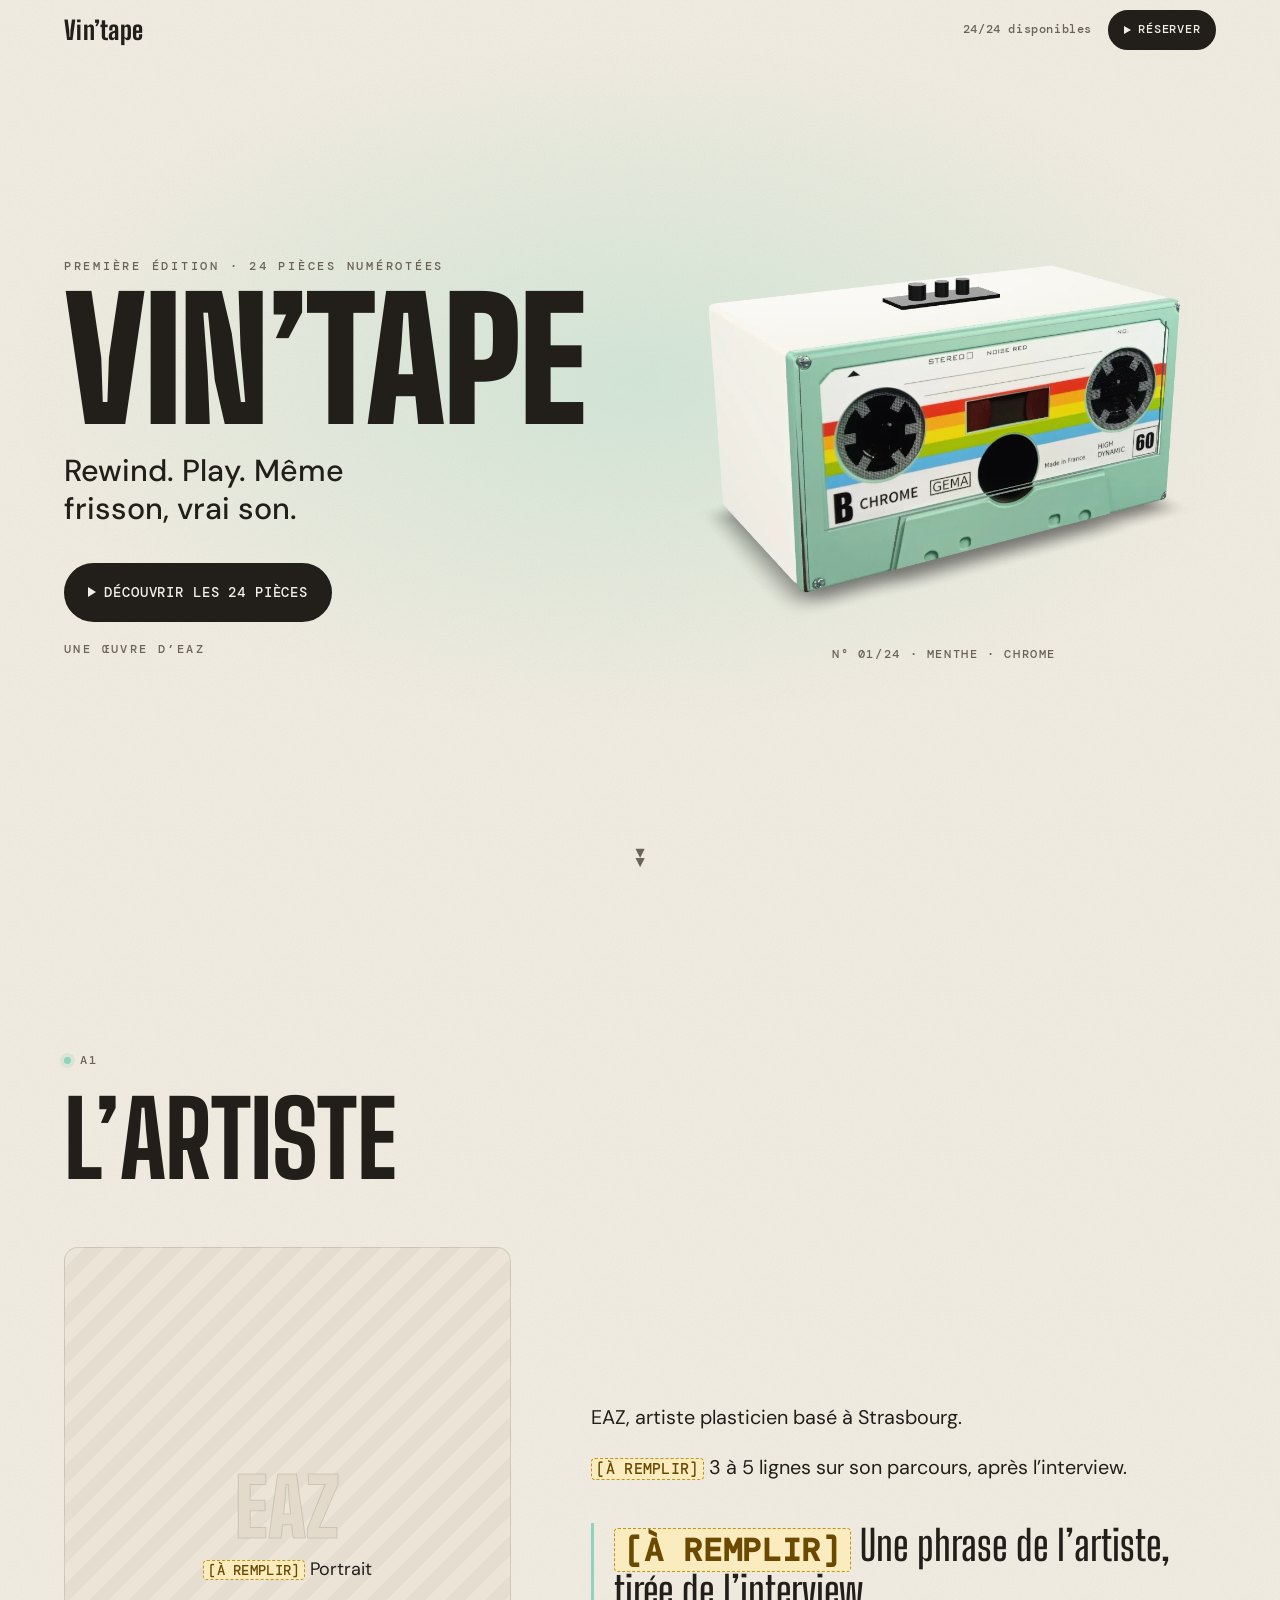
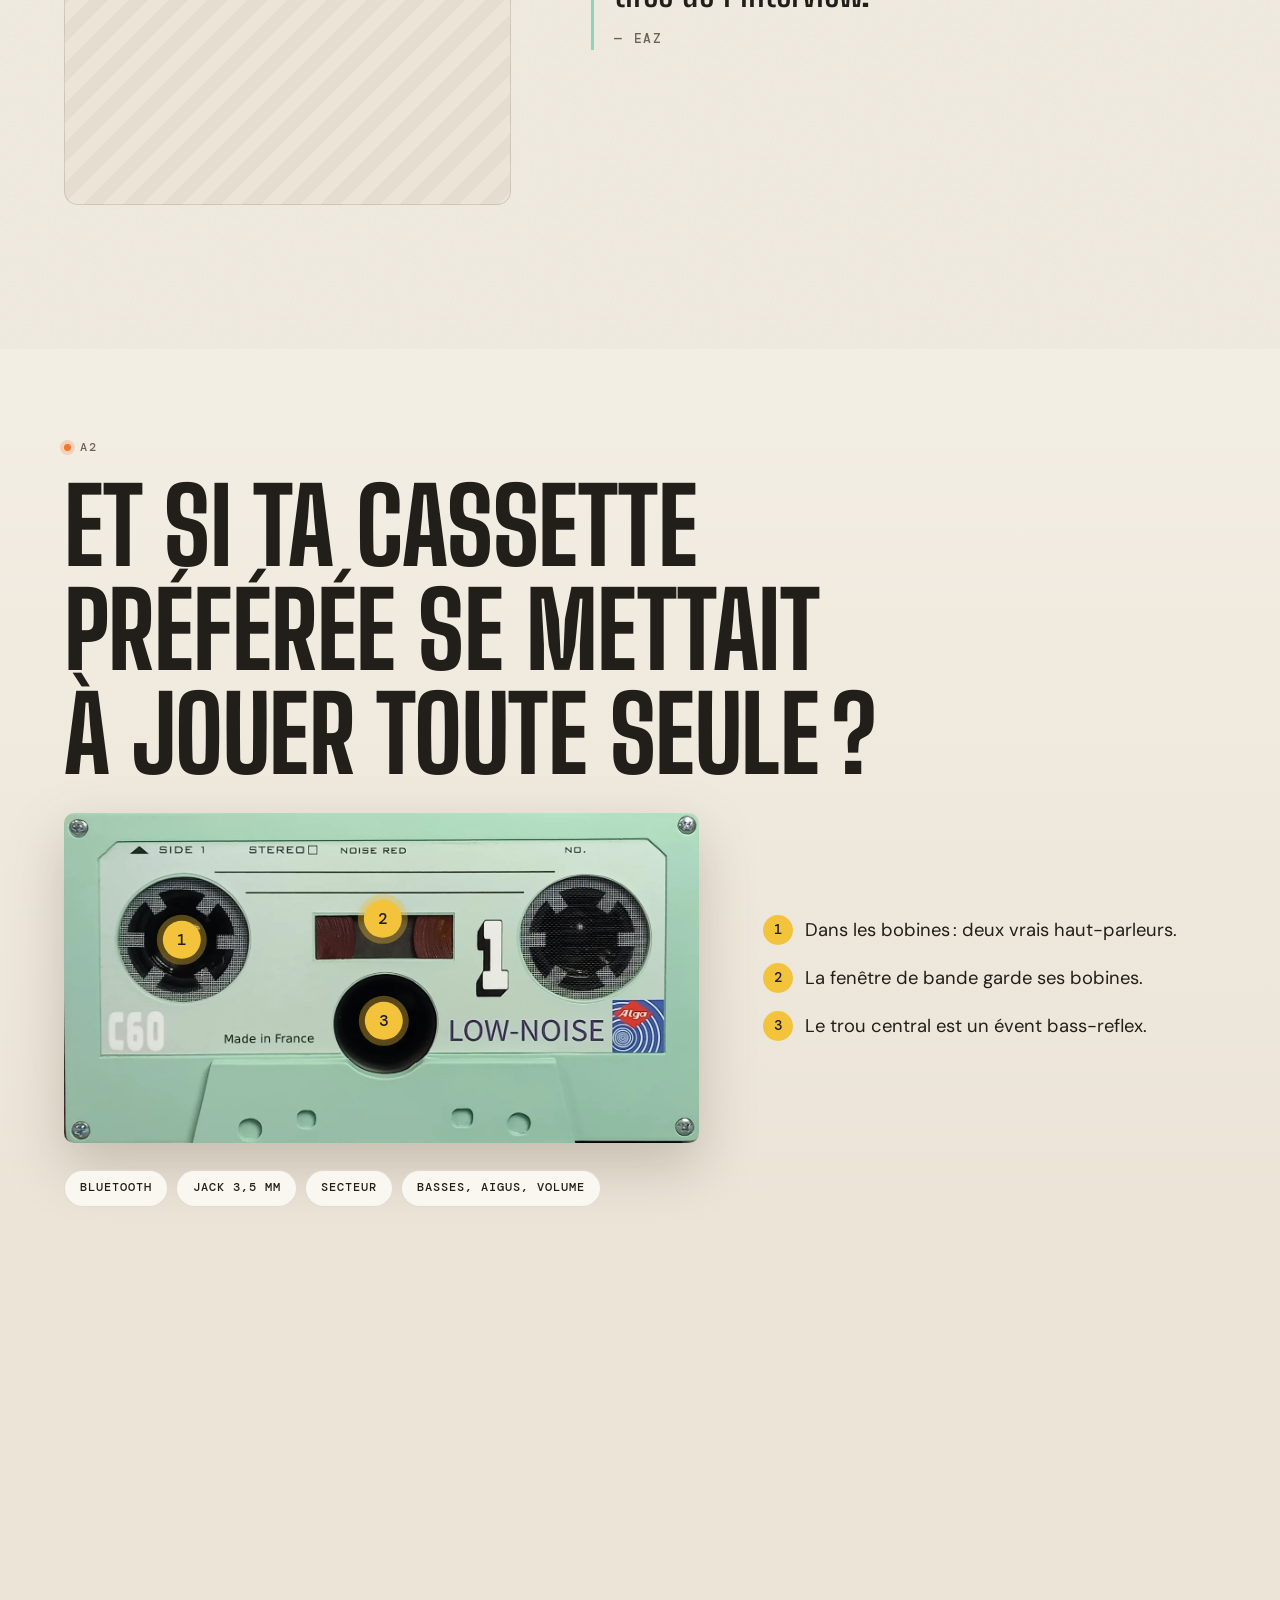
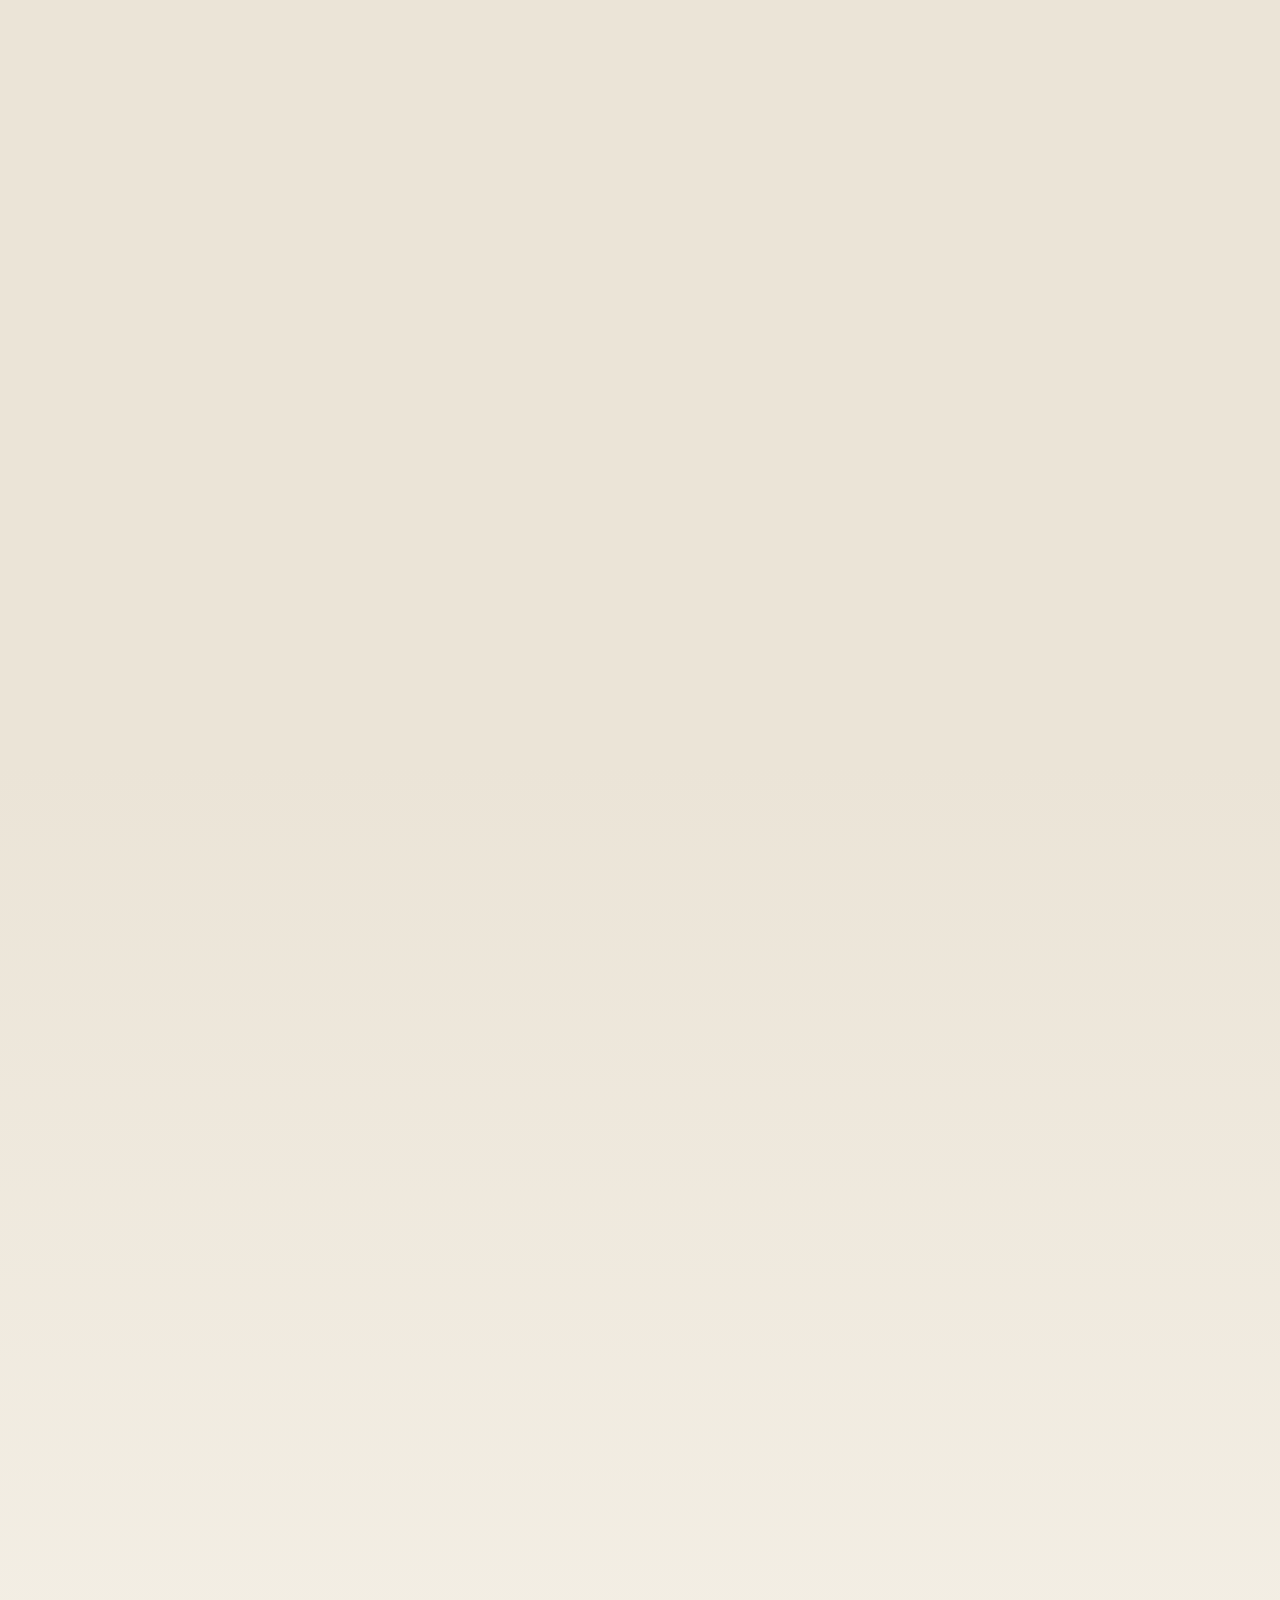
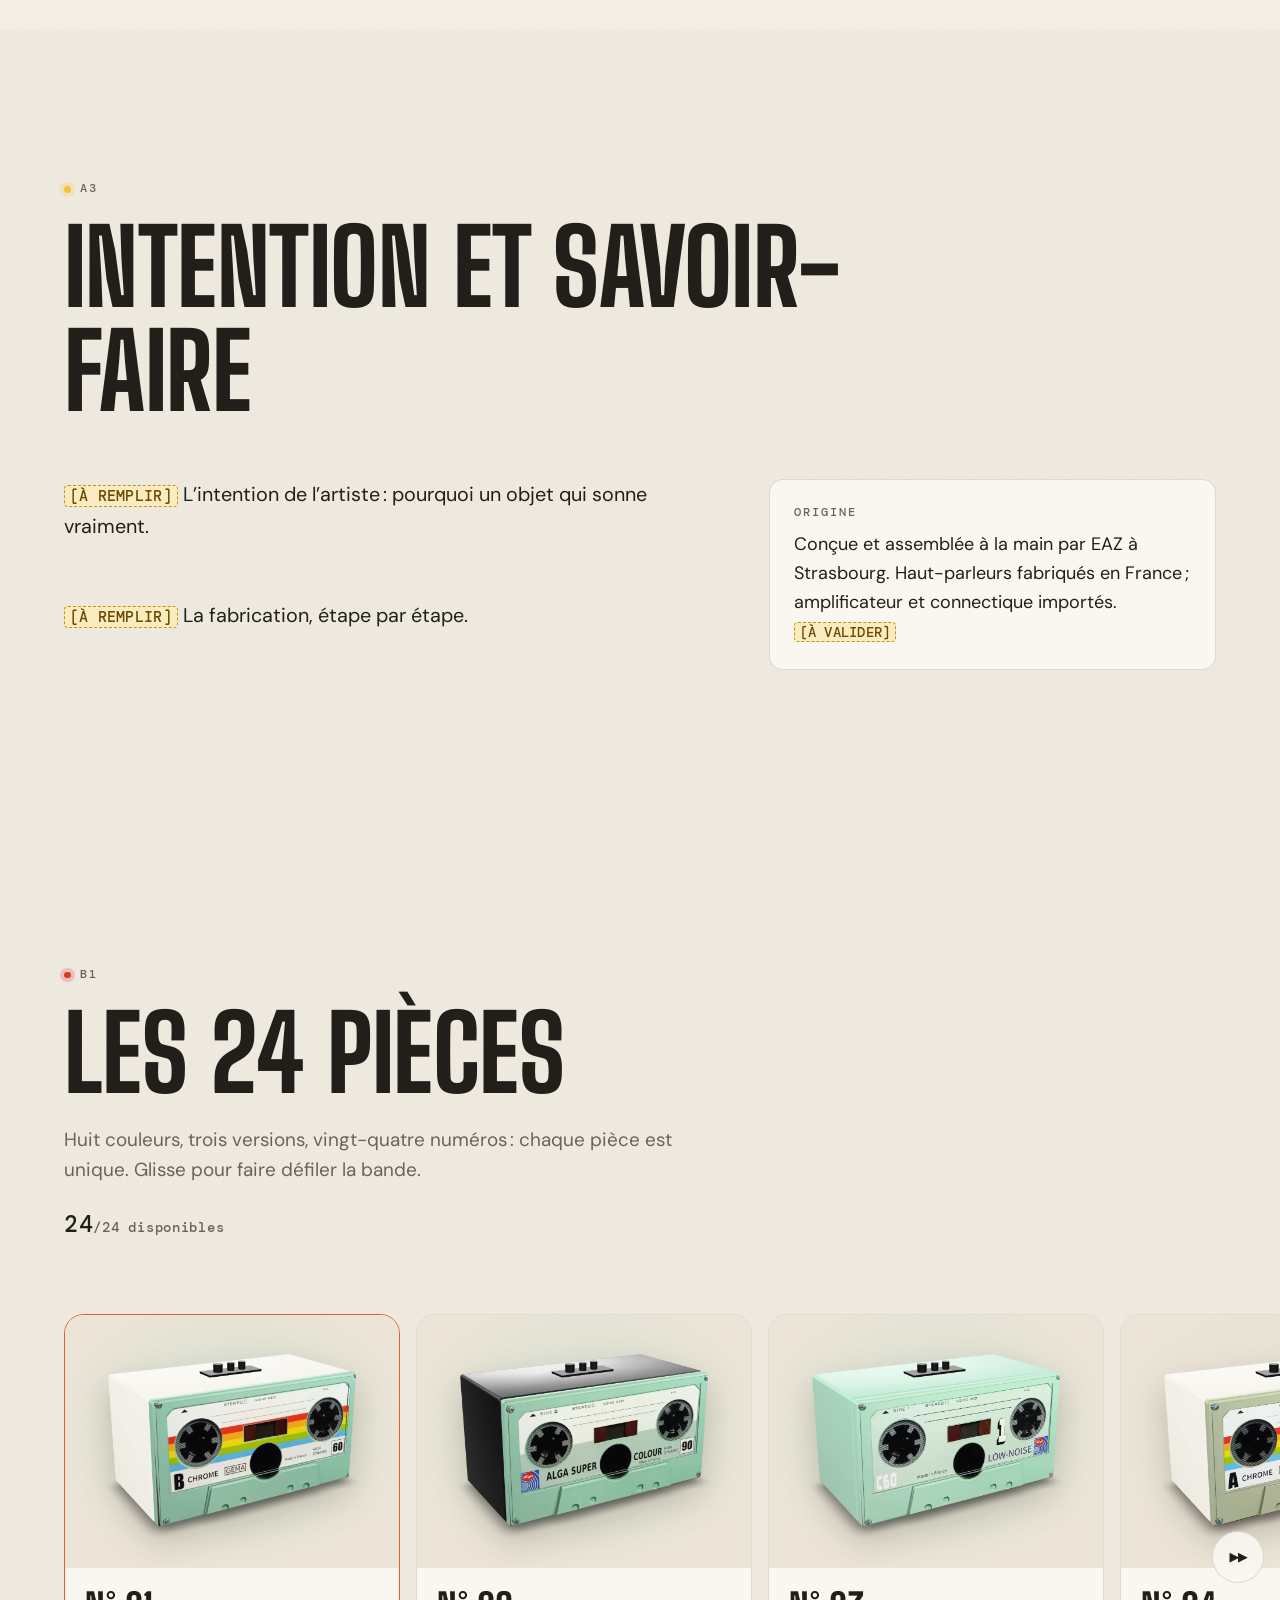
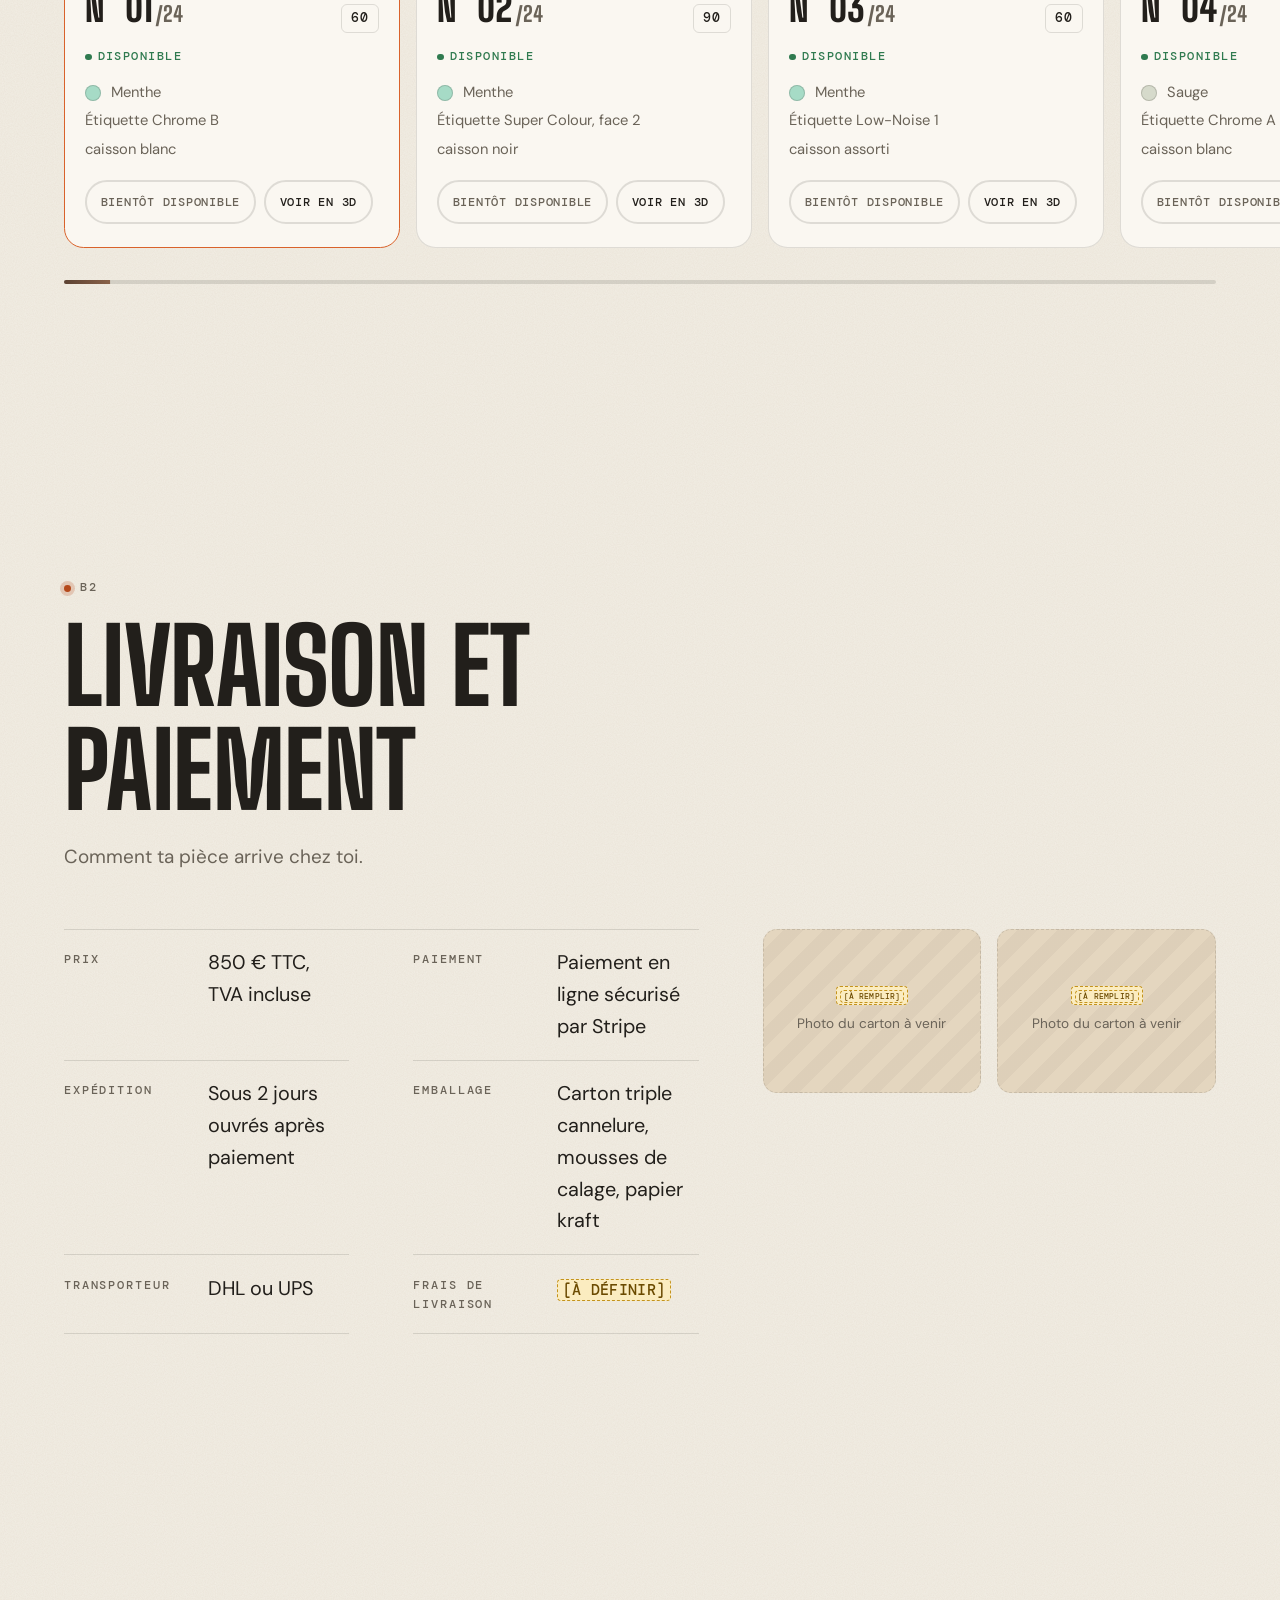
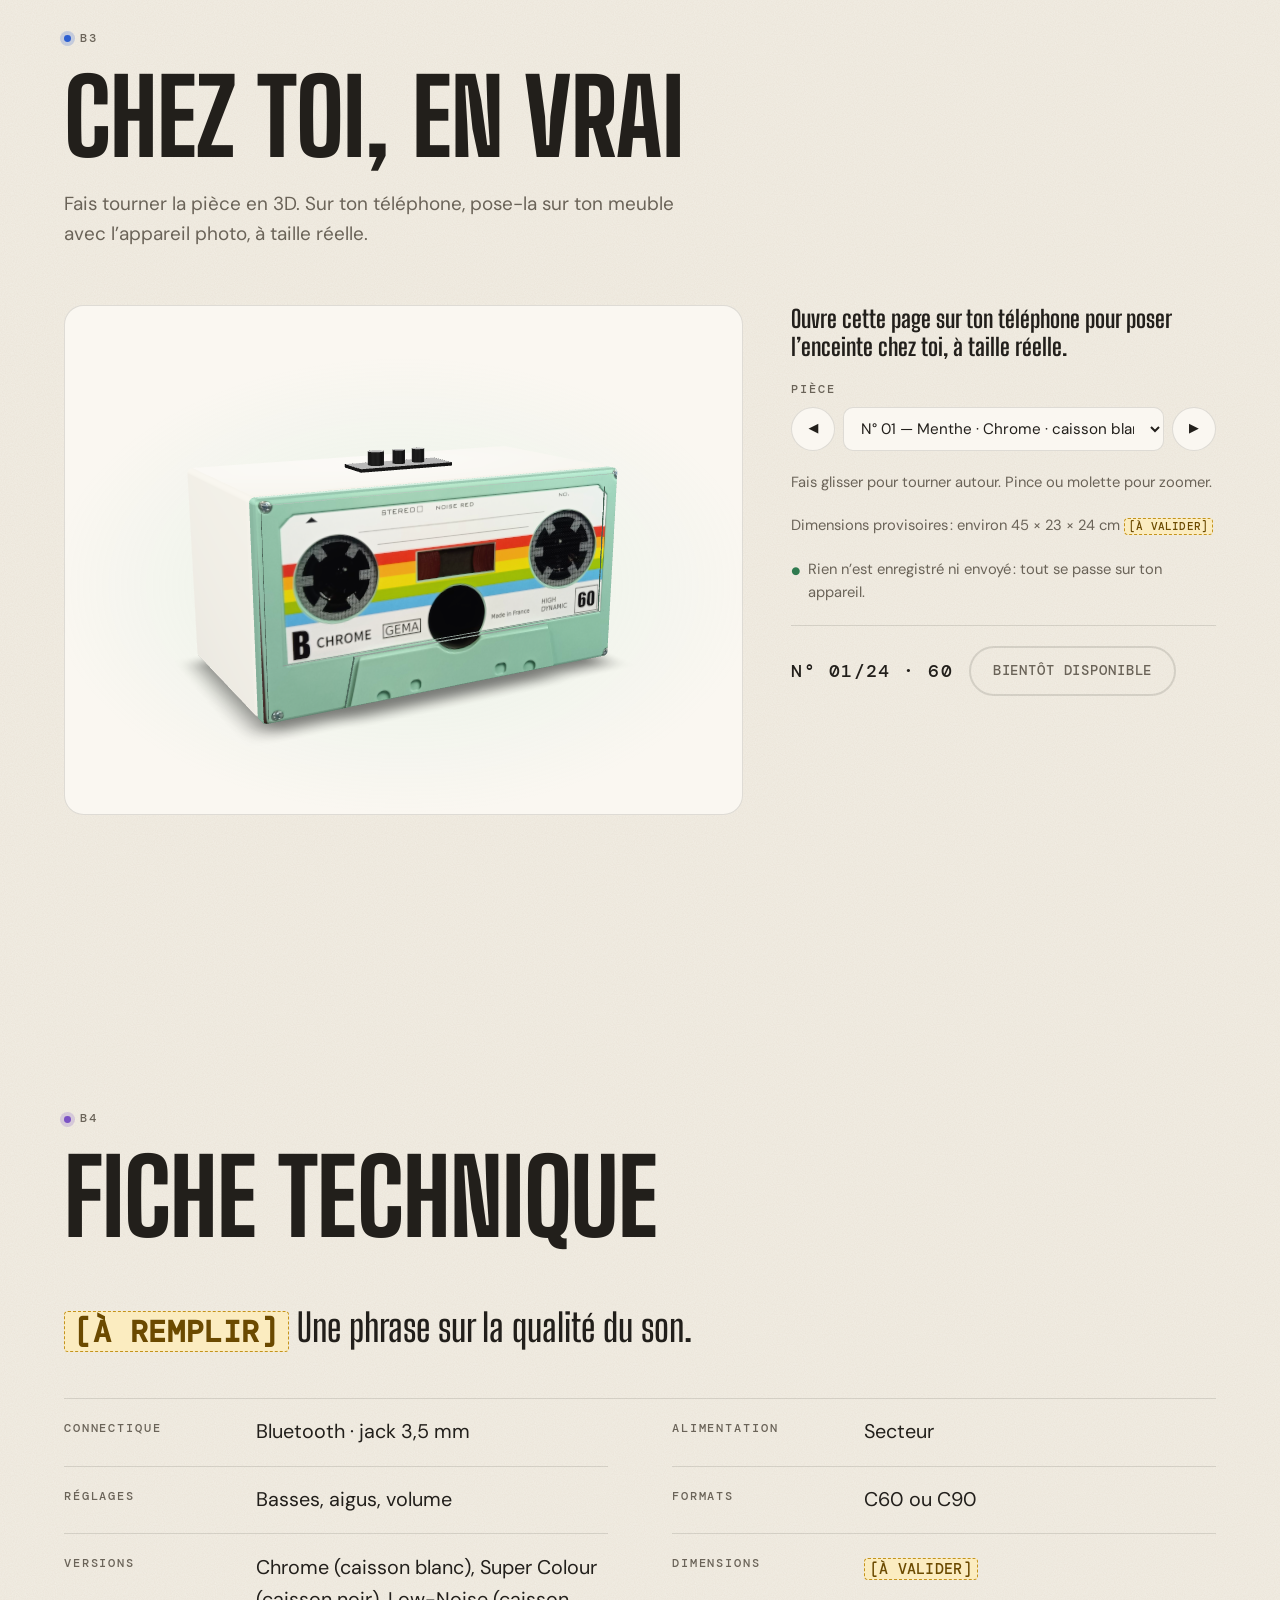
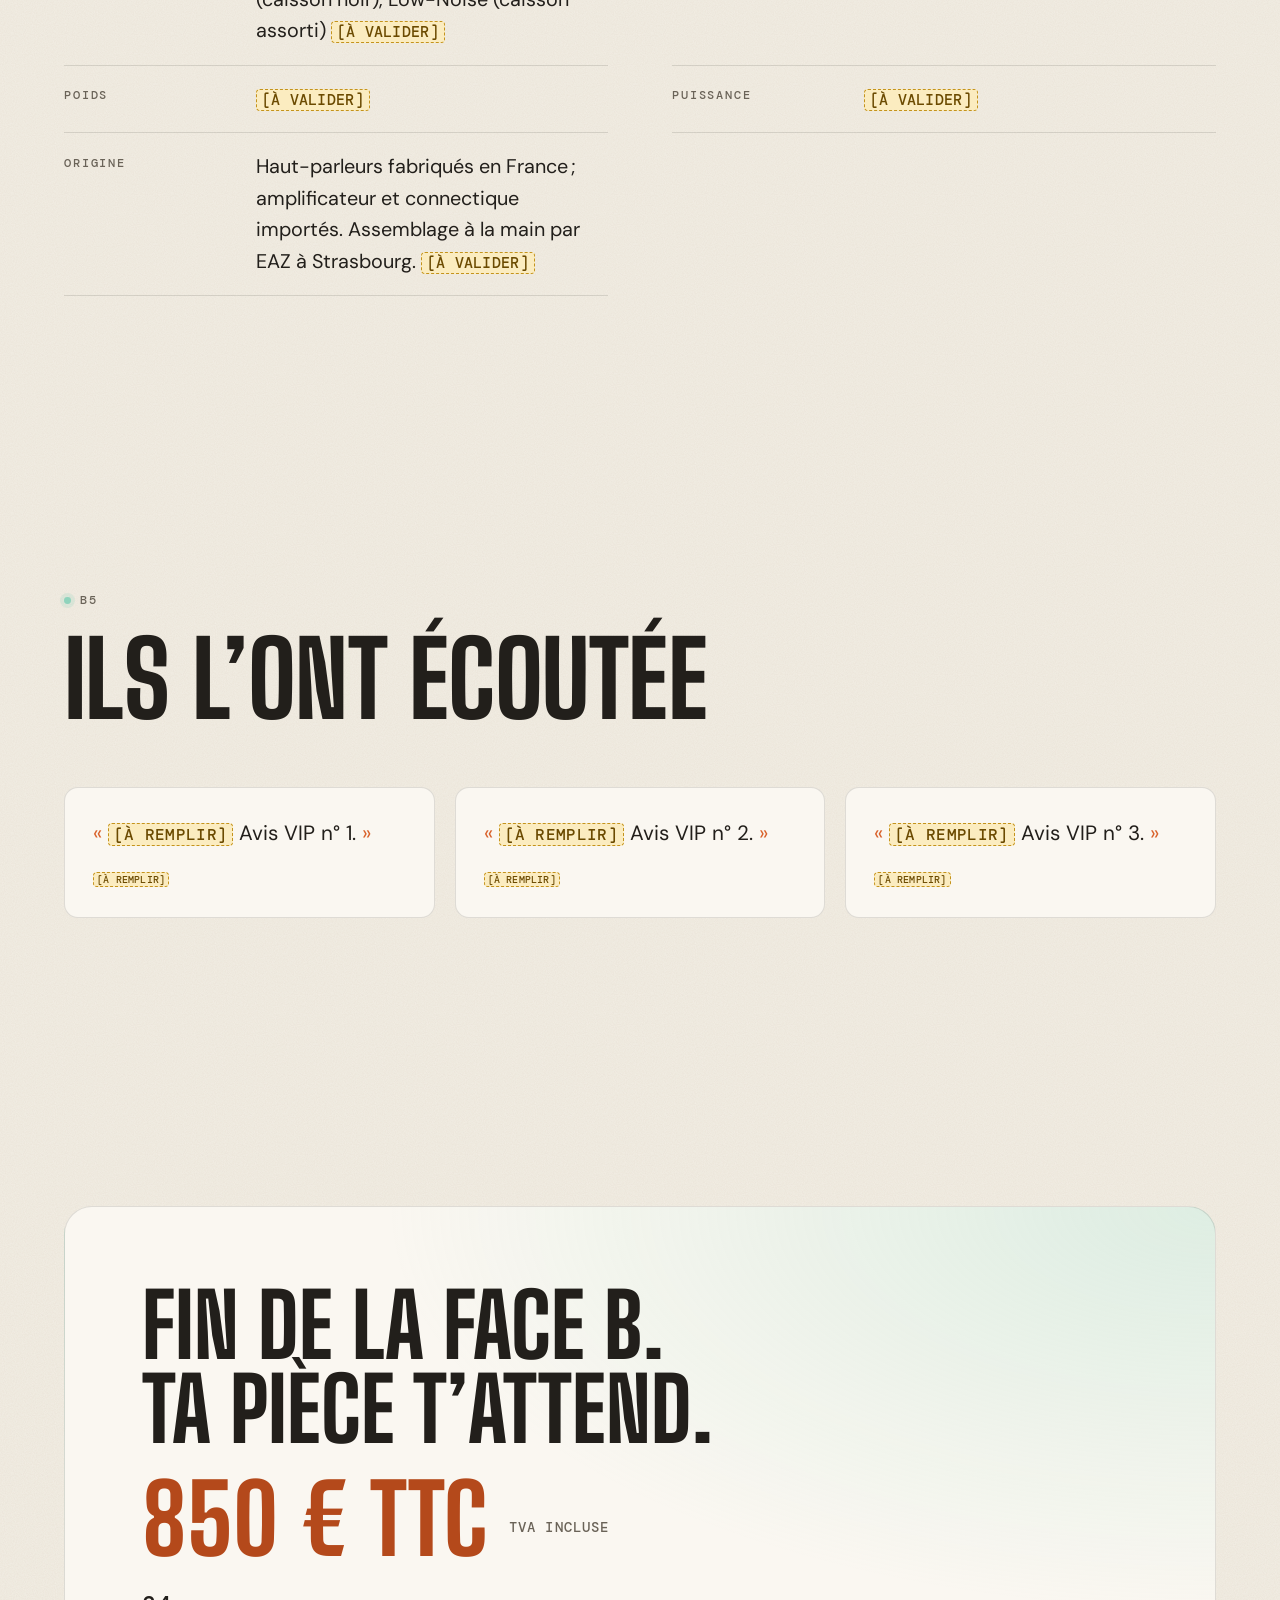
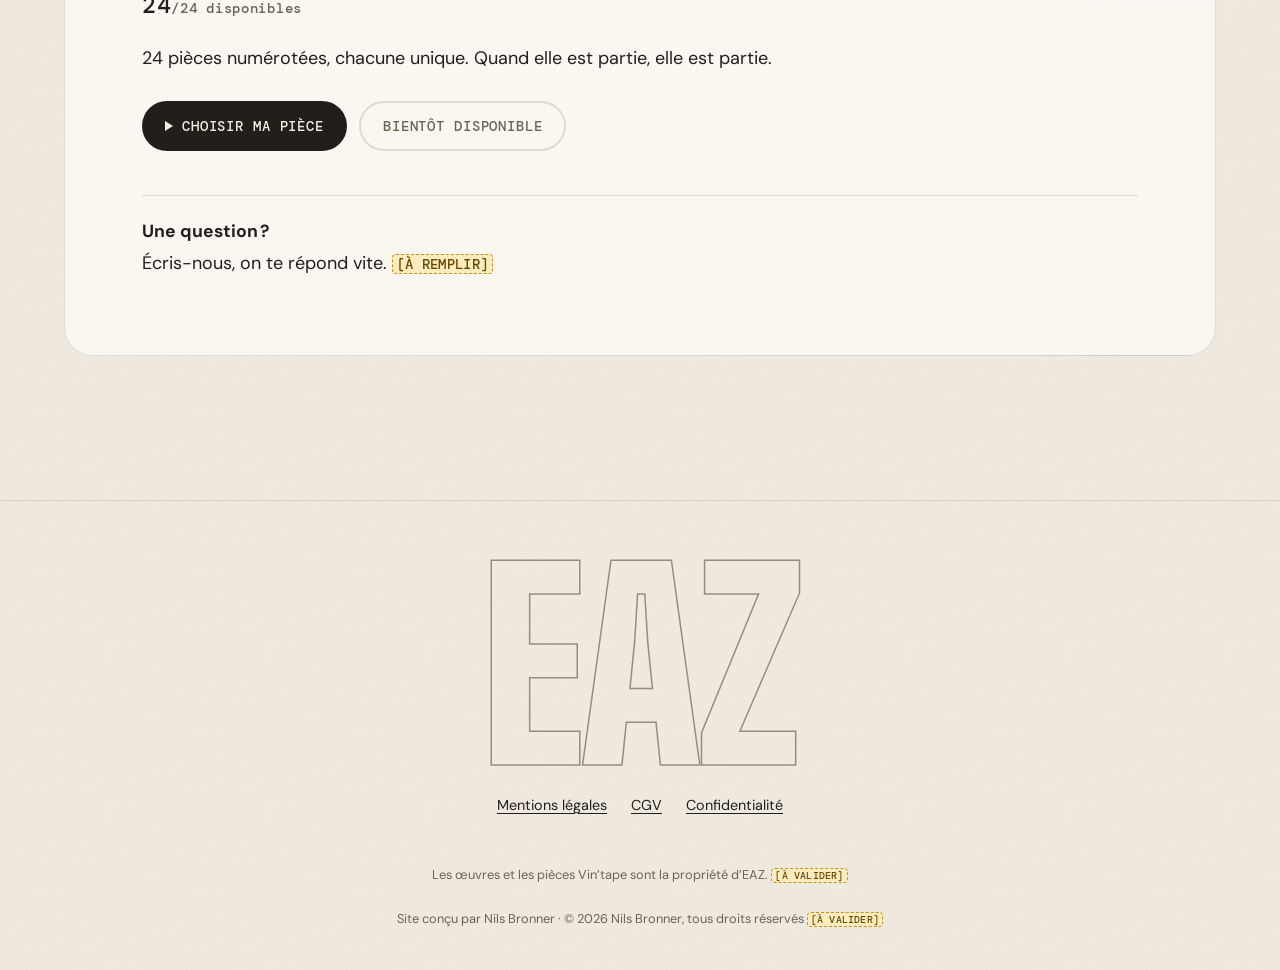
==== index.html @ d163a6dd "Ajoute la section Livraison et paiement et la mention TVA incluse Co-Authored-By: Claude Opus 5.5 <n" ====
<!doctype html>
<html lang="fr">
<head>
  <meta charset="utf-8">
  <meta name="viewport" content="width=device-width, initial-scale=1, viewport-fit=cover">
  <title>Vin'tape — 24 enceintes-cassettes uniques par EAZ</title>
  <meta name="description" content="Vin'tape, première édition de 24 enceintes-cassettes uniques et numérotées, œuvre de l'artiste plasticien EAZ (Strasbourg). Bluetooth, jack, vrai son. 850 € TTC.">
  <meta name="theme-color" content="#f3eee4">
  <meta name="color-scheme" content="light">
  <link rel="canonical" href="https://vintape.vercel.app/">
  <link rel="icon" href="/favicon.svg" type="image/svg+xml">

  <meta property="og:type" content="website">
  <meta property="og:locale" content="fr_FR">
  <meta property="og:site_name" content="Vin'tape">
  <meta property="og:title" content="Vin'tape — 24 enceintes-cassettes uniques par EAZ">
  <meta property="og:description" content="Rewind. Play. Même frisson, vrai son. Première édition de 24 pièces numérotées, 850 € TTC.">
  <meta property="og:url" content="https://vintape.vercel.app/">
  <meta property="og:image" content="https://vintape.vercel.app/assets/img/og-v4.png">
  <meta property="og:image:width" content="1200">
  <meta property="og:image:height" content="630">
  <meta property="og:image:alt" content="Trois enceintes Vin'tape : violet Chrome, jaune Low-Noise et menthe Super Colour">
  <meta name="twitter:card" content="summary_large_image">

  <link rel="preload" href="/assets/fonts/big-shoulders-display-v1.woff2" as="font" type="font/woff2" crossorigin>
  <link rel="preload" href="/assets/fonts/dm-sans-v1.woff2" as="font" type="font/woff2" crossorigin>
  <link rel="preload" href="/assets/pieces/packshot-menthe-chrome-v5.webp" as="image" type="image/webp" fetchpriority="high">
  <link rel="preload" href="/contenu.json" as="fetch" crossorigin>
  <link rel="preload" href="/pieces.json" as="fetch" crossorigin>
  <link rel="modulepreload" href="/js/donnees.js">
  <script type="application/ld+json">
  {
    "@context": "https://schema.org",
    "@type": "Product",
    "name": "Vin'tape — enceinte-cassette, première édition",
    "description": "Enceinte en forme de cassette audio, pièce unique numérotée parmi 24, œuvre de l'artiste plasticien EAZ (Strasbourg). Bluetooth, jack 3,5 mm, secteur.",
    "image": "https://vintape.vercel.app/assets/img/og-v4.png",
    "brand": { "@type": "Brand", "name": "EAZ" },
    "offers": { "@type": "Offer", "price": "850", "priceCurrency": "EUR", "url": "https://vintape.vercel.app/#catalogue" }
  }
  </script>
  <link rel="stylesheet" href="/css/vintape.css">
  <script type="module" src="/js/app.js"></script>
</head>
<body>
  <a class="lien-evitement" href="#contenu">Aller au contenu</a>

  <header class="entete" data-entete>
    <a class="entete__logo" href="#accueil" aria-label="Vin’tape, retour en haut">Vin’tape</a>
    <p class="entete__stock"><span data-compteur>–</span>/24 <span data-contenu="catalogue.disponibles">disponibles</span></p>
    <a class="bouton bouton--petit" href="#catalogue" data-contenu="entete.reserver">Réserver</a>
  </header>

  <main id="contenu">

    <!-- 1. Hero -->
    <section class="hero" id="accueil" aria-labelledby="hero-titre">
      <div class="hero__texte">
        <p class="surtitre" data-contenu="hero.surtitre"></p>
        <h1 class="hero__titre" id="hero-titre">Vin’tape</h1>
        <p class="hero__accroche" data-contenu="accroche"></p>
        <a class="bouton" href="#catalogue" data-contenu="hero.bouton">Découvrir les 24 pièces</a>
        <p class="hero__signature" data-contenu="hero.signature"></p>
      </div>
      <figure class="hero__visuel">
        <div class="hero__piece" data-hero-visuel>
          <img class="est-active" src="/assets/pieces/packshot-menthe-chrome-v5.webp" width="951" height="650" alt="Enceinte Vin’tape menthe, façade cassette Chrome arc-en-ciel" fetchpriority="high" decoding="async">
        </div>
        <figcaption class="hero__legende" data-hero-legende aria-live="off"></figcaption>
      </figure>
      <a class="hero__suite" href="#artiste" aria-label="Faire défiler vers la suite">
        <span aria-hidden="true">▶▶</span>
      </a>
    </section>

    <!-- 2. Histoire de l'artiste -->
    <section class="section artiste" id="artiste" aria-labelledby="artiste-titre">
      <header class="section__tete revele">
        <p class="piste" data-contenu="histoire.piste"></p>
        <h2 id="artiste-titre" data-contenu="histoire.titre">L'artiste</h2>
      </header>
      <div class="artiste__grille">
        <figure class="artiste__portrait revele" data-portrait></figure>
        <div class="artiste__texte revele">
          <div class="prose" data-contenu-paragraphes="histoire.texte"></div>
          <blockquote class="citation">
            <p data-contenu="histoire.citation"></p>
            <footer>— <span data-contenu="histoire.auteurCitation"></span></footer>
          </blockquote>
        </div>
      </div>
    </section>

    <!-- 3. L'idée du produit -->
    <section class="idee" id="idee" aria-labelledby="idee-titre" data-idee>
      <div class="idee__scene">
        <header class="section__tete idee__tete">
          <p class="piste" data-contenu="idee.piste"></p>
          <h2 id="idee-titre" class="idee__phrase" data-phrase-ouverture></h2>
        </header>
        <div class="idee__visuel">
          <figure class="idee__facade" data-idee-facade></figure>
          <ol class="idee__etapes" data-idee-etapes></ol>
        </div>
        <ul class="idee__connectique" data-idee-connectique aria-label="Connectique et réglages"></ul>
      </div>
    </section>

    <!-- 4. Intention et savoir-faire -->
    <section class="section savoir-faire" id="savoir-faire" aria-labelledby="sf-titre">
      <header class="section__tete revele">
        <p class="piste" data-contenu="savoirFaire.piste"></p>
        <h2 id="sf-titre" data-contenu="savoirFaire.titre"></h2>
      </header>
      <div class="savoir-faire__grille">
        <div class="prose revele" data-contenu-paragraphes="savoirFaire.texte"></div>
        <div class="origine revele">
          <h3 class="origine__titre" data-contenu="savoirFaire.origineTitre"></h3>
          <p data-contenu="savoirFaire.origine"></p>
        </div>
      </div>
    </section>

    <!-- 5. Catalogue -->
    <section class="section catalogue" id="catalogue" aria-labelledby="catalogue-titre">
      <header class="section__tete revele">
        <p class="piste" data-contenu="catalogue.piste"></p>
        <h2 id="catalogue-titre" data-contenu="catalogue.titre"></h2>
        <p class="section__intro" data-contenu="catalogue.intro"></p>
        <p class="compteur"><strong data-compteur>–</strong>/24 <span data-contenu="catalogue.disponibles"></span></p>
      </header>
      <div class="catalogue__cadre">
        <button class="catalogue__fleche catalogue__fleche--prec" type="button" data-cat-prec aria-label="Pièces précédentes">◀◀</button>
        <ul class="catalogue__piste" data-catalogue tabindex="0" aria-label="Les 24 pièces, défilement horizontal"></ul>
        <button class="catalogue__fleche catalogue__fleche--suiv" type="button" data-cat-suiv aria-label="Pièces suivantes">▶▶</button>
      </div>
      <div class="catalogue__bande" aria-hidden="true"><span data-cat-progression></span></div>
    </section>

    <!-- 5 bis. Livraison et paiement -->
    <section class="section livraison" id="livraison" aria-labelledby="livraison-titre" data-livraison>
      <header class="section__tete revele">
        <p class="piste" data-contenu="livraison.piste"></p>
        <h2 id="livraison-titre" data-contenu="livraison.titre"></h2>
        <p class="section__intro" data-contenu="livraison.intro"></p>
      </header>
      <div class="livraison__grille">
        <dl class="fiche__chiffres livraison__liste revele" data-livraison-liste></dl>
        <div class="livraison__photos revele" data-livraison-photos></div>
      </div>
    </section>

    <!-- 5 ter. Où le voir (masquée tant que boutiques.json est vide) -->
    <section class="section boutiques" id="ou-le-voir" aria-labelledby="boutiques-titre" data-boutiques hidden>
      <header class="section__tete revele">
        <p class="piste" data-contenu="ouLeVoir.piste"></p>
        <h2 id="boutiques-titre" data-contenu="ouLeVoir.titre"></h2>
        <p class="section__intro" data-contenu="ouLeVoir.intro"></p>
      </header>
      <ul class="boutiques__liste" data-boutiques-liste></ul>
    </section>

    <!-- 6. Voir chez moi : 3D + réalité augmentée -->
    <section class="section v3d" id="chez-moi" aria-labelledby="v3d-titre" data-v3d>
      <header class="section__tete revele">
        <p class="piste" data-contenu="voirChezMoi.piste"></p>
        <h2 id="v3d-titre" data-contenu="voirChezMoi.titre"></h2>
        <p class="section__intro" data-contenu="voirChezMoi.intro"></p>
      </header>
      <div class="v3d__grille">
        <div class="v3d__scene" data-v3d-scene></div>
        <div class="v3d__commandes">
          <div class="v3d__ar" data-v3d-ar aria-live="polite"></div>
          <div class="v3d__champ">
            <label for="v3d-piece" data-contenu="voirChezMoi.libellePiece"></label>
            <div class="v3d__piece">
              <button type="button" class="bouton-rond" data-v3d-prec aria-label="Pièce précédente">◀</button>
              <select id="v3d-piece" data-v3d-select></select>
              <button type="button" class="bouton-rond" data-v3d-suiv aria-label="Pièce suivante">▶</button>
            </div>
          </div>
          <p class="v3d__aide" data-contenu="voirChezMoi.aide"></p>
          <p class="v3d__dimensions" data-v3d-dimensions></p>
          <p class="v3d__confidentialite" data-contenu="voirChezMoi.confidentialite"></p>
          <div class="v3d__reserver" data-v3d-reserver></div>
        </div>
      </div>
    </section>

    <!-- 7. Fiche technique -->
    <section class="section fiche" id="fiche" aria-labelledby="fiche-titre">
      <header class="section__tete revele">
        <p class="piste" data-contenu="ficheTechnique.piste"></p>
        <h2 id="fiche-titre" data-contenu="ficheTechnique.titre"></h2>
      </header>
      <p class="fiche__son revele" data-contenu="ficheTechnique.phraseSon"></p>
      <dl class="fiche__chiffres revele" data-fiche></dl>
    </section>

    <!-- 8. Avis VIP -->
    <section class="section avis" id="avis" aria-labelledby="avis-titre">
      <header class="section__tete revele">
        <p class="piste" data-contenu="avis.piste"></p>
        <h2 id="avis-titre" data-contenu="avis.titre"></h2>
      </header>
      <ul class="avis__liste" data-avis></ul>
    </section>

    <!-- 9. Appel à l'action -->
    <section class="section appel" id="reserver" aria-labelledby="appel-titre">
      <div class="appel__carte revele">
        <h2 id="appel-titre" data-contenu="appel.titre"></h2>
        <p class="appel__prix"><span data-contenu="appel.prix"></span> <span class="appel__tva" data-contenu="appel.tva"></span></p>
        <p class="compteur compteur--grand"><strong data-compteur>–</strong>/24 <span data-contenu="catalogue.disponibles"></span></p>
        <p data-contenu="appel.texte"></p>
        <div class="appel__actions" data-appel-actions>
          <a class="bouton" href="#catalogue" data-contenu="appel.bouton"></a>
        </div>
        <div class="appel__contact">
          <h3 data-contenu="appel.contactTitre"></h3>
          <p><span data-contenu="appel.contactTexte"></span> <span data-contact></span></p>
        </div>
      </div>
    </section>
  </main>

  <footer class="pied" data-pied>
    <p class="pied__signature" data-contenu="piedDePage.signature">EAZ</p>
    <nav aria-label="Liens légaux"><ul class="pied__liens" data-pied-liens></ul></nav>
    <ul class="pied__reseaux" data-pied-reseaux></ul>
    <p class="pied__copyright" data-contenu="piedDePage.propriete"></p>
    <p class="pied__copyright" data-contenu="piedDePage.credit"></p>
  </footer>

  <noscript>
    <p class="noscript">Active JavaScript pour voir les 24 pièces et le module « Voir chez moi ».</p>
  </noscript>
</body>
</html>
---- css/vintape.css ----
/* ==========================================================================
   Vin'tape — feuille de styles unique
   Mobile first. --facade porte la couleur de la pièce affichée.
   ========================================================================== */

@font-face {
  font-family: "Big Shoulders Display";
  src: url("/assets/fonts/big-shoulders-display-v1.woff2") format("woff2");
  font-weight: 100 900;
  font-display: swap;
}
@font-face {
  font-family: "DM Sans";
  src: url("/assets/fonts/dm-sans-v1.woff2") format("woff2");
  font-weight: 100 1000;
  font-display: swap;
}
@font-face {
  font-family: "DM Mono";
  src: url("/assets/fonts/dm-mono-500-v1.woff2") format("woff2");
  font-weight: 500;
  font-display: swap;
}

:root {
  color-scheme: light;
  /* Fond beige blanc cassé, notes de couleur tirées des pièces */
  --fond: #f3eee4;
  --fond-2: #ebe4d7;
  --fond-3: #e3dacb;
  --carte: #faf7f1;
  --texte: #221f1b;
  --discret: #6a6358;
  --ligne: rgb(34 31 27 / 0.13);
  --accent: #d9622b;
  --accent-fonce: #b4491b;
  --accent-texte: #ffffff;
  --jaune: #f3c43b;
  --vert: #2f7a4f;
  --ombre: 60 42 24;
  --rayon: 14px;
  --marge: clamp(1.25rem, 5vw, 4rem);
  --largeur: 1240px;
  --police-titre: "Big Shoulders Display", "Arial Narrow", "Helvetica Neue", sans-serif;
  --police-texte: "DM Sans", system-ui, -apple-system, "Segoe UI", Roboto, sans-serif;
  --police-mono: "DM Mono", ui-monospace, "SFMono-Regular", Menlo, monospace;
  --ease: cubic-bezier(.2, .7, .2, 1);
  /* Couleurs de la pièce « courante » (hero) */
  --facade: #8fd3bc;
  --arriere: #1d1d1c;
  --etiquette: #efebe2;
}

*, *::before, *::after { box-sizing: border-box; }

html {
  -webkit-text-size-adjust: 100%;
  scroll-behavior: smooth;
  scroll-padding-top: 4.5rem;
}
body {
  margin: 0;
  background: var(--fond) url("data:image/svg+xml,%3Csvg xmlns='http://www.w3.org/2000/svg' width='160' height='160'%3E%3Cfilter id='g'%3E%3CfeTurbulence type='fractalNoise' baseFrequency='.9' numOctaves='2' stitchTiles='stitch'/%3E%3CfeColorMatrix values='0 0 0 0 .2 0 0 0 0 .15 0 0 0 0 .1 0 0 0 .08 0'/%3E%3C/filter%3E%3Crect width='100%25' height='100%25' filter='url(%23g)'/%3E%3C/svg%3E");
  color: var(--texte);
  font-family: var(--police-texte);
  font-size: clamp(1rem, .95rem + .25vw, 1.125rem);
  line-height: 1.6;
  text-rendering: optimizeLegibility;
  -webkit-font-smoothing: antialiased;
  overflow-x: hidden;
}
/* Une note de couleur des pièces par section */
#artiste { --piste: #8fd3bc; }
#idee { --piste: #f0782d; }
#savoir-faire { --piste: #f3c43b; }
#catalogue { --piste: #d8392b; }
#livraison { --piste: #b4491b; }
#ou-le-voir { --piste: #6ccf1d; }
#chez-moi { --piste: #2d5fd0; }
#fiche { --piste: #7b52c4; }
#avis { --piste: #8fd3bc; }

img, svg, video, canvas { display: block; max-width: 100%; }
img, video { height: auto; }
button, input, select { font: inherit; color: inherit; }
h1, h2, h3 { margin: 0; font-weight: 800; line-height: .95; }
p { margin: 0; }
ul, ol { margin: 0; padding: 0; }
blockquote, figure { margin: 0; }

:focus-visible {
  outline: 3px solid var(--accent);
  outline-offset: 3px;
  border-radius: 4px;
}
::selection { background: color-mix(in srgb, var(--facade) 55%, var(--fond)); color: var(--texte);
}

[hidden] { display: none !important; }

.visuellement-cache {
  position: absolute !important;
  width: 1px; height: 1px;
  margin: -1px; padding: 0; border: 0;
  overflow: hidden; clip: rect(0 0 0 0); clip-path: inset(50%);
  white-space: nowrap;
}

.lien-evitement {
  position: absolute; left: 1rem; top: -4rem; z-index: 100;
  padding: .75rem 1rem; background: var(--texte); color: var(--fond);
  font-weight: 700; border-radius: 8px; text-decoration: none;
}
.lien-evitement:focus { top: 1rem; }

.lien { color: inherit; text-decoration: underline; text-underline-offset: .2em; text-decoration-thickness: 1px; }
.lien:hover { text-decoration-thickness: 2px; }

/* Marqueurs de texte manquant : visibles tant qu'ils existent */
.a-remplir {
  background: #fbecc0;
  color: #6b4a00;
  border: 1px dashed #c4931c;
  border-radius: 4px;
  padding: 0 .3em;
  font-family: var(--police-mono);
  font-size: .78em;
  letter-spacing: .02em;
  white-space: nowrap;
}

/* --- Boutons ------------------------------------------------------------ */
.bouton {
  --b-fond: var(--texte);
  --b-texte: var(--fond);
  display: inline-flex; align-items: center; justify-content: center; gap: .6em;
  min-height: 48px;
  padding: .8em 1.5em;
  border: 2px solid var(--b-fond);
  border-radius: 999px;
  background: var(--b-fond);
  color: var(--b-texte);
  font-family: var(--police-mono);
  font-weight: 500;
  font-size: .9rem;
  letter-spacing: .06em;
  text-transform: uppercase;
  text-decoration: none;
  cursor: pointer;
  transition: transform .25s var(--ease), background-color .25s, color .25s, border-color .25s;
}
.bouton::before {
  content: "";
  width: 0; height: 0;
  border-left: .6em solid currentColor;
  border-top: .36em solid transparent;
  border-bottom: .36em solid transparent;
}
.bouton:hover { transform: translateY(-2px); }
.bouton:not(.bouton--contour):not([aria-disabled="true"]):not(:disabled):hover { --b-fond: var(--accent-fonce); --b-texte: #fff; }
.bouton:active { transform: translateY(0); }
.bouton--contour { --b-fond: transparent; --b-texte: var(--texte); border-color: var(--ligne); }
.bouton--contour:hover { border-color: var(--texte); }
.bouton--contour::before { display: none; }
.bouton--petit { min-height: 40px; padding: .55em 1.1em; font-size: .78rem; }
.bouton[aria-disabled="true"], .bouton:disabled {
  --b-fond: transparent; --b-texte: var(--discret);
  border-color: var(--ligne); cursor: not-allowed; transform: none;
}
.bouton[aria-disabled="true"]::before, .bouton:disabled::before { display: none; }

.bouton-rond {
  width: 44px; height: 44px; flex: none;
  display: grid; place-items: center;
  border-radius: 50%;
  border: 1px solid var(--ligne);
  background: var(--carte);
  cursor: pointer;
  font-size: .8rem;
}
.bouton-rond:hover { border-color: var(--texte); }

/* --- En-tête ------------------------------------------------------------ */
.entete {
  position: fixed; inset: 0 0 auto 0; z-index: 50;
  display: flex; align-items: center; gap: 1rem;
  padding: .6rem var(--marge);
  padding-top: max(.6rem, env(safe-area-inset-top));
  background: rgb(243 238 228 / 0);
  transition: background-color .3s, backdrop-filter .3s, border-color .3s;
  border-bottom: 1px solid transparent;
}
.entete.est-defile {
  background: rgb(243 238 228 / .85);
  -webkit-backdrop-filter: blur(12px);
  backdrop-filter: blur(12px);
  border-bottom-color: var(--ligne);
}
.entete__logo {
  font-family: var(--police-titre);
  font-weight: 800;
  font-size: 1.6rem;
  letter-spacing: .01em;
  color: var(--texte);
  text-decoration: none;
  margin-right: auto;
}
.entete__stock {
  font-family: var(--police-mono);
  font-size: .75rem;
  letter-spacing: .05em;
  color: var(--discret);
}
@media (max-width: 420px) {
  .entete__stock span:last-child { display: none; }
}

/* --- Sections communes ------------------------------------------------- */
.section {
  padding: clamp(5rem, 12vw, 9rem) var(--marge);
  max-width: calc(var(--largeur) + 2 * var(--marge));
  margin-inline: auto;
}
.section__tete { margin-bottom: clamp(2rem, 5vw, 3.5rem); max-width: 52rem; }
.section__tete h2 {
  font-family: var(--police-titre);
  line-height: 1;
  font-size: clamp(2.8rem, 9vw, 6.5rem);
  text-transform: uppercase;
  letter-spacing: -.005em;
}
.section__intro { margin-top: 1.25rem; color: var(--discret); max-width: 40rem; font-size: 1.05em; }

.surtitre, .piste {
  font-family: var(--police-mono);
  font-size: .78rem;
  letter-spacing: .22em;
  text-transform: uppercase;
  color: var(--discret);
}
.piste { display: inline-flex; align-items: center; gap: .7em; margin-bottom: 1rem; }
.piste::before {
  content: "";
  width: .55em; height: .55em;
  border-radius: 50%;
  background: var(--piste, var(--accent));
  box-shadow: 0 0 0 4px color-mix(in srgb, var(--piste, var(--accent)) 22%, transparent);
}

.prose { display: grid; gap: 1em; max-width: 38rem; }
.prose p { font-size: 1.1em; }

.compteur {
  margin-top: 1.25rem;
  font-family: var(--police-mono);
  font-size: .9rem;
  letter-spacing: .05em;
  color: var(--discret);
}
.compteur strong { color: var(--texte); font-size: 1.6em; font-weight: 500; }

/* --- Apparition au scroll ---------------------------------------------- */
.js .revele {
  opacity: 0;
  transform: translateY(24px);
  transition: opacity .9s var(--ease), transform .9s var(--ease);
  transition-delay: calc(var(--i, 0) * 70ms);
}
.js .revele.est-visible { opacity: 1; transform: none; }

/* --- Artiste ------------------------------------------------------------ */
.artiste__grille { display: grid; gap: 2.5rem; }
.artiste__portrait img, .portrait-vide {
  width: 100%;
  aspect-ratio: 4 / 5;
  object-fit: cover;
  border-radius: var(--rayon);
}
.portrait-vide {
  display: grid; place-content: center; justify-items: center; gap: .5rem;
  background:
    repeating-linear-gradient(135deg, transparent 0 14px, rgb(34 31 27 / .035) 14px 28px),
    var(--fond-2);
  border: 1px solid var(--ligne);
}
.portrait-vide__eaz { font-family: var(--police-titre); font-weight: 900; font-size: 5rem; line-height: 1; color: var(--fond-3); -webkit-text-stroke: 1px var(--ligne); }
.citation {
  margin-top: 2.5rem;
  padding-left: 1.25rem;
  border-left: 3px solid var(--piste, var(--accent));
}
.citation p {
  font-family: var(--police-titre);
  font-weight: 600;
  font-size: clamp(1.7rem, 4.5vw, 2.6rem);
  line-height: 1.1;
}
.citation footer { margin-top: .9rem; font-family: var(--police-mono); font-size: .8rem; letter-spacing: .15em; text-transform: uppercase; color: var(--discret); }
@media (min-width: 860px) {
  .artiste__grille { grid-template-columns: 5fr 7fr; gap: 5rem; align-items: center; }
}

/* --- Savoir-faire ------------------------------------------------------- */
.savoir-faire__grille { display: grid; gap: 3rem; }
.origine {
  align-self: start;
  padding: 1.5rem;
  border: 1px solid var(--ligne);
  border-radius: var(--rayon);
  background: var(--carte);
  display: grid; gap: .6rem;
}
.origine__titre { font-family: var(--police-mono); font-weight: 500; font-size: .78rem; letter-spacing: .15em; text-transform: uppercase; color: var(--discret); line-height: 1.3; }
@media (min-width: 860px) {
  .savoir-faire__grille { grid-template-columns: 7fr 5fr; gap: 5rem; }
}

/* --- Fiche technique --------------------------------------------------- */
.fiche__son {
  font-family: var(--police-titre);
  font-weight: 600;
  font-size: clamp(1.6rem, 4vw, 2.4rem);
  line-height: 1.15;
  max-width: 44rem;
  margin-bottom: 3rem;
}
.fiche__chiffres { display: grid; margin: 0; border-top: 1px solid var(--ligne); }
.fiche__ligne {
  display: grid; grid-template-columns: minmax(8rem, 1fr) 2fr; gap: 1rem;
  padding: 1.1rem 0;
  border-bottom: 1px solid var(--ligne);
}
.fiche__ligne dt { font-family: var(--police-mono); font-size: .78rem; letter-spacing: .15em; text-transform: uppercase; color: var(--discret); padding-top: .2em; }
.fiche__ligne dd { margin: 0; font-size: 1.1em; }
@media (min-width: 860px) {
  .fiche__chiffres { grid-template-columns: 1fr 1fr; column-gap: 4rem; }
}

/* --- Avis --------------------------------------------------------------- */
.avis__liste { list-style: none; display: grid; gap: 1.25rem; }
.avis__carte {
  display: grid; gap: 1.25rem; align-content: start;
  padding: 1.75rem;
  border-radius: var(--rayon);
  background: var(--carte);
  border: 1px solid var(--ligne);
}
.avis__carte blockquote p { font-size: 1.15em; }
.avis__carte blockquote p::before { content: "« "; color: var(--accent); }
.avis__carte blockquote p::after { content: " »"; color: var(--accent); }
.avis__carte video { width: 100%; border-radius: 10px; aspect-ratio: 9 / 16; object-fit: cover; background: #000; }
.avis__auteur { font-family: var(--police-mono); font-size: .8rem; letter-spacing: .12em; text-transform: uppercase; color: var(--discret); }
@media (min-width: 760px) {
  .avis__liste { grid-template-columns: repeat(auto-fit, minmax(18rem, 1fr)); }
}

/* --- Appel à l'action -------------------------------------------------- */
.appel__carte {
  position: relative;
  overflow: hidden;
  padding: clamp(2rem, 6vw, 5rem);
  border-radius: calc(var(--rayon) * 2);
  background:
    radial-gradient(120% 90% at 100% 0%, color-mix(in srgb, var(--facade) 34%, transparent), transparent 60%),
    var(--carte);
  border: 1px solid var(--ligne);
  display: grid; gap: 1.25rem; justify-items: start;
}
.appel__carte h2 {
  font-family: var(--police-titre);
  text-transform: uppercase;
  font-size: clamp(2.6rem, 8vw, 5.5rem);
  max-width: 14ch;
}
.appel__prix { font-family: var(--police-titre); font-weight: 800; font-size: clamp(3rem, 10vw, 6rem); line-height: 1; color: var(--accent-fonce); }
.compteur--grand { margin-top: 0; }
.appel__actions { display: flex; flex-wrap: wrap; gap: .75rem; margin-top: .5rem; }
.appel__contact { margin-top: 1.5rem; padding-top: 1.5rem; border-top: 1px solid var(--ligne); width: 100%; }
.appel__contact h3 { font-size: 1.1rem; font-family: var(--police-texte); font-weight: 700; margin-bottom: .4rem; line-height: 1.3; }

/* --- Pied de page ------------------------------------------------------- */
.pied {
  padding: 4rem var(--marge) calc(2.5rem + env(safe-area-inset-bottom));
  border-top: 1px solid var(--ligne);
  display: grid; gap: 1.5rem; justify-items: center; text-align: center;
}
.pied__signature {
  font-family: var(--police-titre);
  font-weight: 900;
  font-size: clamp(6rem, 30vw, 16rem);
  line-height: .8;
  letter-spacing: -.02em;
  color: transparent;
  -webkit-text-stroke: 1.5px rgb(34 31 27 / .45);
}
.pied__liens, .pied__reseaux { list-style: none; display: flex; flex-wrap: wrap; justify-content: center; gap: .5rem 1.5rem; font-size: .9rem; }
.pied__copyright { font-size: .8rem; color: var(--discret); }

.noscript { padding: 2rem var(--marge); text-align: center; color: var(--discret); }
.erreur-donnees main::before {
  content: "Le contenu n'a pas pu être chargé. Recharge la page.";
  display: block; padding: 6rem var(--marge) 0; text-align: center;
}

/* --- Pages légales ------------------------------------------------------ */
.legal { padding: 7rem var(--marge) 4rem; max-width: 48rem; margin-inline: auto; }
.legal h1 { font-family: var(--police-titre); text-transform: uppercase; font-size: clamp(2.6rem, 8vw, 4.5rem); margin-bottom: 2.5rem; }
.legal section { margin-bottom: 2rem; }
.legal h2 { font-size: 1.25rem; font-family: var(--police-texte); font-weight: 700; line-height: 1.3; margin-bottom: .5rem; }

/* --- Mouvement réduit --------------------------------------------------- */
@media (prefers-reduced-motion: reduce) {
  html { scroll-behavior: auto; }
  *, *::before, *::after {
    animation-duration: .001ms !important;
    animation-iteration-count: 1 !important;
    transition-duration: .001ms !important;
    transition-delay: 0s !important;
  }
  .js .revele { opacity: 1; transform: none; }
}

/* ==========================================================================
   Hero
   ========================================================================== */
.hero {
  position: relative;
  min-height: 100svh;
  display: grid;
  grid-template-columns: minmax(0, 1fr);
  align-content: center;
  justify-items: center;
  gap: 1.1rem;
  padding: 6rem var(--marge) 5rem;
  text-align: center;
  overflow: hidden;
  isolation: isolate;
}
.hero::before {
  content: "";
  position: absolute; inset: -20% -20% auto;
  height: 120%;
  z-index: -1;
  background: radial-gradient(50% 45% at 50% 52%, color-mix(in srgb, var(--facade) 42%, transparent), transparent 70%);
  transition: background .9s ease;
}
.hero__texte { display: contents; }
.hero .surtitre { order: 1; }
.hero__titre {
  order: 2;
  font-family: var(--police-titre);
  font-weight: 900;
  font-size: clamp(5.5rem, 27vw, 15rem);
  line-height: .78;
  letter-spacing: -.015em;
  text-transform: uppercase;
}
.hero__visuel { order: 3; width: min(100%, 34rem); margin-block: .25rem; }
.hero__accroche {
  order: 4;
  font-size: clamp(1.25rem, 3.6vw, 1.9rem);
  font-weight: 500;
  line-height: 1.25;
  max-width: 22ch;
  text-wrap: balance;
}
.hero .bouton { order: 5; margin-top: .5rem; }
.hero__signature { order: 6; font-family: var(--police-mono); font-size: .75rem; letter-spacing: .2em; text-transform: uppercase; color: var(--discret); }

.hero__piece {
  position: relative;
  aspect-ratio: 951 / 650;
  animation: flotte 7s ease-in-out infinite;
}
.hero__piece img {
  position: absolute; inset: 0;
  width: 100%; height: 100%;
  object-fit: contain;
  opacity: 0;
  transform: scale(.97);
  transition: opacity 1.1s var(--ease), transform 1.4s var(--ease);
}
.hero__piece img.est-active { opacity: 1; transform: none; }
@keyframes flotte {
  0%, 100% { translate: 0 0; }
  50% { translate: 0 -8px; }
}
.hero__legende {
  margin-top: 1.4rem;
  font-family: var(--police-mono);
  font-size: .72rem;
  letter-spacing: .14em;
  text-transform: uppercase;
  color: var(--discret);
  min-height: 1.5em;
}
.hero__suite {
  position: absolute; left: 50%; bottom: calc(1.25rem + env(safe-area-inset-bottom));
  translate: -50% 0;
  display: grid; place-items: center;
  width: 44px; height: 44px;
  border-radius: 50%;
  color: var(--discret);
  text-decoration: none;
  font-size: .75rem;
  rotate: 90deg;
  animation: invite 2.4s ease-in-out infinite;
}
@keyframes invite { 50% { transform: translateX(6px); } }

@media (min-width: 900px) {
  .hero {
    grid-template-columns: minmax(0, 1fr) minmax(0, 1fr);
    grid-template-areas:
      "surtitre visuel"
      "titre    visuel"
      "accroche visuel"
      "bouton   visuel"
      "signature visuel";
    justify-items: start;
    text-align: left;
    column-gap: 4rem;
    max-width: calc(var(--largeur) + 2 * var(--marge));
    margin-inline: auto;
  }
  .hero .surtitre { grid-area: surtitre; align-self: end; }
  .hero__titre { grid-area: titre; font-size: clamp(7rem, 13vw, 13rem); }
  .hero__visuel { grid-area: visuel; align-self: center; width: 100%; }
  .hero__accroche { grid-area: accroche; }
  .hero .bouton { grid-area: bouton; }
  .hero__signature { grid-area: signature; align-self: start; }
  .hero__legende { text-align: center; }
}

/* ==========================================================================
   L'idée : la façade, ses haut-parleurs et son évent
   ========================================================================== */
.idee {
  --phrase: 1; --zoom: 1; --conn: 1;
  position: relative;
  padding: clamp(5rem, 12vw, 9rem) 0;
  background: linear-gradient(var(--fond), var(--fond-2) 30%, var(--fond-2) 70%, var(--fond));
}
.idee__scene {
  display: grid;
  gap: clamp(1.25rem, 3vh, 2.5rem);
  align-content: center;
  padding: 0 var(--marge);
  max-width: calc(var(--largeur) + 2 * var(--marge));
  margin-inline: auto;
}
.idee__tete { margin-bottom: 0; }
.idee__phrase {
  font-family: var(--police-titre);
  font-weight: 800;
  text-transform: uppercase;
  font-size: clamp(2.2rem, 7.5vw, 5.5rem);
  line-height: 1.04;
  text-wrap: balance;
  opacity: var(--phrase);
  transform: translateY(calc((1 - var(--phrase)) * 30px));
}
.idee__visuel { display: grid; gap: clamp(1rem, 3vh, 2rem); align-items: center; }
.idee__facade {
  position: relative;
  width: min(100%, 44rem);
  justify-self: center;
  border-radius: 10px;
  overflow: visible;
  transform: scale(calc(.92 + .08 * var(--zoom)));
  opacity: calc(.4 + .6 * var(--zoom));
  filter: drop-shadow(0 22px 28px rgb(var(--ombre) / .22));
}
.idee__facade img { width: 100%; border-radius: 10px; }
.repere {
  position: absolute; left: var(--x); top: var(--y);
  translate: -50% -50%;
  display: grid; place-items: center;
  width: clamp(1.7rem, 4vw, 2.4rem); height: clamp(1.7rem, 4vw, 2.4rem);
  border-radius: 50%;
  background: var(--jaune);
  color: var(--texte);
  font-family: var(--police-mono);
  font-size: clamp(.8rem, 2vw, 1rem);
  box-shadow: 0 0 0 6px rgb(243 196 59 / .35), 0 6px 14px rgb(var(--ombre) / .25);
}
.idee--anime .repere { opacity: 0; scale: .4; transition: opacity .4s var(--ease), scale .5s cubic-bezier(.3, 1.6, .5, 1); }
.idee--anime .repere.est-active { opacity: 1; scale: 1; }
.idee__etapes {
  list-style: none;
  counter-reset: etape;
  display: grid; gap: .6rem;
  font-size: clamp(.95rem, 2.6vw, 1.15rem);
}
.idee__etape {
  counter-increment: etape;
  display: grid; grid-template-columns: 1.9rem 1fr; gap: .75rem; align-items: center;
  line-height: 1.35;
}
.idee__etape::before {
  content: counter(etape);
  display: grid; place-items: center;
  width: 1.9rem; height: 1.9rem;
  border-radius: 50%;
  background: var(--jaune);
  color: var(--texte);
  font-family: var(--police-mono);
  font-size: .85rem;
}
.idee__connectique {
  list-style: none;
  display: flex; flex-wrap: wrap; gap: .5rem;
  opacity: var(--conn);
  transform: translateY(calc((1 - var(--conn)) * 20px));
}
.idee__connectique li {
  padding: .45rem .95rem;
  border: 1px solid var(--ligne);
  border-radius: 999px;
  font-family: var(--police-mono);
  font-size: .78rem;
  letter-spacing: .08em;
  text-transform: uppercase;
  background: var(--carte);
}

/* Version animée (JS actif, mouvement autorisé) */
.idee--anime { height: 320vh; padding: 0; }
.idee--anime .idee__scene {
  position: sticky; top: 0;
  min-height: 100vh; min-height: 100svh;
  padding-top: 4.5rem; padding-bottom: 2rem;
}
.idee--anime .idee__etape { opacity: .18; transform: translateX(-8px); transition: opacity .5s var(--ease), transform .5s var(--ease); }
.idee--anime .idee__etape.est-active { opacity: 1; transform: none; }

@media (min-width: 900px) {
  .idee__visuel { grid-template-columns: 7fr 5fr; gap: 4rem; }
  .idee__etapes { gap: 1.1rem; }
}
@media (max-height: 700px) and (max-width: 899px) {
  .idee__facade { width: min(100%, 24rem); }
  .idee__phrase { font-size: 2rem; }
}

/* ==========================================================================
   Catalogue
   ========================================================================== */
.catalogue { padding-inline: 0; max-width: none; }
.catalogue .section__tete { padding-inline: var(--marge); max-width: calc(var(--largeur) + 2 * var(--marge)); margin-inline: auto; }
@media (min-width: 1360px) {
  .catalogue .section__tete { padding-inline: calc((100vw - var(--largeur)) / 2); max-width: none; }
}
.catalogue__cadre { position: relative; }
.catalogue__piste {
  list-style: none;
  display: flex;
  gap: 1rem;
  overflow-x: auto;
  overscroll-behavior-x: contain;
  scroll-snap-type: x mandatory;
  scroll-padding-inline: var(--marge);
  padding: 1rem var(--marge) 2rem;
  scrollbar-width: none;
}
.catalogue__piste::-webkit-scrollbar { display: none; }
.catalogue__piste:focus-visible { outline-offset: -3px; }

.carte {
  flex: 0 0 min(80vw, 21rem);
  scroll-snap-align: start;
}
.carte__article {
  height: 100%;
  display: grid; grid-template-rows: auto 1fr;
  border-radius: calc(var(--rayon) * 1.4);
  background: var(--carte);
  border: 1px solid var(--ligne);
  overflow: hidden;
  transition: border-color .3s, transform .4s var(--ease);
}
.carte:hover .carte__article, .carte:focus-within .carte__article { border-color: rgb(34 31 27 / .3); box-shadow: 0 18px 40px rgb(var(--ombre) / .1); }
.carte.est-choisie .carte__article { border-color: var(--accent); }
.carte__visuel {
  position: relative;
  padding: 2rem 1.5rem 1.6rem;
  background: radial-gradient(70% 70% at 50% 45%, color-mix(in srgb, var(--facade) 40%, transparent), transparent 75%), var(--fond-2);
}
.carte__visuel img {
  width: 100%; height: auto;
  aspect-ratio: 951 / 650;
  object-fit: contain;
  filter: drop-shadow(0 14px 16px rgb(var(--ombre) / .22));
  transition: transform .5s var(--ease);
}
.carte:hover .carte__visuel img, .carte:focus-within .carte__visuel img { transform: scale(1.04) translateY(-4px); }

.carte__corps { display: grid; gap: .9rem; align-content: start; padding: 1.25rem 1.25rem 1.4rem; }
.carte__entete { display: flex; align-items: baseline; justify-content: space-between; gap: 1rem; }
.carte__titre { font-family: var(--police-titre); font-weight: 800; font-size: 2.4rem; line-height: 1; }
.carte__titre span { color: var(--discret); font-size: .55em; margin-left: .1em; }
.carte__format { font-family: var(--police-mono); font-size: .8rem; letter-spacing: .1em; padding: .2rem .55rem; border: 1px solid var(--ligne); border-radius: 6px; }
.carte__statut { font-family: var(--police-mono); font-size: .75rem; letter-spacing: .12em; text-transform: uppercase; display: flex; align-items: center; gap: .5em; }
.carte__statut::before { content: ""; width: .55em; height: .55em; border-radius: 50%; background: currentColor; }
.carte__statut--dispo { color: var(--vert); }
.carte__statut--vendue { color: var(--discret); }
.pastille { display: flex; align-items: center; gap: .6rem; }
.pastille__rond { width: 1rem; height: 1rem; border-radius: 50%; box-shadow: inset 0 0 0 1px rgb(34 31 27 / .18); flex: none; }
.carte__actions { display: flex; flex-wrap: wrap; gap: .5rem; margin-top: .3rem; }
.carte__actions .bouton:not(.bouton--petit) { min-height: 44px; padding: .6em 1.1em; font-size: .78rem; }

.carte--vendue .carte__visuel img { filter: grayscale(1) opacity(.45); }
.carte__visuel--vide {
  aspect-ratio: auto;
  min-height: 0;
  display: grid; place-items: center;
}
.carte__visuel--vide::before {
  content: "";
  width: 72%; aspect-ratio: 1.92;
  border-radius: 10px;
  background:
    radial-gradient(circle at 22% 42%, rgb(0 0 0 / .14) 0 12%, transparent 12.5%),
    radial-gradient(circle at 78% 42%, rgb(0 0 0 / .14) 0 12%, transparent 12.5%),
    radial-gradient(circle at 50% 66%, rgb(0 0 0 / .18) 0 8%, transparent 8.5%),
    linear-gradient(var(--facade), var(--facade));
  opacity: .55;
  box-shadow: 0 14px 22px rgb(var(--ombre) / .15);
}
.carte__a-venir {
  position: absolute; bottom: 1rem; left: 50%; translate: -50% 0;
  font-family: var(--police-mono); font-size: .72rem; letter-spacing: .14em; text-transform: uppercase;
  color: var(--discret);
}
.carte__details { list-style: none; display: grid; gap: .3rem; font-size: .92rem; color: var(--discret); }
.pastille__rond { background: var(--facade); }
.carte--vendue .carte__visuel { background: var(--fond-3); }
.carte--vendue .carte__titre { color: var(--discret); }
.carte__tampon {
  position: absolute; left: 50%; top: 50%;
  translate: -50% -50%; rotate: -12deg;
  padding: .3rem 1rem;
  border: 3px solid var(--texte);
  border-radius: 6px;
  font-family: var(--police-titre); font-weight: 900; font-size: 2rem; letter-spacing: .08em; text-transform: uppercase;
  background: rgb(250 247 241 / .75);
  color: var(--texte);
  border-color: var(--texte);
}

.catalogue__fleche {
  display: none;
  position: absolute; top: 40%; z-index: 2;
  width: 52px; height: 52px;
  border-radius: 50%;
  border: 1px solid var(--ligne);
  background: rgb(250 247 241 / .9);
  -webkit-backdrop-filter: blur(6px); backdrop-filter: blur(6px);
  cursor: pointer;
  font-size: .8rem;
  letter-spacing: -.1em;
  transition: opacity .3s, border-color .3s;
}
.catalogue__fleche:hover { border-color: var(--texte); }
.catalogue__fleche:disabled { opacity: 0; pointer-events: none; }
.catalogue__fleche--prec { left: 1rem; }
.catalogue__fleche--suiv { right: 1rem; }
@media (hover: hover) and (min-width: 760px) {
  .catalogue__fleche { display: grid; place-items: center; }
}

.catalogue__bande {
  margin: 0 var(--marge);
  height: 4px;
  border-radius: 4px;
  background: var(--ligne);
  overflow: hidden;
}
.catalogue__bande span {
  display: block; height: 100%;
  background: linear-gradient(90deg, #5c4232, #8a6249);
  transform-origin: left;
  transform: scaleX(.04);
  transition: transform .15s linear;
}
@media (min-width: 1360px) {
  .catalogue__piste { padding-inline: calc((100vw - var(--largeur)) / 2); scroll-padding-inline: calc((100vw - var(--largeur)) / 2); }
  .catalogue__bande { margin-inline: calc((100vw - var(--largeur)) / 2); }
}

/* Petit effet de profondeur au défilement, là où le navigateur le permet */
@supports (animation-timeline: view()) {
  @media (prefers-reduced-motion: no-preference) {
    .carte__article {
      animation: carte-entree linear both;
      animation-timeline: view(inline);
      animation-range: entry 0% cover 30%;
    }
    @keyframes carte-entree { from { transform: scale(.9); opacity: .4; } to { transform: none; opacity: 1; } }
  }
}

.appel__selection:empty { display: none; }

/* ==========================================================================
   Livraison et paiement
   ========================================================================== */
.livraison__grille { display: grid; gap: 2.5rem; }
.livraison__photos { display: grid; grid-template-columns: 1fr 1fr; gap: 1rem; align-content: start; }
.livraison__photo img, .livraison__photo--vide {
  width: 100%;
  aspect-ratio: 4 / 3;
  object-fit: cover;
  border-radius: var(--rayon);
}
.livraison__photo--vide {
  display: grid; place-content: center; justify-items: center; gap: .5rem;
  padding: 1rem;
  text-align: center;
  font-size: .85rem;
  color: var(--discret);
  background:
    repeating-linear-gradient(135deg, transparent 0 14px, rgb(34 31 27 / .035) 14px 28px),
    #e4d6bf;
  border: 1px dashed var(--ligne);
}
@media (min-width: 900px) {
  .livraison__grille { grid-template-columns: 7fr 5fr; gap: 4rem; align-items: start; }
}
.appel__tva { font-family: var(--police-mono); font-size: .9rem; font-weight: 500; letter-spacing: .08em; text-transform: uppercase; color: var(--discret); vertical-align: middle; }

/* ==========================================================================
   Où le voir
   ========================================================================== */
.boutiques__liste { list-style: none; display: grid; gap: 1rem; }
.boutique__carte {
  height: 100%;
  display: grid; gap: .9rem; align-content: start;
  padding: 1.5rem;
  border-radius: calc(var(--rayon) * 1.4);
  background: var(--carte);
  border: 1px solid var(--ligne);
}
.boutique__tete { display: flex; align-items: center; gap: 1rem; }
.boutique__logo {
  flex: none;
  width: 64px; height: 64px;
  border-radius: 12px;
  object-fit: contain;
  background: var(--fond);
  border: 1px solid var(--ligne);
}
.boutique__logo--initiale {
  display: grid; place-items: center;
  font-family: var(--police-titre); font-weight: 800; font-size: 2rem;
  color: var(--texte);
  background: color-mix(in srgb, var(--piste, var(--accent)) 30%, var(--fond));
}
.boutique__nom { font-family: var(--police-titre); font-weight: 800; font-size: 1.8rem; line-height: 1; text-transform: uppercase; }
.boutique__ville { color: var(--discret); margin-top: .25rem; }
.boutique__statut {
  justify-self: start;
  display: inline-flex; align-items: center; gap: .5em;
  padding: .35rem .8rem;
  border-radius: 999px;
  font-family: var(--police-mono); font-size: .75rem; letter-spacing: .12em; text-transform: uppercase;
}
.boutique__statut::before { content: ""; width: .55em; height: .55em; border-radius: 50%; background: currentColor; }
.boutique__statut--vente { background: #dff1e4; color: #1f5c38; }
.boutique__statut--expose { background: #fbecc0; color: #6b4a00; }
.boutique__adresse { font-style: normal; white-space: pre-line; }
.boutique__date { font-size: .9rem; color: var(--discret); }
.boutique__lien { justify-self: start; font-weight: 500; }
.boutique__lien::after { content: " ↗"; }
@media (min-width: 700px) {
  .boutiques__liste { grid-template-columns: repeat(auto-fill, minmax(19rem, 1fr)); }
}

/* ==========================================================================
   Voir chez moi : 3D + réalité augmentée
   ========================================================================== */
.v3d__grille { display: grid; grid-template-columns: minmax(0, 1fr); gap: 2rem; }
.v3d__scene {
  position: relative;
  aspect-ratio: 4 / 3;
  border-radius: calc(var(--rayon) * 1.4);
  background:
    radial-gradient(70% 60% at 50% 55%, color-mix(in srgb, var(--facade) 22%, transparent), transparent 75%),
    var(--carte);
  border: 1px solid var(--ligne);
  overflow: hidden;
}
.v3d__viewer, .v3d__poster {
  position: absolute; inset: 0;
  width: 100%; height: 100%;
  background: transparent;
  --poster-color: transparent;
  --progress-bar-color: var(--accent);
}
.v3d__poster { object-fit: contain; padding: 8%; transition: opacity .4s; }
.v3d--pret .v3d__poster { opacity: 0; pointer-events: none; }
.v3d__viewer:focus-visible { outline: 3px solid var(--accent); outline-offset: -3px; }
.v3d__commandes { display: grid; grid-template-columns: minmax(0, 1fr); gap: 1.25rem; align-content: start; min-width: 0; }
.v3d__ar { display: grid; gap: .8rem; justify-items: start; }
.v3d__ar:empty { display: none; }
.bouton--ar { font-size: 1rem; min-height: 56px; padding-inline: 1.8em; }
.v3d__note, .v3d__aide, .v3d__confidentialite, .v3d__dimensions { font-size: .92rem; color: var(--discret); }
.v3d__sans-ar {
  font-family: var(--police-titre);
  font-weight: 700;
  font-size: 1.5rem;
  line-height: 1.15;
}
.v3d__champ { display: grid; gap: .45rem; }
.v3d__champ > label { font-family: var(--police-mono); font-size: .75rem; letter-spacing: .15em; text-transform: uppercase; color: var(--discret); }
.v3d__piece { display: flex; gap: .5rem; align-items: center; }
.v3d__piece select {
  flex: 1; width: 100%; min-width: 0; min-height: 44px;
  padding: .5rem .8rem;
  border-radius: 10px;
  border: 1px solid var(--ligne);
  background: var(--carte);
  font-size: .95rem;
}
input[type="range"] { width: 100%; accent-color: var(--accent); min-height: 44px; }
.v3d__confidentialite { display: flex; gap: .5rem; align-items: baseline; }
.v3d__confidentialite::before { content: "●"; color: var(--vert); font-size: .7em; }
.v3d__reserver { display: flex; flex-wrap: wrap; align-items: center; gap: 1rem; padding-top: 1.25rem; border-top: 1px solid var(--ligne); }
.v3d__reserver:empty { display: none; }
.v3d__choix { font-family: var(--police-mono); letter-spacing: .08em; }
@media (min-width: 960px) {
  .v3d__grille { grid-template-columns: minmax(0, 1.6fr) minmax(18rem, 1fr); gap: 3rem; align-items: start; }
}
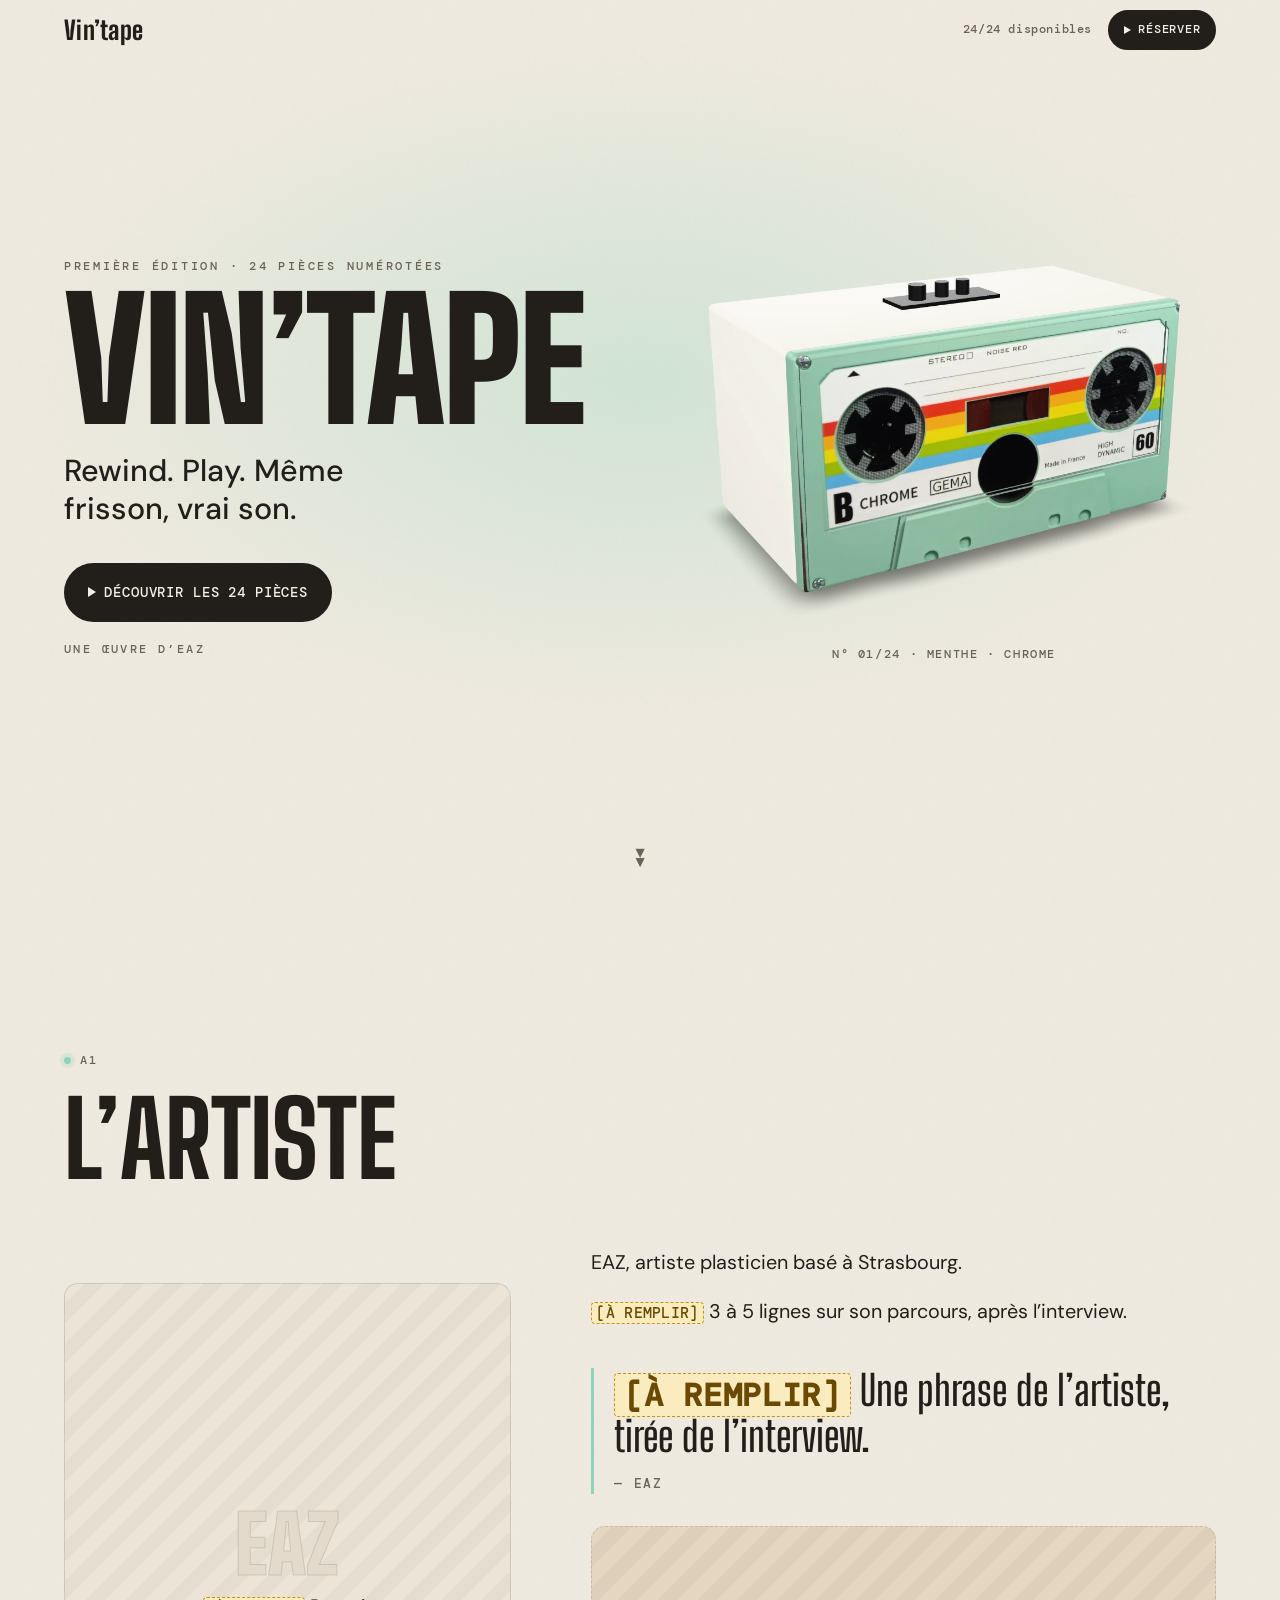
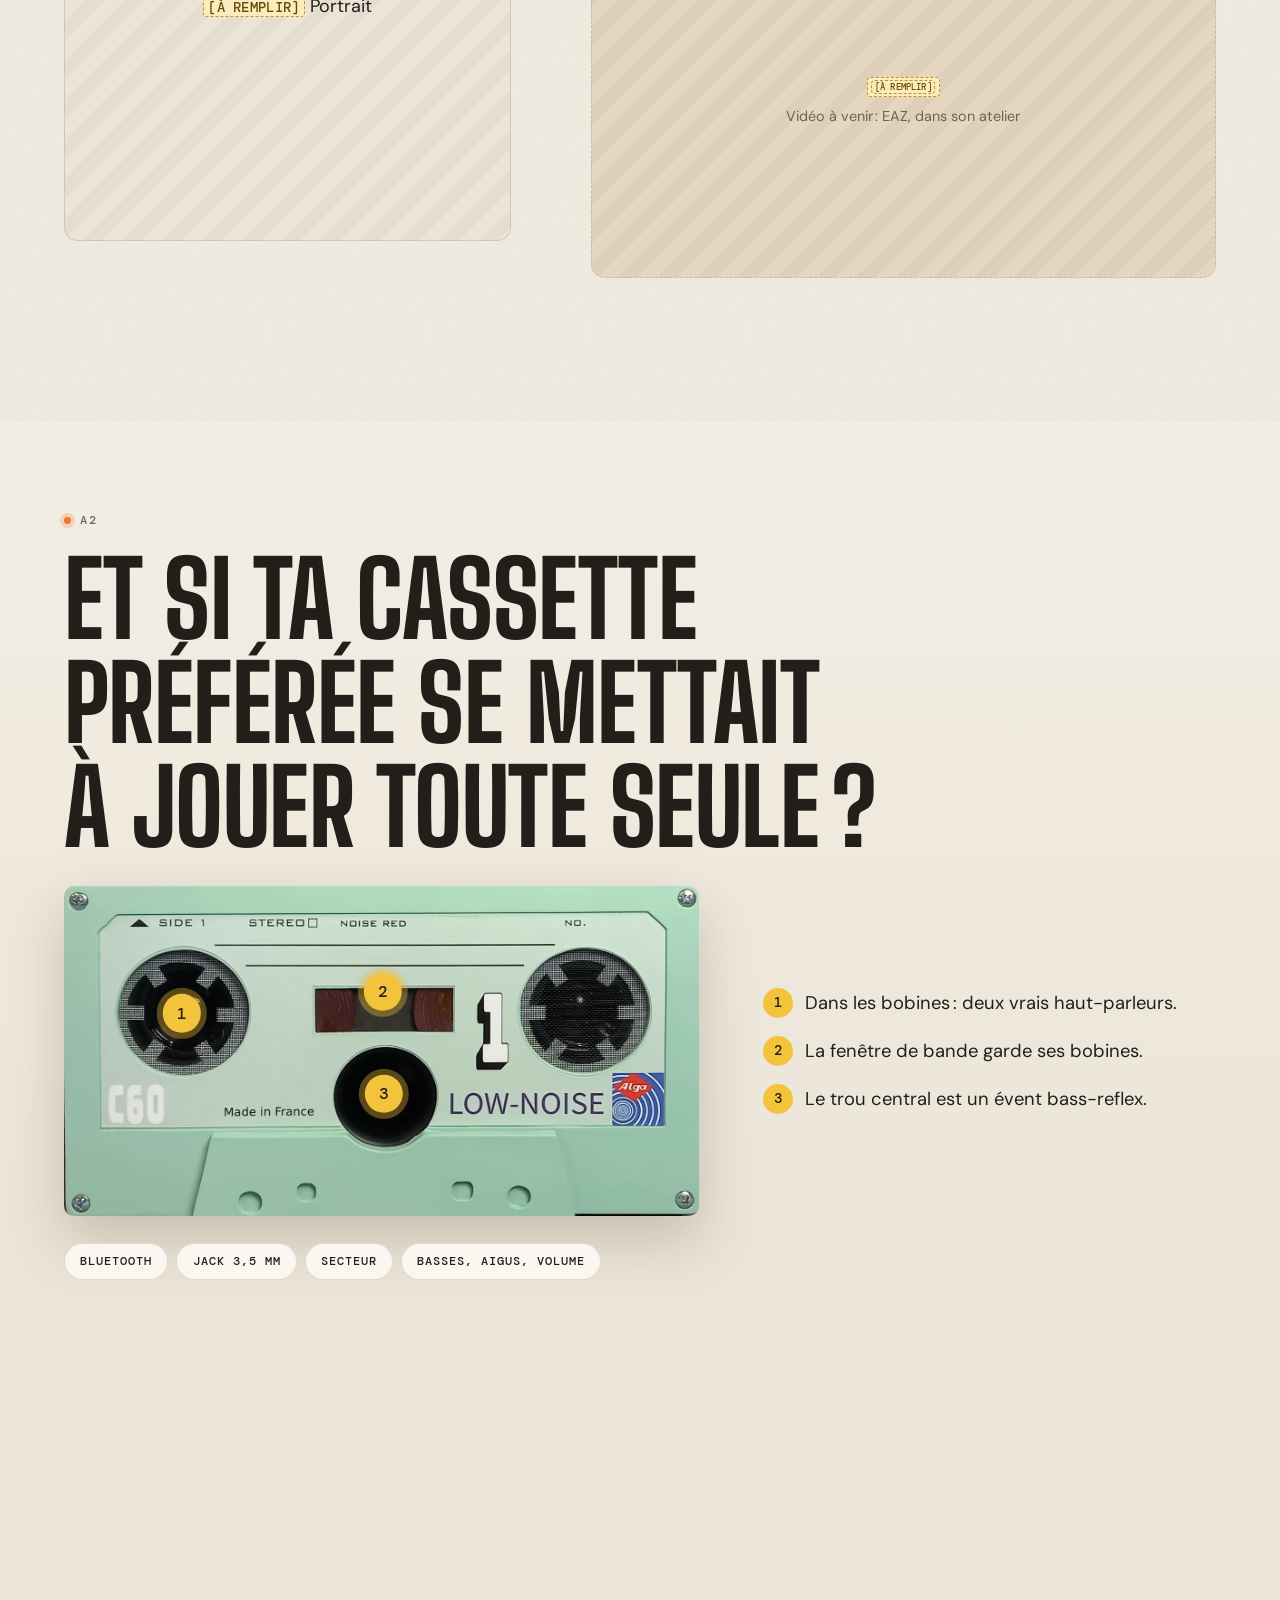
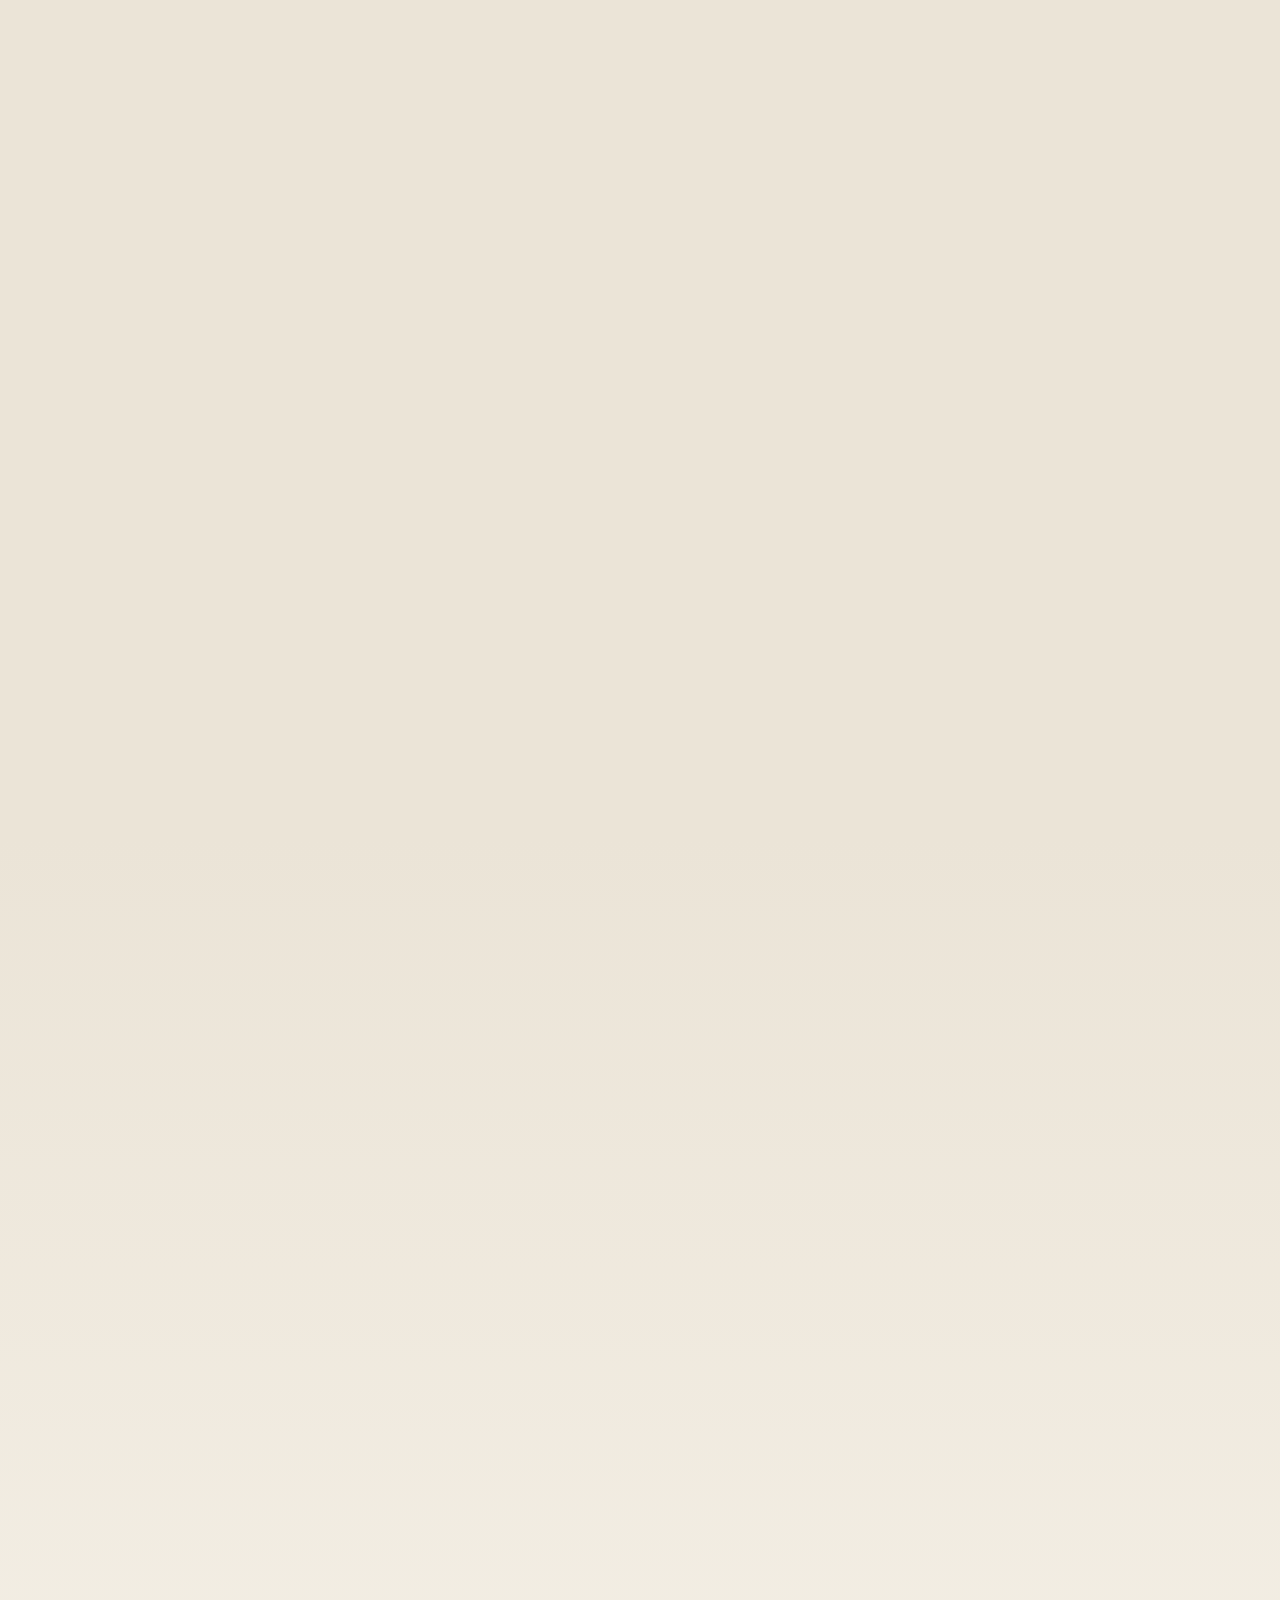
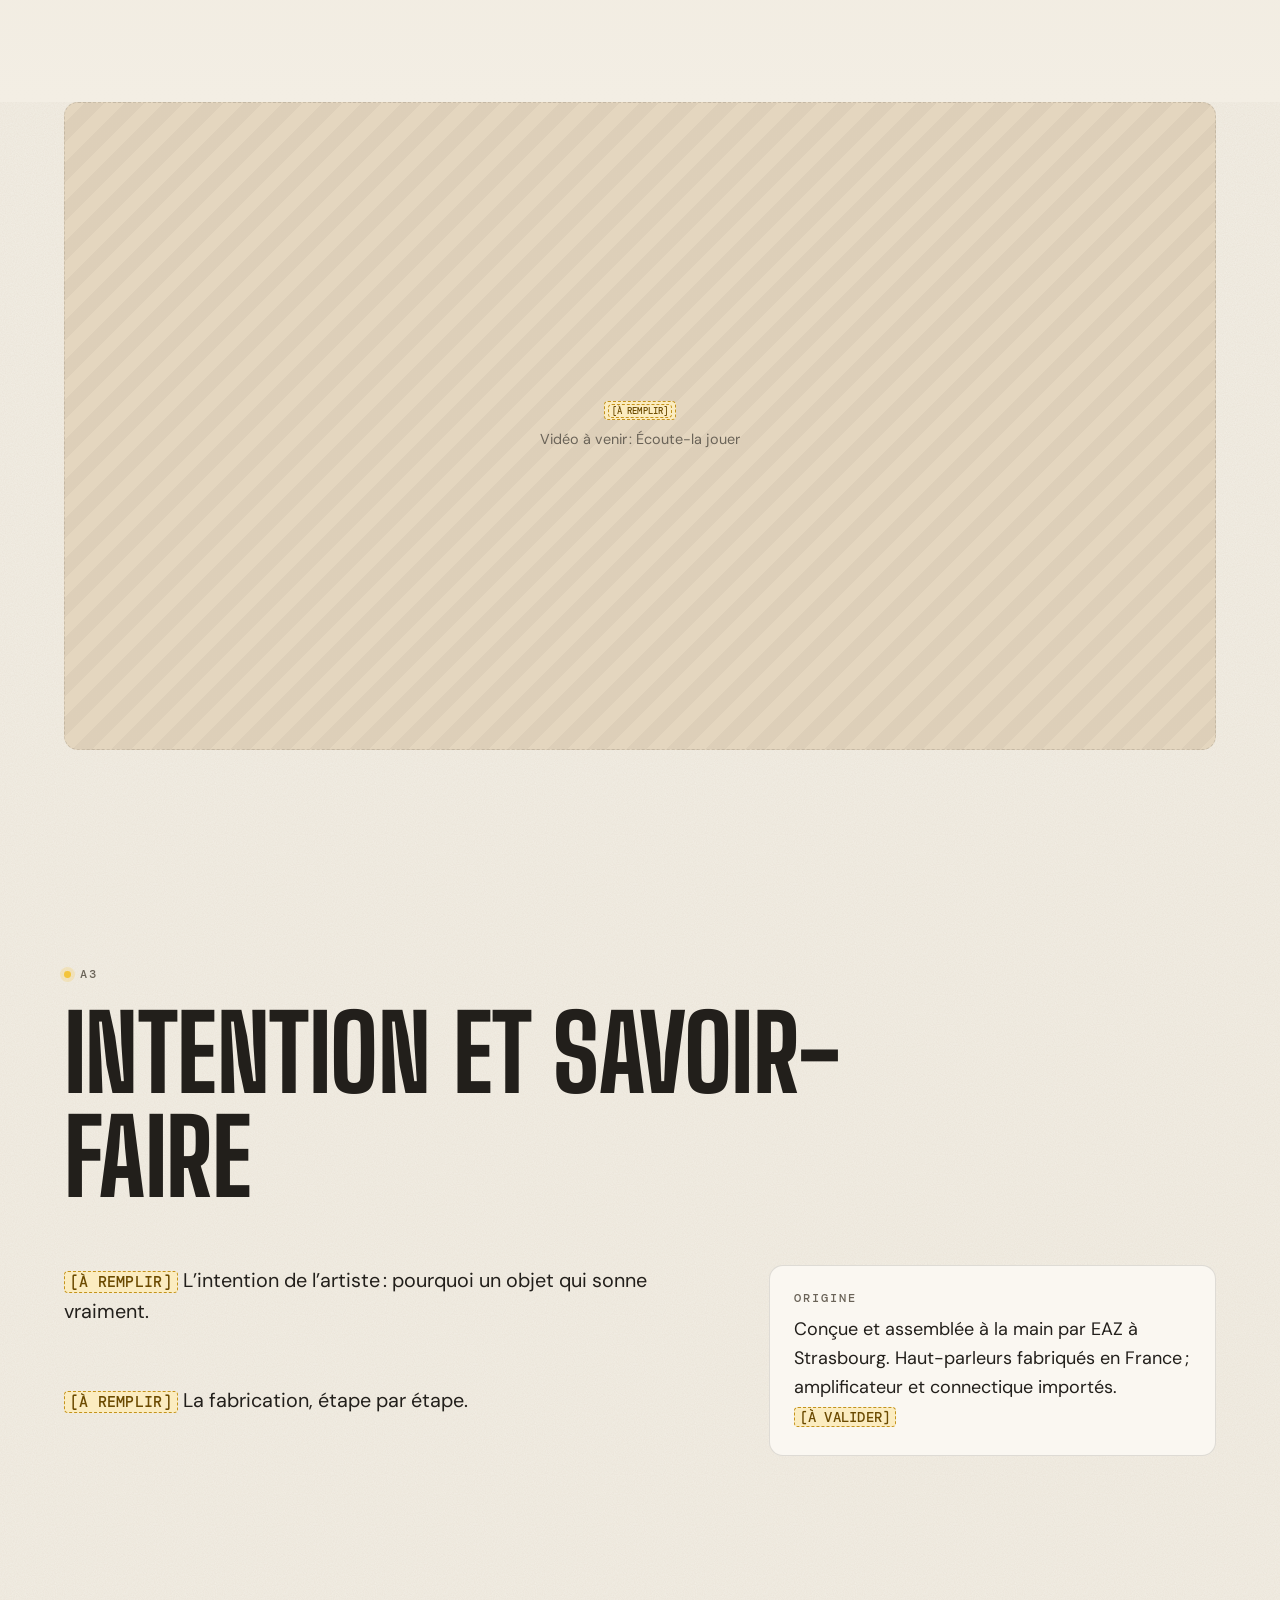
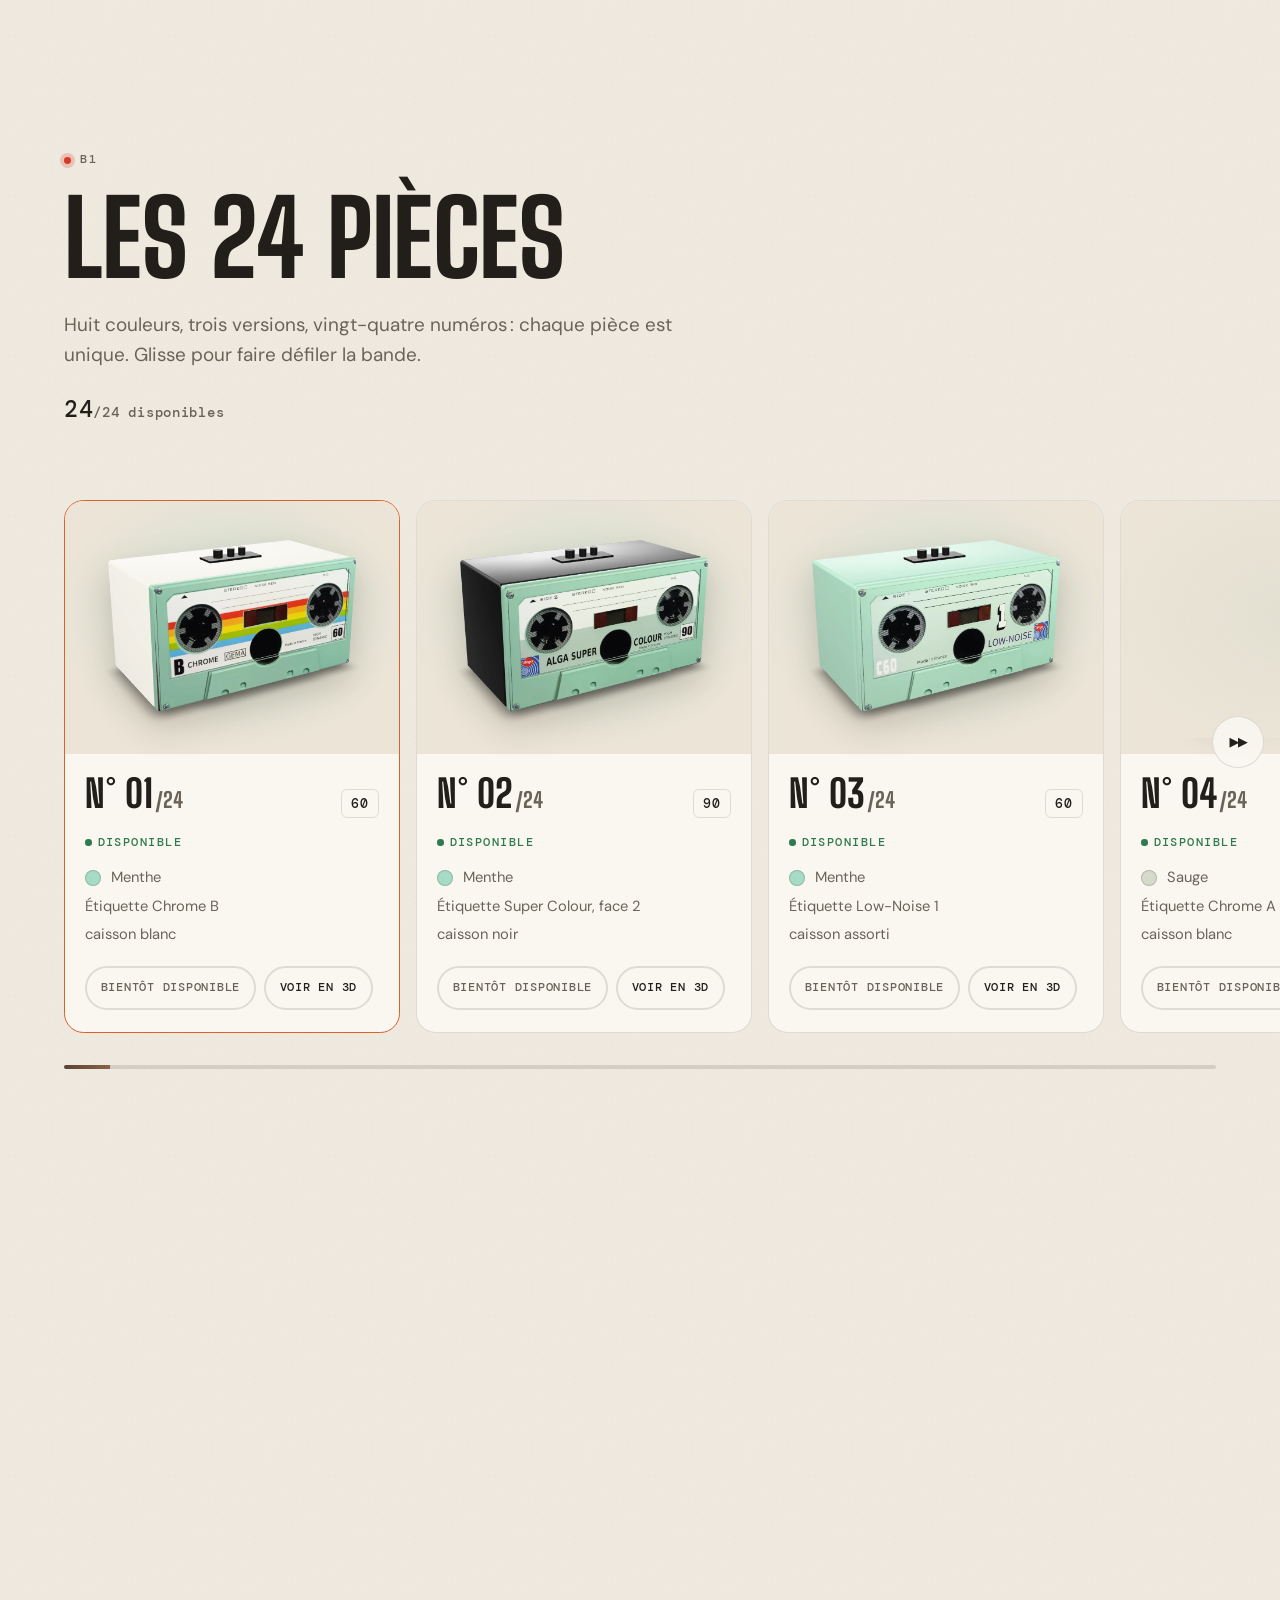
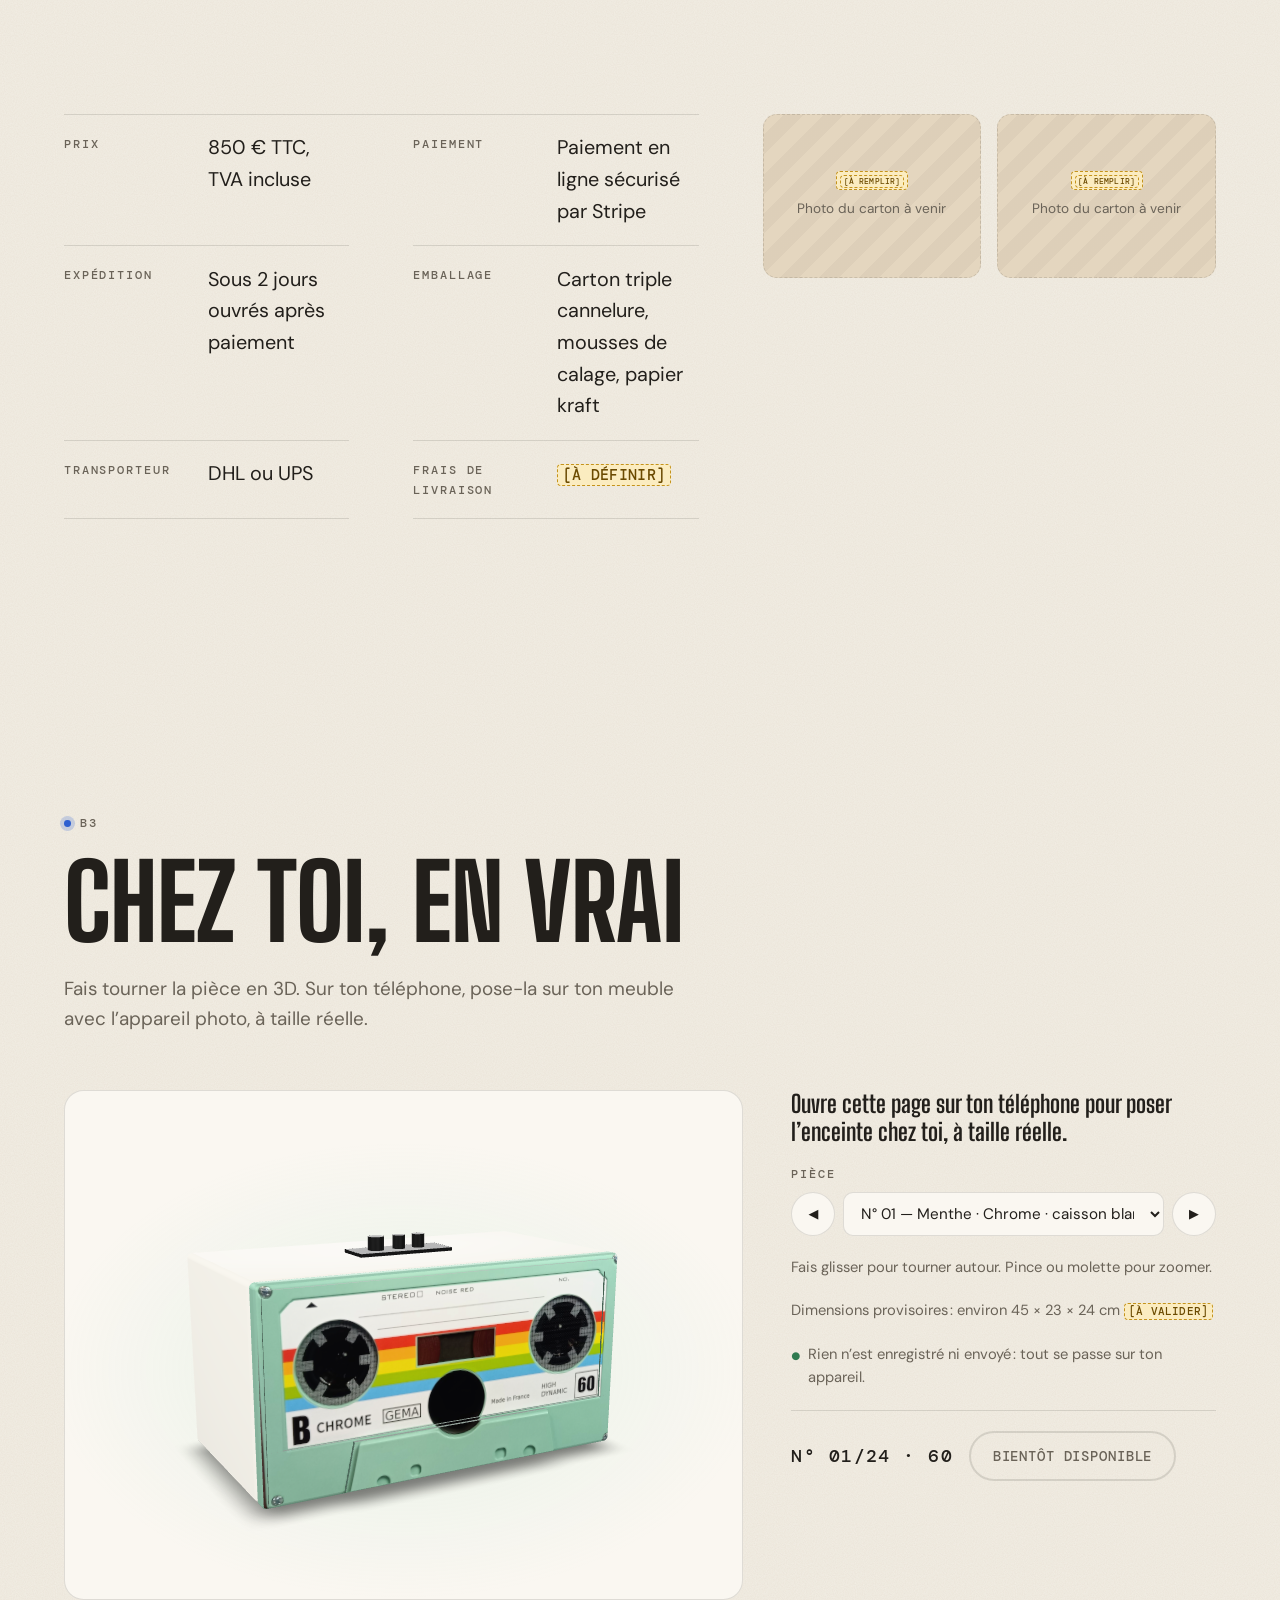
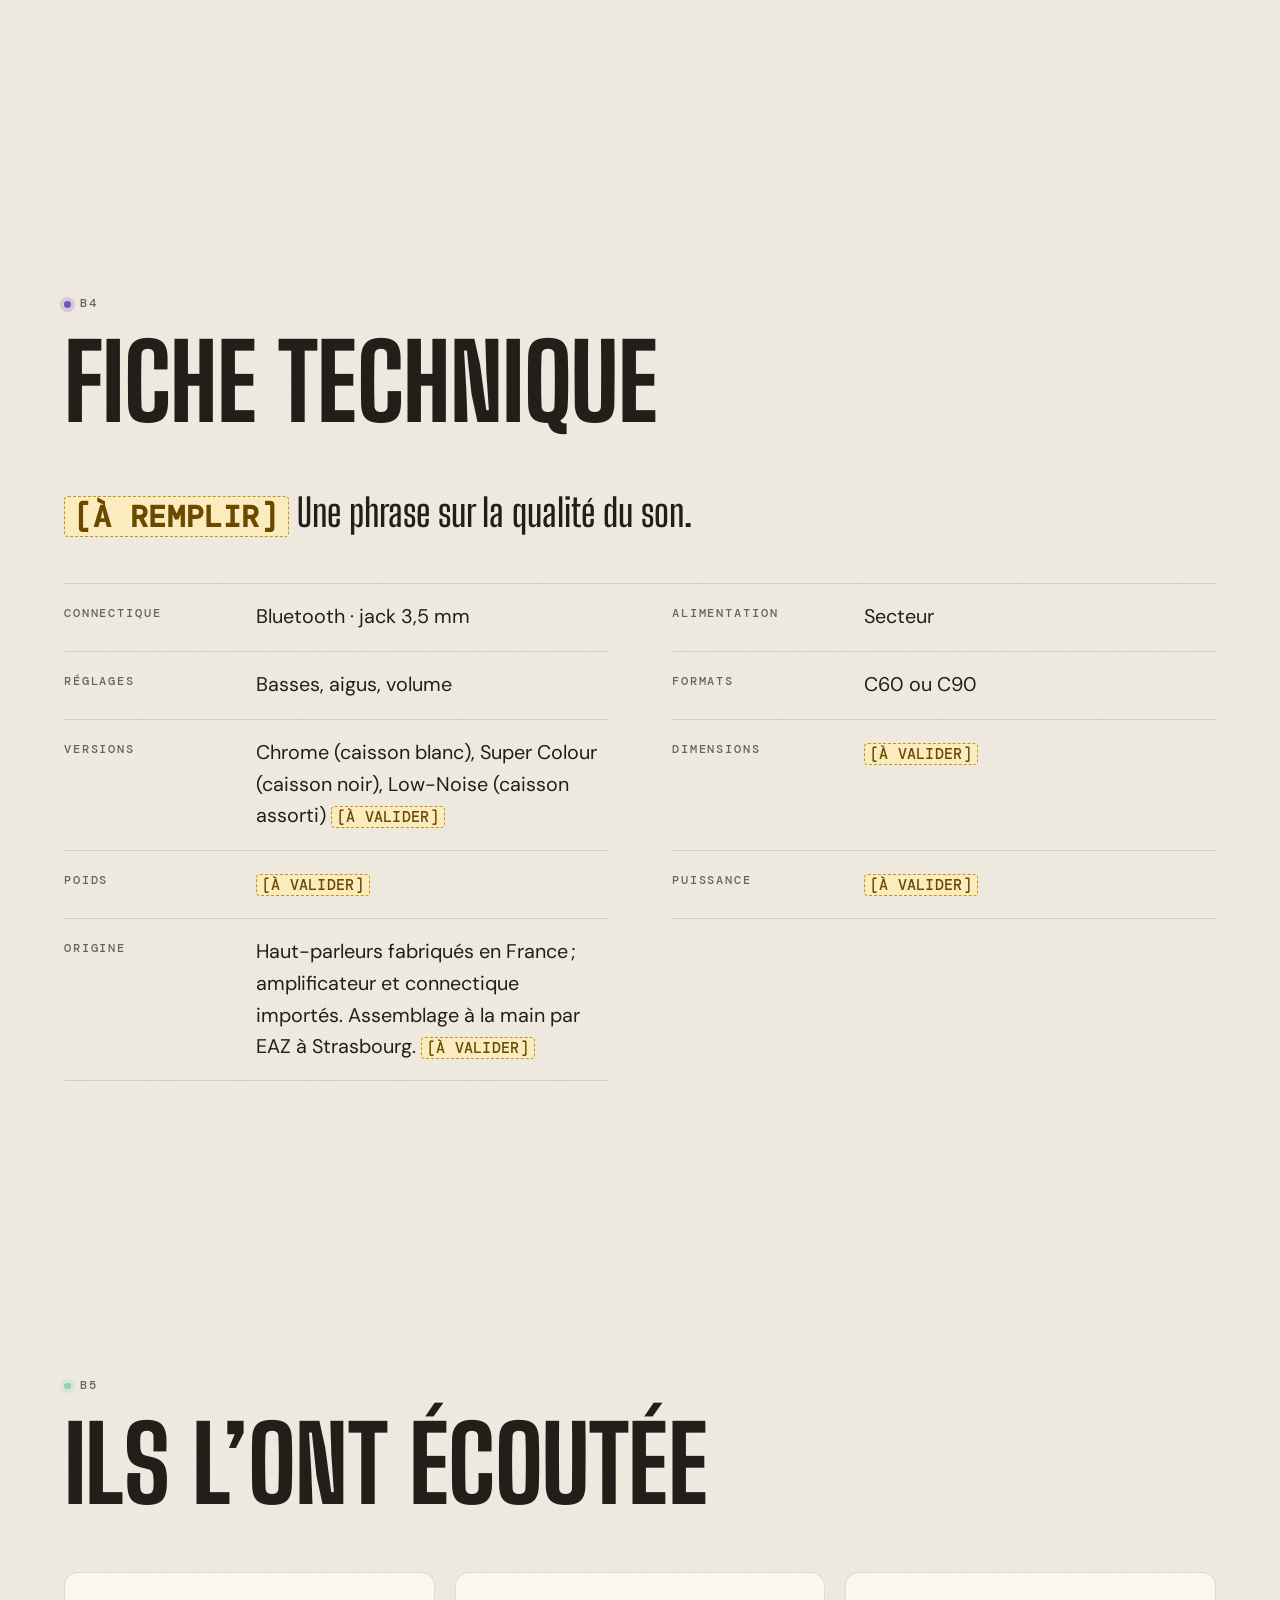
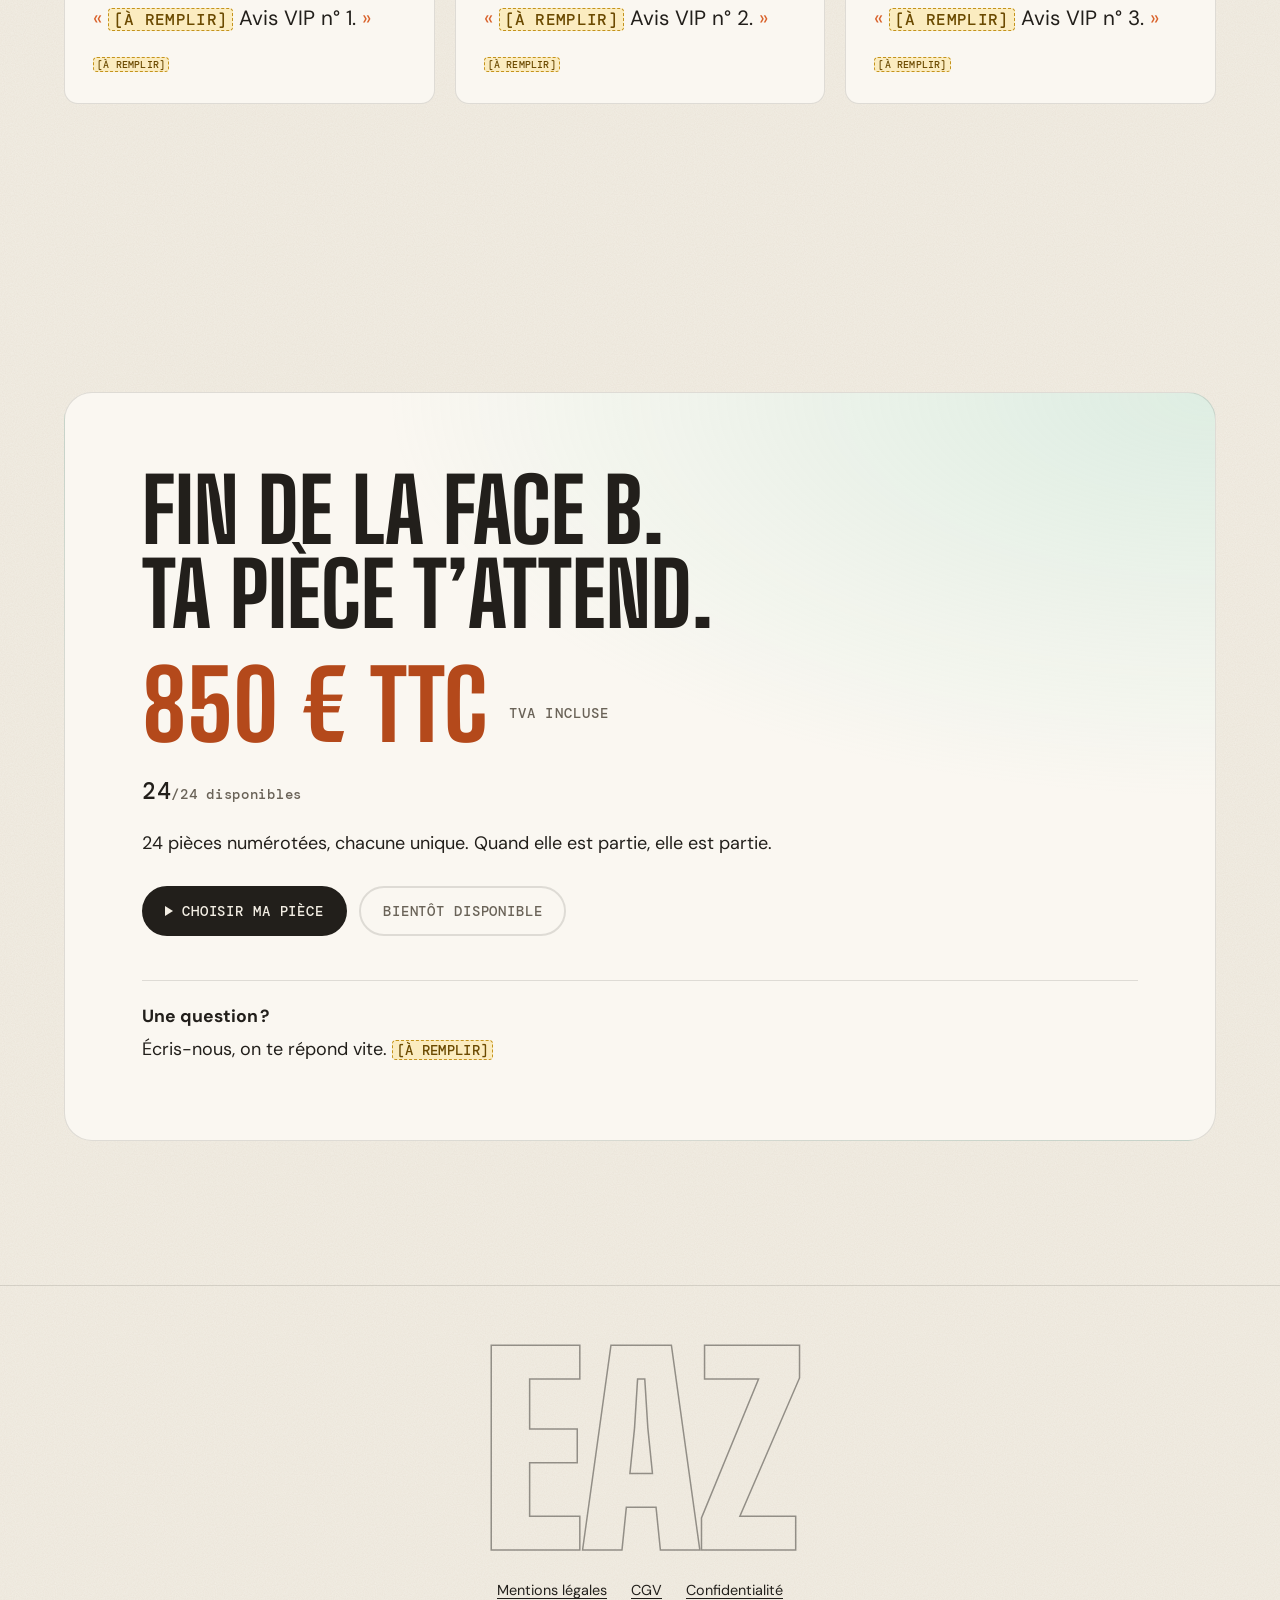
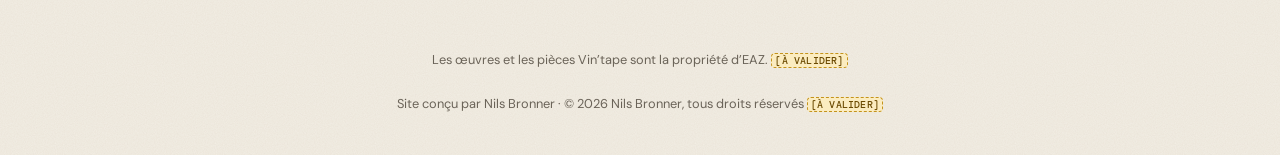
==== commit 779df207: "Ajoute les emplacements vidéo démo et artiste, chargés depuis Vimeo seulement au clic Co-Authored-By" ====
--- a/index.html
+++ b/index.html
@@ -87,6 +87,7 @@
             <p data-contenu="histoire.citation"></p>
             <footer>— <span data-contenu="histoire.auteurCitation"></span></footer>
           </blockquote>
+          <div class="video" data-video="videoArtiste"></div>
         </div>
       </div>
     </section>
@@ -105,6 +106,9 @@
         <ul class="idee__connectique" data-idee-connectique aria-label="Connectique et réglages"></ul>
       </div>
     </section>
+    <div class="section section--courte" data-video-bloc>
+      <div class="video video--large revele" data-video="videoDemo"></div>
+    </div>
 
     <!-- 4. Intention et savoir-faire -->
     <section class="section savoir-faire" id="savoir-faire" aria-labelledby="sf-titre">
--- a/css/vintape.css
+++ b/css/vintape.css
@@ -403,9 +403,9 @@
 }
 
 /* --- Pages légales ------------------------------------------------------ */
-.legal { padding: 7rem var(--marge) 4rem; max-width: 48rem; margin-inline: auto; }
+.legal { padding: 7rem var(--marge) 4rem; max-width: 48rem; margin-inline: auto; min-height: 100vh; min-height: 100svh; }
 .legal h1 { font-family: var(--police-titre); text-transform: uppercase; font-size: clamp(2.6rem, 8vw, 4.5rem); margin-bottom: 2.5rem; }
-.legal section { margin-bottom: 2rem; }
+.legal section { margin-bottom: 2rem; display: grid; gap: .5rem; }
 .legal h2 { font-size: 1.25rem; font-family: var(--police-texte); font-weight: 700; line-height: 1.3; margin-bottom: .5rem; }
 
 /* --- Mouvement réduit --------------------------------------------------- */
@@ -803,6 +803,76 @@
 .appel__selection:empty { display: none; }
 
 /* ==========================================================================
+   Vidéos (Vimeo au clic)
+   ========================================================================== */
+.section--courte { padding-top: 0; padding-bottom: clamp(2rem, 6vw, 4rem); }
+.video { margin-top: 2rem; }
+.video--large { margin-top: 0; }
+.video__cadre { position: relative; aspect-ratio: 16 / 9; border-radius: var(--rayon); overflow: hidden; background: var(--texte); }
+.video__cadre iframe { position: absolute; inset: 0; width: 100%; height: 100%; border: 0; }
+.video__lancer { position: absolute; inset: 0; width: 100%; height: 100%; padding: 0; border: 0; cursor: pointer; color: #fff; background: linear-gradient(135deg, #2d2a25, #121110); }
+.video__lancer img { position: absolute; inset: 0; width: 100%; height: 100%; object-fit: cover; }
+.video__play {
+  position: absolute; left: 50%; top: 50%; translate: -50% -50%;
+  width: 76px; height: 76px; border-radius: 50%;
+  background: var(--accent-fonce);
+  box-shadow: 0 10px 30px rgb(0 0 0 / .35);
+  transition: transform .25s var(--ease);
+}
+.video__play::before { content: ""; position: absolute; left: 31px; top: 24px; border-left: 22px solid #fff; border-top: 14px solid transparent; border-bottom: 14px solid transparent; }
+.video__lancer:hover .video__play { transform: scale(1.08); }
+.video__titre { position: absolute; left: 1rem; bottom: .9rem; font-family: var(--police-mono); font-size: .8rem; letter-spacing: .12em; text-transform: uppercase; text-shadow: 0 1px 6px rgb(0 0 0 / .6); }
+.video__cadre--vide { display: grid; place-content: center; justify-items: center; gap: .5rem; color: var(--discret); background: repeating-linear-gradient(135deg, transparent 0 14px, rgb(34 31 27 / .035) 14px 28px), #e4d6bf; border: 1px dashed var(--ligne); font-size: .9rem; text-align: center; padding: 1rem; }
+.video__note { margin-top: .5rem; font-size: .8rem; color: var(--discret); }
+
+/* ==========================================================================
+   Fiche d'une pièce
+   ========================================================================== */
+.carte__ouvrir { display: block; width: 100%; padding: 0; border: 0; background: none; cursor: zoom-in; text-align: inherit; }
+.carte__ouvrir:focus-visible { outline-offset: -3px; }
+.fiche-piece {
+  width: min(100% - 1.5rem, 68rem);
+  max-height: calc(100% - 1.5rem);
+  padding: 0;
+  border: 0;
+  border-radius: calc(var(--rayon) * 1.4);
+  background: var(--carte);
+  color: var(--texte);
+  box-shadow: 0 30px 80px rgb(var(--ombre) / .35);
+  overflow: auto;
+}
+.fiche-piece[open] { display: grid; }
+.fiche-piece::backdrop { background: rgb(34 31 27 / .55); -webkit-backdrop-filter: blur(4px); backdrop-filter: blur(4px); }
+.fiche-piece__fermer {
+  position: sticky; top: .75rem; justify-self: end; z-index: 2;
+  margin: .75rem .75rem -3.5rem 0;
+  width: 44px; height: 44px; border-radius: 50%;
+  border: 1px solid var(--ligne); background: var(--carte);
+  font-size: 1.6rem; line-height: 1; cursor: pointer;
+}
+.fiche-piece__galerie { display: grid; gap: .75rem; padding: 1rem; background: radial-gradient(70% 70% at 50% 45%, color-mix(in srgb, var(--facade) 30%, transparent), transparent 75%), var(--fond-2); }
+.fiche-piece__image { width: 100%; aspect-ratio: 16 / 10; object-fit: cover; border-radius: var(--rayon); background: var(--fond-3); }
+.fiche-piece__image.est-rendu { object-fit: contain; background: transparent; padding: 4%; }
+.fiche-piece__vignettes { display: flex; gap: .5rem; overflow-x: auto; }
+.fiche-piece__vignette { flex: none; width: 84px; height: 58px; padding: 0; border: 2px solid transparent; border-radius: 8px; background: var(--fond-3); cursor: pointer; overflow: hidden; }
+.fiche-piece__vignette img { width: 100%; height: 100%; object-fit: cover; }
+.fiche-piece__vignette[aria-pressed="true"] { border-color: var(--accent); }
+.fiche-piece__infos { display: grid; gap: 1rem; align-content: start; padding: 1.5rem; }
+.fiche-piece__titre { font-family: var(--police-titre); font-weight: 800; font-size: 3rem; line-height: 1; }
+.fiche-piece__titre span { color: var(--discret); font-size: .5em; }
+.fiche-piece__details { display: grid; margin: 0; border-top: 1px solid var(--ligne); }
+.fiche-piece__details div { display: grid; grid-template-columns: 8rem 1fr; gap: 1rem; padding: .6rem 0; border-bottom: 1px solid var(--ligne); }
+.fiche-piece__details dt { font-family: var(--police-mono); font-size: .72rem; letter-spacing: .14em; text-transform: uppercase; color: var(--discret); padding-top: .25em; }
+.fiche-piece__details dd { margin: 0; }
+.fiche-piece__actions { display: flex; flex-wrap: wrap; gap: .6rem; }
+@media (min-width: 900px) {
+  .fiche-piece[open] { grid-template-columns: 3fr 2fr; }
+  .fiche-piece__fermer { grid-column: 1 / -1; }
+  .fiche-piece__galerie { padding: 1.5rem; align-content: start; }
+  .fiche-piece__infos { padding: 2.5rem 2rem; }
+}
+
+/* ==========================================================================
    Livraison et paiement
    ========================================================================== */
 .livraison__grille { display: grid; gap: 2.5rem; }
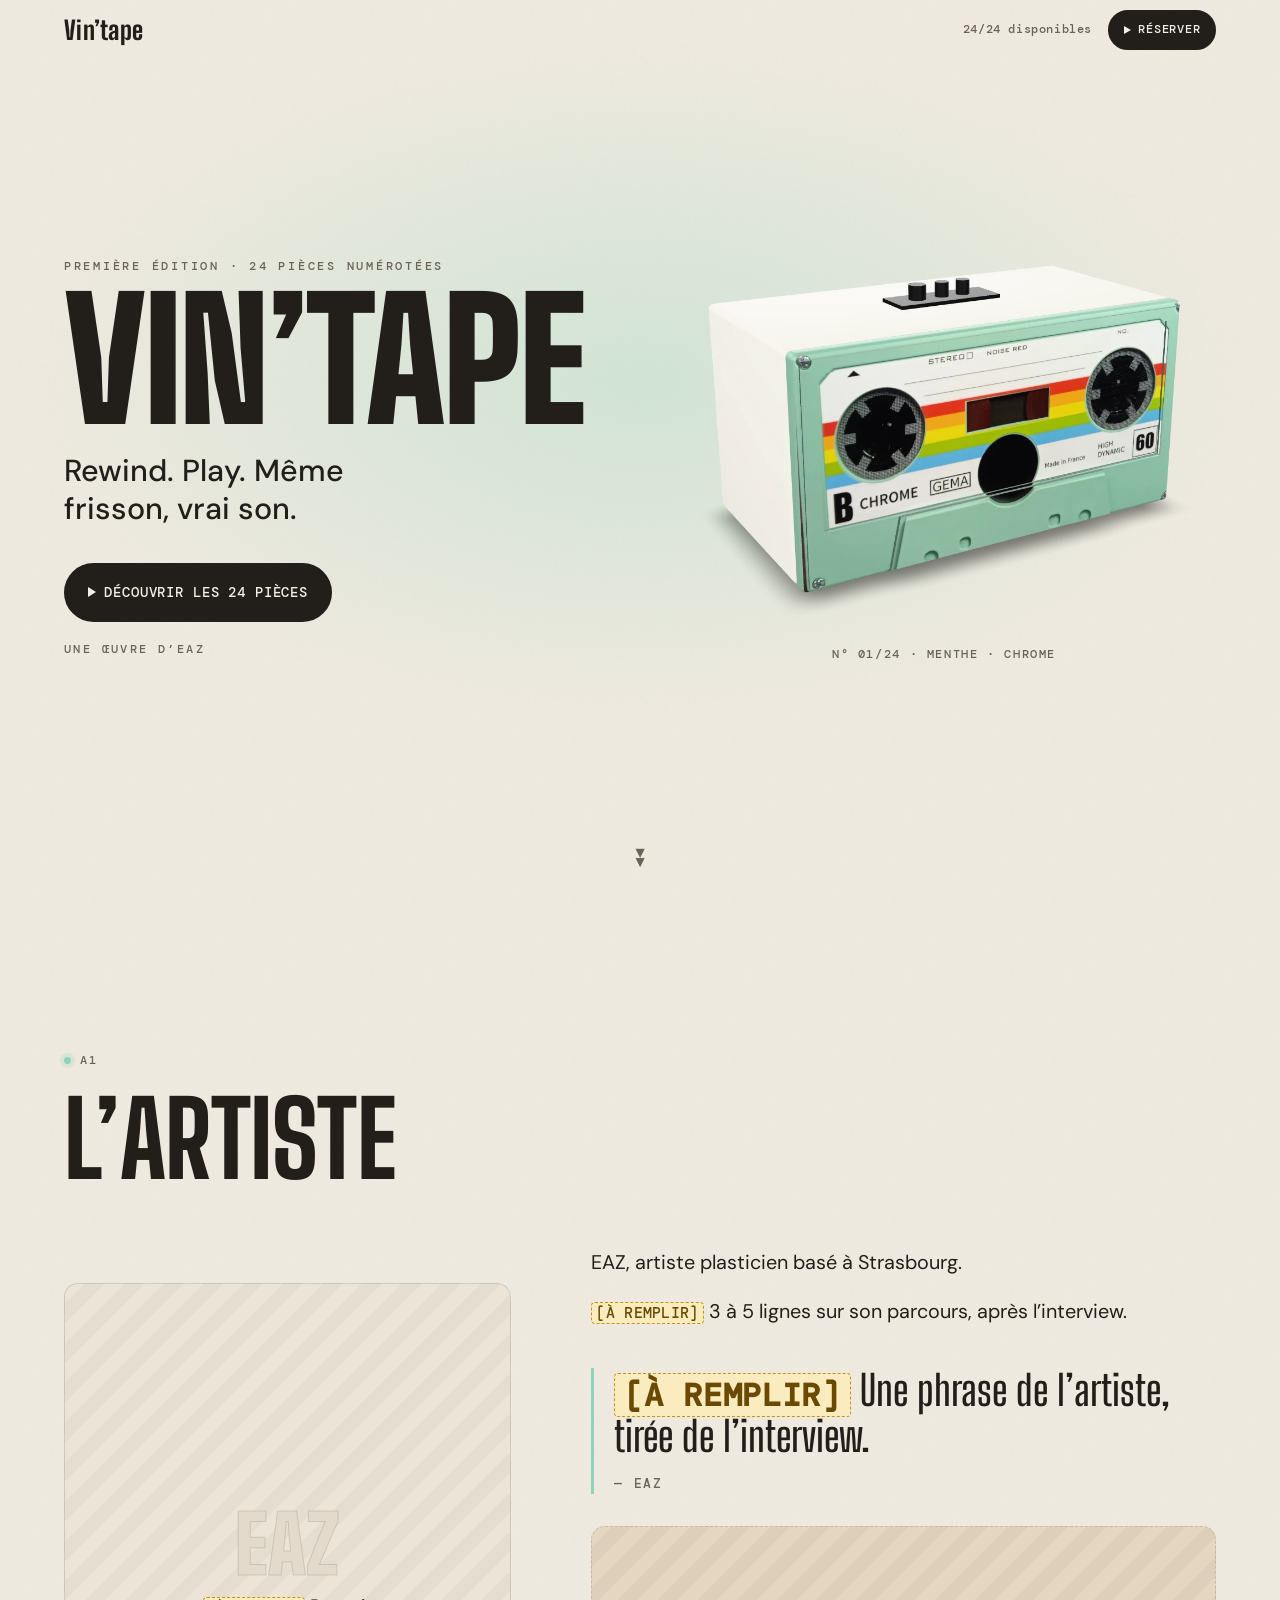
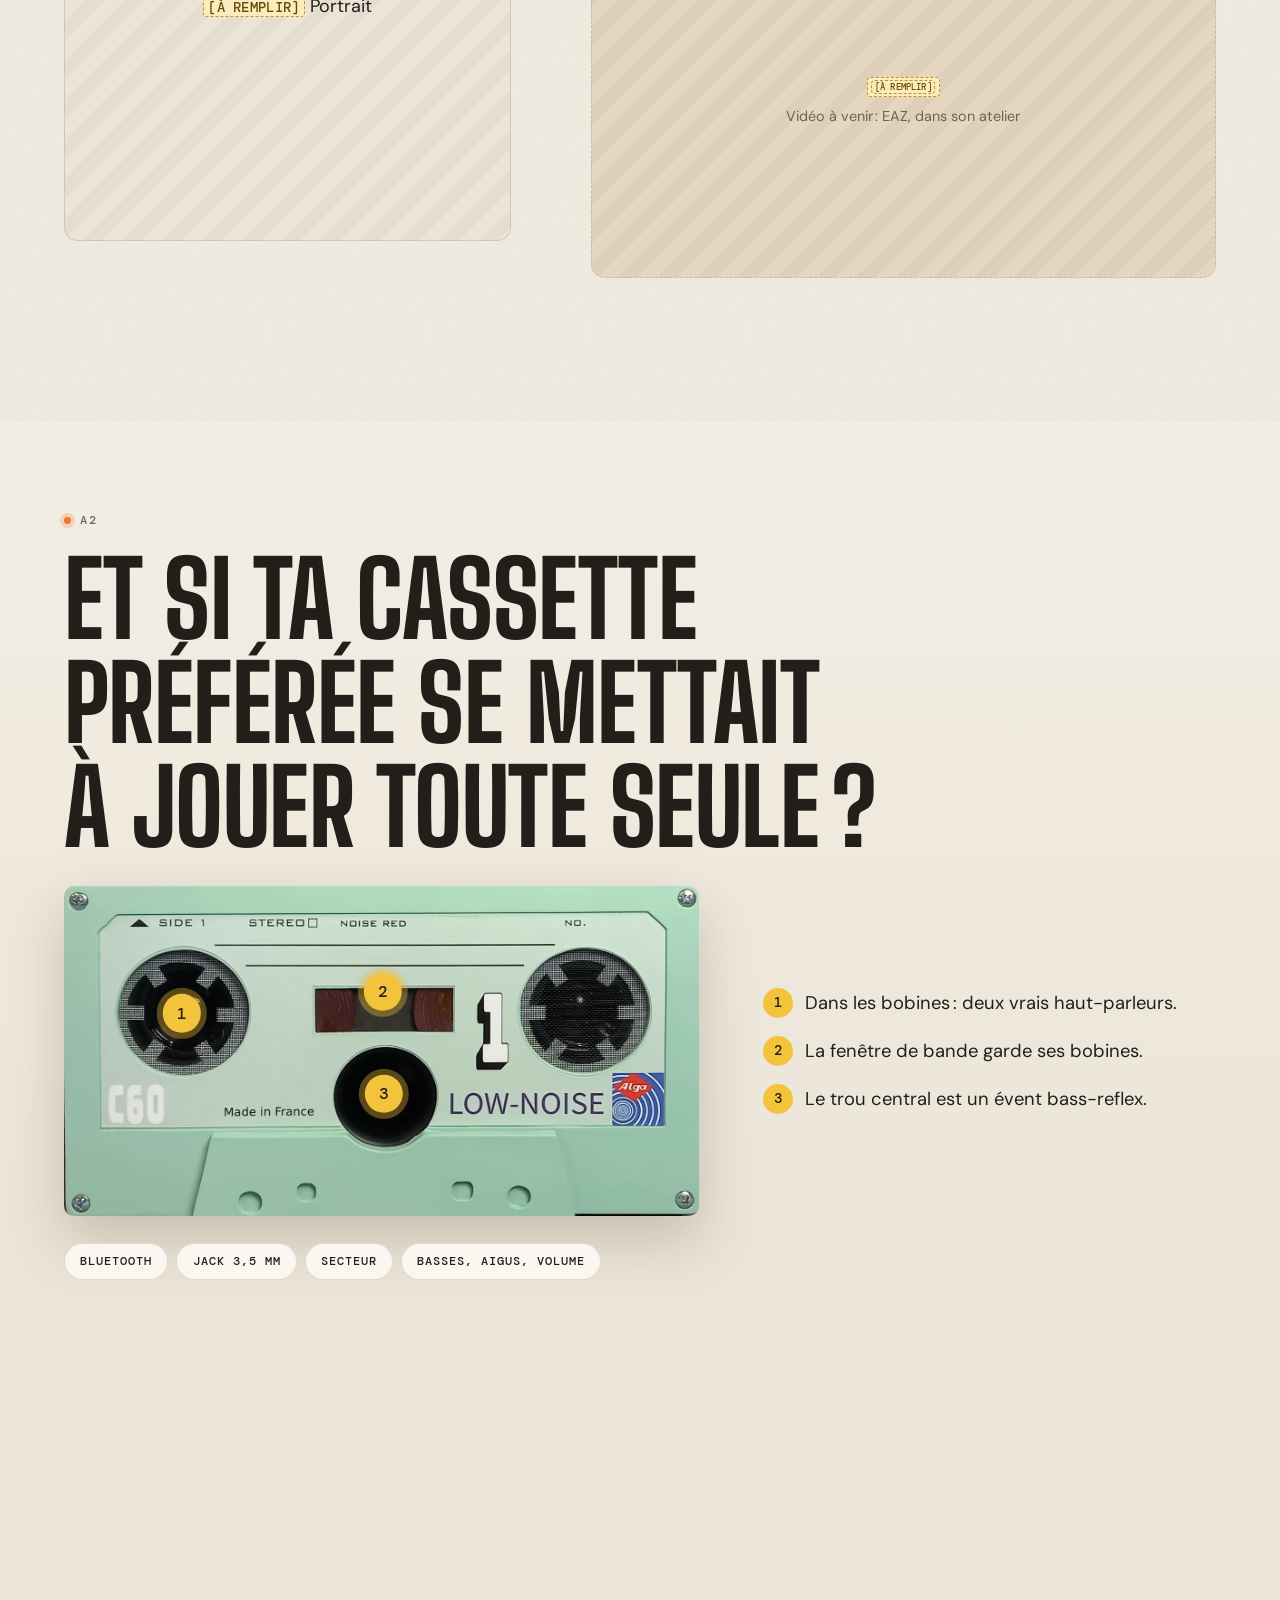
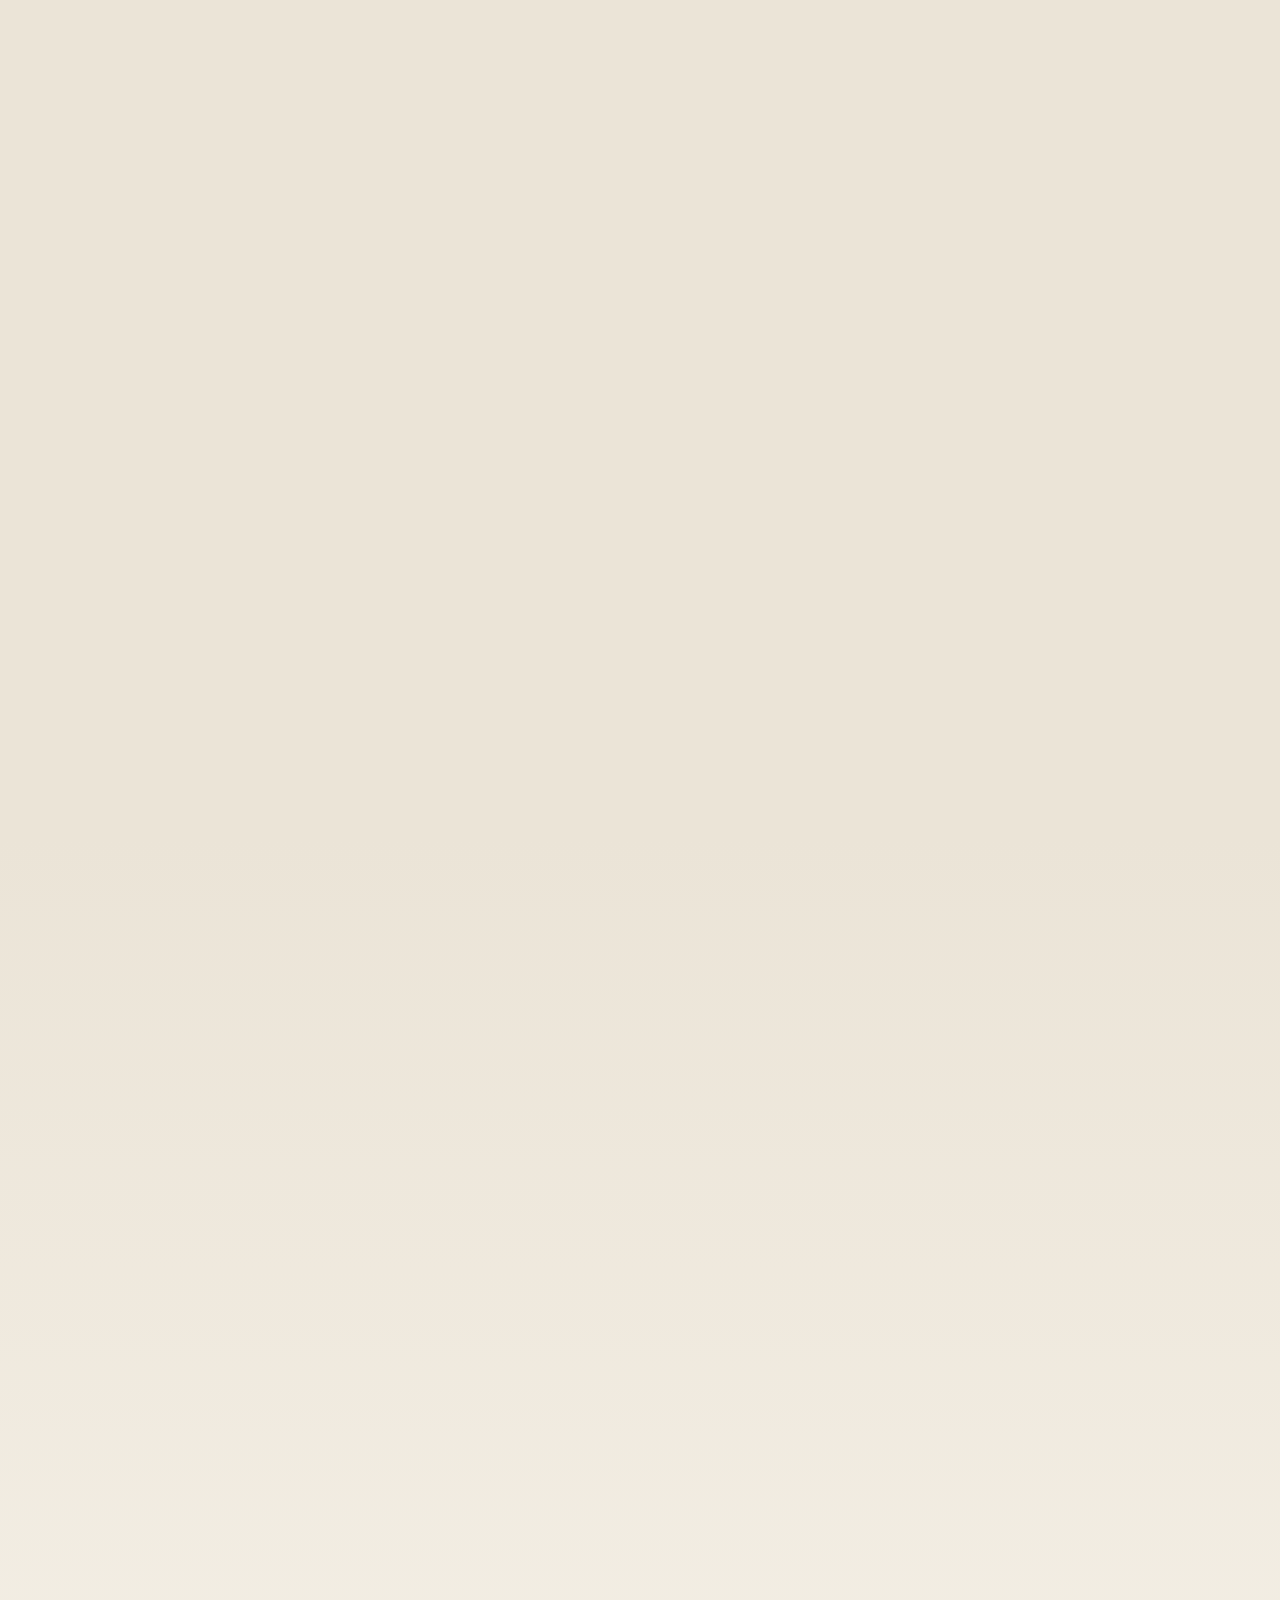
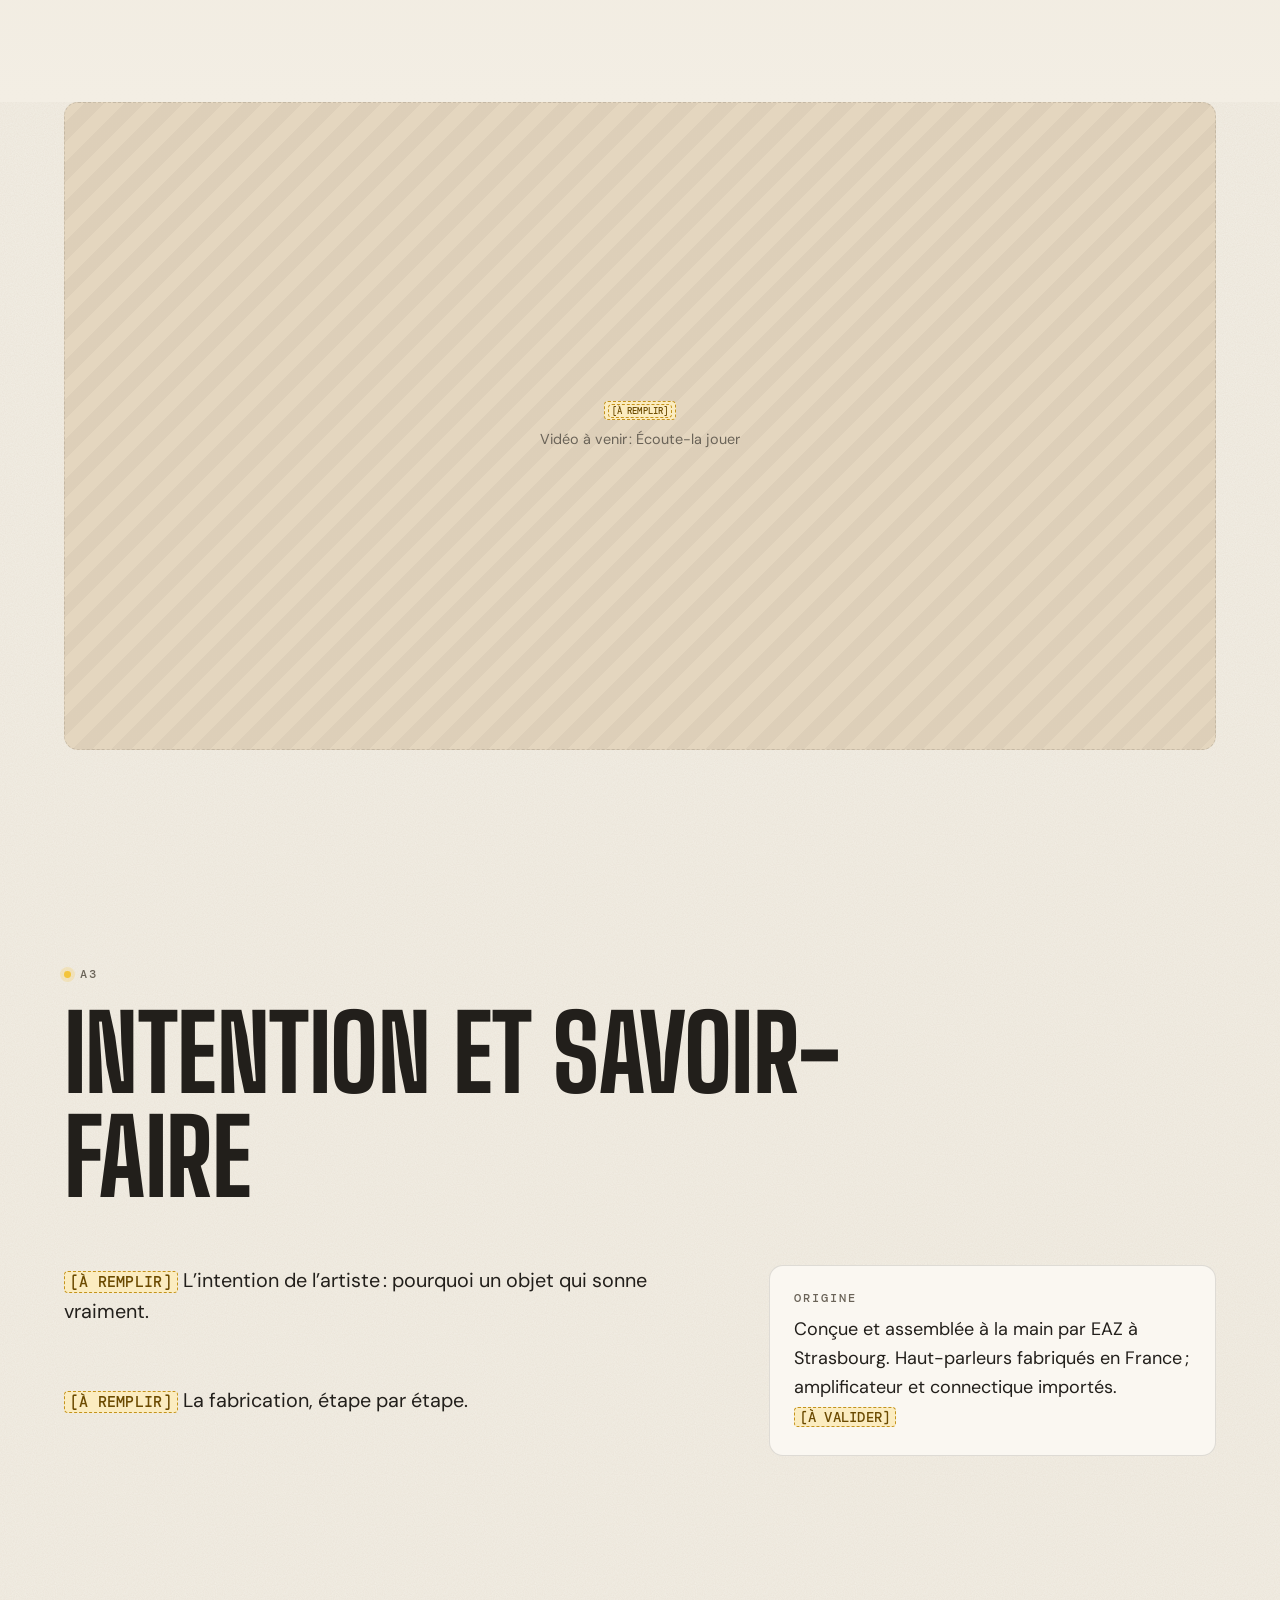
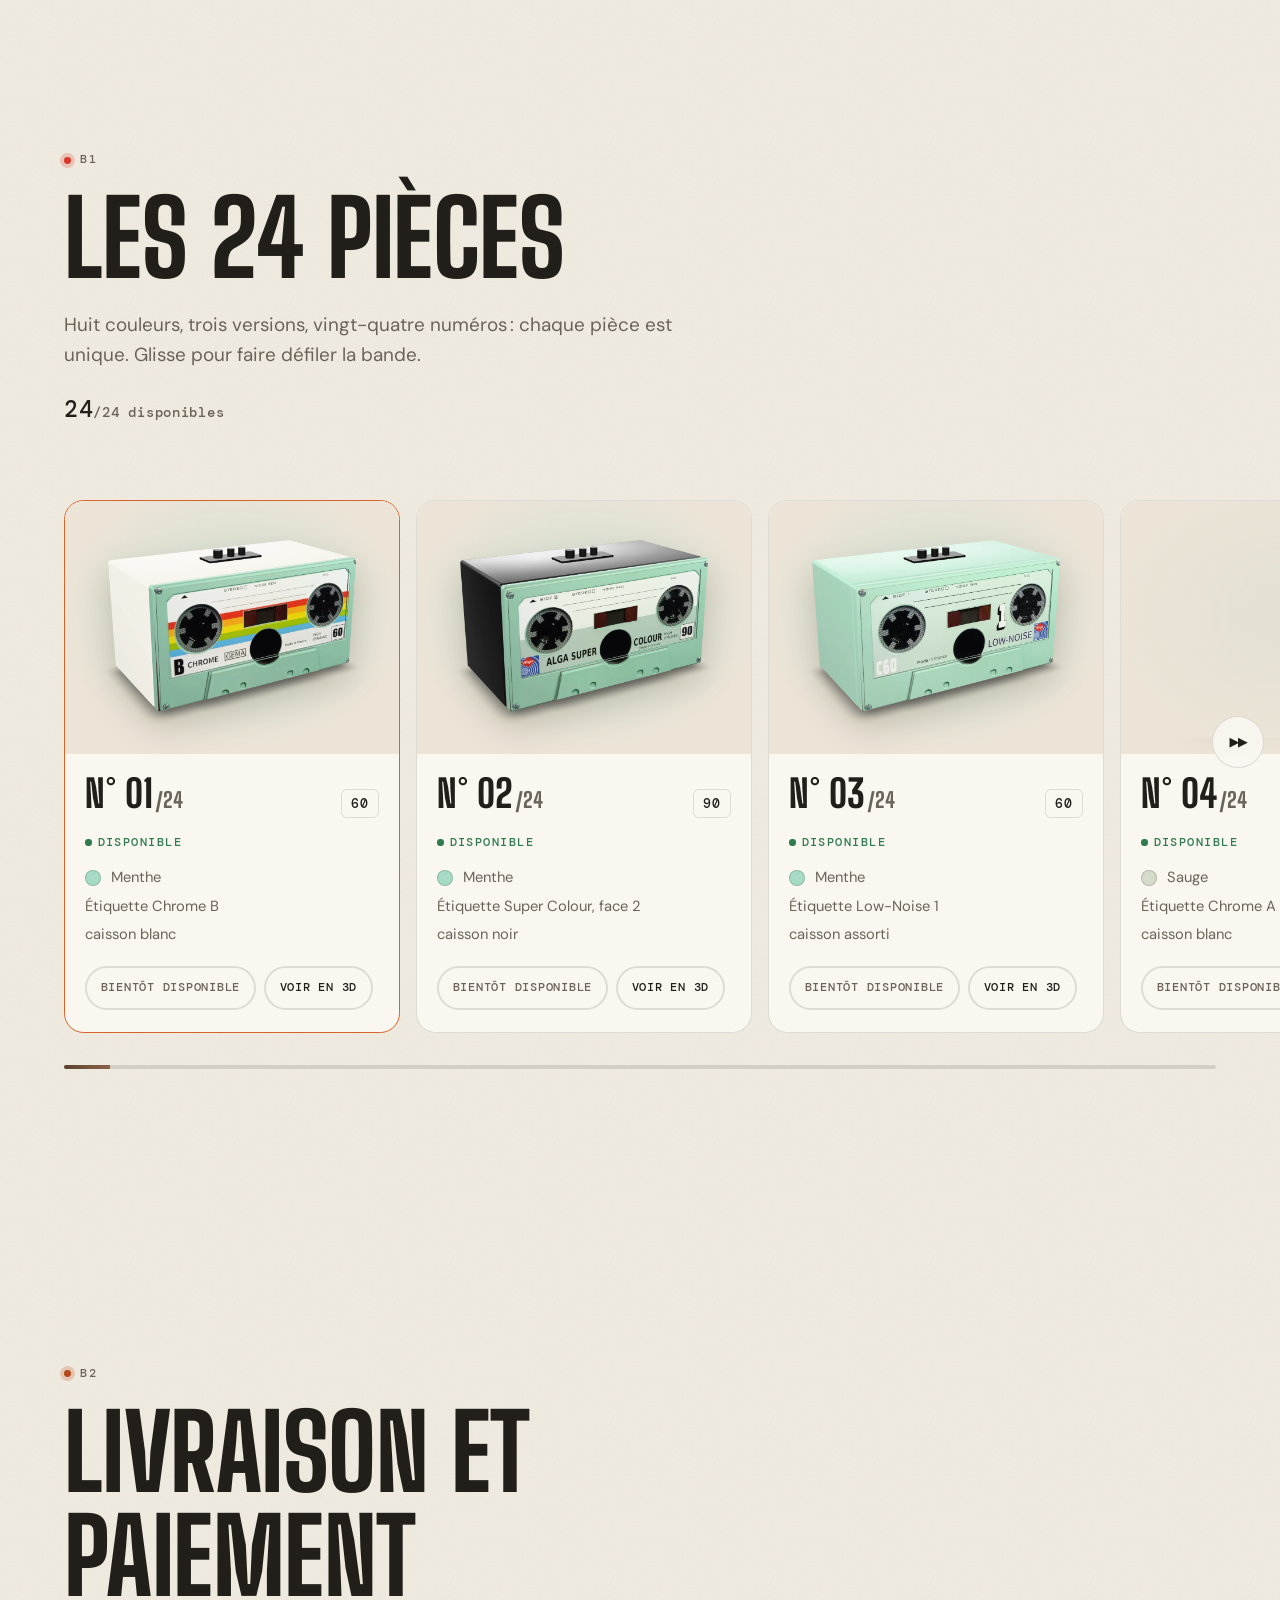
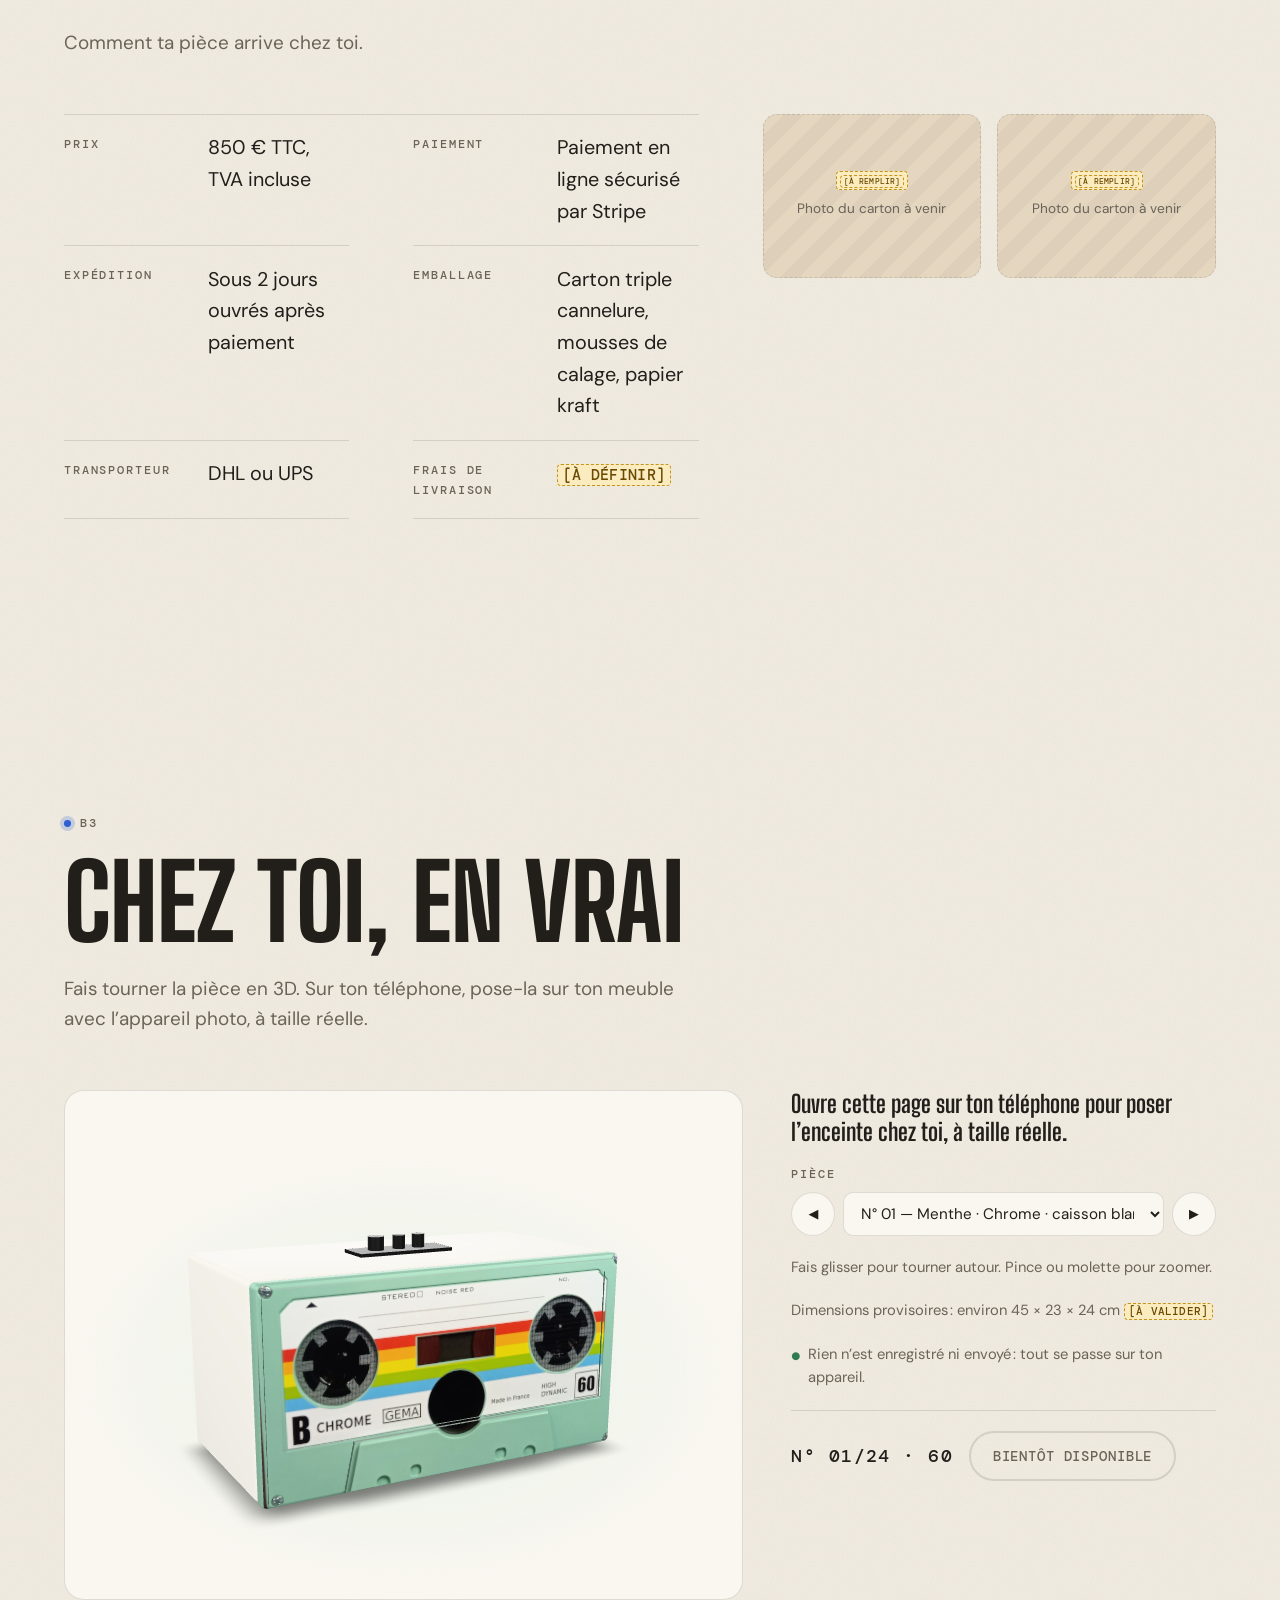
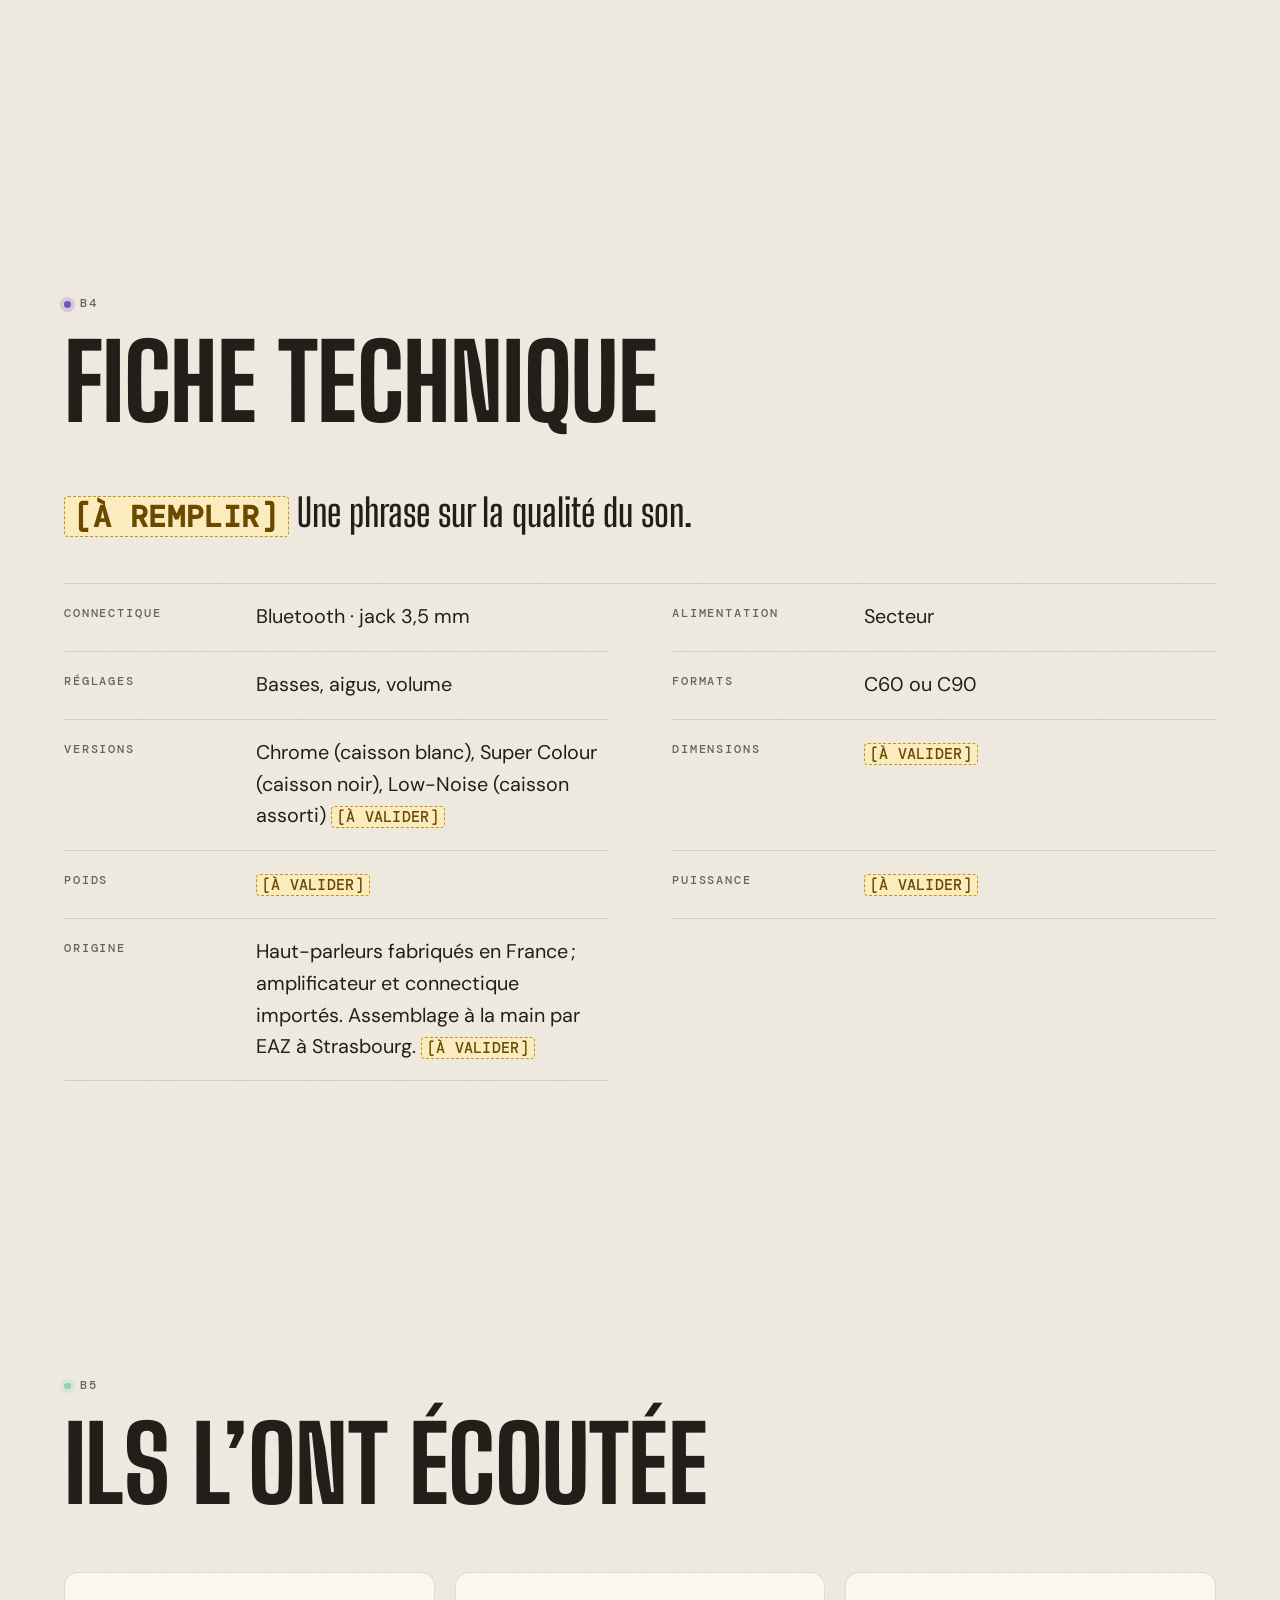
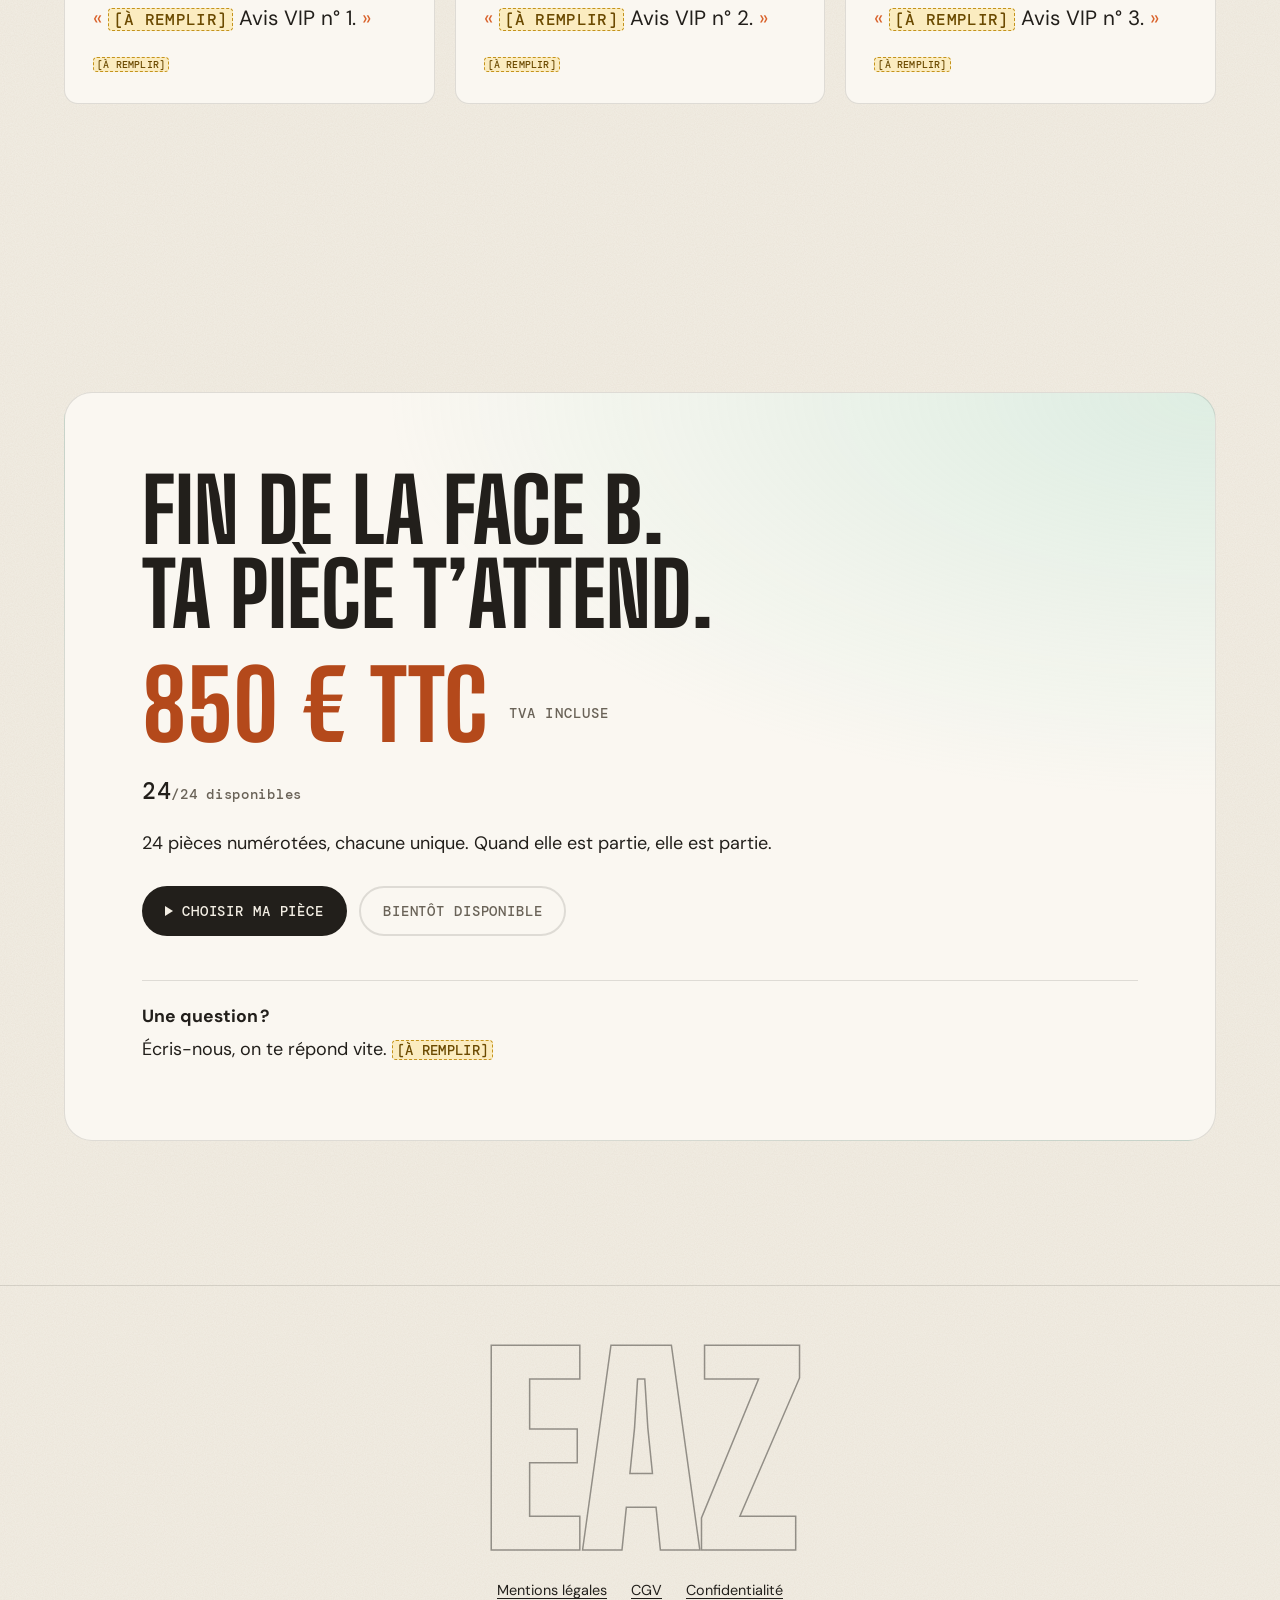
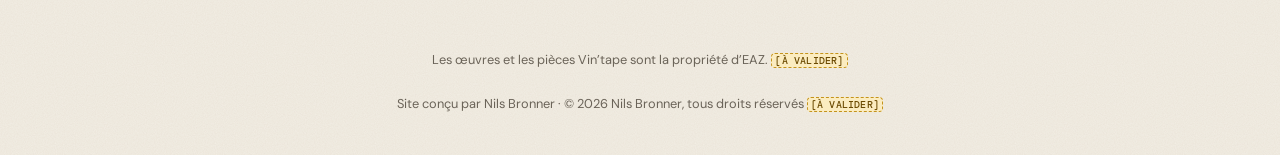
==== commit ad2cba94: "Centralise l'adresse du site dans contenu.json et l'applique (canonical, partage, sitemap, robots) C" ====
--- a/index.html
+++ b/index.html
@@ -7,7 +7,7 @@
   <meta name="description" content="Vin'tape, première édition de 24 enceintes-cassettes uniques et numérotées, œuvre de l'artiste plasticien EAZ (Strasbourg). Bluetooth, jack, vrai son. 850 € TTC.">
   <meta name="theme-color" content="#f3eee4">
   <meta name="color-scheme" content="light">
-  <link rel="canonical" href="https://vintape.vercel.app/">
+  <link rel="canonical" href="https://vin-tape-git-main-nils-projects11.vercel.app/">
   <link rel="icon" href="/favicon.svg" type="image/svg+xml">
 
   <meta property="og:type" content="website">
@@ -15,12 +15,18 @@
   <meta property="og:site_name" content="Vin'tape">
   <meta property="og:title" content="Vin'tape — 24 enceintes-cassettes uniques par EAZ">
   <meta property="og:description" content="Rewind. Play. Même frisson, vrai son. Première édition de 24 pièces numérotées, 850 € TTC.">
-  <meta property="og:url" content="https://vintape.vercel.app/">
-  <meta property="og:image" content="https://vintape.vercel.app/assets/img/og-v4.png">
+  <meta property="og:url" content="https://vin-tape-git-main-nils-projects11.vercel.app/">
+  <meta property="og:image" content="https://vin-tape-git-main-nils-projects11.vercel.app/assets/img/og-v4.png">
   <meta property="og:image:width" content="1200">
   <meta property="og:image:height" content="630">
   <meta property="og:image:alt" content="Trois enceintes Vin'tape : violet Chrome, jaune Low-Noise et menthe Super Colour">
+  <meta property="og:image:type" content="image/png">
   <meta name="twitter:card" content="summary_large_image">
+  <meta name="twitter:title" content="Vin'tape — 24 enceintes-cassettes uniques par EAZ">
+  <meta name="twitter:description" content="Rewind. Play. Même frisson, vrai son. Première édition de 24 pièces numérotées, 850 € TTC.">
+  <meta name="twitter:image" content="https://vin-tape-git-main-nils-projects11.vercel.app/assets/img/og-v4.png">
+  <!-- Pinterest : code de vérification du domaine (Pinterest → Paramètres → Comptes revendiqués) -->
+  <meta name="p:domain_verify" content="[À REMPLIR]">
 
   <link rel="preload" href="/assets/fonts/big-shoulders-display-v1.woff2" as="font" type="font/woff2" crossorigin>
   <link rel="preload" href="/assets/fonts/dm-sans-v1.woff2" as="font" type="font/woff2" crossorigin>
@@ -34,9 +40,9 @@
     "@type": "Product",
     "name": "Vin'tape — enceinte-cassette, première édition",
     "description": "Enceinte en forme de cassette audio, pièce unique numérotée parmi 24, œuvre de l'artiste plasticien EAZ (Strasbourg). Bluetooth, jack 3,5 mm, secteur.",
-    "image": "https://vintape.vercel.app/assets/img/og-v4.png",
+    "image": "https://vin-tape-git-main-nils-projects11.vercel.app/assets/img/og-v4.png",
     "brand": { "@type": "Brand", "name": "EAZ" },
-    "offers": { "@type": "Offer", "price": "850", "priceCurrency": "EUR", "url": "https://vintape.vercel.app/#catalogue" }
+    "offers": { "@type": "Offer", "price": "850", "priceCurrency": "EUR", "url": "https://vin-tape-git-main-nils-projects11.vercel.app/#catalogue" }
   }
   </script>
   <link rel="stylesheet" href="/css/vintape.css">
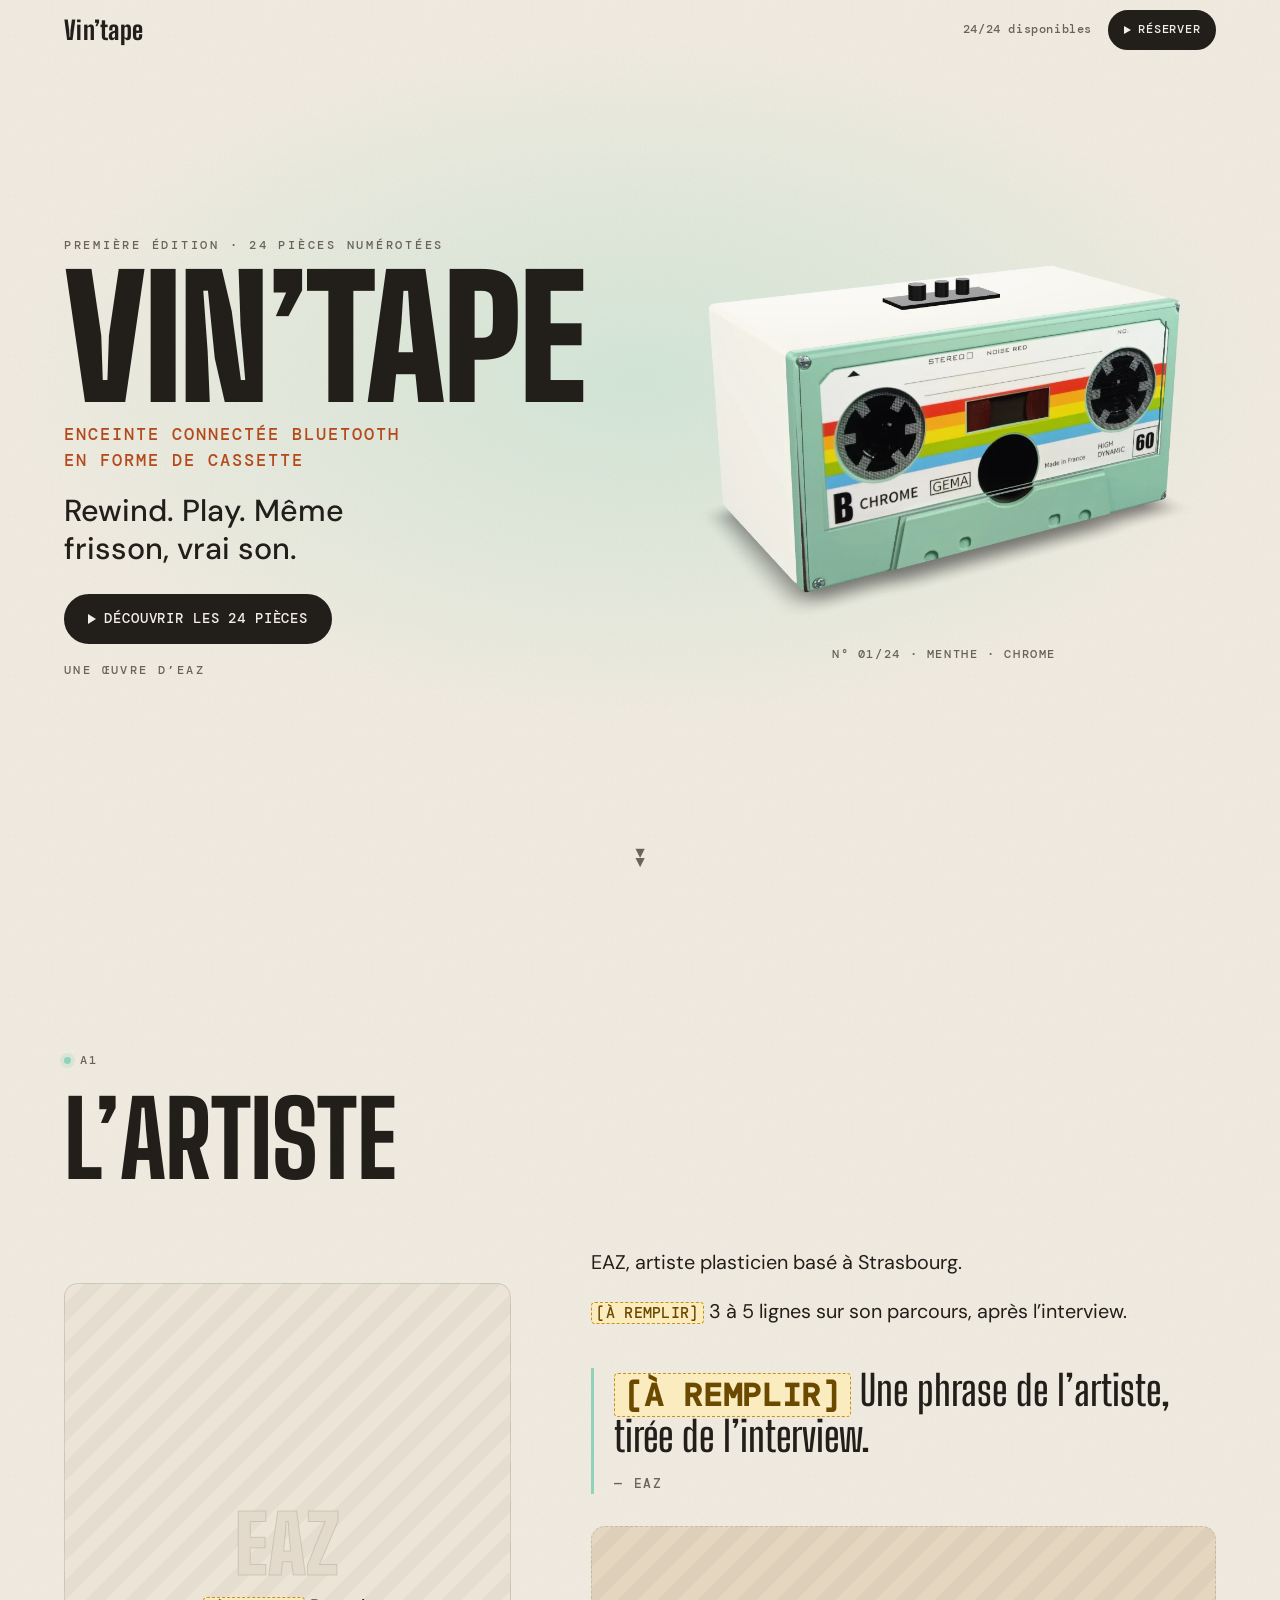
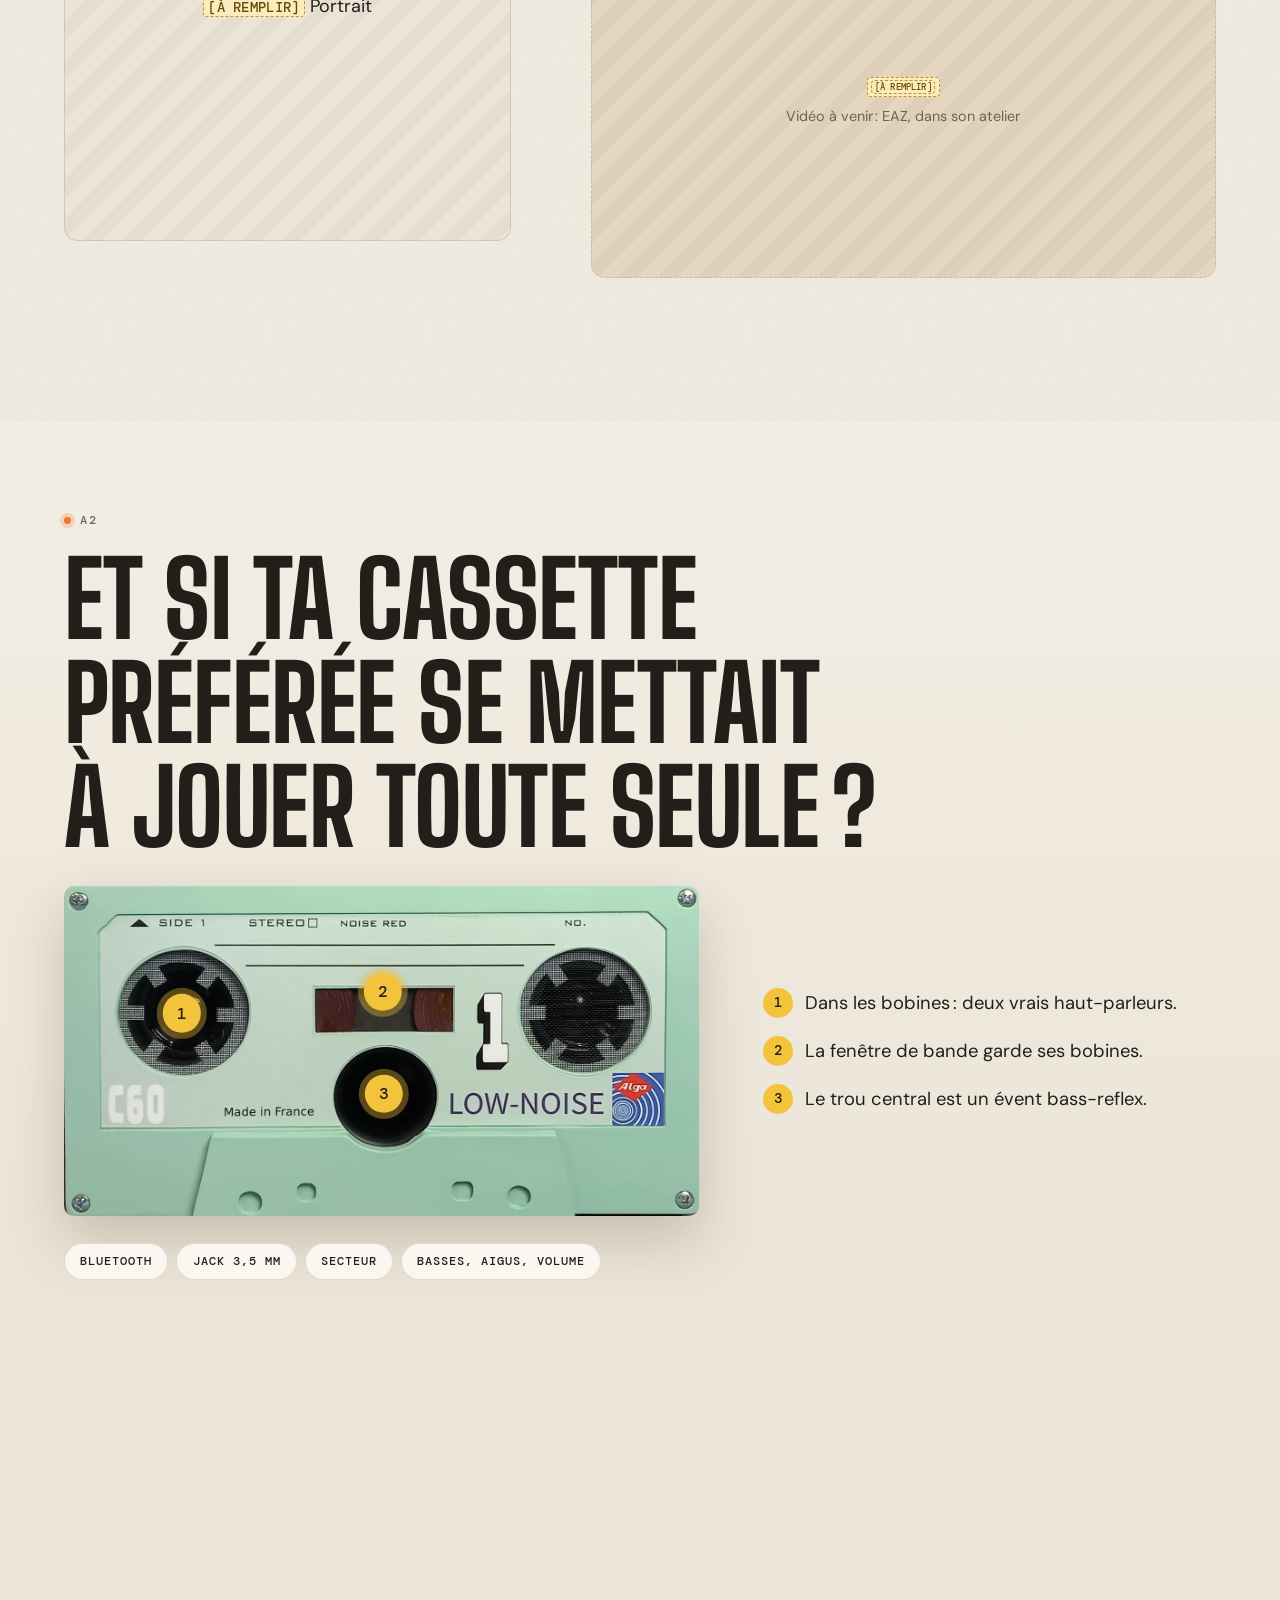
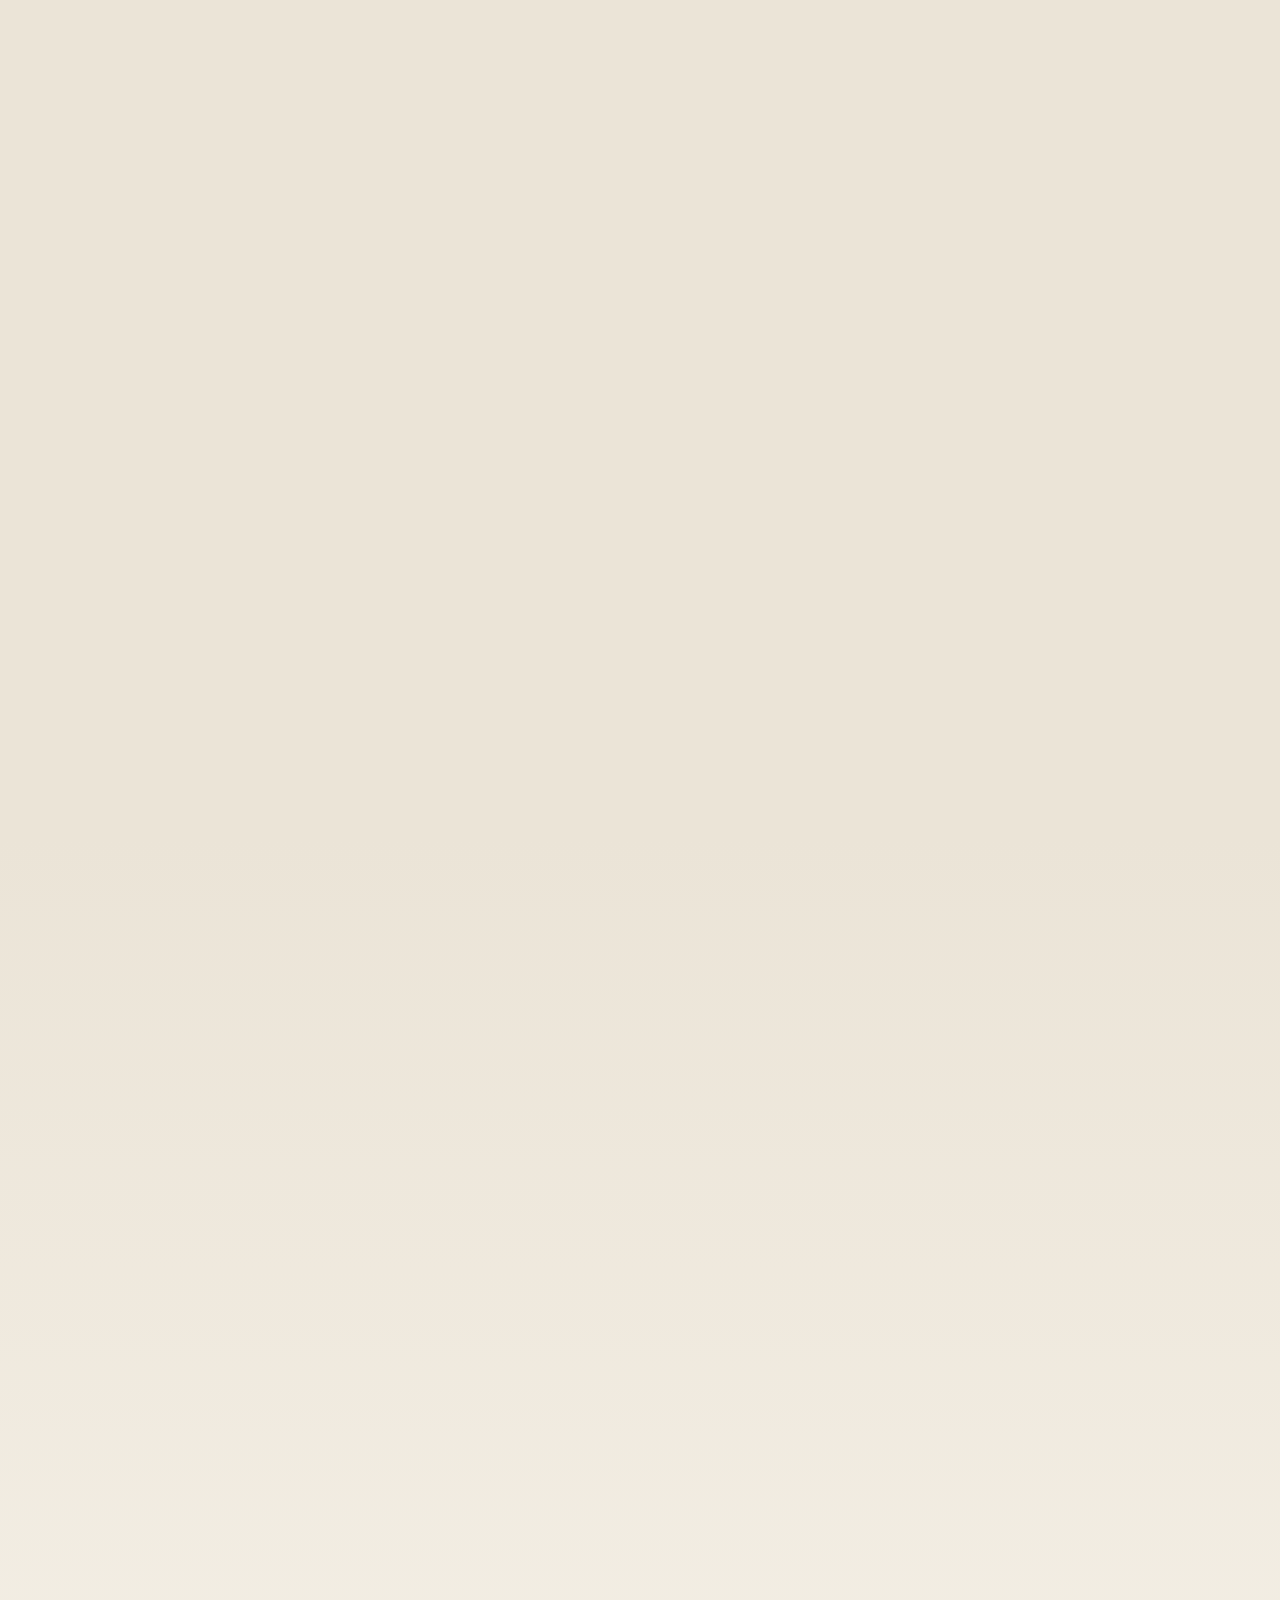
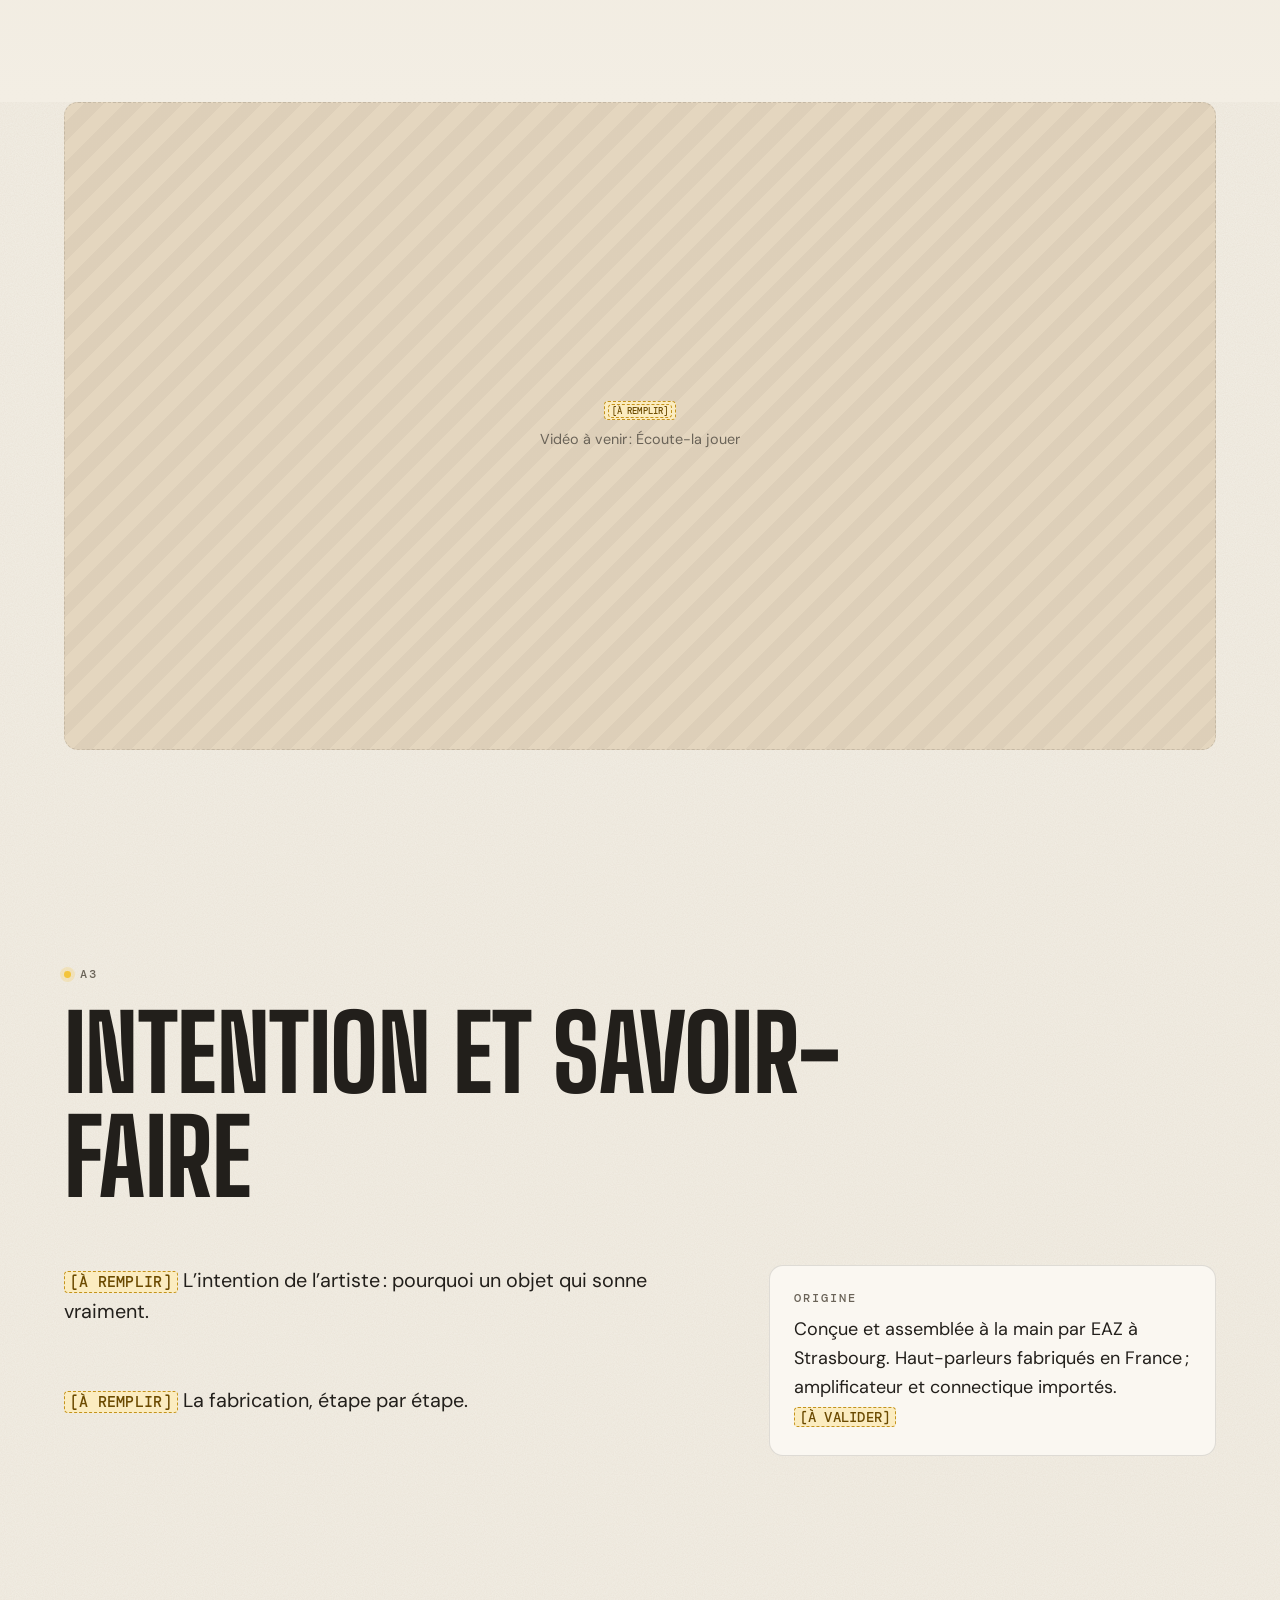
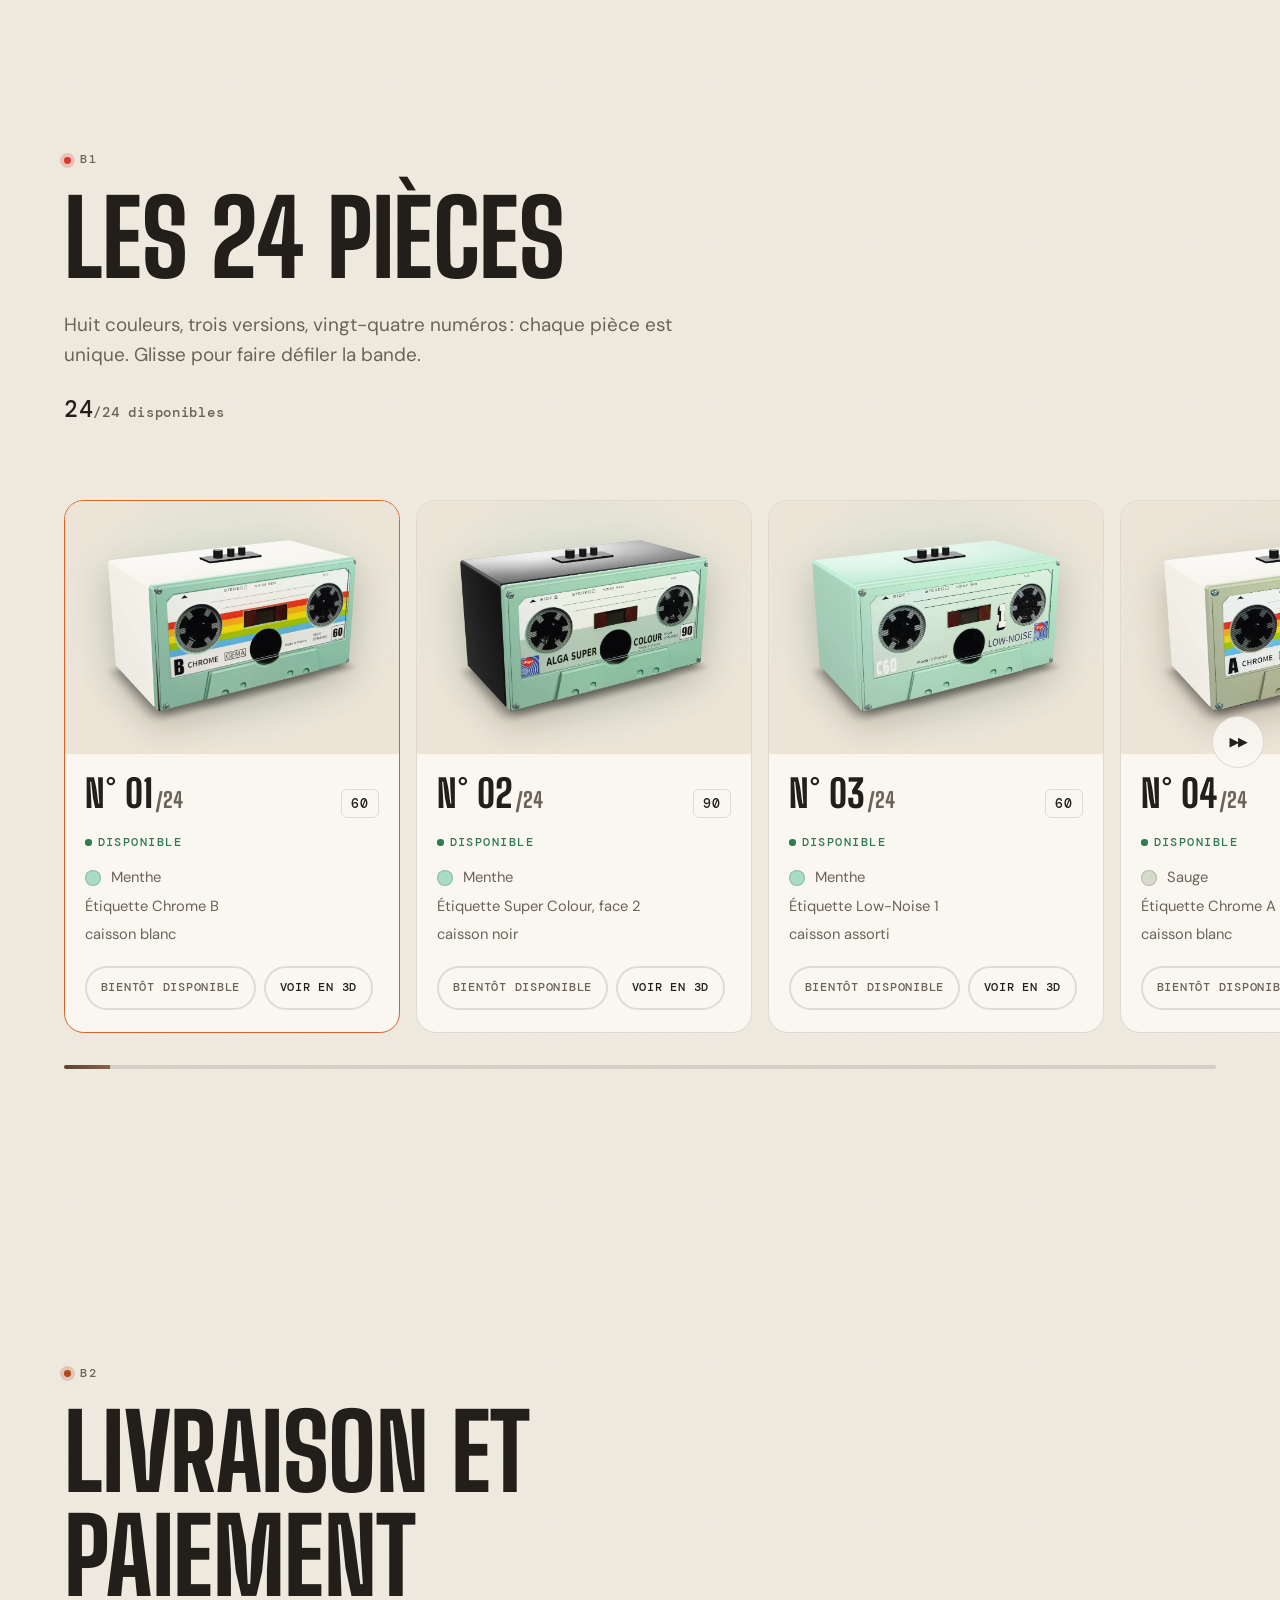
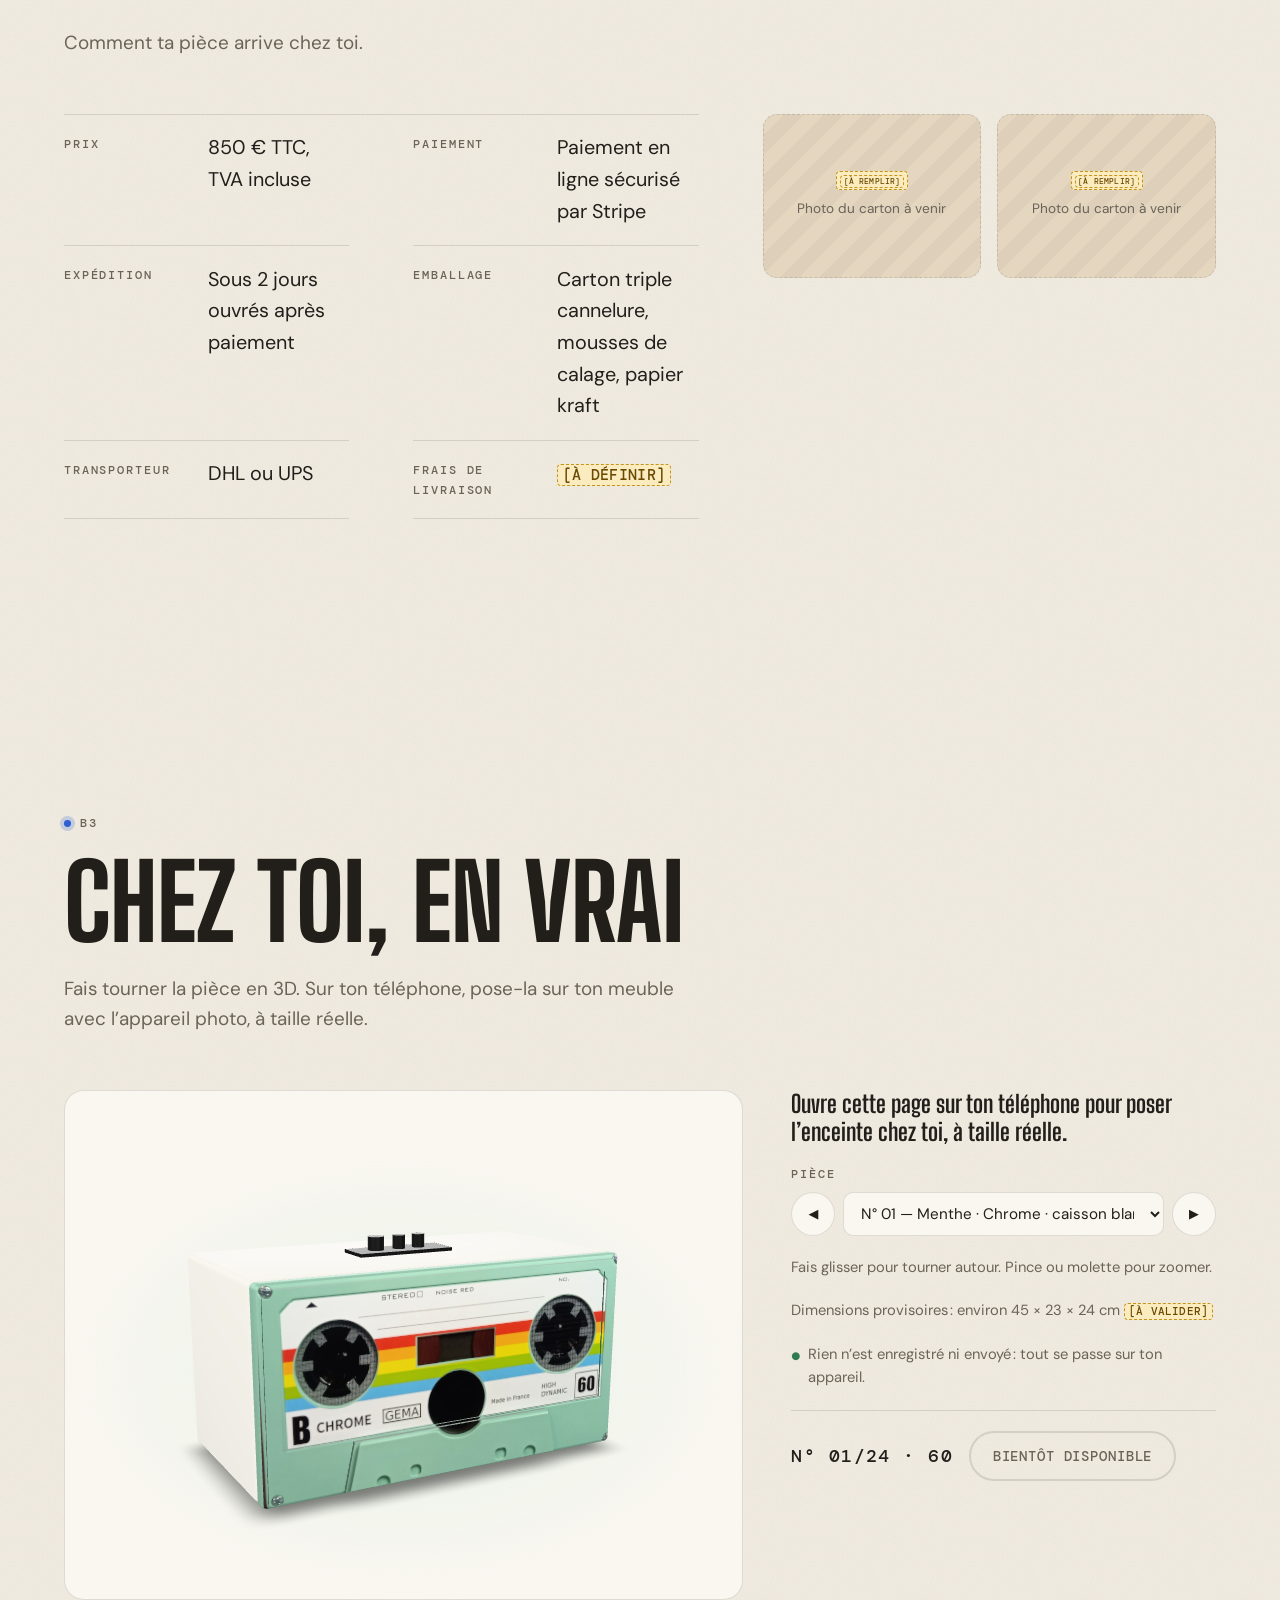
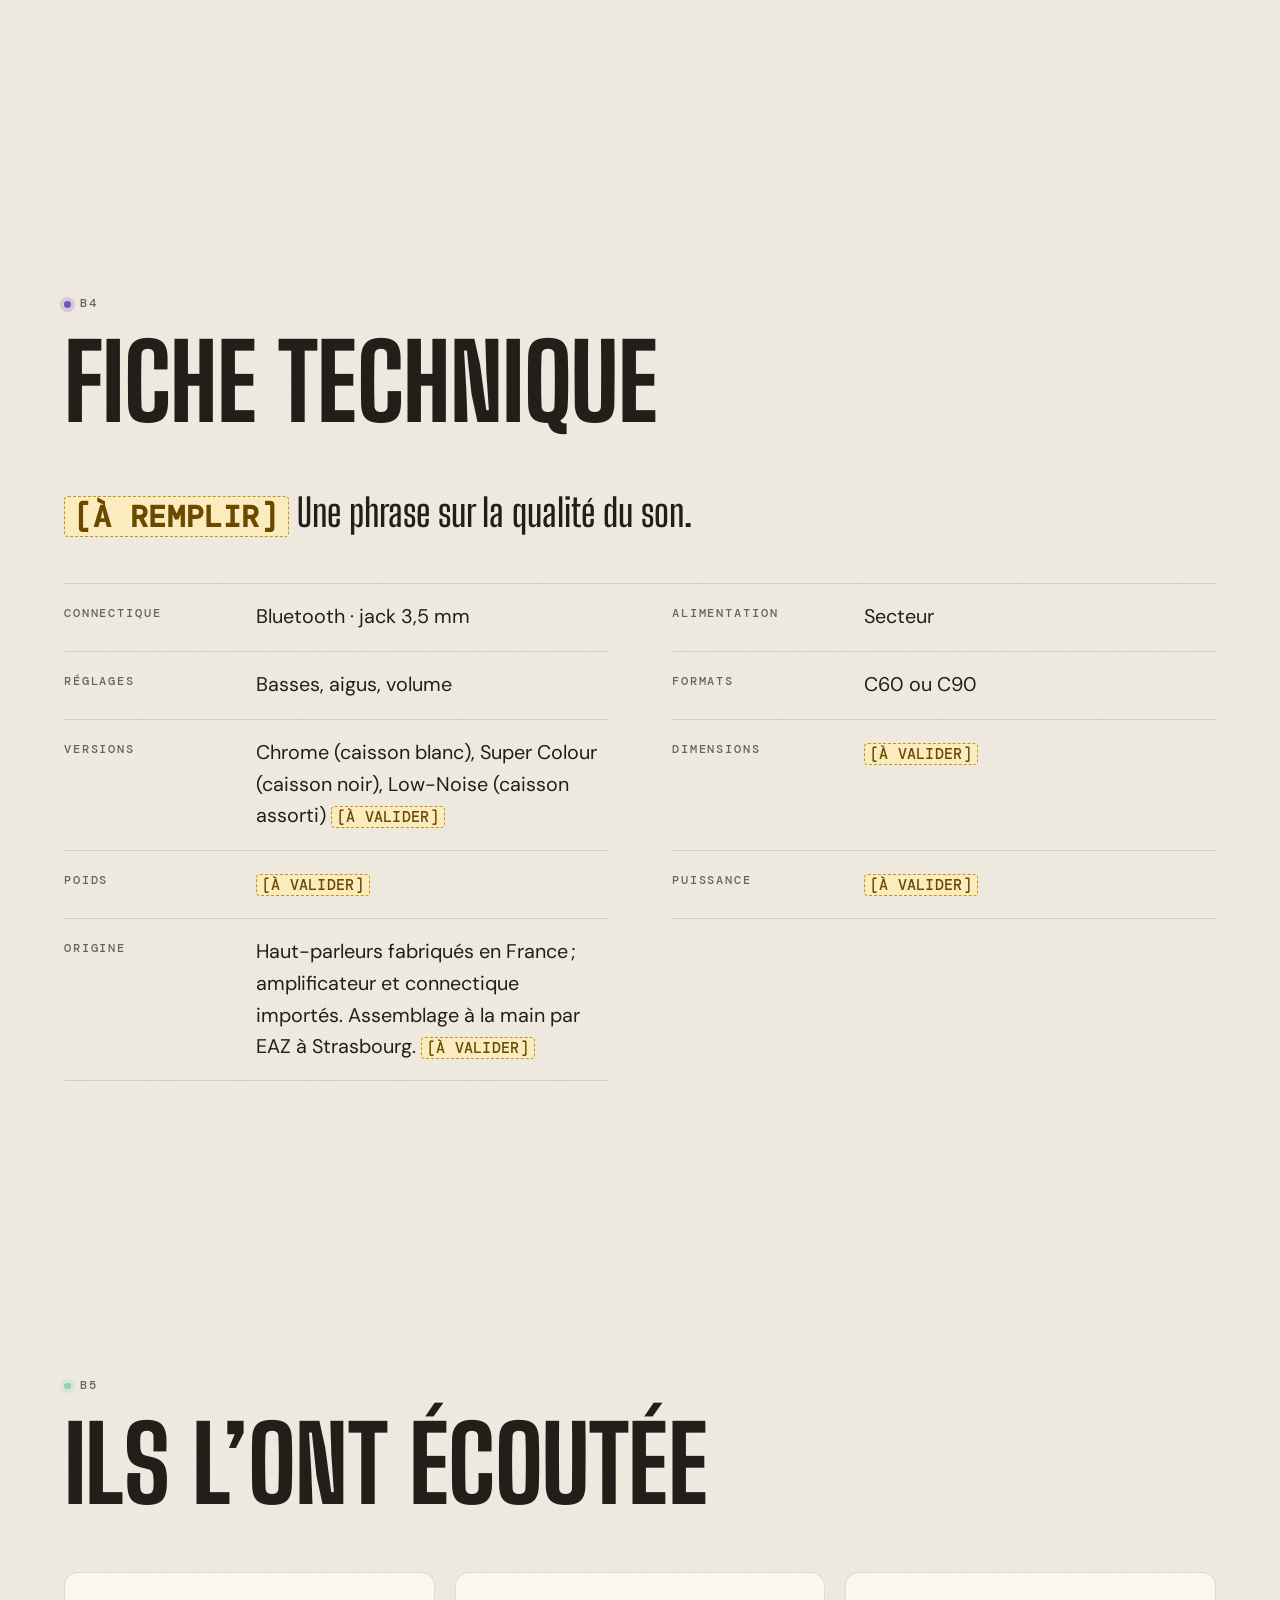
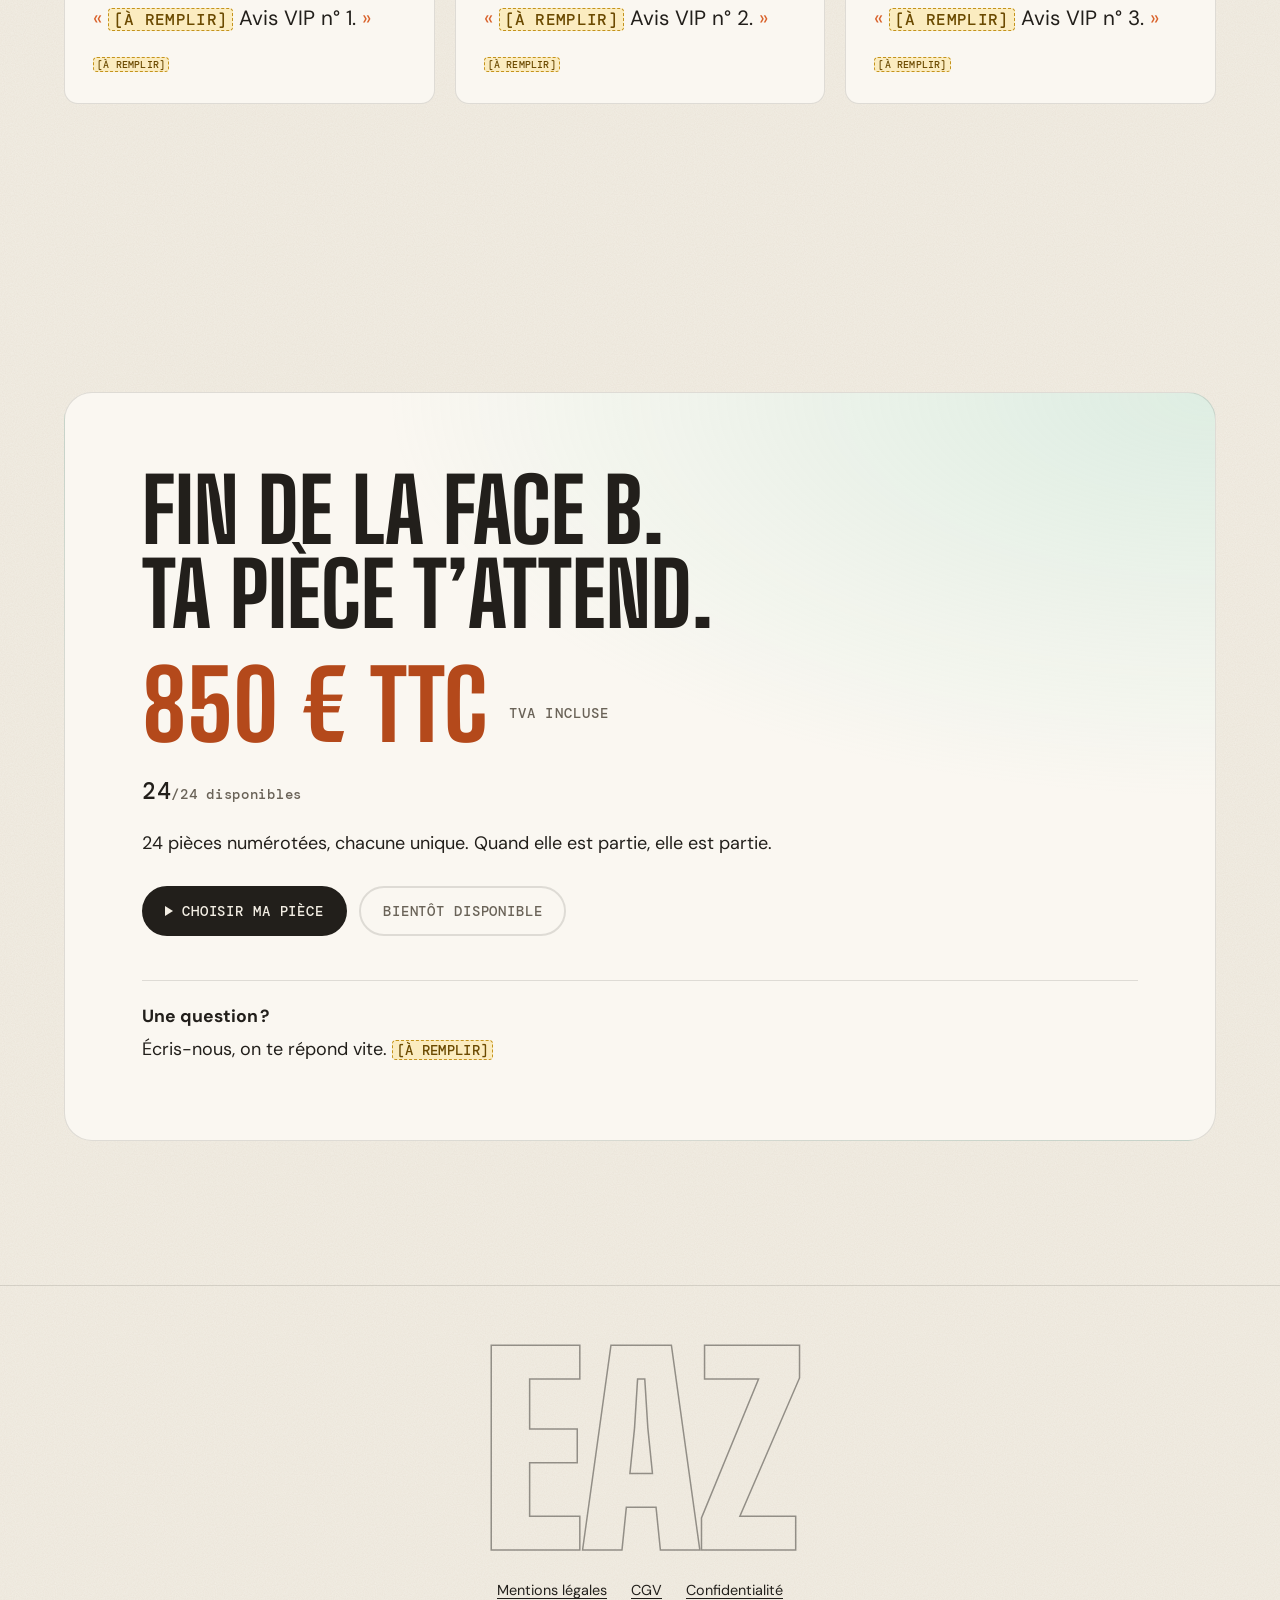
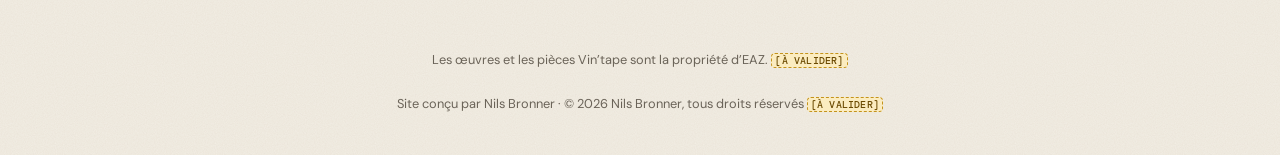
==== commit cea04bc2: "Annonce dès le hero qu'il s'agit d'une enceinte connectée Bluetooth, et dans les titres de partage C" ====
--- a/index.html
+++ b/index.html
@@ -3,8 +3,8 @@
 <head>
   <meta charset="utf-8">
   <meta name="viewport" content="width=device-width, initial-scale=1, viewport-fit=cover">
-  <title>Vin'tape — 24 enceintes-cassettes uniques par EAZ</title>
-  <meta name="description" content="Vin'tape, première édition de 24 enceintes-cassettes uniques et numérotées, œuvre de l'artiste plasticien EAZ (Strasbourg). Bluetooth, jack, vrai son. 850 € TTC.">
+  <title>Vin'tape — enceintes connectées en forme de cassette, 24 pièces uniques par EAZ</title>
+  <meta name="description" content="Vin'tape, enceintes connectées Bluetooth en forme de cassette : première édition de 24 pièces uniques et numérotées, œuvre de l'artiste plasticien EAZ (Strasbourg). Bluetooth, jack, vrai son. 850 € TTC.">
   <meta name="theme-color" content="#f3eee4">
   <meta name="color-scheme" content="light">
   <link rel="canonical" href="https://vin-tape-git-main-nils-projects11.vercel.app/">
@@ -13,8 +13,8 @@
   <meta property="og:type" content="website">
   <meta property="og:locale" content="fr_FR">
   <meta property="og:site_name" content="Vin'tape">
-  <meta property="og:title" content="Vin'tape — 24 enceintes-cassettes uniques par EAZ">
-  <meta property="og:description" content="Rewind. Play. Même frisson, vrai son. Première édition de 24 pièces numérotées, 850 € TTC.">
+  <meta property="og:title" content="Vin'tape — enceintes connectées en forme de cassette, 24 pièces uniques par EAZ">
+  <meta property="og:description" content="Enceinte connectée Bluetooth en forme de cassette. Rewind. Play. Même frisson, vrai son. 24 pièces numérotées, 850 € TTC.">
   <meta property="og:url" content="https://vin-tape-git-main-nils-projects11.vercel.app/">
   <meta property="og:image" content="https://vin-tape-git-main-nils-projects11.vercel.app/assets/img/og-v4.png">
   <meta property="og:image:width" content="1200">
@@ -22,8 +22,8 @@
   <meta property="og:image:alt" content="Trois enceintes Vin'tape : violet Chrome, jaune Low-Noise et menthe Super Colour">
   <meta property="og:image:type" content="image/png">
   <meta name="twitter:card" content="summary_large_image">
-  <meta name="twitter:title" content="Vin'tape — 24 enceintes-cassettes uniques par EAZ">
-  <meta name="twitter:description" content="Rewind. Play. Même frisson, vrai son. Première édition de 24 pièces numérotées, 850 € TTC.">
+  <meta name="twitter:title" content="Vin'tape — enceintes connectées en forme de cassette, 24 pièces uniques par EAZ">
+  <meta name="twitter:description" content="Enceinte connectée Bluetooth en forme de cassette. Rewind. Play. Même frisson, vrai son. 24 pièces numérotées, 850 € TTC.">
   <meta name="twitter:image" content="https://vin-tape-git-main-nils-projects11.vercel.app/assets/img/og-v4.png">
   <!-- Pinterest : code de vérification du domaine (Pinterest → Paramètres → Comptes revendiqués) -->
   <meta name="p:domain_verify" content="[À REMPLIR]">
@@ -38,7 +38,7 @@
   {
     "@context": "https://schema.org",
     "@type": "Product",
-    "name": "Vin'tape — enceinte-cassette, première édition",
+    "name": "Vin'tape — enceinte connectée Bluetooth en forme de cassette, première édition",
     "description": "Enceinte en forme de cassette audio, pièce unique numérotée parmi 24, œuvre de l'artiste plasticien EAZ (Strasbourg). Bluetooth, jack 3,5 mm, secteur.",
     "image": "https://vin-tape-git-main-nils-projects11.vercel.app/assets/img/og-v4.png",
     "brand": { "@type": "Brand", "name": "EAZ" },
@@ -64,6 +64,7 @@
       <div class="hero__texte">
         <p class="surtitre" data-contenu="hero.surtitre"></p>
         <h1 class="hero__titre" id="hero-titre">Vin’tape</h1>
+        <p class="hero__produit" data-contenu="hero.produit">Enceinte connectée Bluetooth en forme de cassette</p>
         <p class="hero__accroche" data-contenu="accroche"></p>
         <a class="bouton" href="#catalogue" data-contenu="hero.bouton">Découvrir les 24 pièces</a>
         <p class="hero__signature" data-contenu="hero.signature"></p>
--- a/css/vintape.css
+++ b/css/vintape.css
@@ -455,6 +455,17 @@
   letter-spacing: -.015em;
   text-transform: uppercase;
 }
+.hero__produit {
+  order: 2;
+  font-family: var(--police-mono);
+  font-weight: 500;
+  font-size: clamp(.85rem, 2.4vw, 1.05rem);
+  letter-spacing: .12em;
+  text-transform: uppercase;
+  color: var(--accent-fonce);
+  max-width: 40ch;
+  text-wrap: balance;
+}
 .hero__visuel { order: 3; width: min(100%, 34rem); margin-block: .25rem; }
 .hero__accroche {
   order: 4;
@@ -514,6 +525,7 @@
     grid-template-areas:
       "surtitre visuel"
       "titre    visuel"
+      "produit  visuel"
       "accroche visuel"
       "bouton   visuel"
       "signature visuel";
@@ -525,6 +537,7 @@
   }
   .hero .surtitre { grid-area: surtitre; align-self: end; }
   .hero__titre { grid-area: titre; font-size: clamp(7rem, 13vw, 13rem); }
+  .hero__produit { grid-area: produit; }
   .hero__visuel { grid-area: visuel; align-self: center; width: 100%; }
   .hero__accroche { grid-area: accroche; }
   .hero .bouton { grid-area: bouton; }
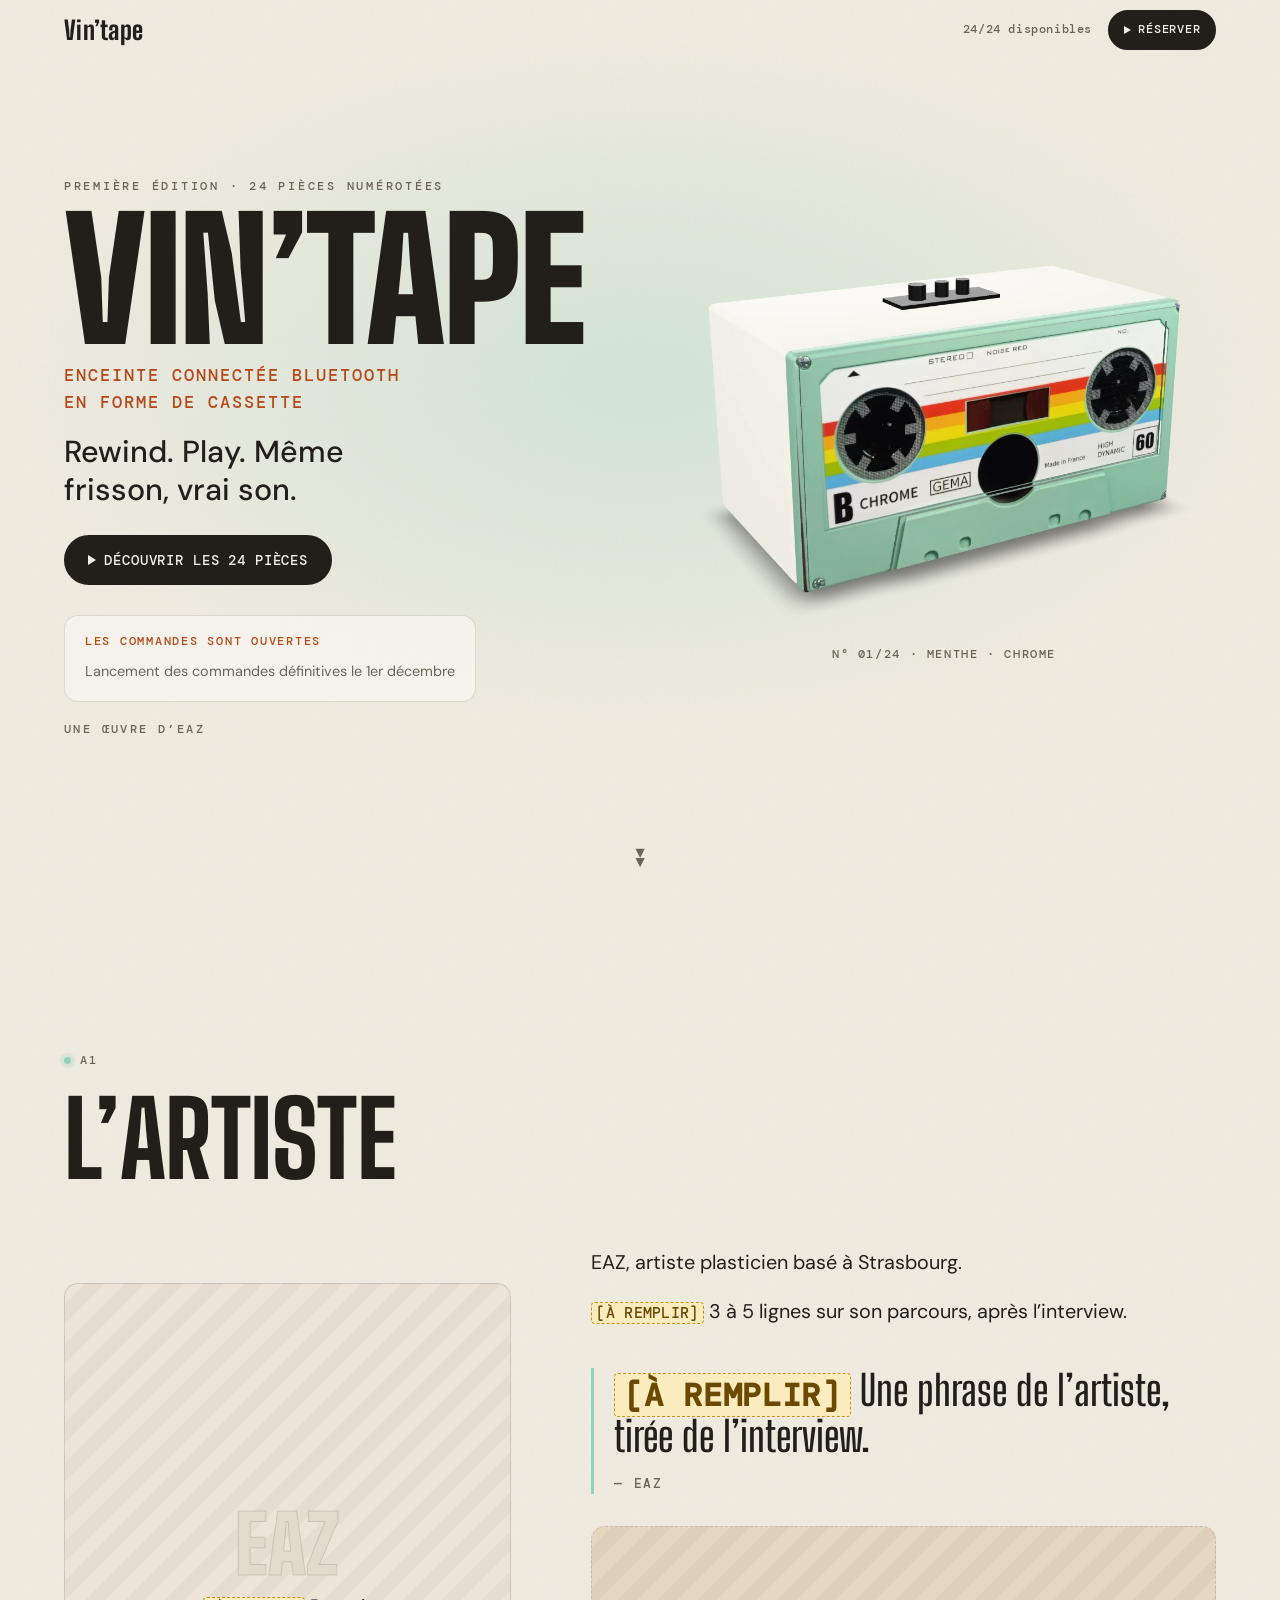
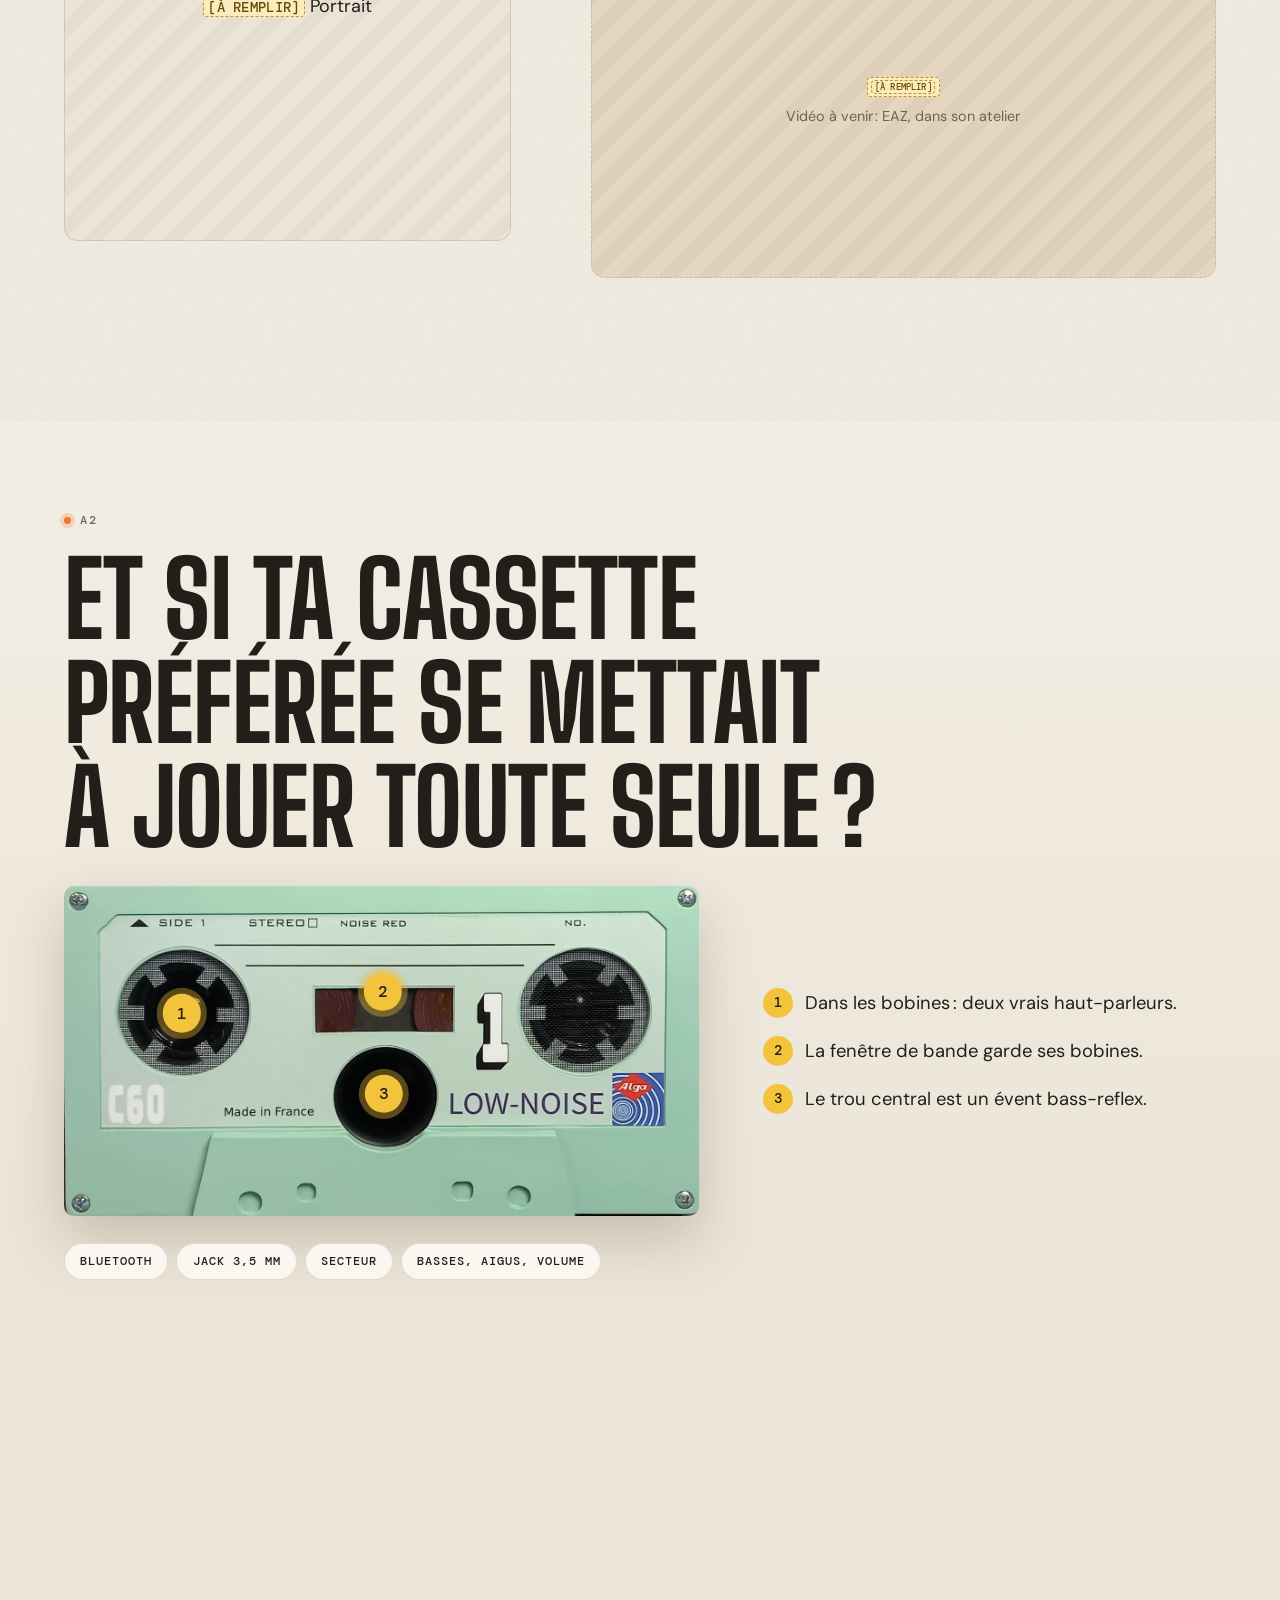
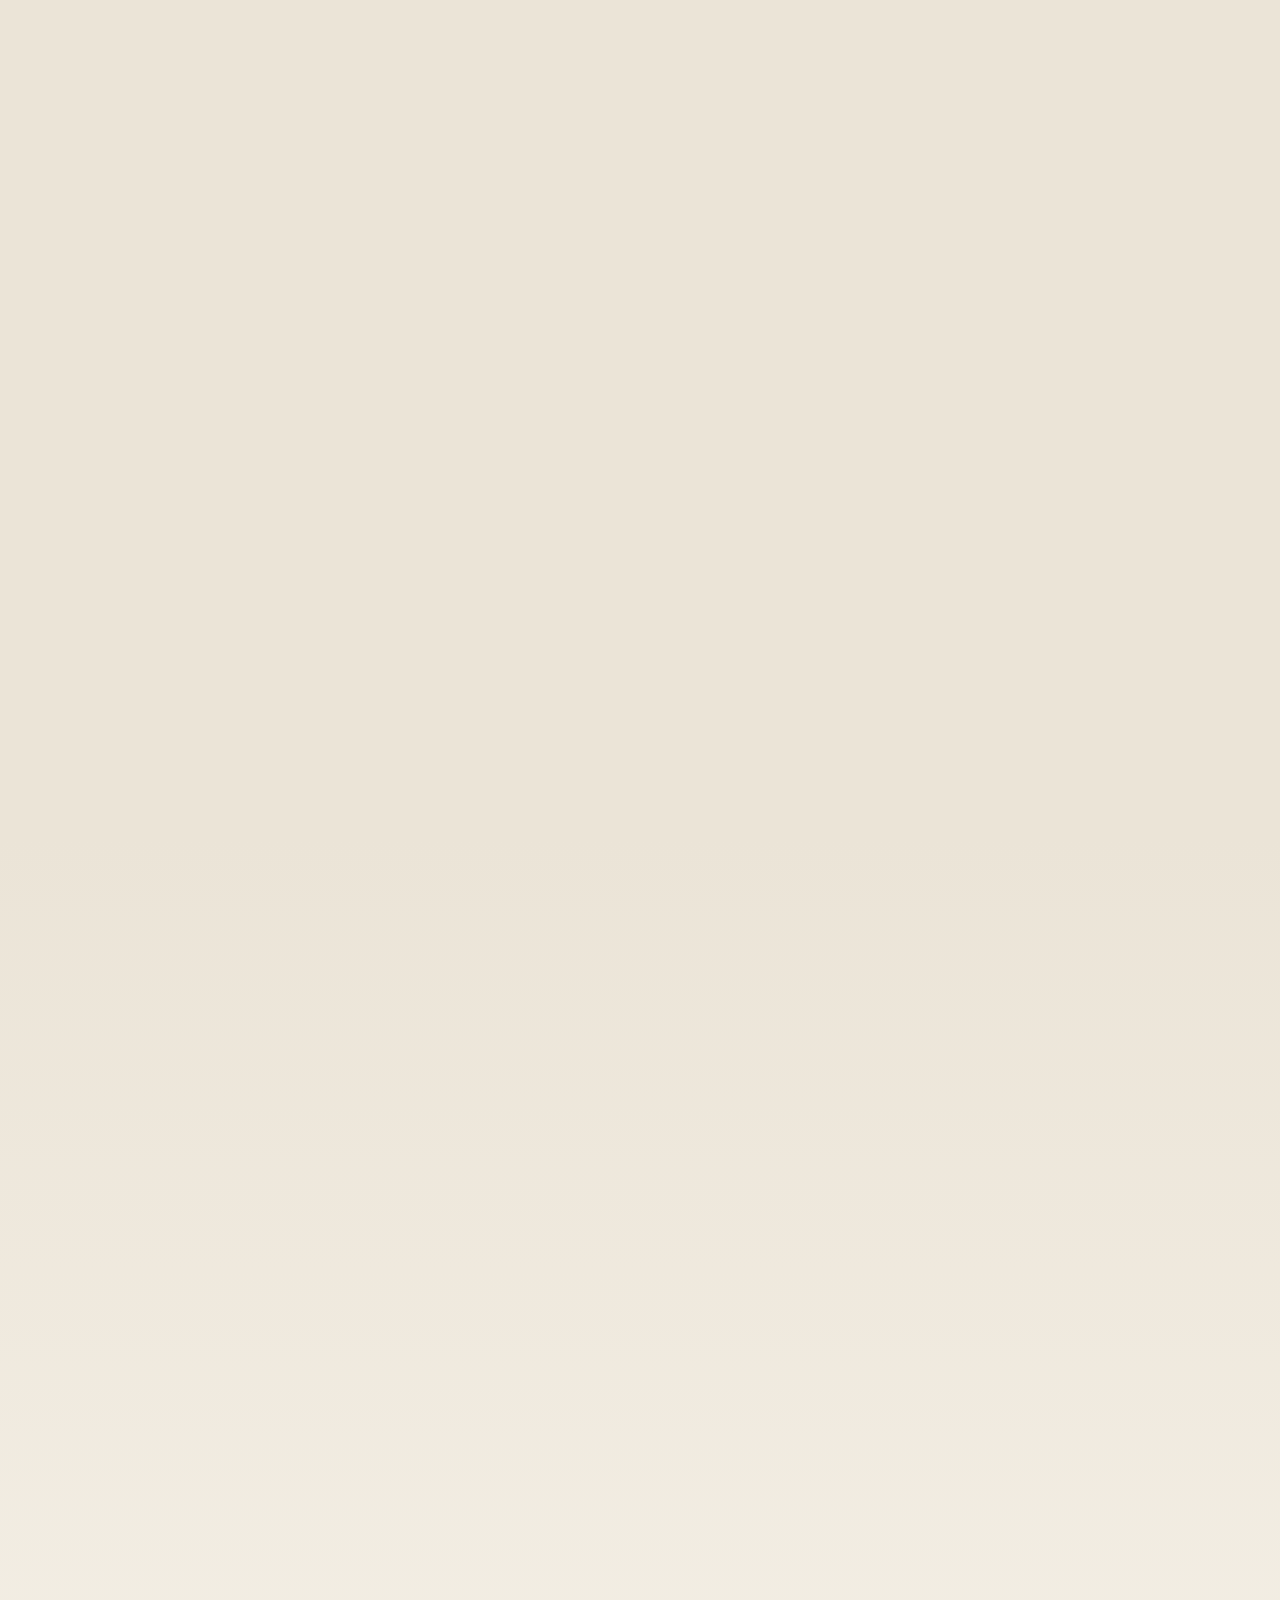
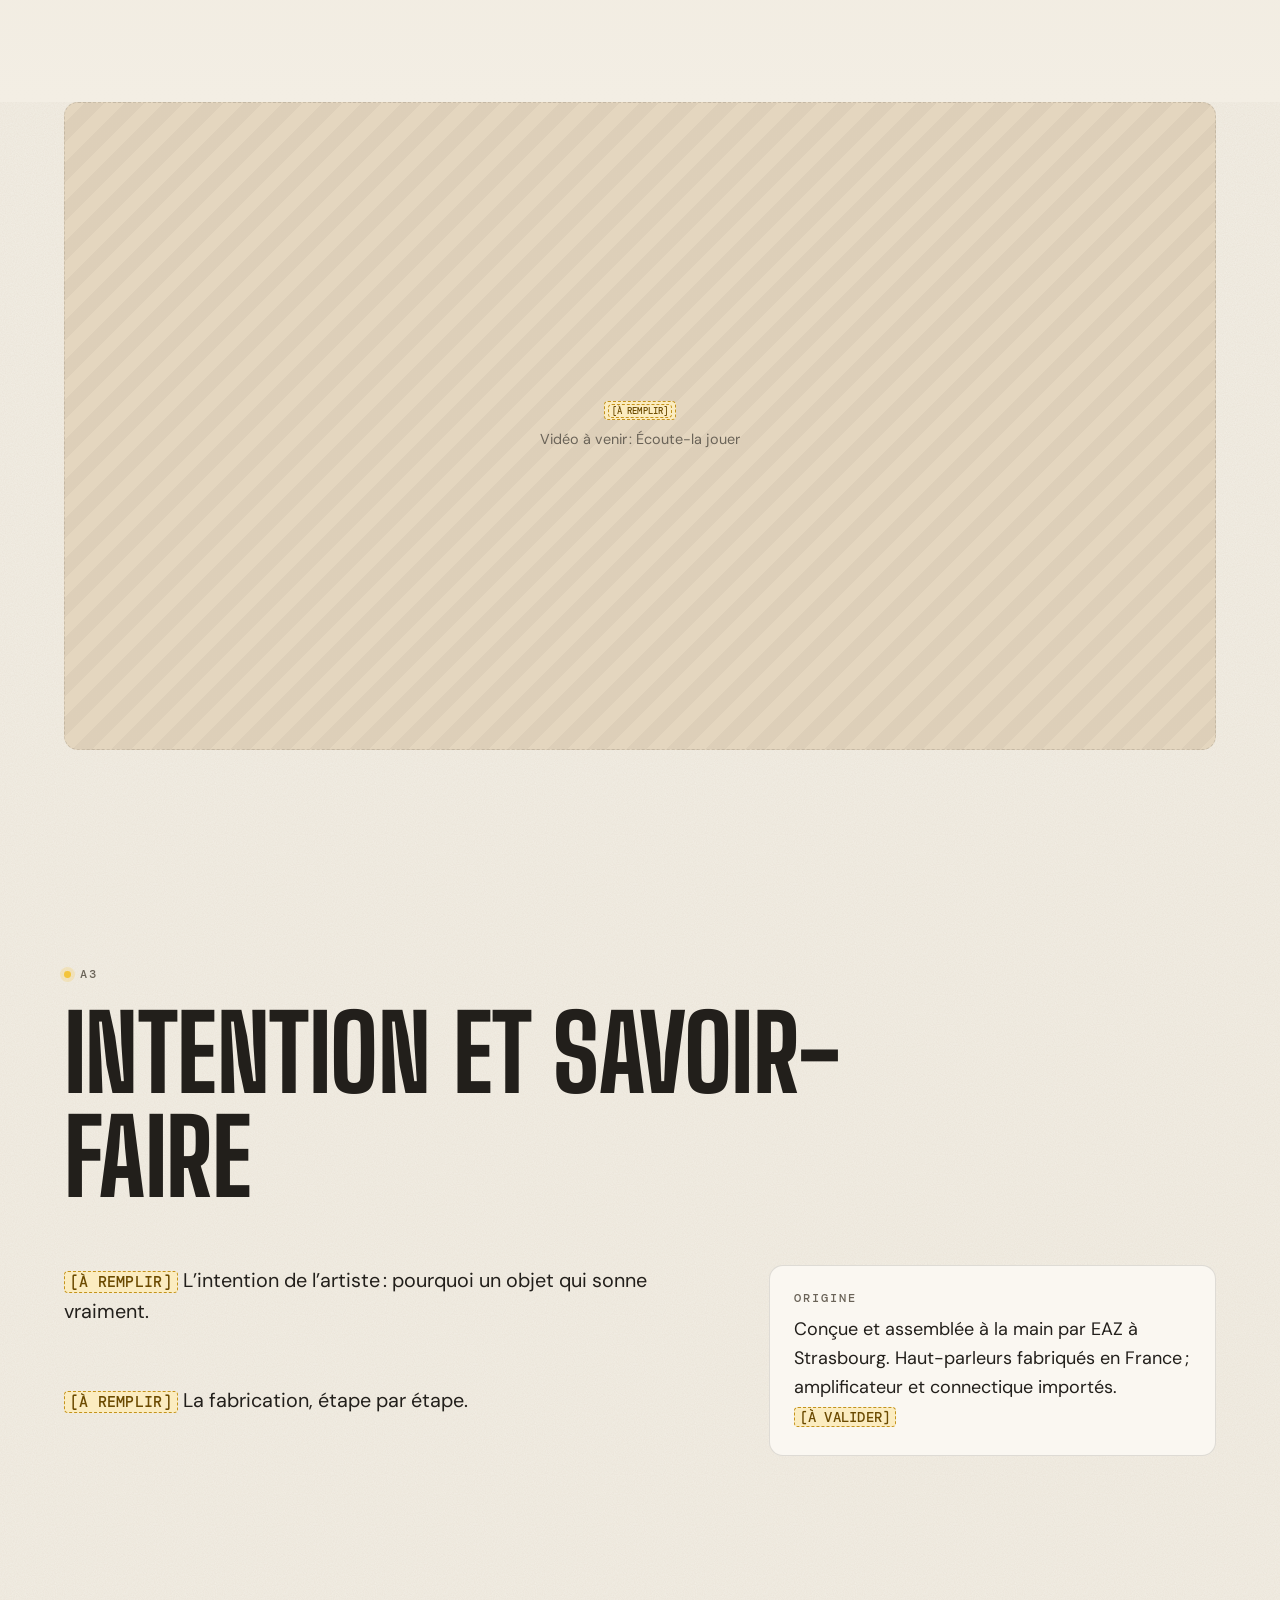
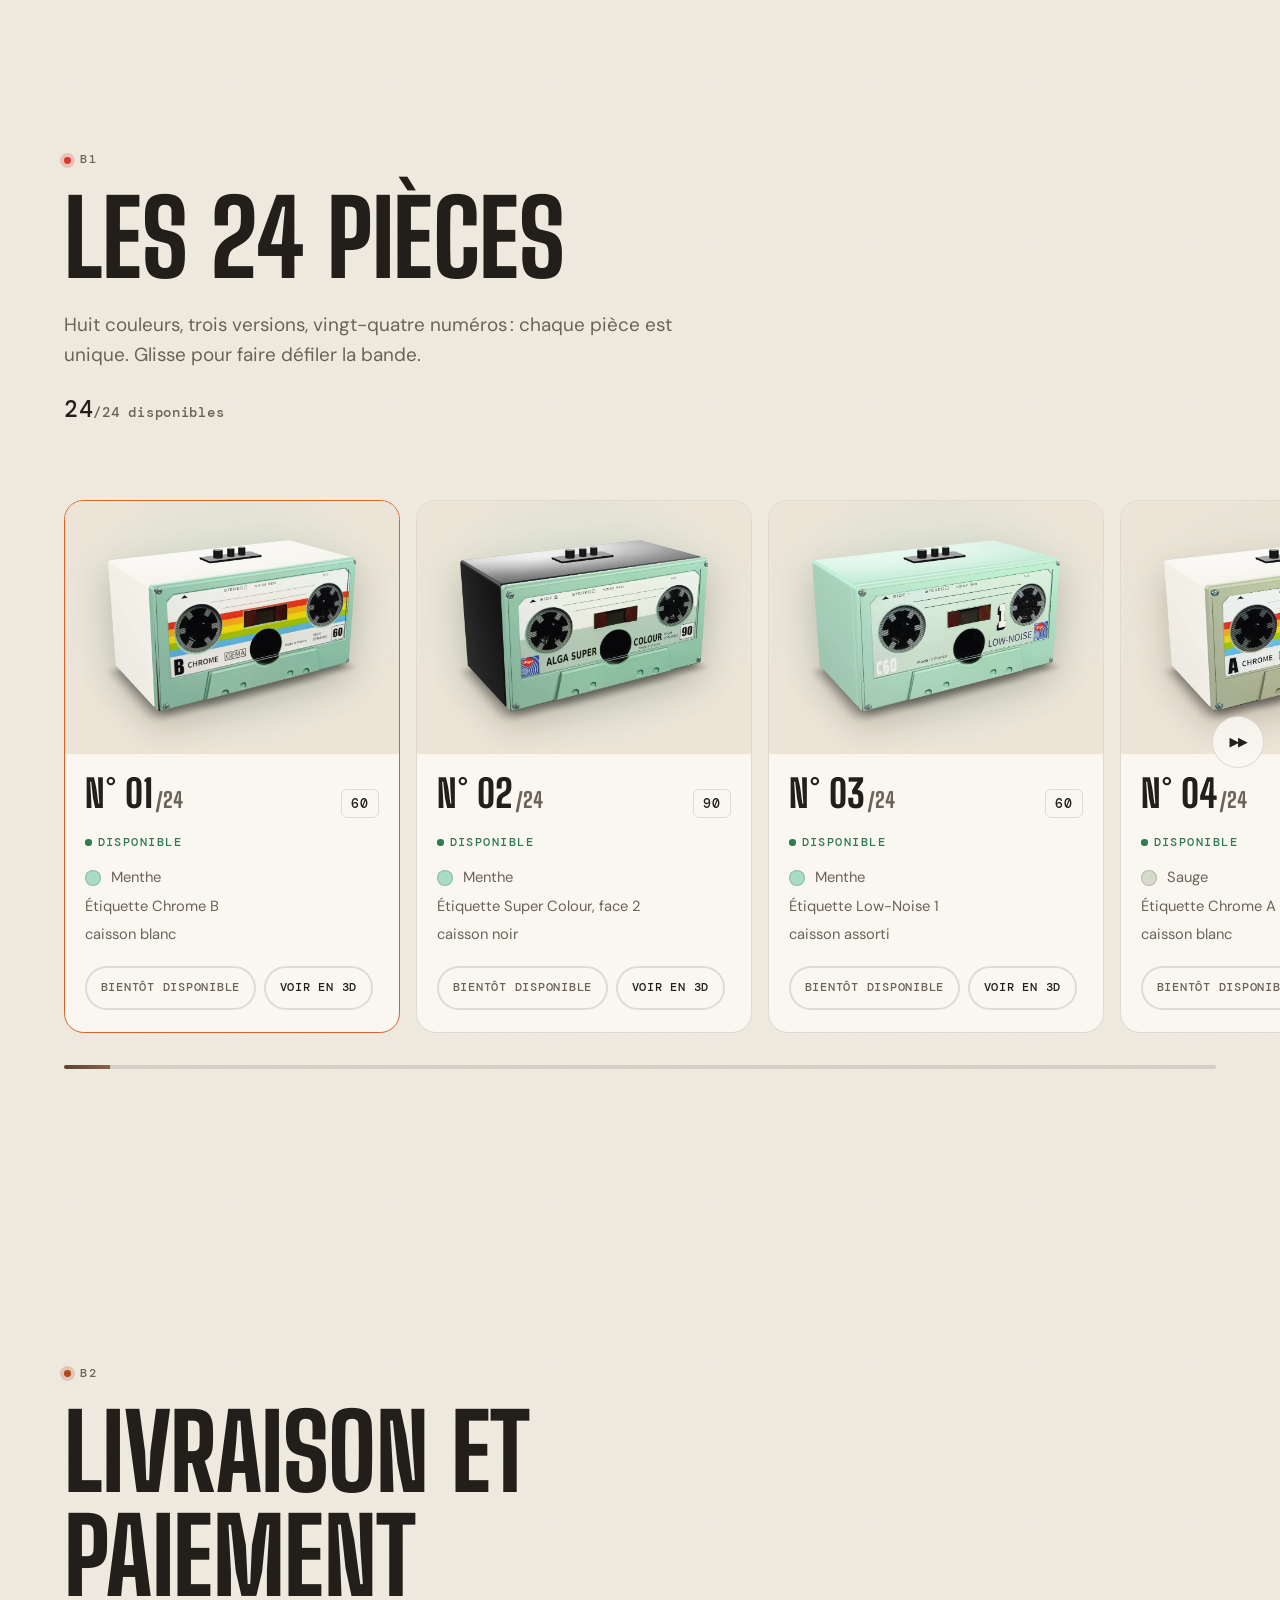
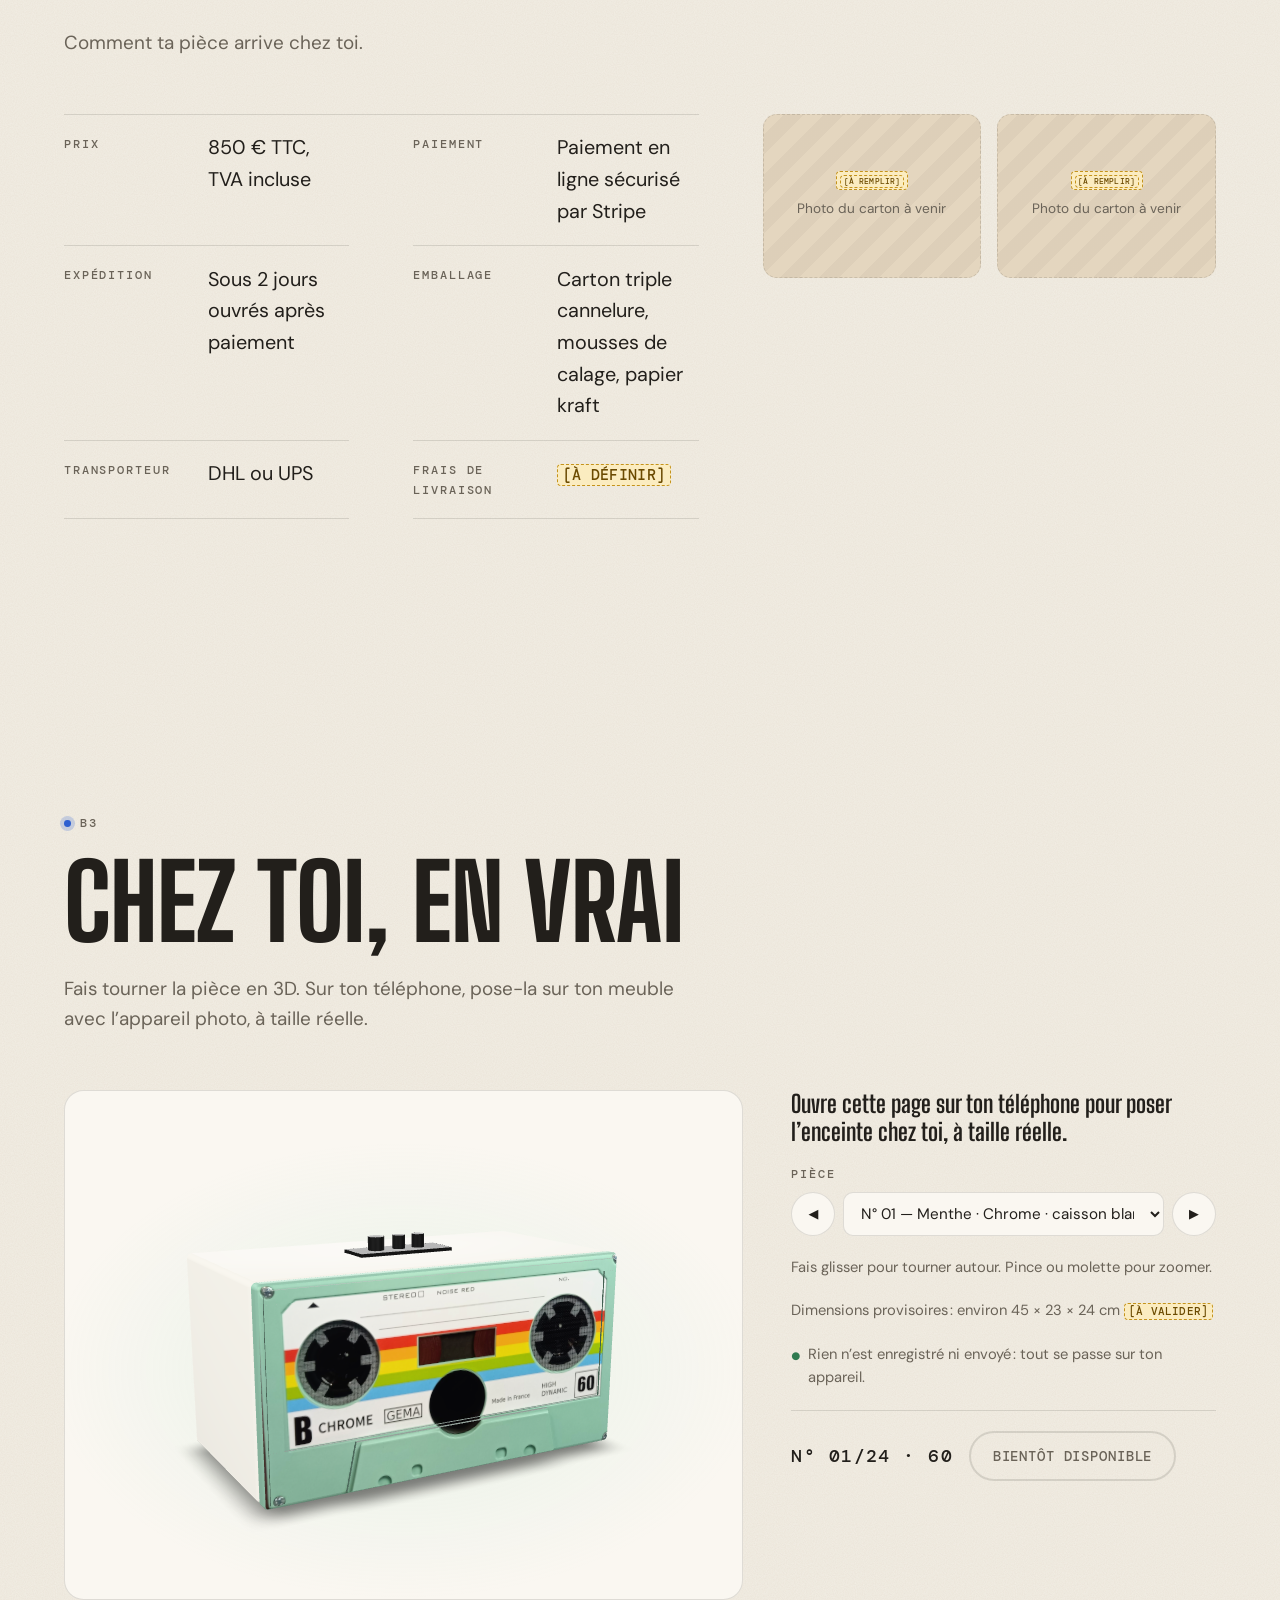
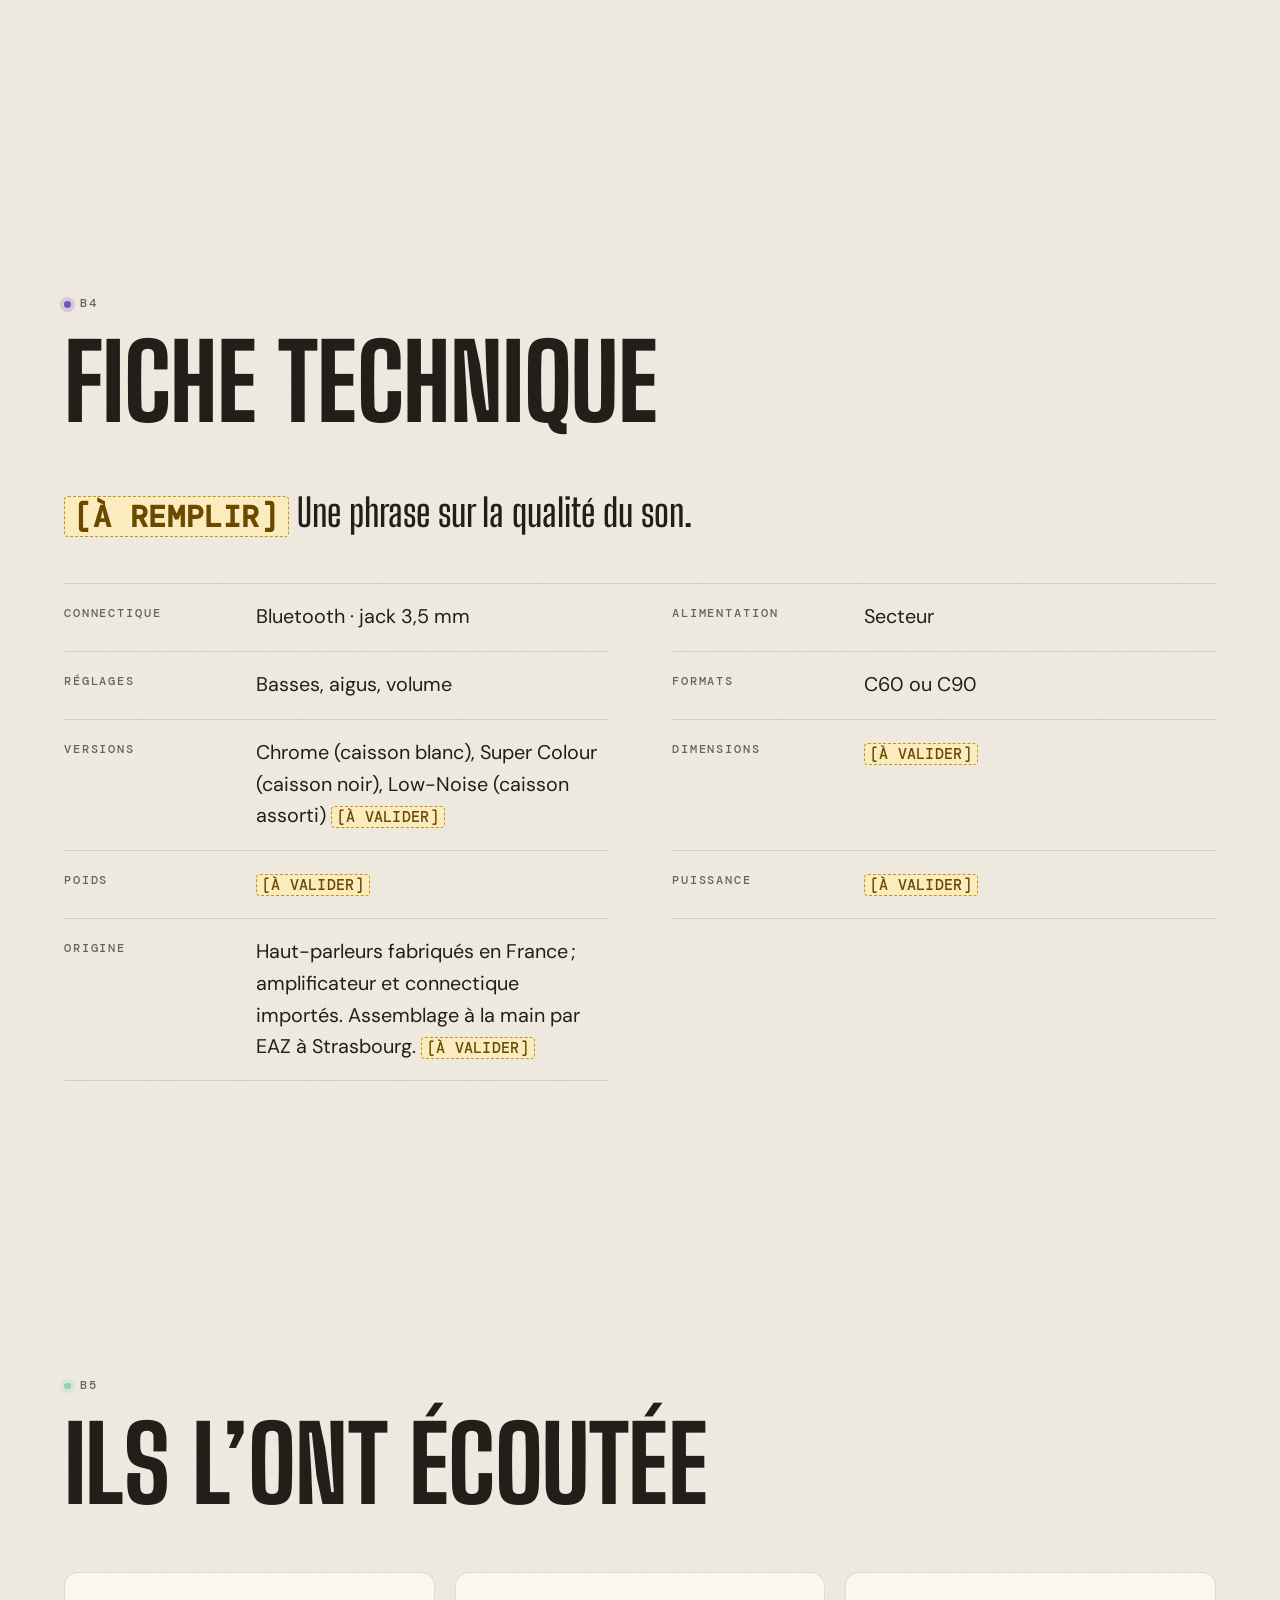
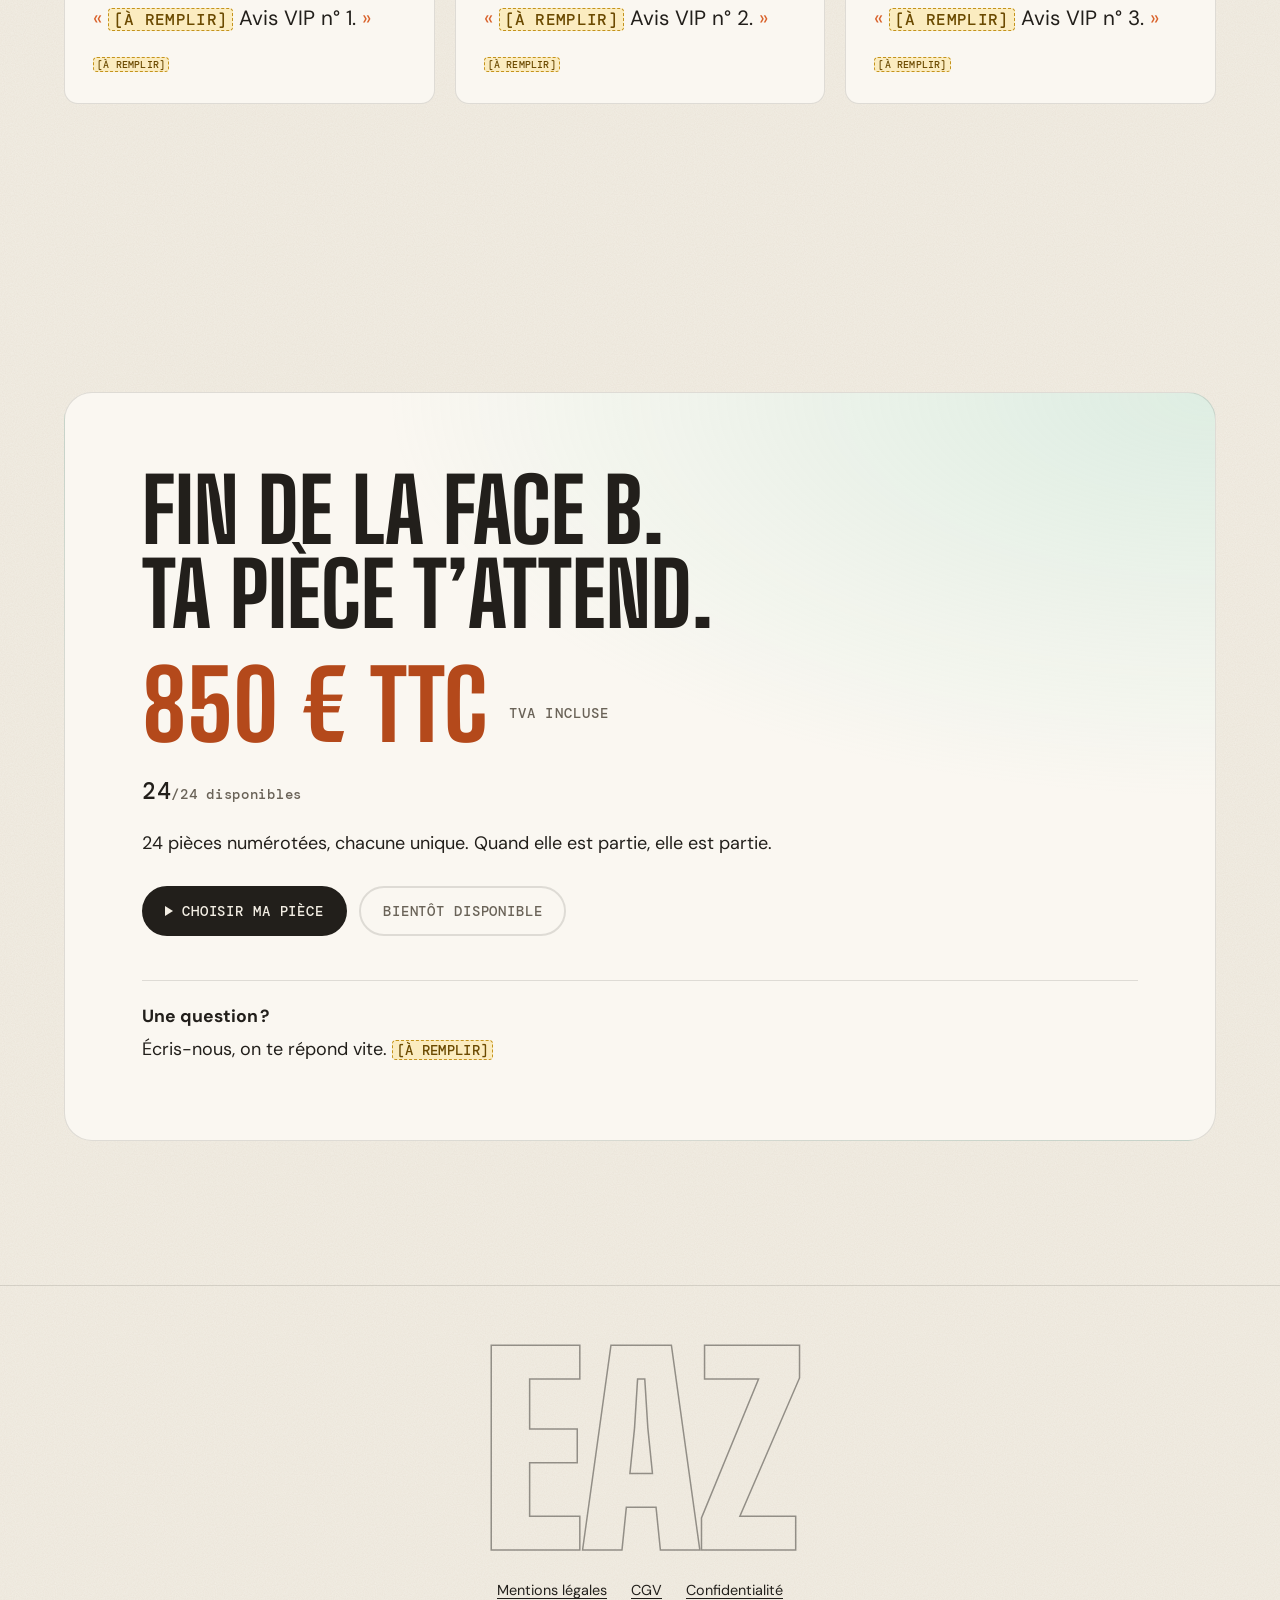
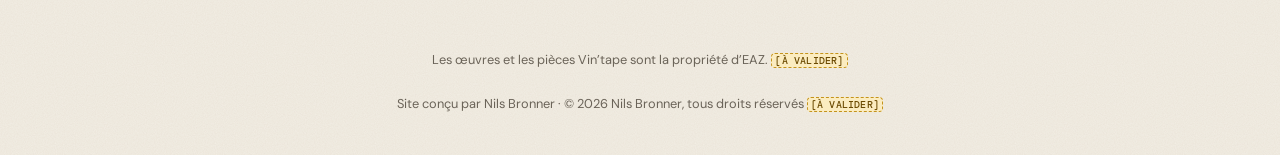
==== commit 1264b10b: "Ajoute le compte à rebours jusqu'au lancement des commandes définitives le 1er décembre Co-Authored-" ====
--- a/index.html
+++ b/index.html
@@ -67,6 +67,11 @@
         <p class="hero__produit" data-contenu="hero.produit">Enceinte connectée Bluetooth en forme de cassette</p>
         <p class="hero__accroche" data-contenu="accroche"></p>
         <a class="bouton" href="#catalogue" data-contenu="hero.bouton">Découvrir les 24 pièces</a>
+        <div class="rebours" data-rebours>
+          <p class="rebours__titre" data-contenu="lancement.titre">Précommande disponible pour réserver</p>
+          <p class="rebours__compteur" data-rebours-compteur role="timer" aria-live="off"></p>
+          <p class="rebours__texte" data-contenu="lancement.texte">Lancement des commandes définitives le 1er décembre</p>
+        </div>
         <p class="hero__signature" data-contenu="hero.signature"></p>
       </div>
       <figure class="hero__visuel">
--- a/css/vintape.css
+++ b/css/vintape.css
@@ -476,7 +476,22 @@
   text-wrap: balance;
 }
 .hero .bouton { order: 5; margin-top: .5rem; }
-.hero__signature { order: 6; font-family: var(--police-mono); font-size: .75rem; letter-spacing: .2em; text-transform: uppercase; color: var(--discret); }
+.rebours {
+  order: 6;
+  display: grid; justify-items: center; gap: .55rem;
+  margin-top: .75rem;
+  padding: 1rem 1.25rem 1.1rem;
+  border: 1px solid var(--ligne);
+  border-radius: var(--rayon);
+  background: rgb(250 247 241 / .7);
+}
+.rebours__titre { font-family: var(--police-mono); font-weight: 500; font-size: .78rem; letter-spacing: .14em; text-transform: uppercase; color: var(--accent-fonce); }
+.rebours__compteur { display: flex; gap: .5rem; min-height: 3.35rem; }
+.rebours__case { display: grid; justify-items: center; min-width: 3.6rem; padding: .35rem .4rem; border-radius: 10px; background: var(--texte); color: var(--fond); }
+.rebours__valeur { font-family: var(--police-titre); font-weight: 800; font-size: 2rem; line-height: 1; font-variant-numeric: tabular-nums; }
+.rebours__unite { font-family: var(--police-mono); font-size: .62rem; letter-spacing: .12em; text-transform: uppercase; opacity: .75; }
+.rebours__texte { font-size: .9rem; color: var(--discret); }
+.hero__signature { order: 7; font-family: var(--police-mono); font-size: .75rem; letter-spacing: .2em; text-transform: uppercase; color: var(--discret); }
 
 .hero__piece {
   position: relative;
@@ -528,6 +543,7 @@
       "produit  visuel"
       "accroche visuel"
       "bouton   visuel"
+      "rebours  visuel"
       "signature visuel";
     justify-items: start;
     text-align: left;
@@ -541,6 +557,7 @@
   .hero__visuel { grid-area: visuel; align-self: center; width: 100%; }
   .hero__accroche { grid-area: accroche; }
   .hero .bouton { grid-area: bouton; }
+  .rebours { grid-area: rebours; justify-items: start; justify-self: start; }
   .hero__signature { grid-area: signature; align-self: start; }
   .hero__legende { text-align: center; }
 }
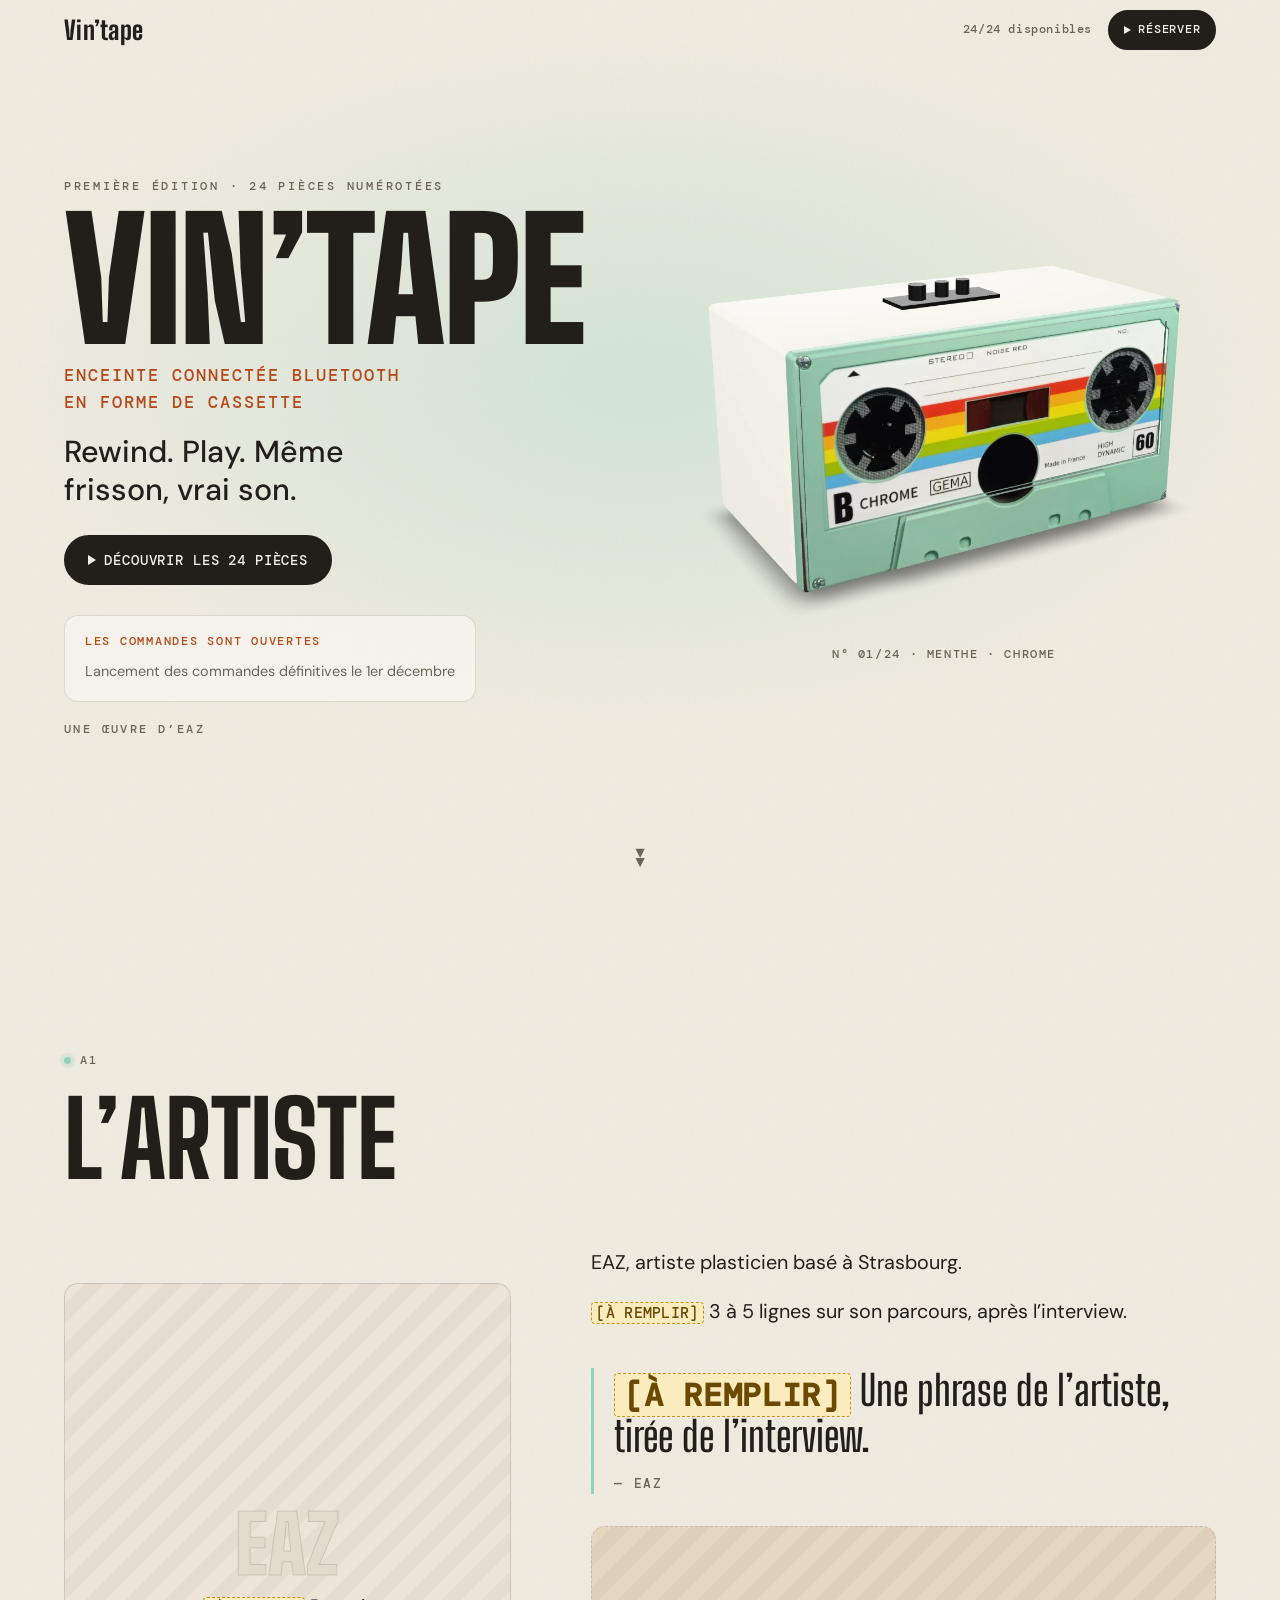
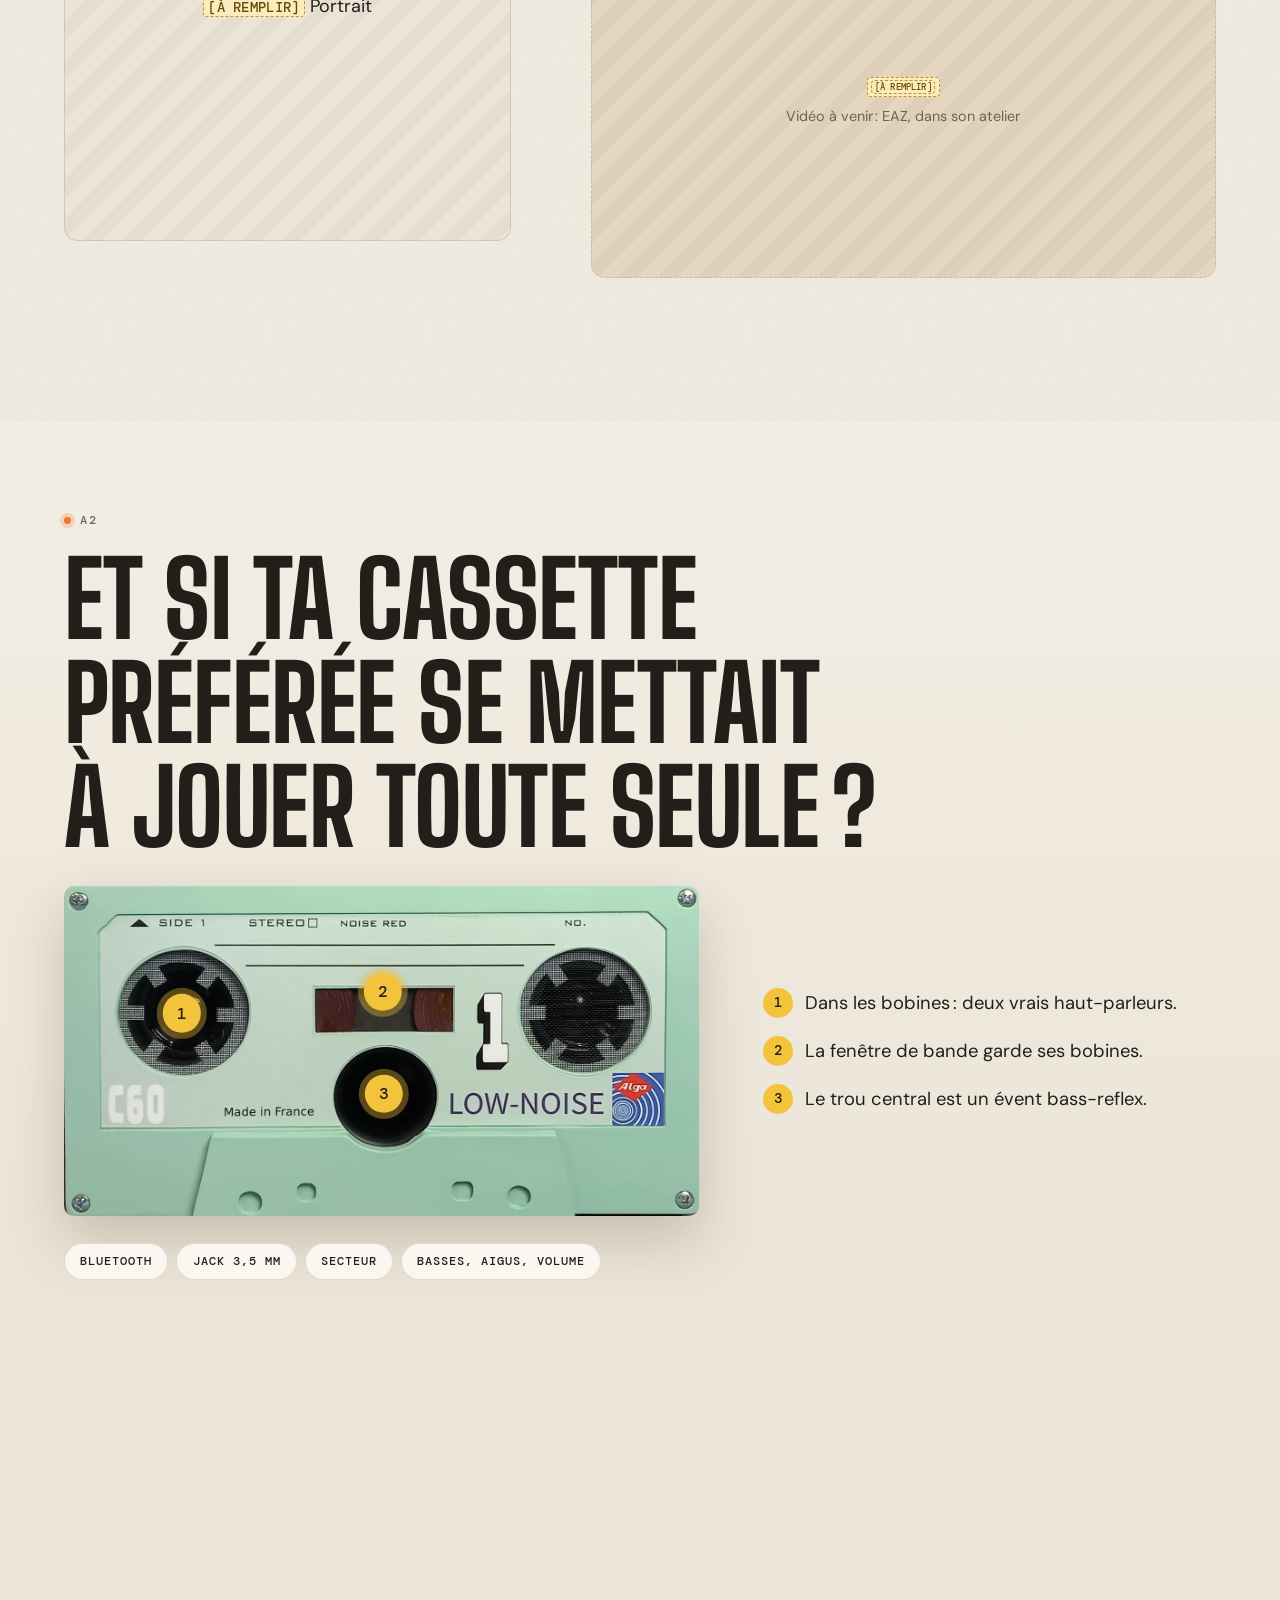
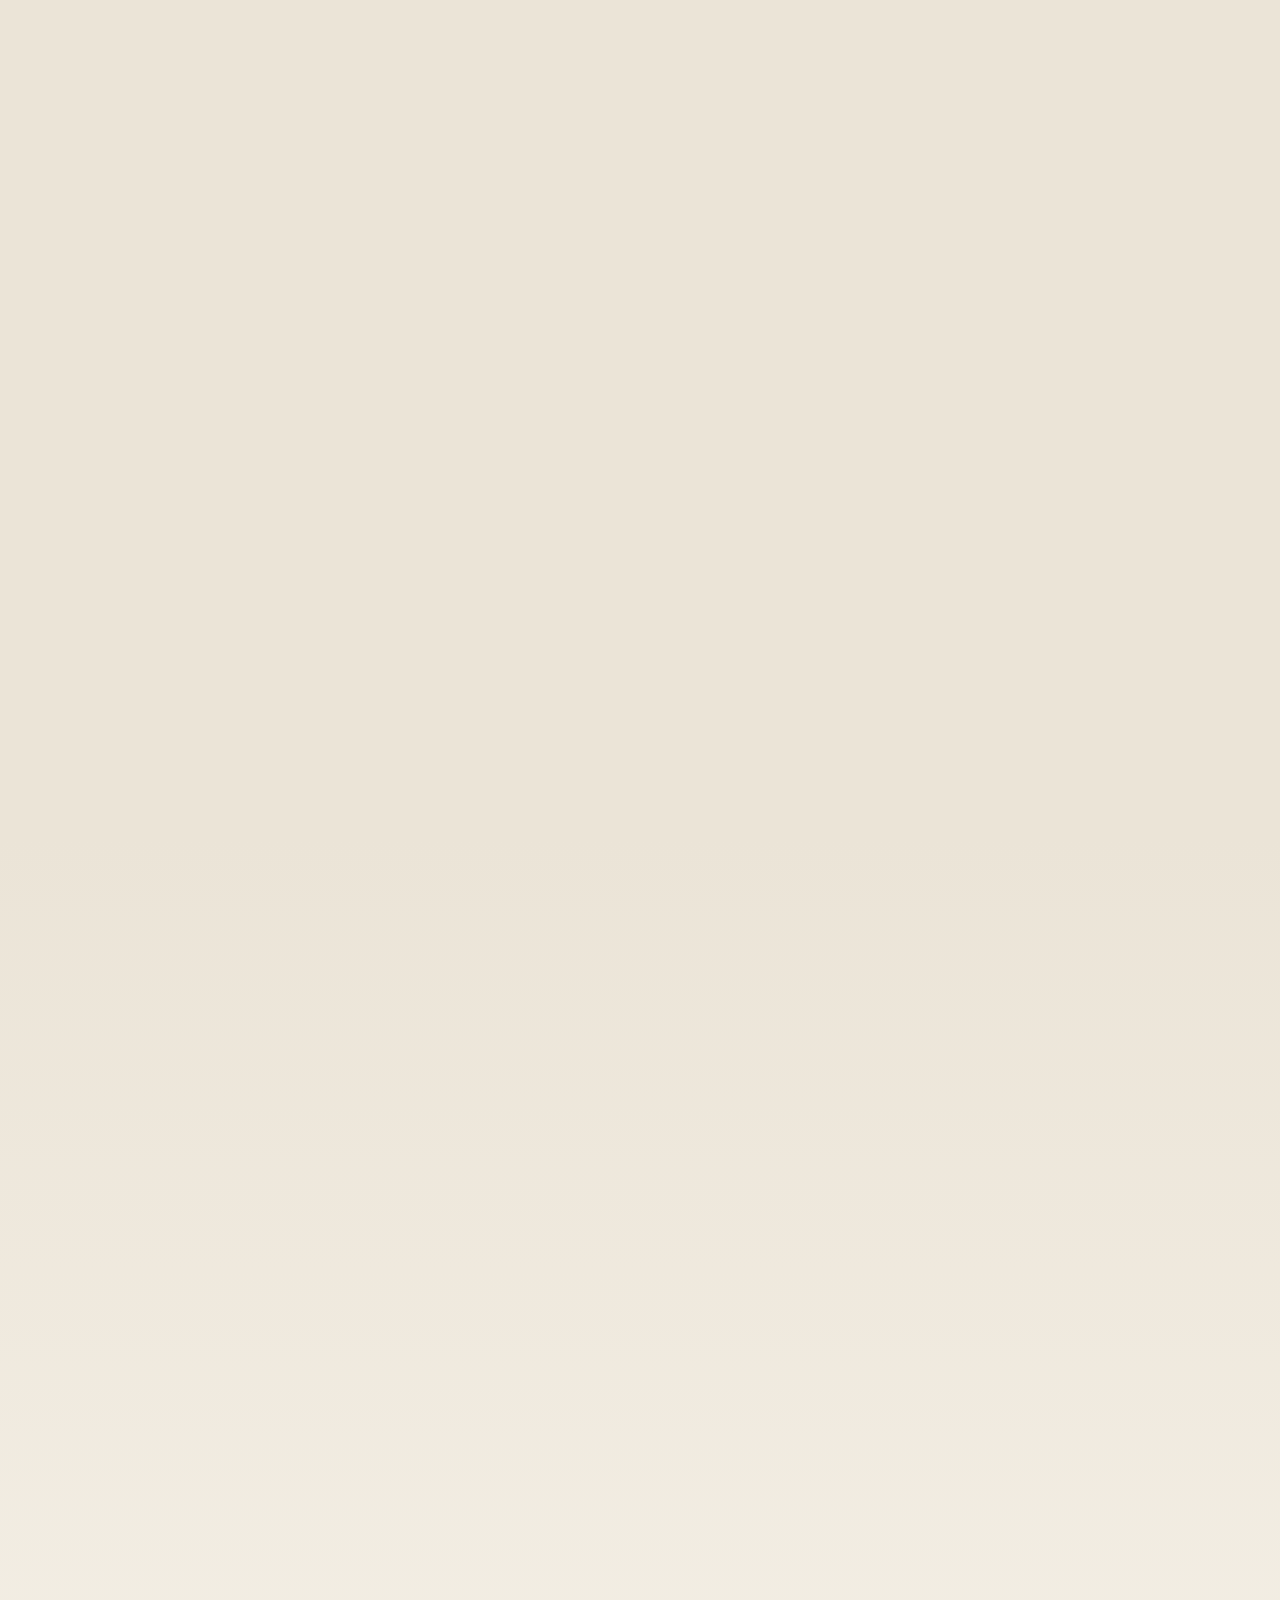
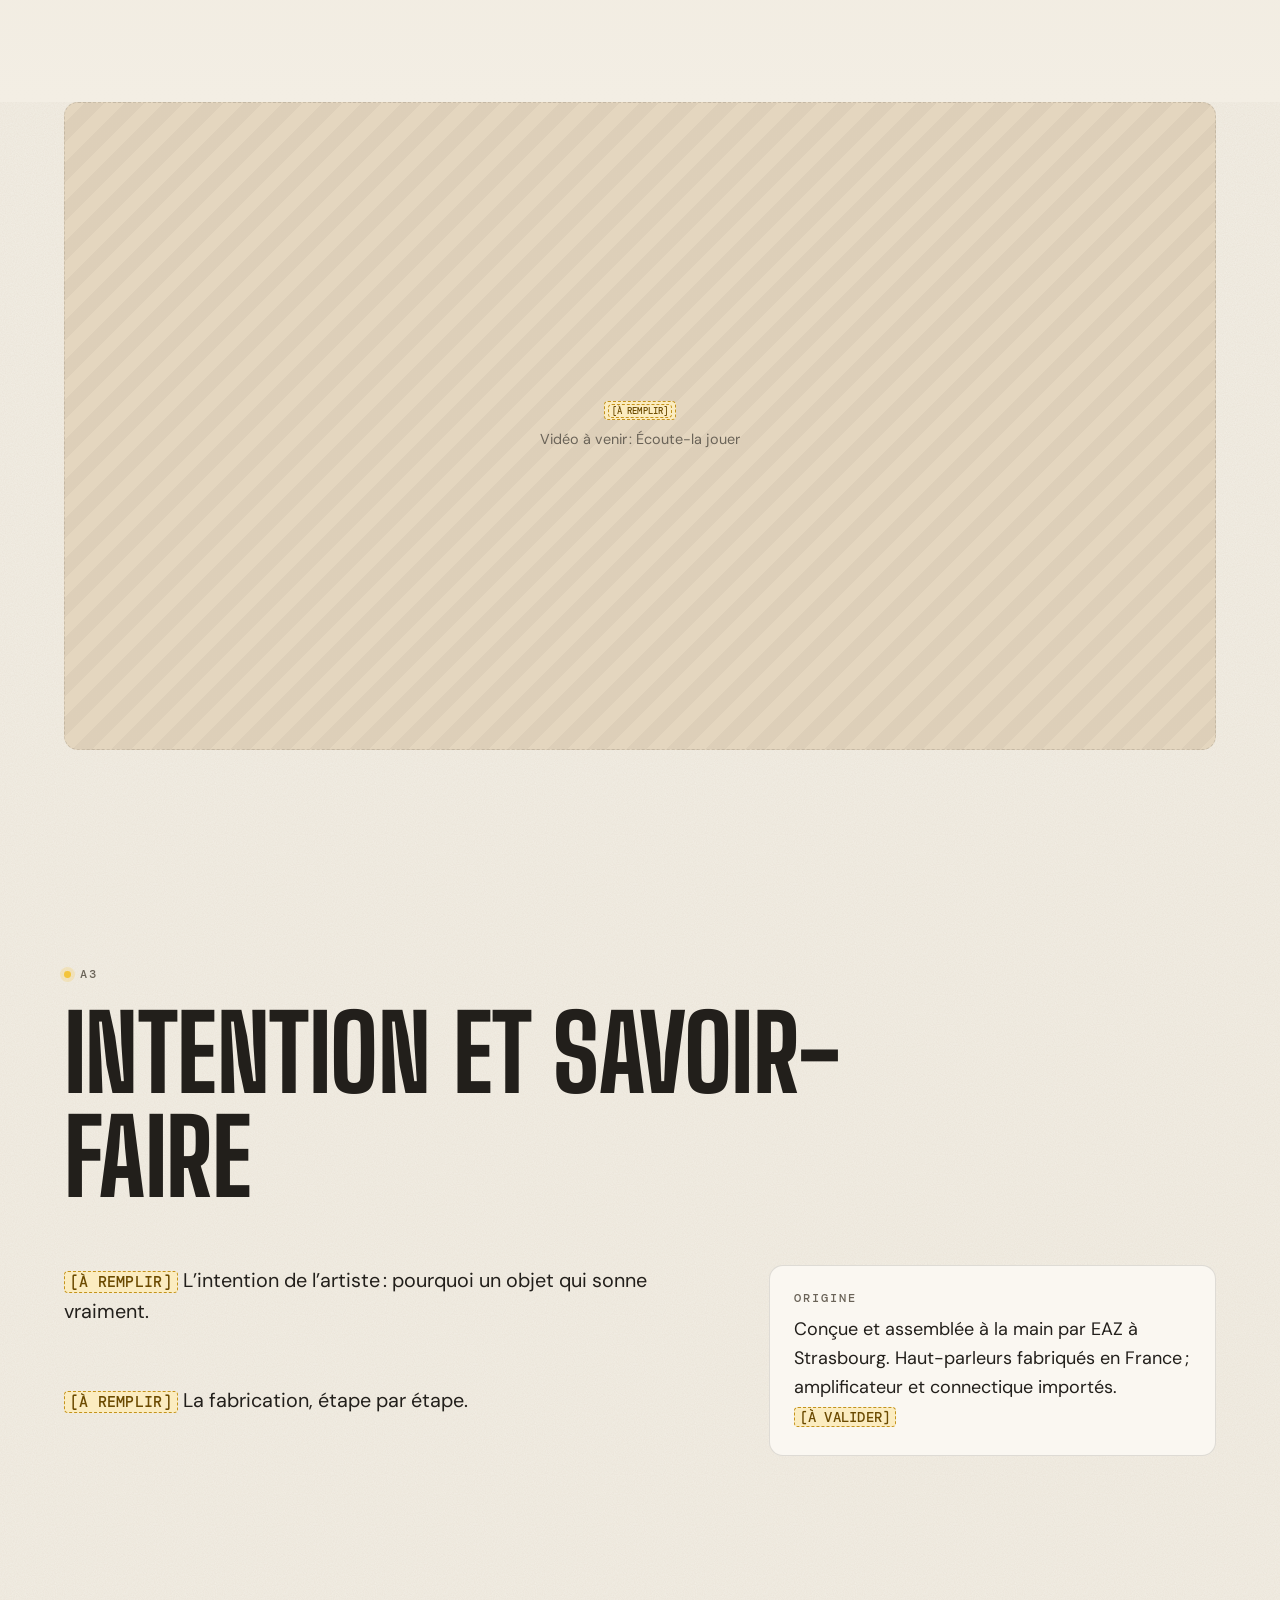
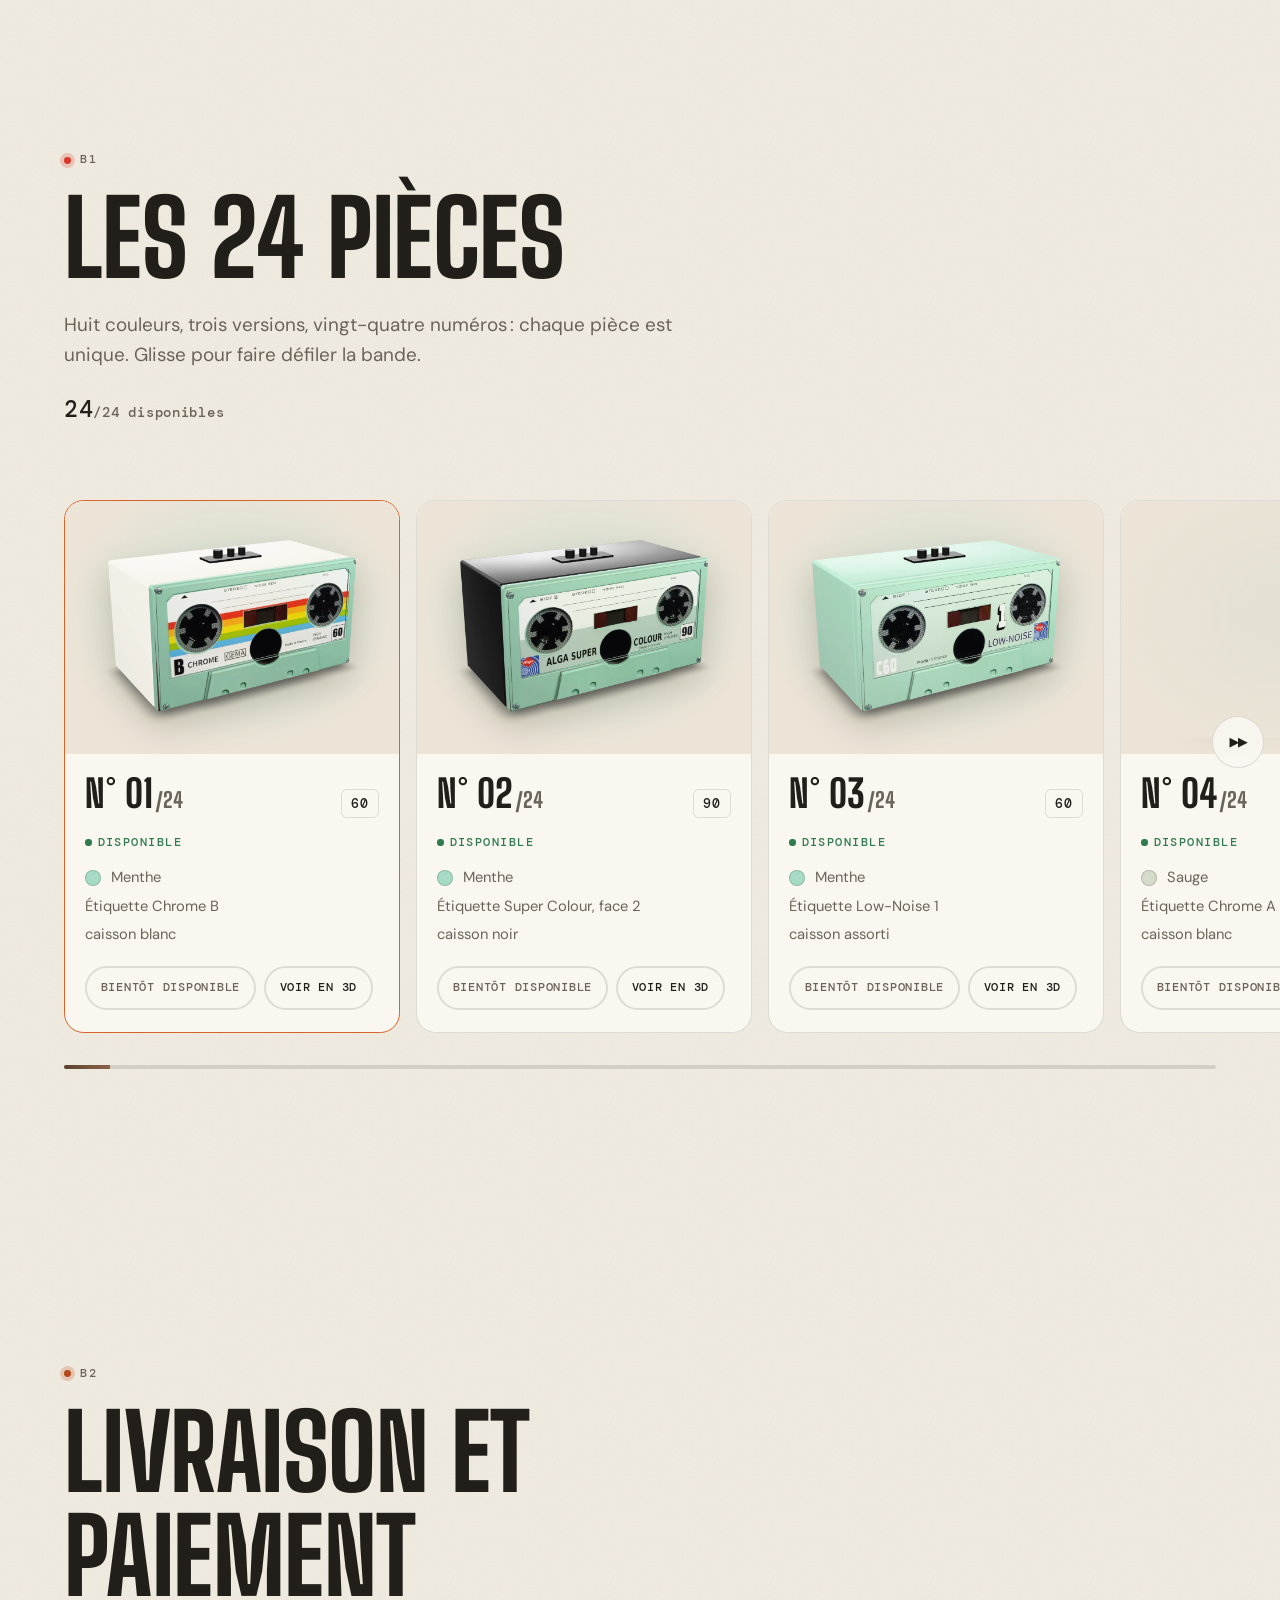
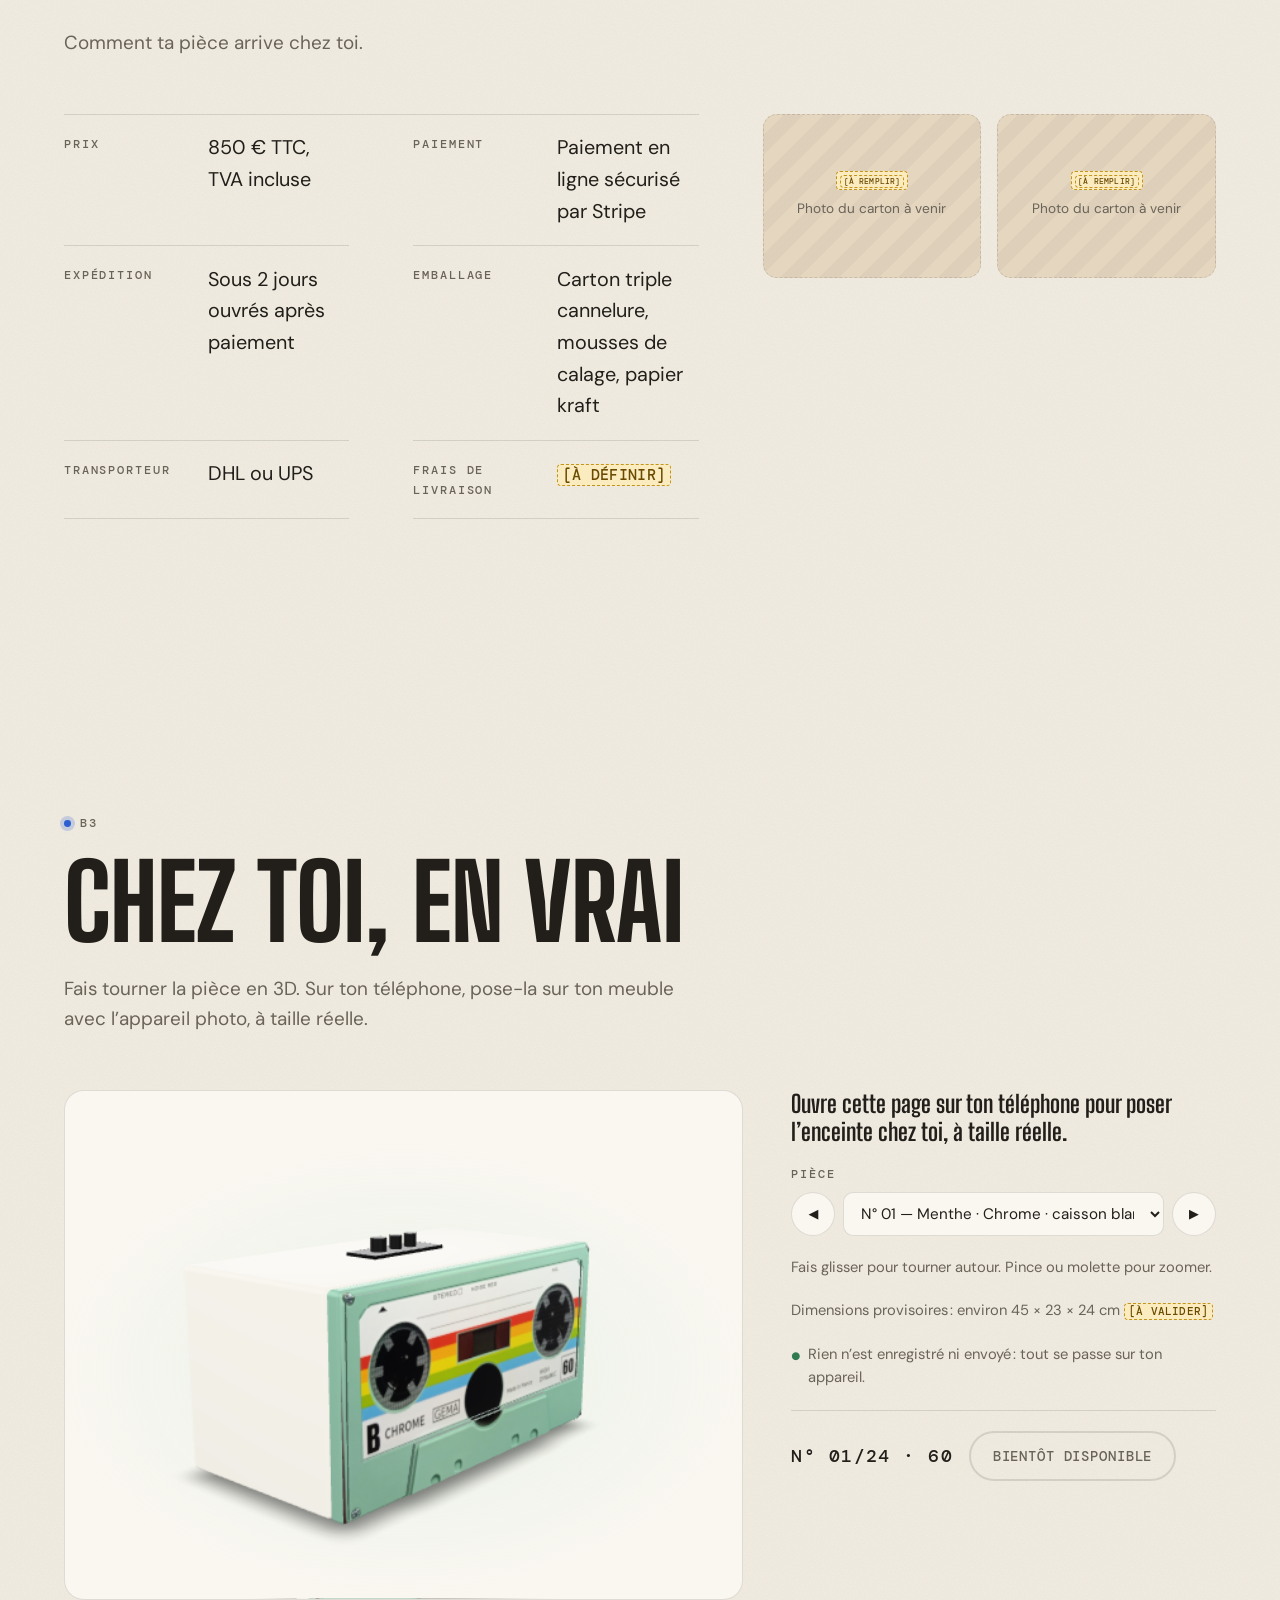
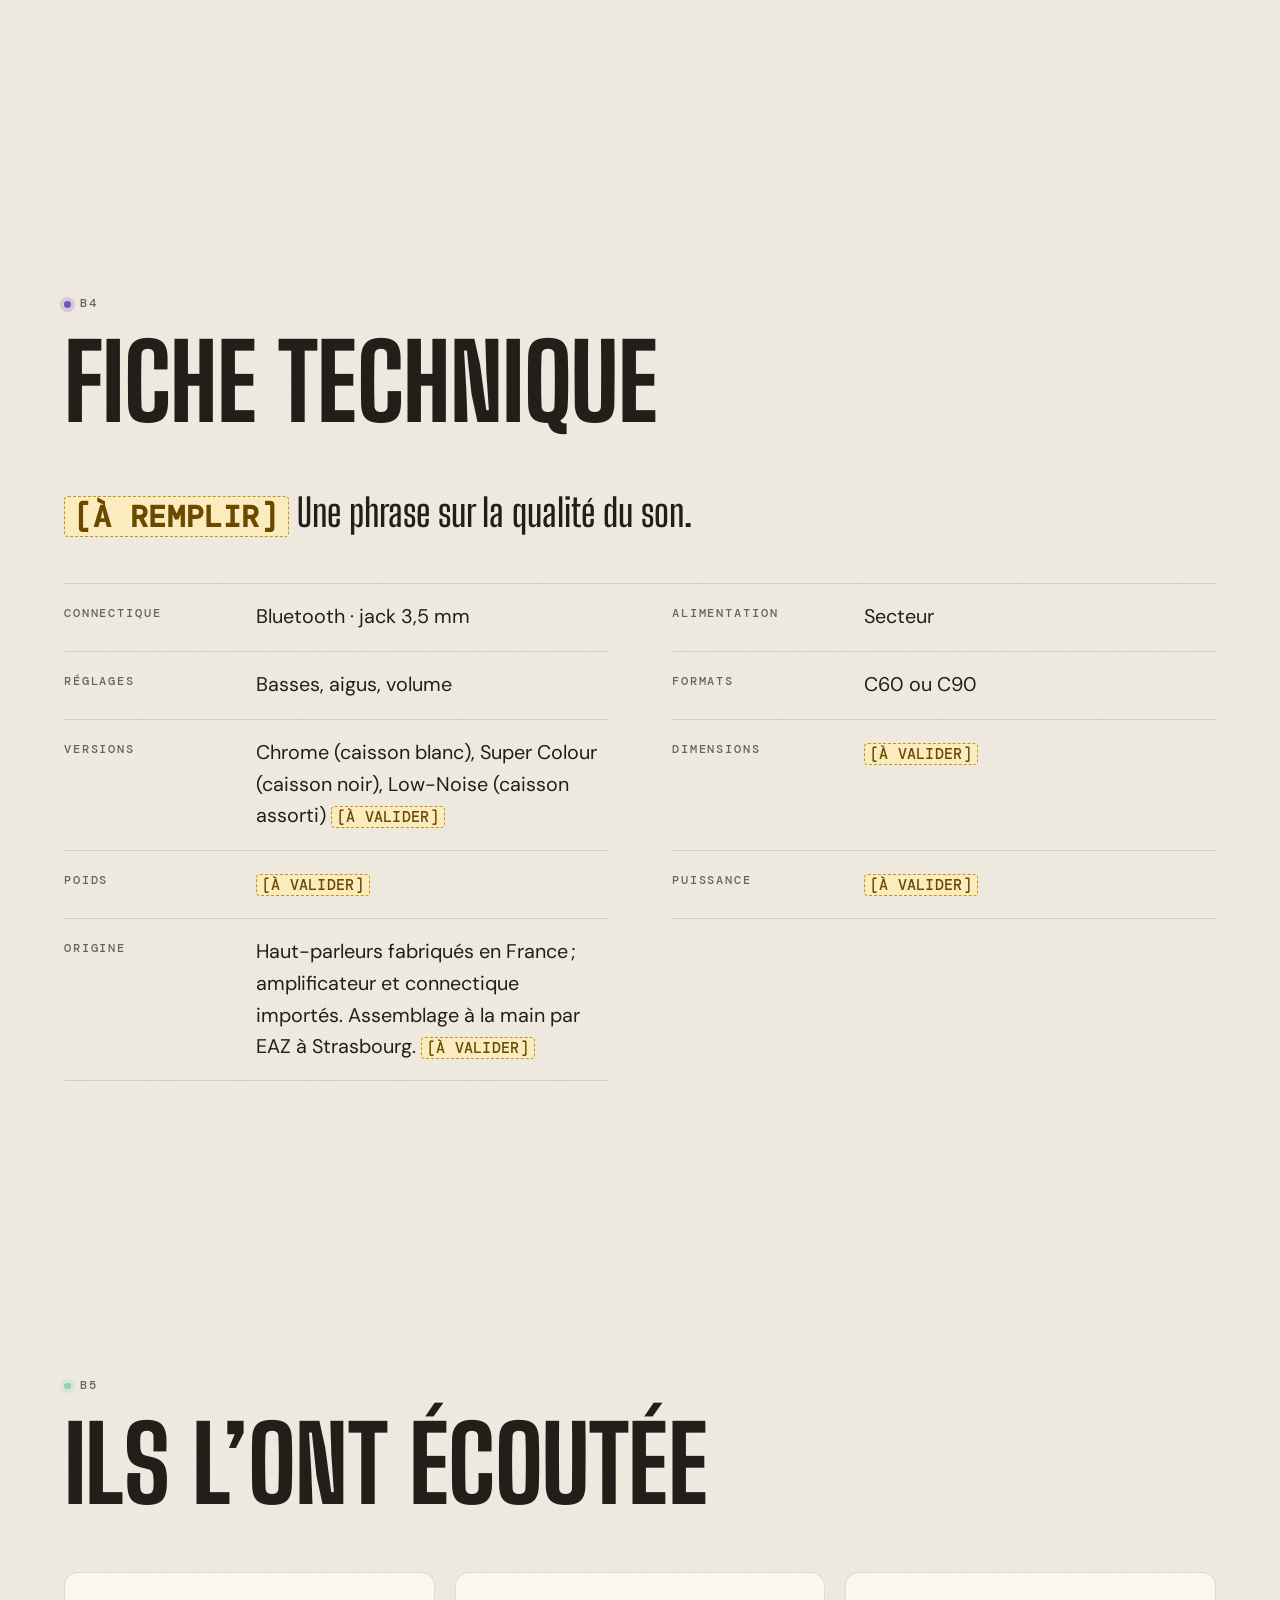
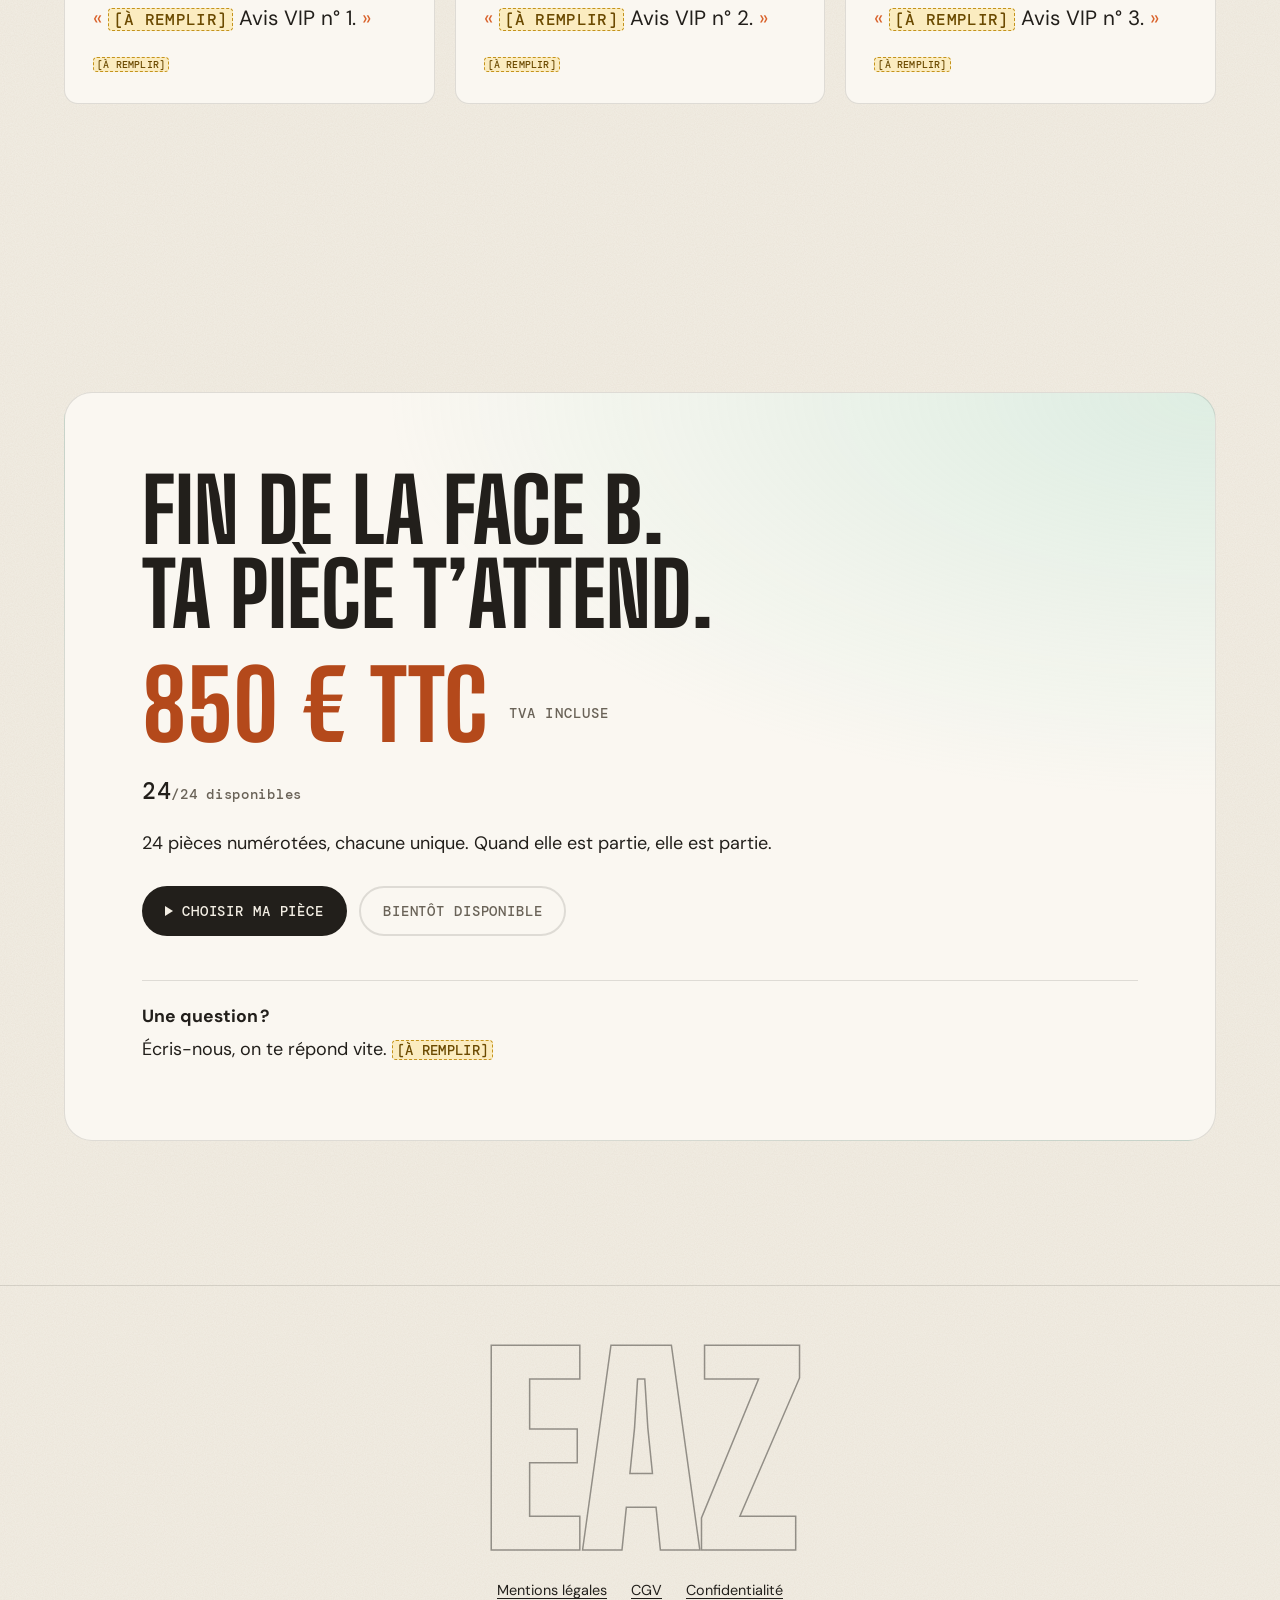
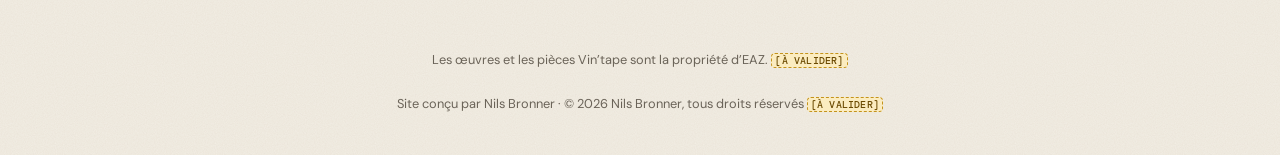
==== commit 3e977b9d: "Stabilise le hero : textes et cases du compte à rebours présents dès le HTML (plus de décalage) Co-A" ====
--- a/index.html
+++ b/index.html
@@ -62,17 +62,17 @@
     <!-- 1. Hero -->
     <section class="hero" id="accueil" aria-labelledby="hero-titre">
       <div class="hero__texte">
-        <p class="surtitre" data-contenu="hero.surtitre"></p>
+        <p class="surtitre" data-contenu="hero.surtitre">Première édition · 24 pièces numérotées</p>
         <h1 class="hero__titre" id="hero-titre">Vin’tape</h1>
         <p class="hero__produit" data-contenu="hero.produit">Enceinte connectée Bluetooth en forme de cassette</p>
-        <p class="hero__accroche" data-contenu="accroche"></p>
+        <p class="hero__accroche" data-contenu="accroche">Rewind. Play. Même frisson, vrai son.</p>
         <a class="bouton" href="#catalogue" data-contenu="hero.bouton">Découvrir les 24 pièces</a>
         <div class="rebours" data-rebours>
           <p class="rebours__titre" data-contenu="lancement.titre">Précommande disponible pour réserver</p>
-          <p class="rebours__compteur" data-rebours-compteur role="timer" aria-live="off"></p>
+          <p class="rebours__compteur" data-rebours-compteur role="timer" aria-live="off"><span class="rebours__case"><span class="rebours__valeur">--</span><span class="rebours__unite">jours</span></span><span class="rebours__case"><span class="rebours__valeur">--</span><span class="rebours__unite">heures</span></span><span class="rebours__case"><span class="rebours__valeur">--</span><span class="rebours__unite">min</span></span><span class="rebours__case"><span class="rebours__valeur">--</span><span class="rebours__unite">s</span></span></p>
           <p class="rebours__texte" data-contenu="lancement.texte">Lancement des commandes définitives le 1er décembre</p>
         </div>
-        <p class="hero__signature" data-contenu="hero.signature"></p>
+        <p class="hero__signature" data-contenu="hero.signature">Une œuvre d’EAZ</p>
       </div>
       <figure class="hero__visuel">
         <div class="hero__piece" data-hero-visuel>
--- a/css/vintape.css
+++ b/css/vintape.css
@@ -486,7 +486,7 @@
   background: rgb(250 247 241 / .7);
 }
 .rebours__titre { font-family: var(--police-mono); font-weight: 500; font-size: .78rem; letter-spacing: .14em; text-transform: uppercase; color: var(--accent-fonce); }
-.rebours__compteur { display: flex; gap: .5rem; min-height: 3.35rem; }
+.rebours__compteur { display: flex; gap: .5rem; }
 .rebours__case { display: grid; justify-items: center; min-width: 3.6rem; padding: .35rem .4rem; border-radius: 10px; background: var(--texte); color: var(--fond); }
 .rebours__valeur { font-family: var(--police-titre); font-weight: 800; font-size: 2rem; line-height: 1; font-variant-numeric: tabular-nums; }
 .rebours__unite { font-family: var(--police-mono); font-size: .62rem; letter-spacing: .12em; text-transform: uppercase; opacity: .75; }
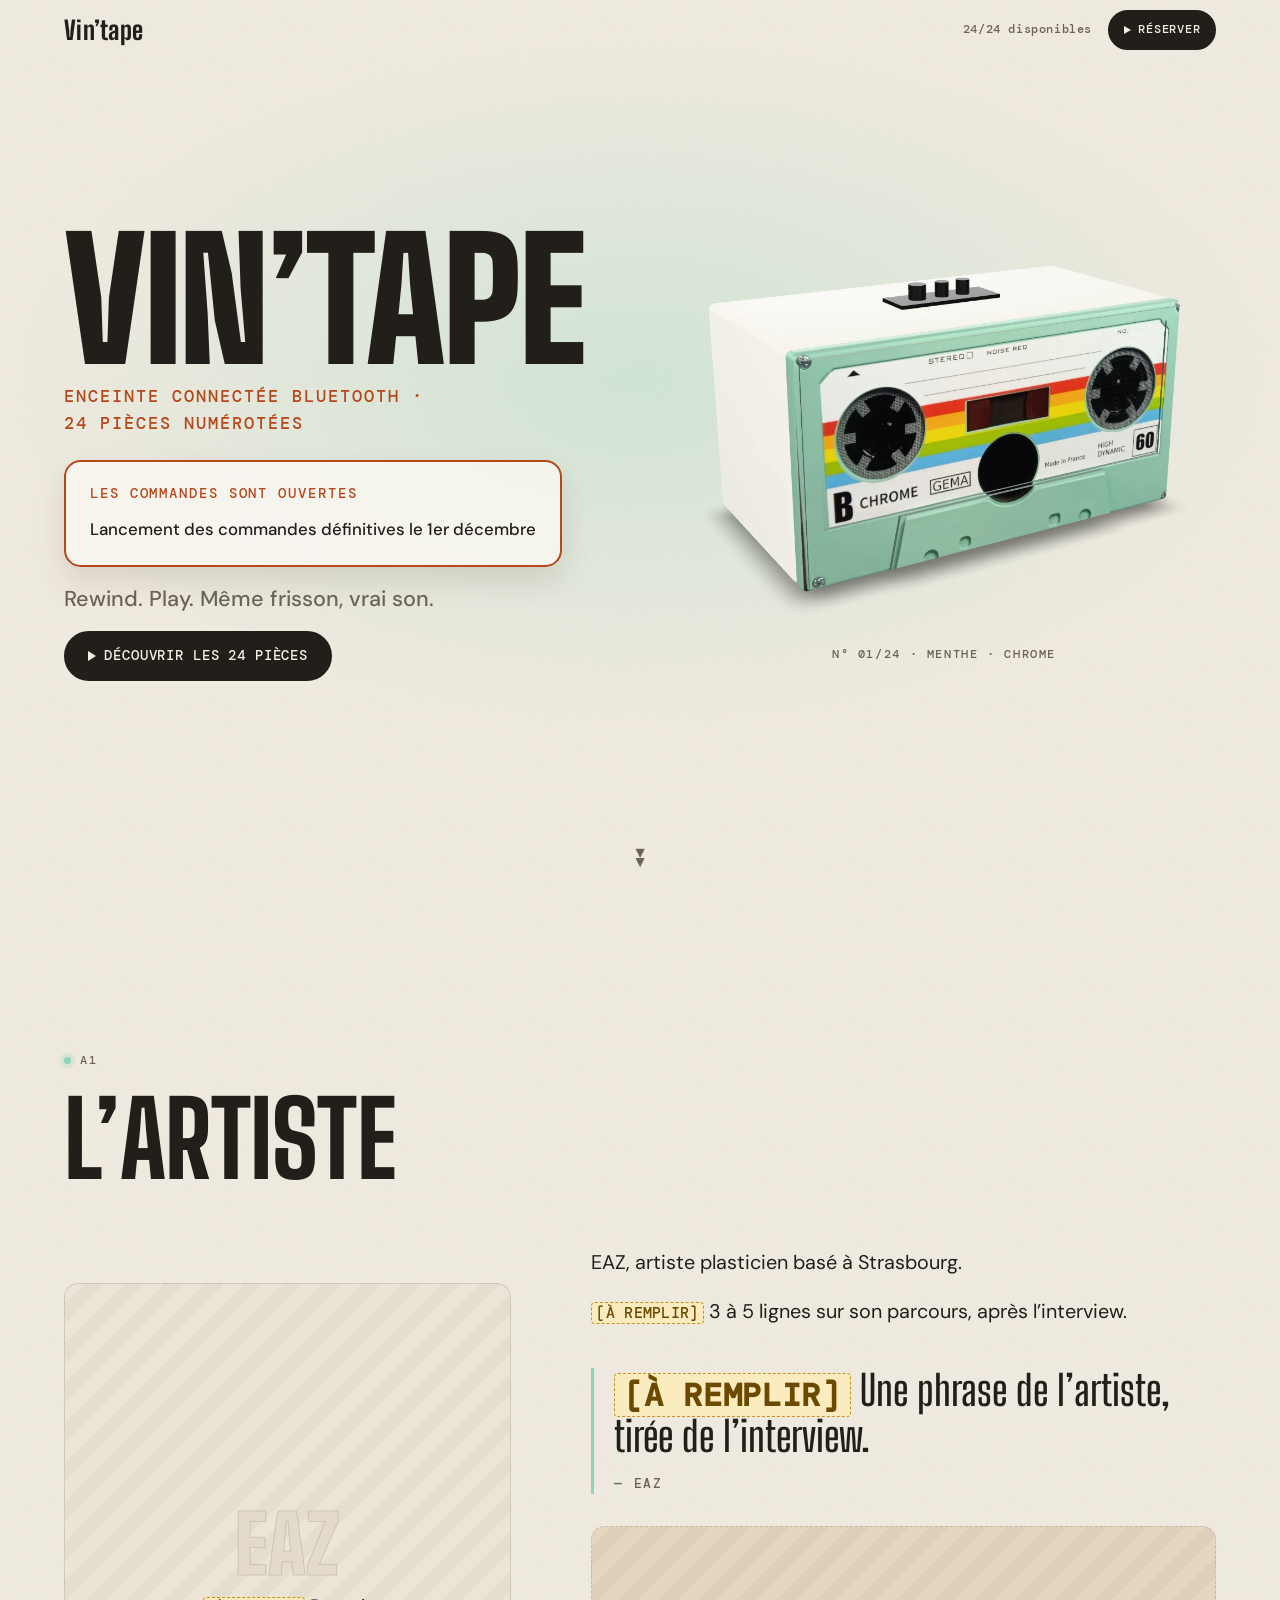
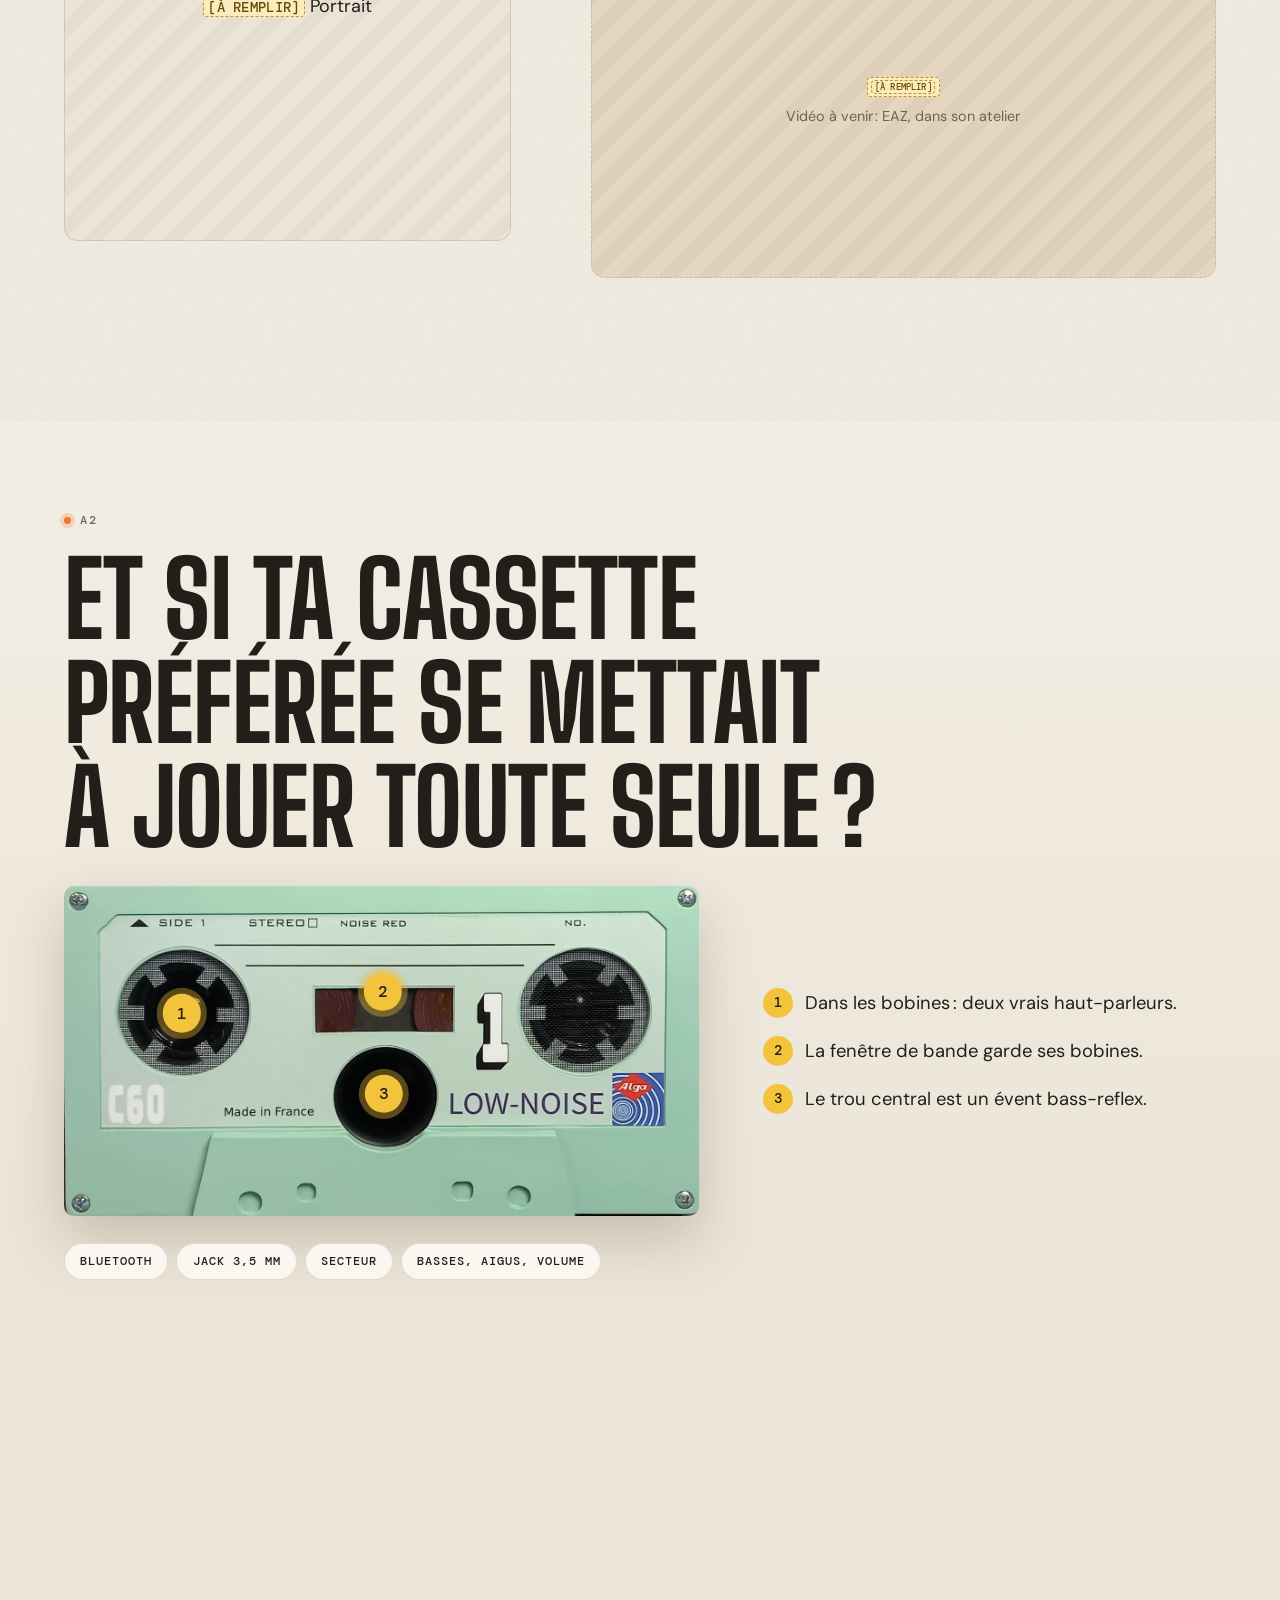
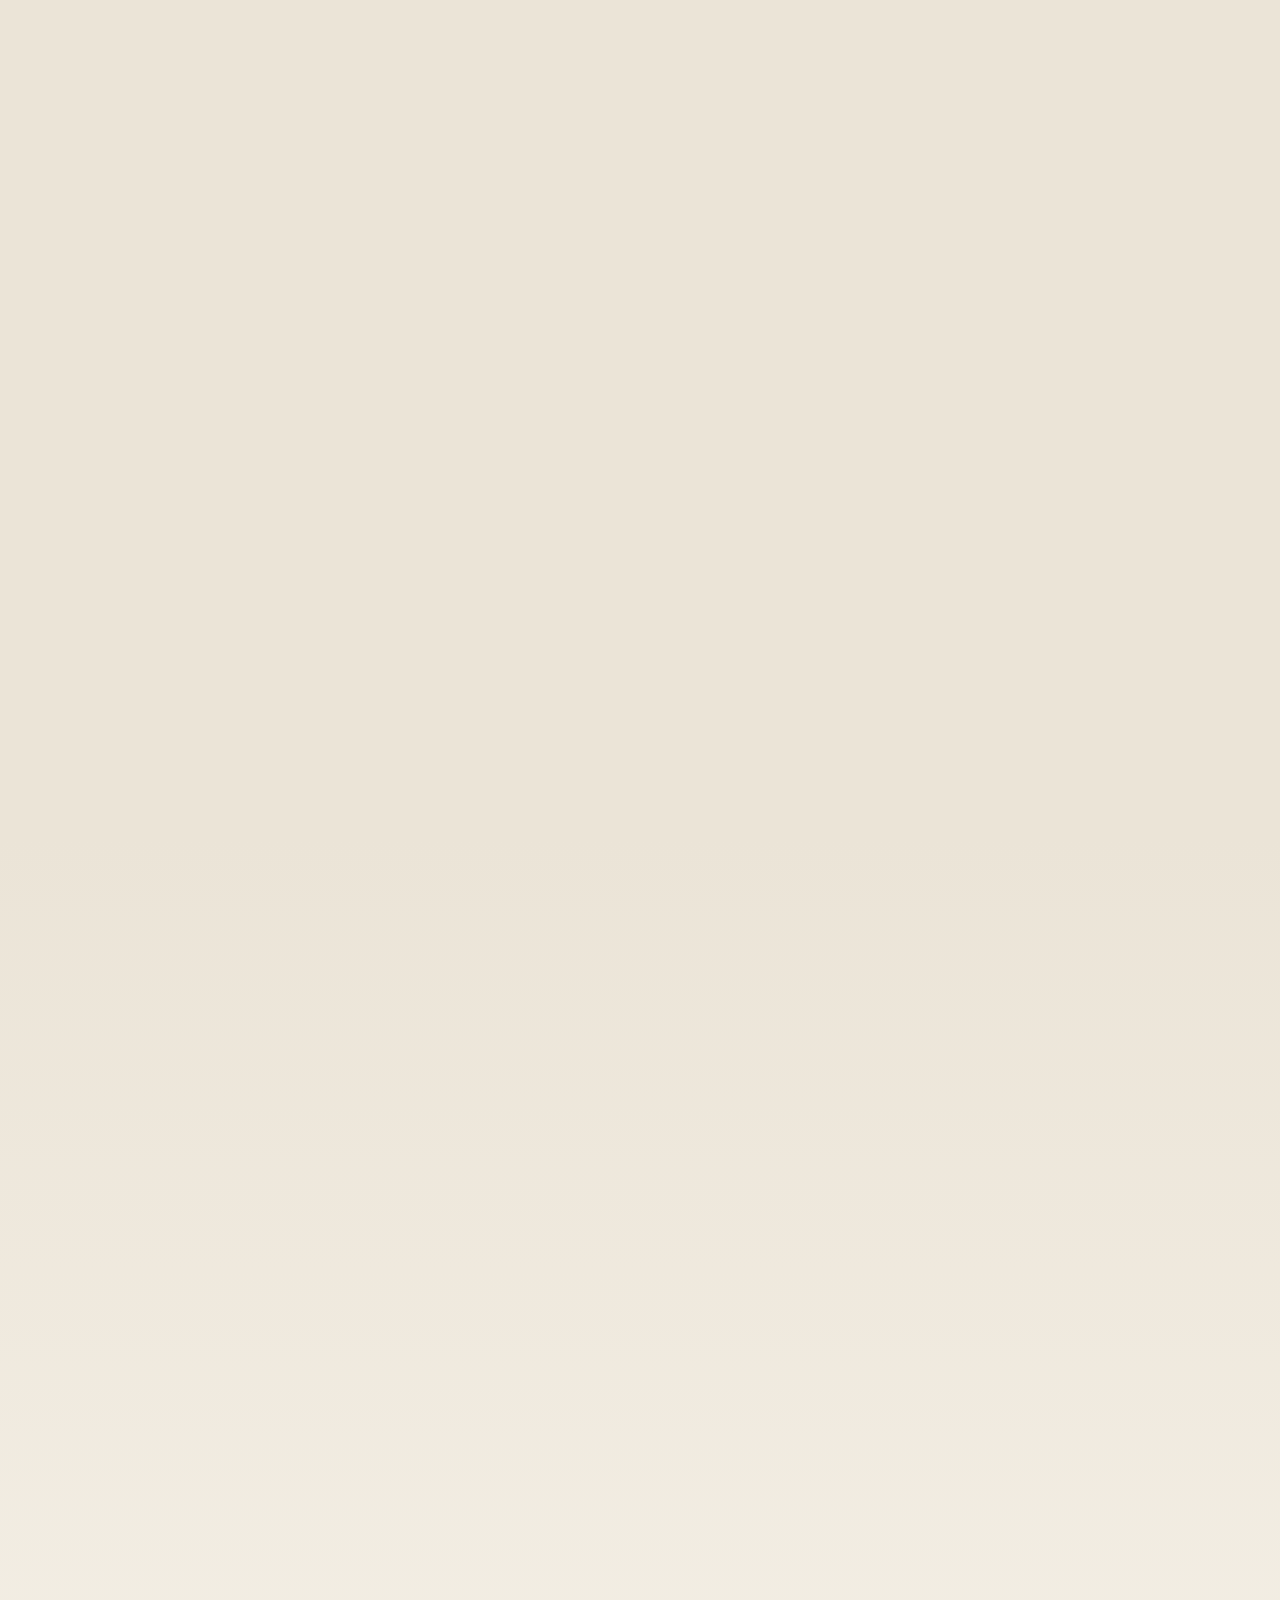
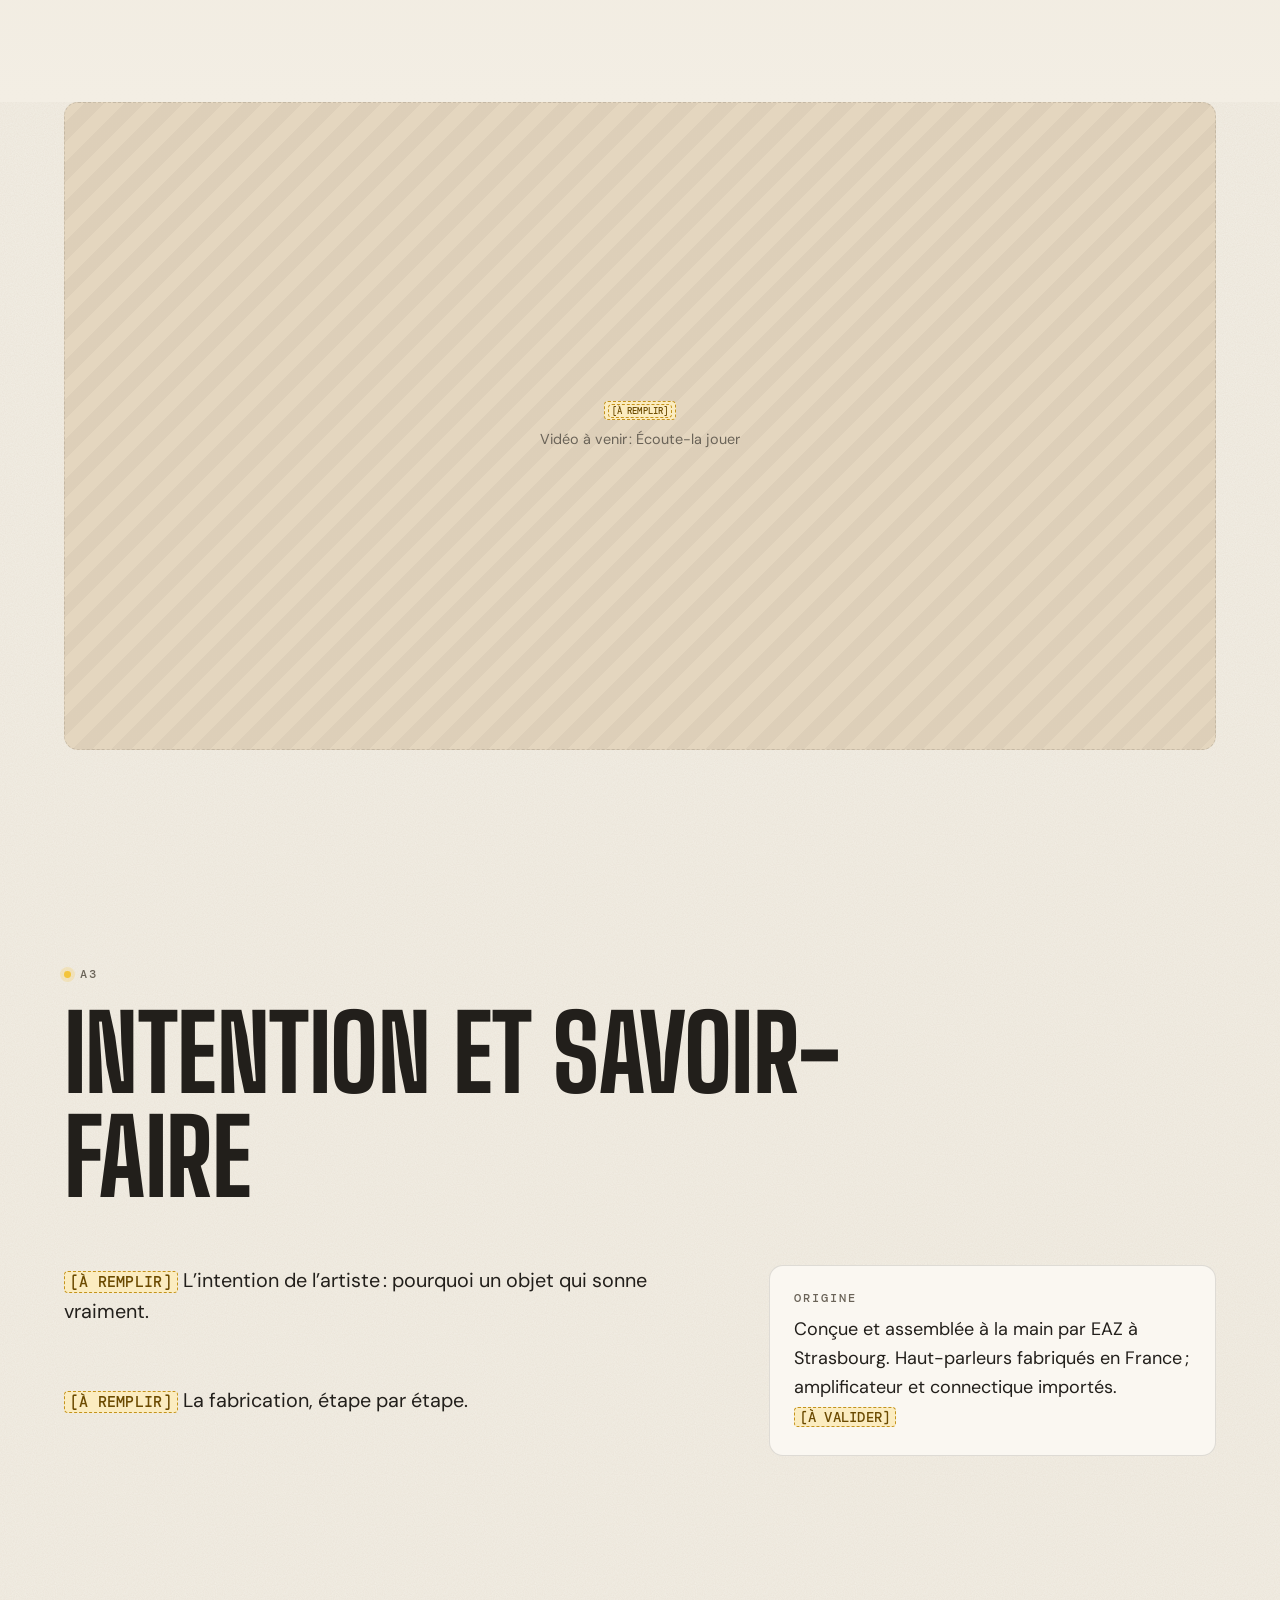
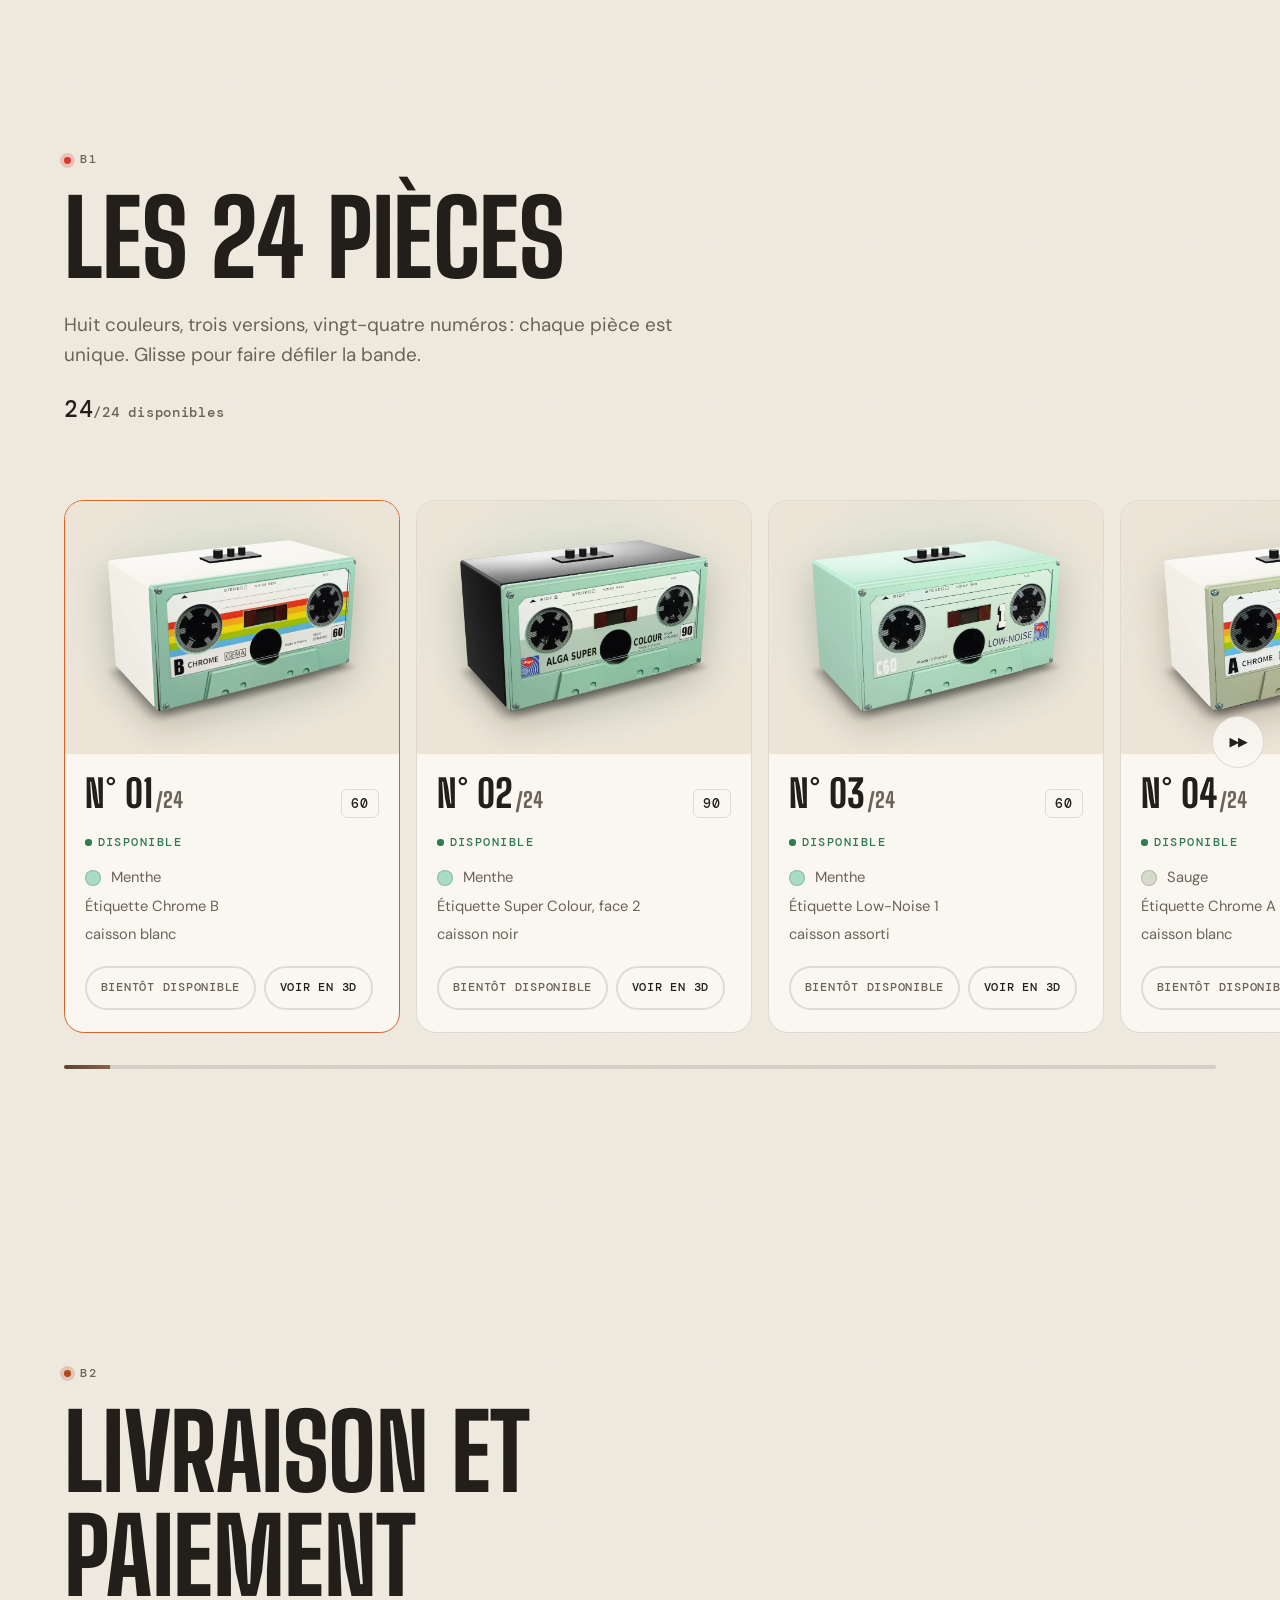
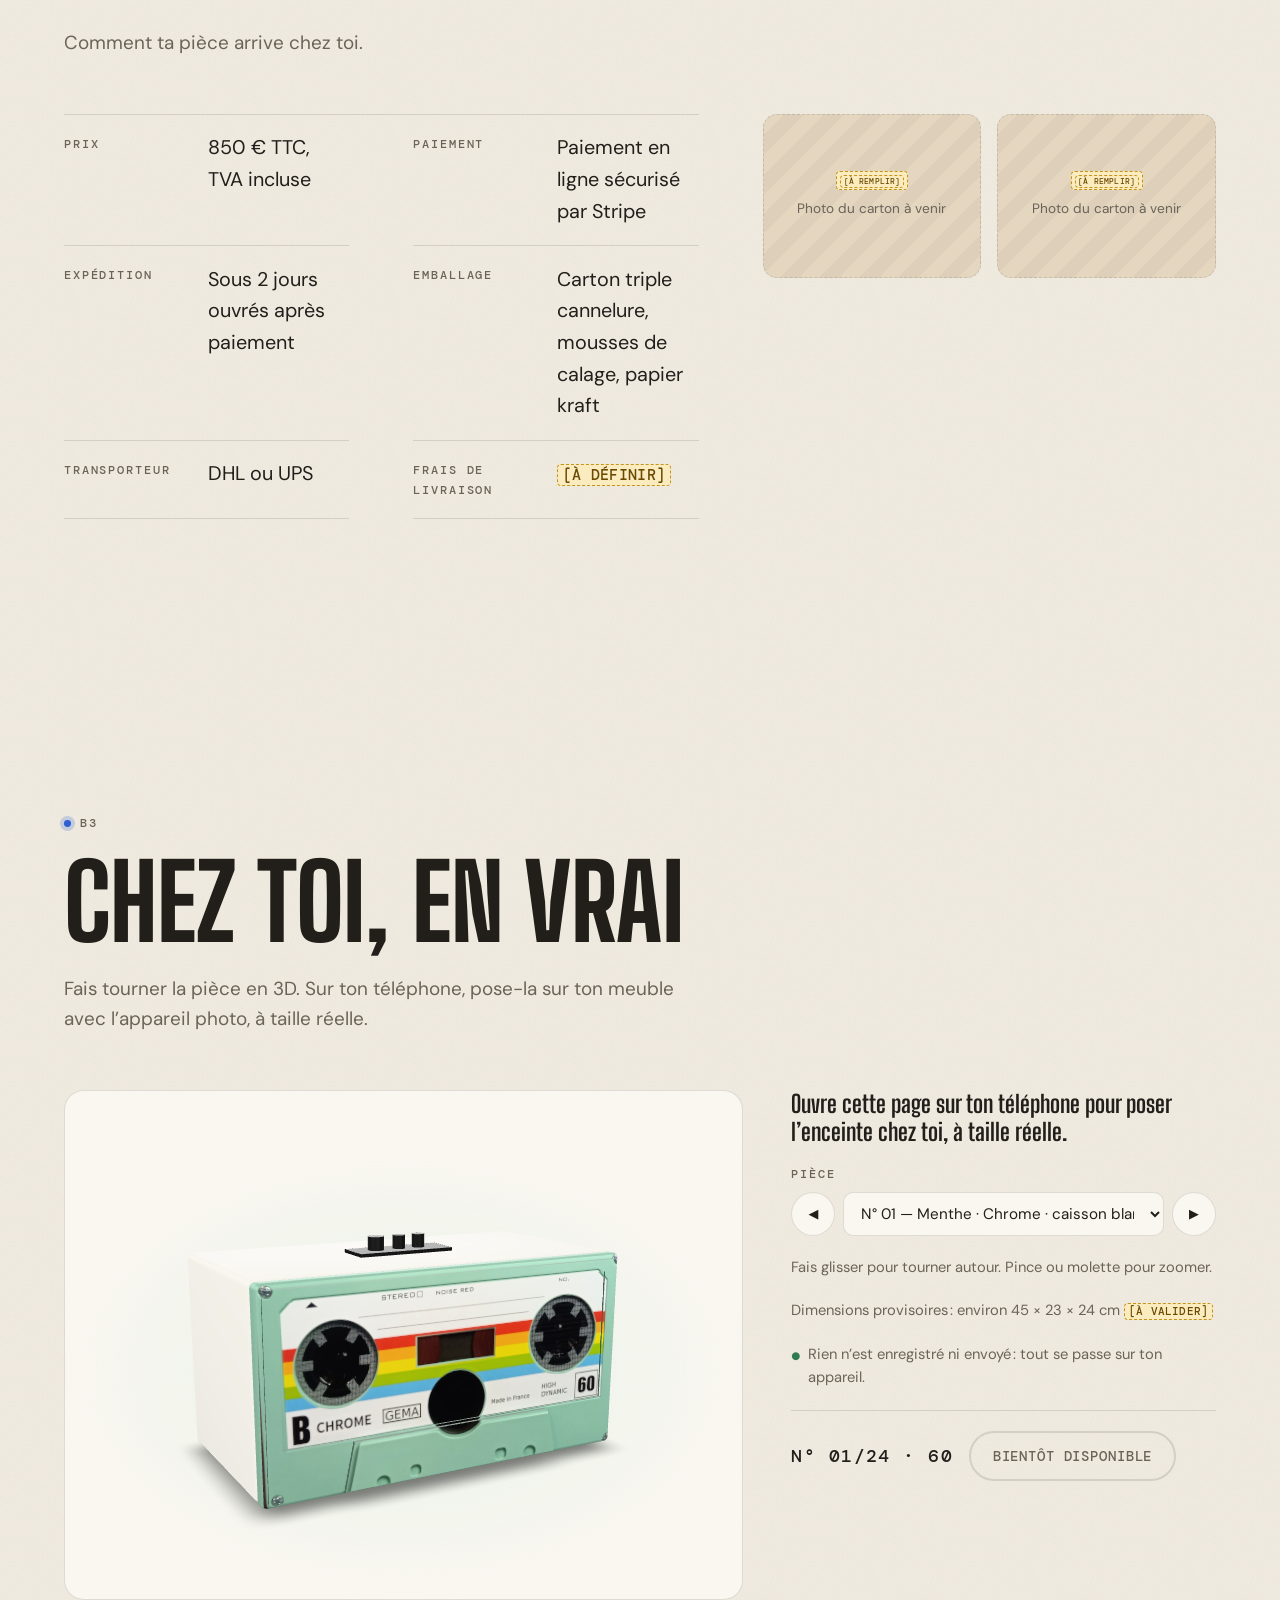
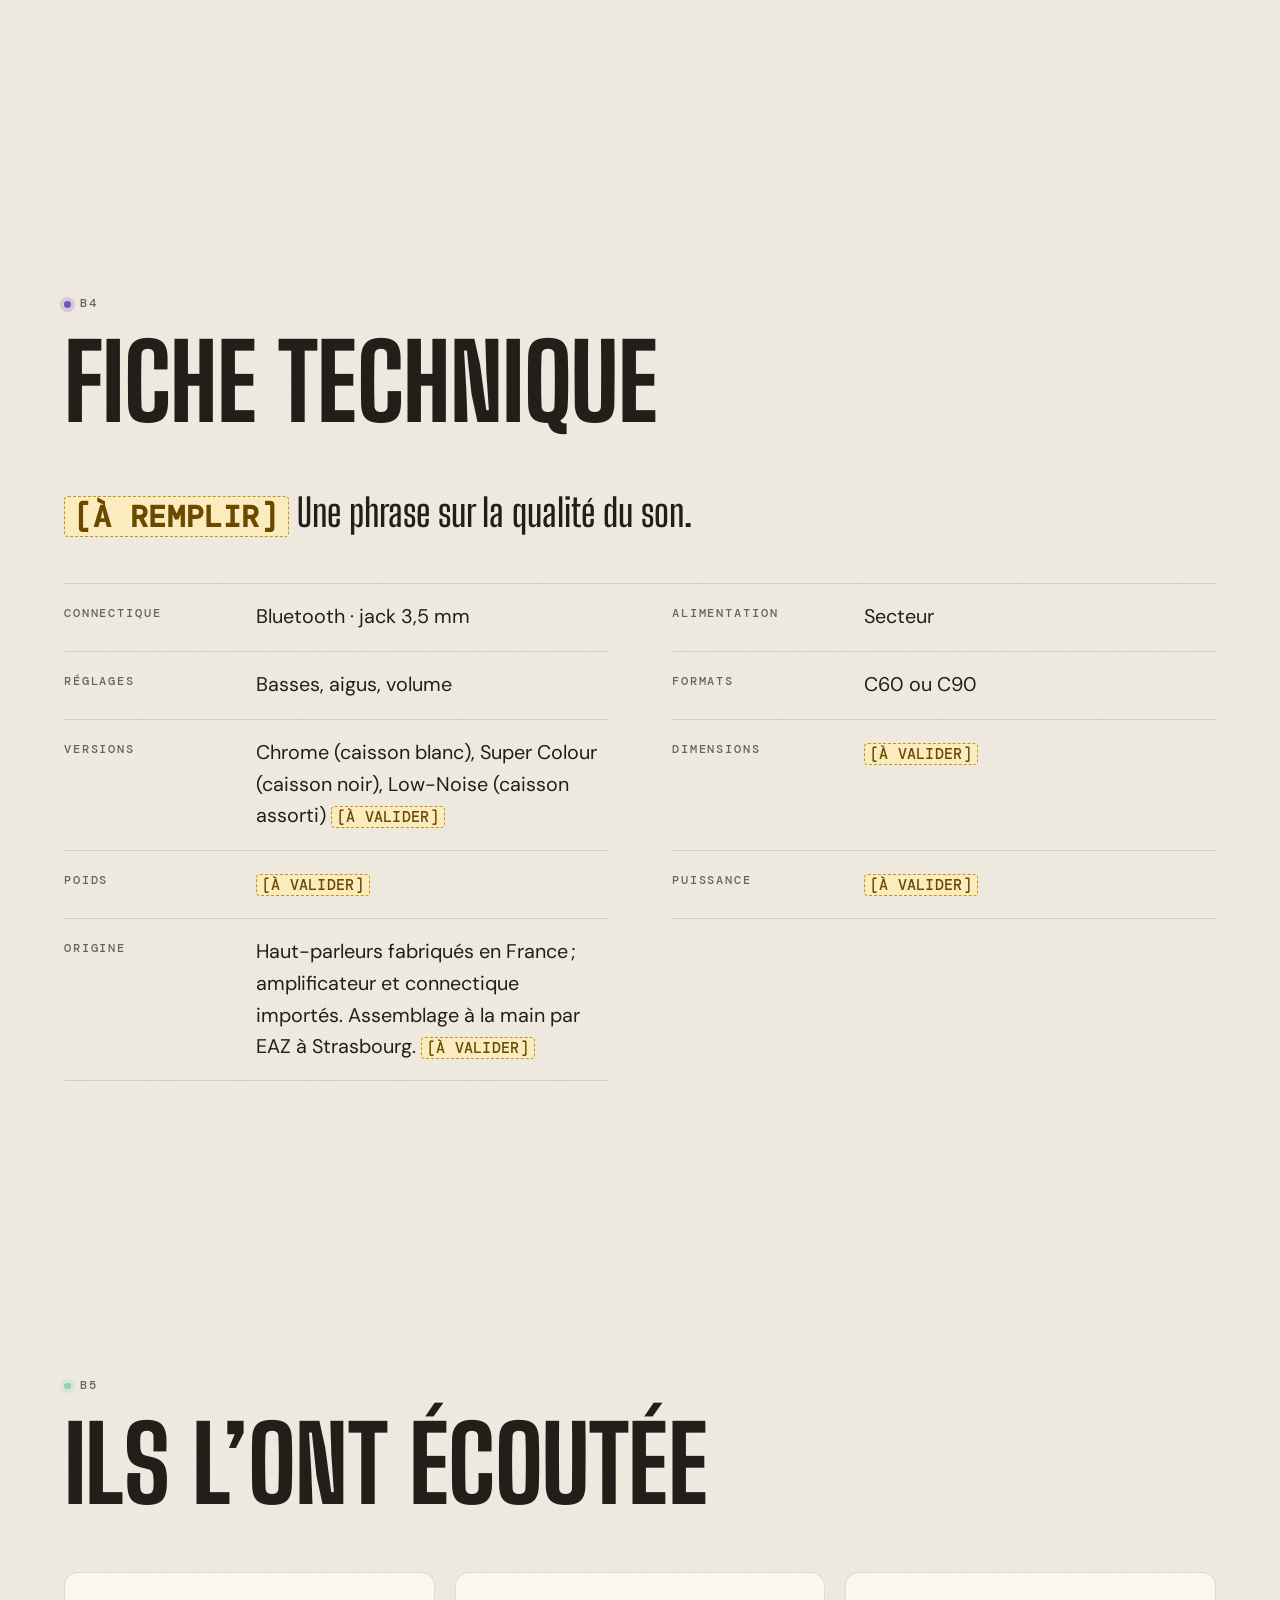
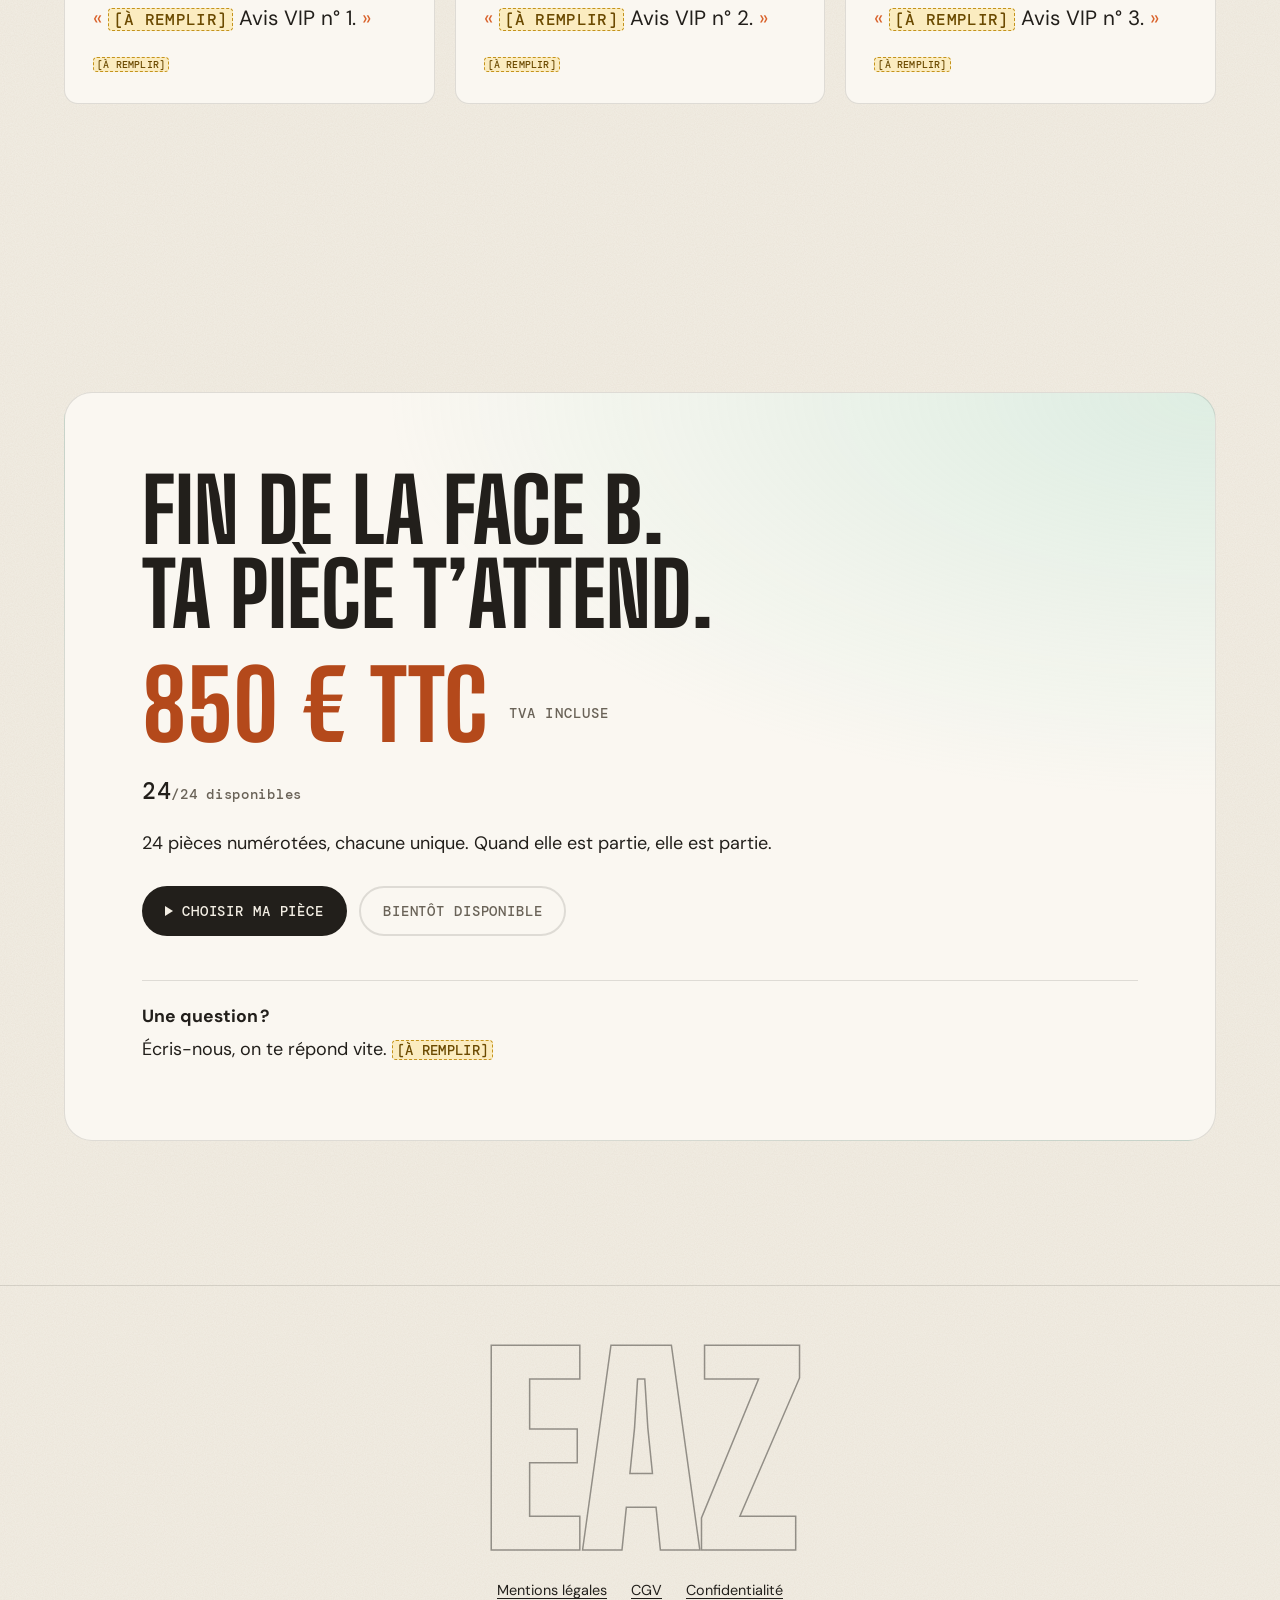
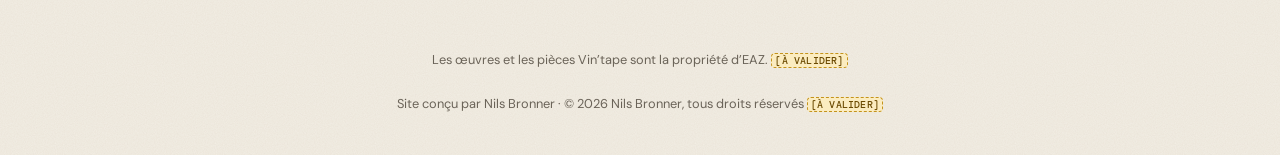
==== commit 38ebc8bf: "Met le compte à rebours au premier plan du hero et allège les textes autour Co-Authored-By: Claude O" ====
--- a/index.html
+++ b/index.html
@@ -62,9 +62,8 @@
     <!-- 1. Hero -->
     <section class="hero" id="accueil" aria-labelledby="hero-titre">
       <div class="hero__texte">
-        <p class="surtitre" data-contenu="hero.surtitre">Première édition · 24 pièces numérotées</p>
         <h1 class="hero__titre" id="hero-titre">Vin’tape</h1>
-        <p class="hero__produit" data-contenu="hero.produit">Enceinte connectée Bluetooth en forme de cassette</p>
+        <p class="hero__produit" data-contenu="hero.produit">Enceinte connectée Bluetooth&nbsp;· 24&nbsp;pièces numérotées</p>
         <p class="hero__accroche" data-contenu="accroche">Rewind. Play. Même frisson, vrai son.</p>
         <a class="bouton" href="#catalogue" data-contenu="hero.bouton">Découvrir les 24 pièces</a>
         <div class="rebours" data-rebours>
@@ -72,7 +71,6 @@
           <p class="rebours__compteur" data-rebours-compteur role="timer" aria-live="off"><span class="rebours__case"><span class="rebours__valeur">--</span><span class="rebours__unite">jours</span></span><span class="rebours__case"><span class="rebours__valeur">--</span><span class="rebours__unite">heures</span></span><span class="rebours__case"><span class="rebours__valeur">--</span><span class="rebours__unite">min</span></span><span class="rebours__case"><span class="rebours__valeur">--</span><span class="rebours__unite">s</span></span></p>
           <p class="rebours__texte" data-contenu="lancement.texte">Lancement des commandes définitives le 1er décembre</p>
         </div>
-        <p class="hero__signature" data-contenu="hero.signature">Une œuvre d’EAZ</p>
       </div>
       <figure class="hero__visuel">
         <div class="hero__piece" data-hero-visuel>
--- a/css/vintape.css
+++ b/css/vintape.css
@@ -445,9 +445,8 @@
   transition: background .9s ease;
 }
 .hero__texte { display: contents; }
-.hero .surtitre { order: 1; }
 .hero__titre {
-  order: 2;
+  order: 1;
   font-family: var(--police-titre);
   font-weight: 900;
   font-size: clamp(5.5rem, 27vw, 15rem);
@@ -466,32 +465,35 @@
   max-width: 40ch;
   text-wrap: balance;
 }
-.hero__visuel { order: 3; width: min(100%, 34rem); margin-block: .25rem; }
+/* Compte à rebours : l'élément principal après le titre */
+.rebours {
+  order: 3;
+  display: grid; justify-items: center; gap: .7rem;
+  width: min(100%, 26rem);
+  margin-top: .4rem;
+  padding: 1.1rem 1rem 1.2rem;
+  border: 2px solid var(--accent-fonce);
+  border-radius: calc(var(--rayon) * 1.2);
+  background: rgb(250 247 241 / .85);
+  box-shadow: 0 14px 30px rgb(var(--ombre) / .12);
+}
+.rebours__titre { font-family: var(--police-mono); font-weight: 500; font-size: .85rem; letter-spacing: .14em; text-transform: uppercase; color: var(--accent-fonce); }
+.rebours__compteur { display: flex; gap: .5rem; }
+.rebours__case { display: grid; justify-items: center; gap: .2rem; min-width: 4.6rem; padding: .55rem .5rem .45rem; border-radius: 12px; background: var(--texte); color: var(--fond); }
+.rebours__valeur { font-family: var(--police-titre); font-weight: 800; font-size: clamp(2.5rem, 10vw, 3.2rem); line-height: .9; font-variant-numeric: tabular-nums; }
+.rebours__unite { font-family: var(--police-mono); font-size: .66rem; letter-spacing: .12em; text-transform: uppercase; opacity: .75; }
+.rebours__texte { font-size: .95rem; font-weight: 500; }
+.hero__visuel { order: 4; width: min(100%, 30rem); margin-block: 0; }
 .hero__accroche {
-  order: 4;
-  font-size: clamp(1.25rem, 3.6vw, 1.9rem);
+  order: 5;
+  font-size: clamp(1.05rem, 3vw, 1.35rem);
   font-weight: 500;
-  line-height: 1.25;
-  max-width: 22ch;
+  line-height: 1.3;
+  color: var(--discret);
+  max-width: 26ch;
   text-wrap: balance;
 }
-.hero .bouton { order: 5; margin-top: .5rem; }
-.rebours {
-  order: 6;
-  display: grid; justify-items: center; gap: .55rem;
-  margin-top: .75rem;
-  padding: 1rem 1.25rem 1.1rem;
-  border: 1px solid var(--ligne);
-  border-radius: var(--rayon);
-  background: rgb(250 247 241 / .7);
-}
-.rebours__titre { font-family: var(--police-mono); font-weight: 500; font-size: .78rem; letter-spacing: .14em; text-transform: uppercase; color: var(--accent-fonce); }
-.rebours__compteur { display: flex; gap: .5rem; }
-.rebours__case { display: grid; justify-items: center; min-width: 3.6rem; padding: .35rem .4rem; border-radius: 10px; background: var(--texte); color: var(--fond); }
-.rebours__valeur { font-family: var(--police-titre); font-weight: 800; font-size: 2rem; line-height: 1; font-variant-numeric: tabular-nums; }
-.rebours__unite { font-family: var(--police-mono); font-size: .62rem; letter-spacing: .12em; text-transform: uppercase; opacity: .75; }
-.rebours__texte { font-size: .9rem; color: var(--discret); }
-.hero__signature { order: 7; font-family: var(--police-mono); font-size: .75rem; letter-spacing: .2em; text-transform: uppercase; color: var(--discret); }
+.hero .bouton { order: 6; }
 
 .hero__piece {
   position: relative;
@@ -538,27 +540,26 @@
   .hero {
     grid-template-columns: minmax(0, 1fr) minmax(0, 1fr);
     grid-template-areas:
-      "surtitre visuel"
       "titre    visuel"
       "produit  visuel"
+      "rebours  visuel"
       "accroche visuel"
-      "bouton   visuel"
-      "rebours  visuel"
-      "signature visuel";
+      "bouton   visuel";
     justify-items: start;
     text-align: left;
     column-gap: 4rem;
     max-width: calc(var(--largeur) + 2 * var(--marge));
     margin-inline: auto;
   }
-  .hero .surtitre { grid-area: surtitre; align-self: end; }
-  .hero__titre { grid-area: titre; font-size: clamp(7rem, 13vw, 13rem); }
+  .hero__titre { grid-area: titre; align-self: end; font-size: clamp(7rem, 13vw, 13rem); }
   .hero__produit { grid-area: produit; }
   .hero__visuel { grid-area: visuel; align-self: center; width: 100%; }
   .hero__accroche { grid-area: accroche; }
-  .hero .bouton { grid-area: bouton; }
-  .rebours { grid-area: rebours; justify-items: start; justify-self: start; }
-  .hero__signature { grid-area: signature; align-self: start; }
+  .hero .bouton { grid-area: bouton; align-self: start; }
+  .rebours { grid-area: rebours; justify-items: start; justify-self: start; width: auto; padding: 1.3rem 1.5rem 1.4rem; }
+  .rebours__case { min-width: 5.4rem; }
+  .rebours__valeur { font-size: 3.6rem; }
+  .rebours__texte { font-size: 1.05rem; }
   .hero__legende { text-align: center; }
 }
 
